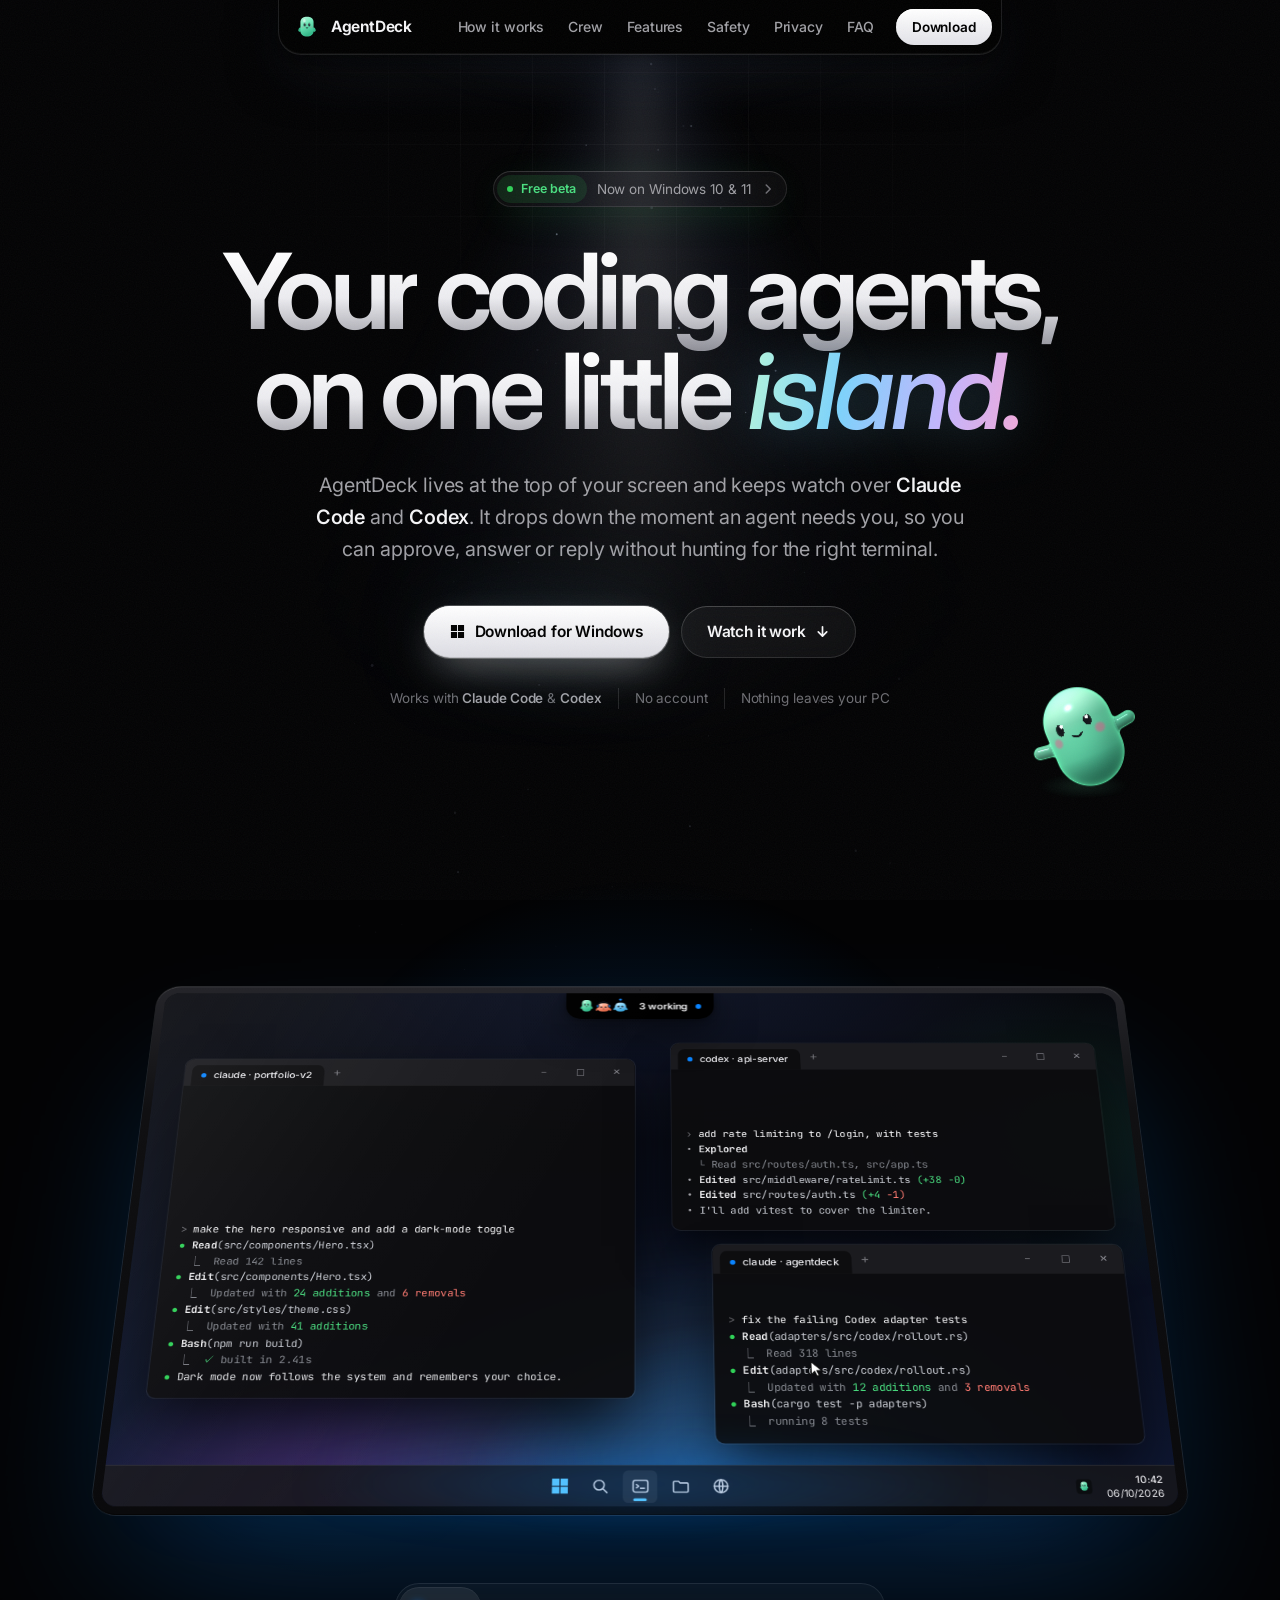
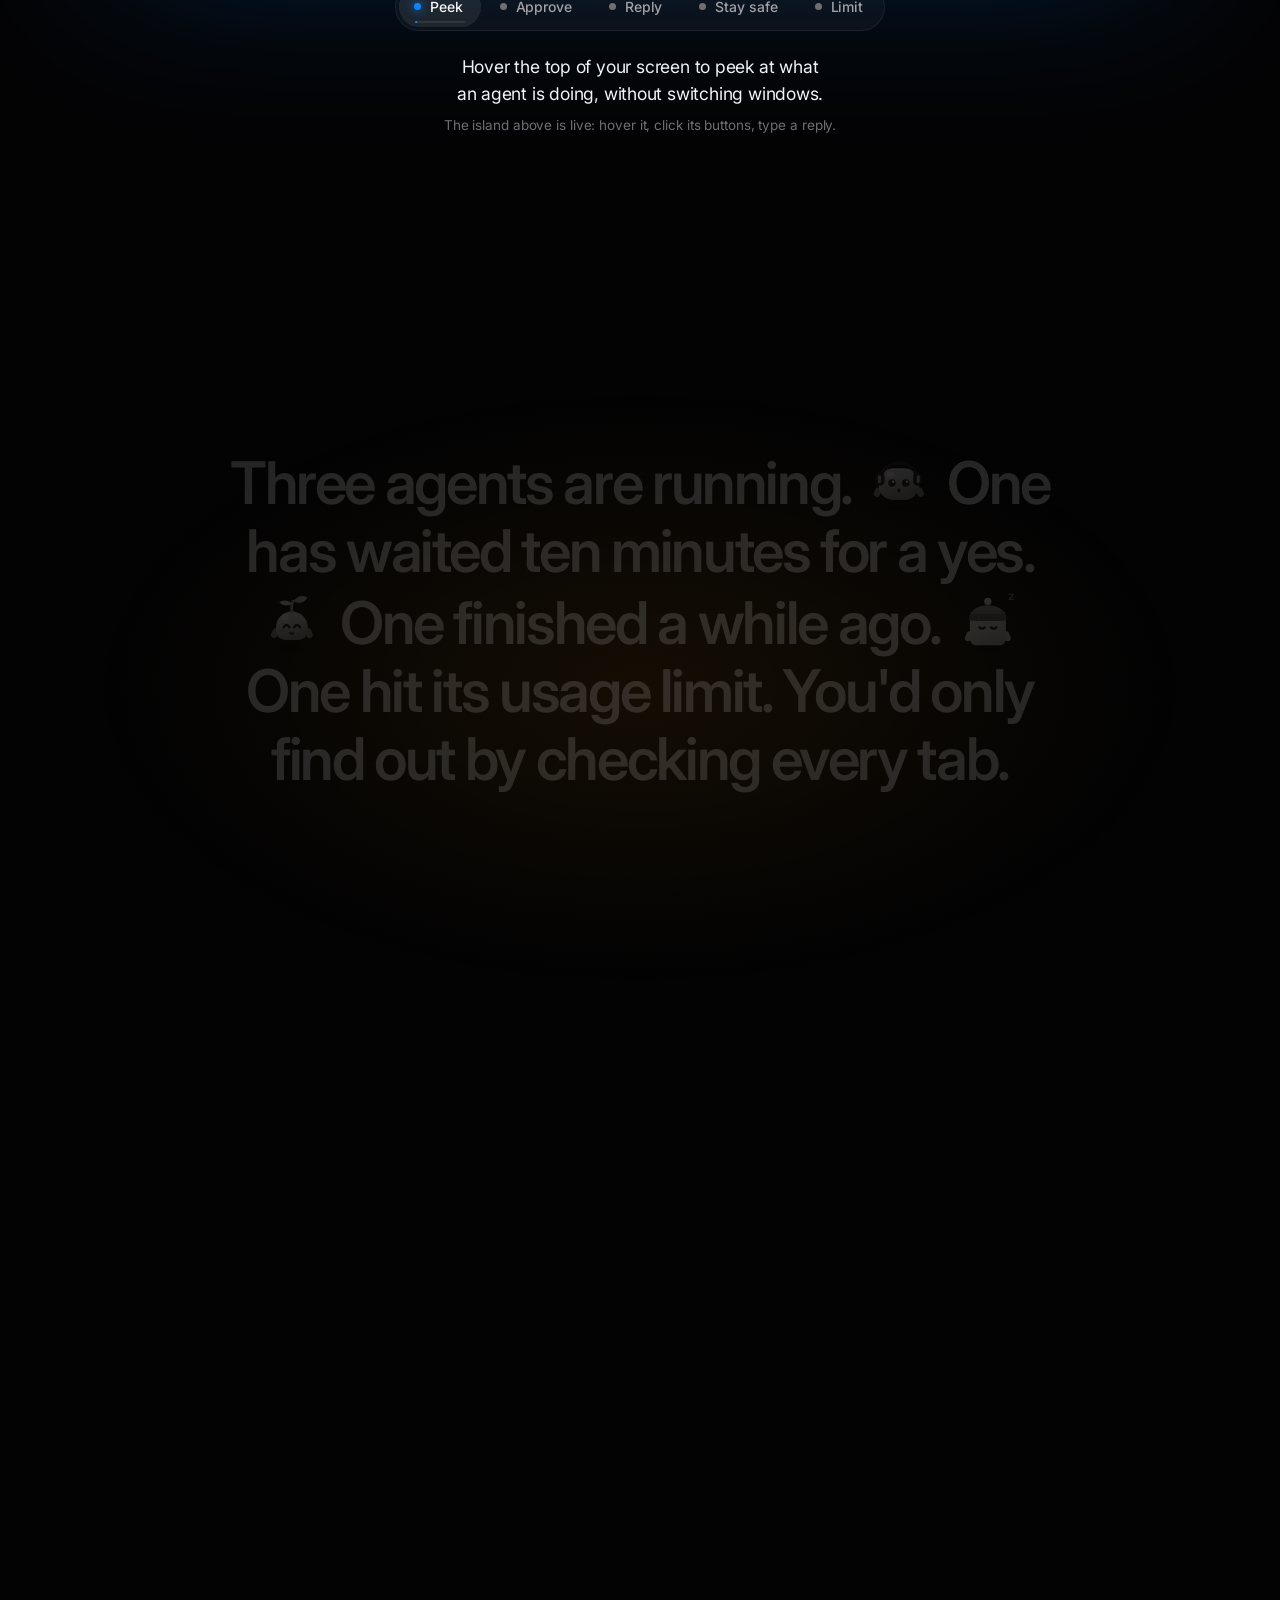
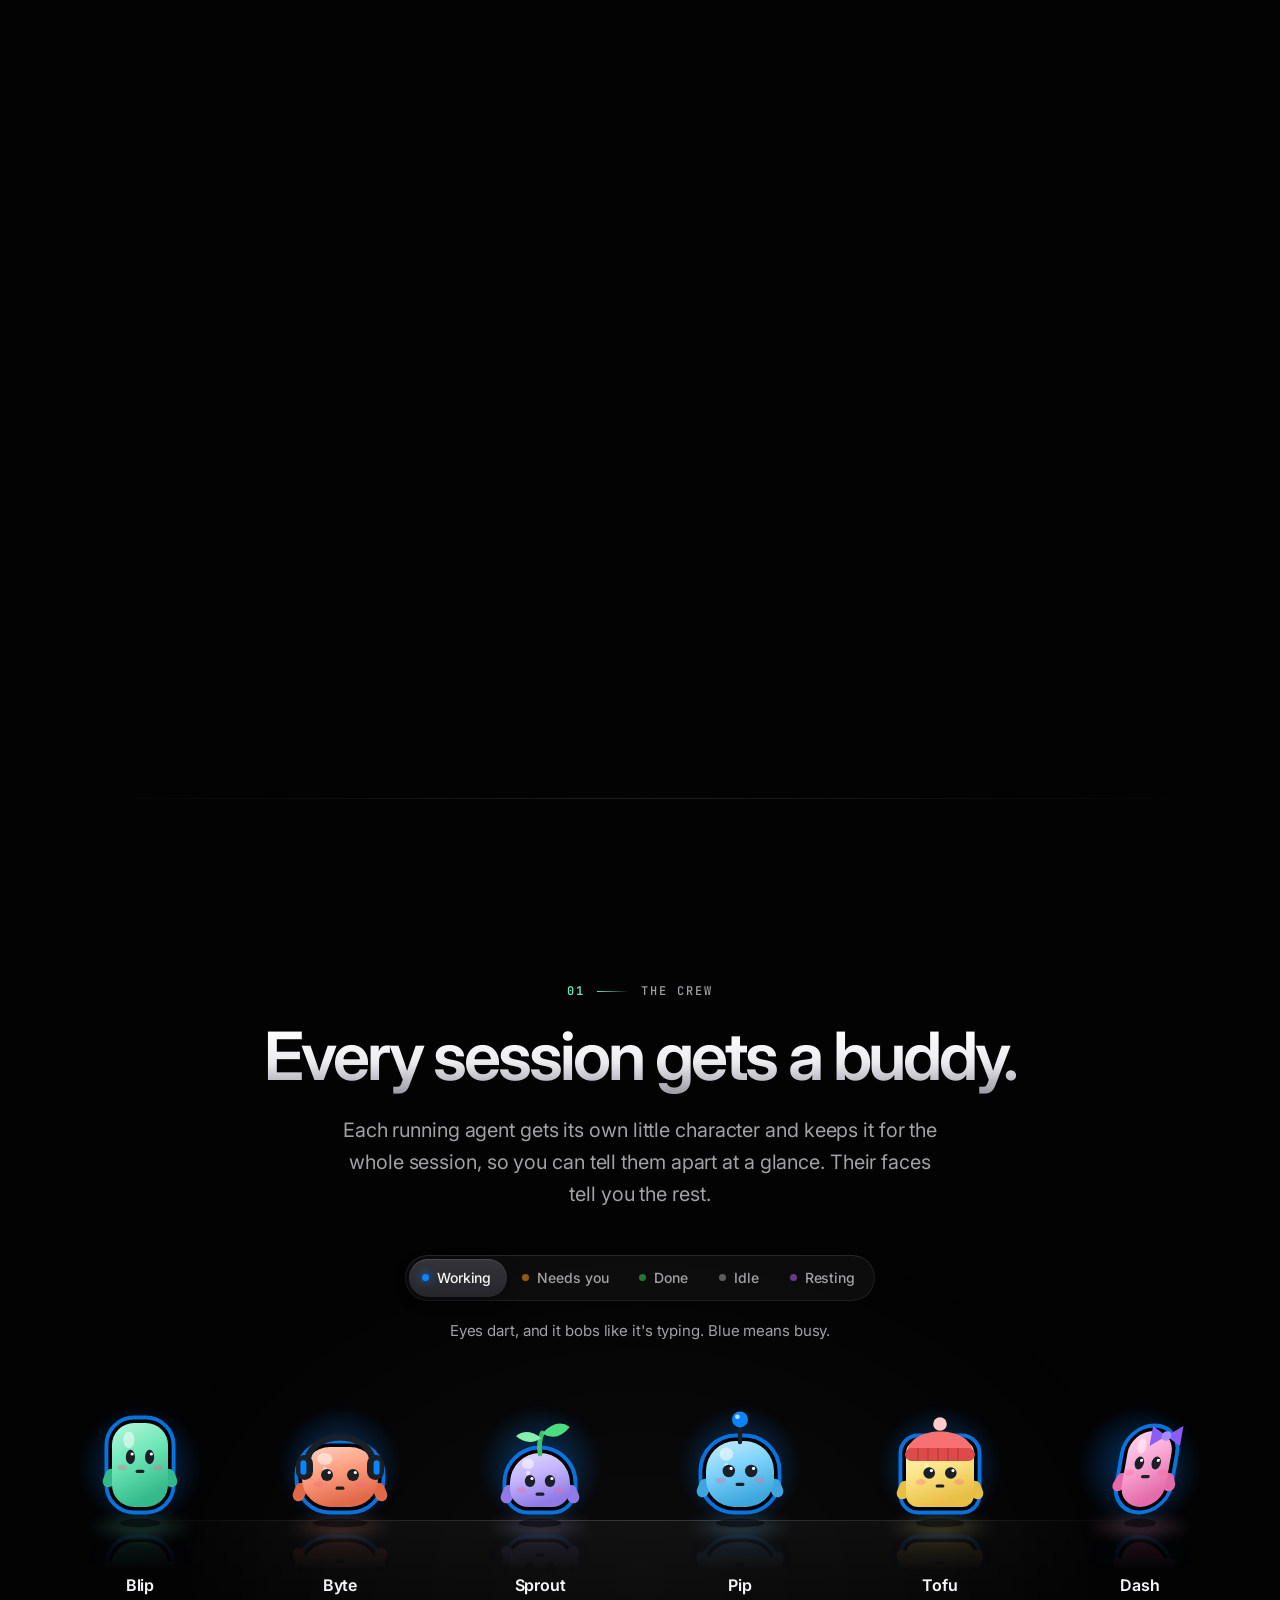
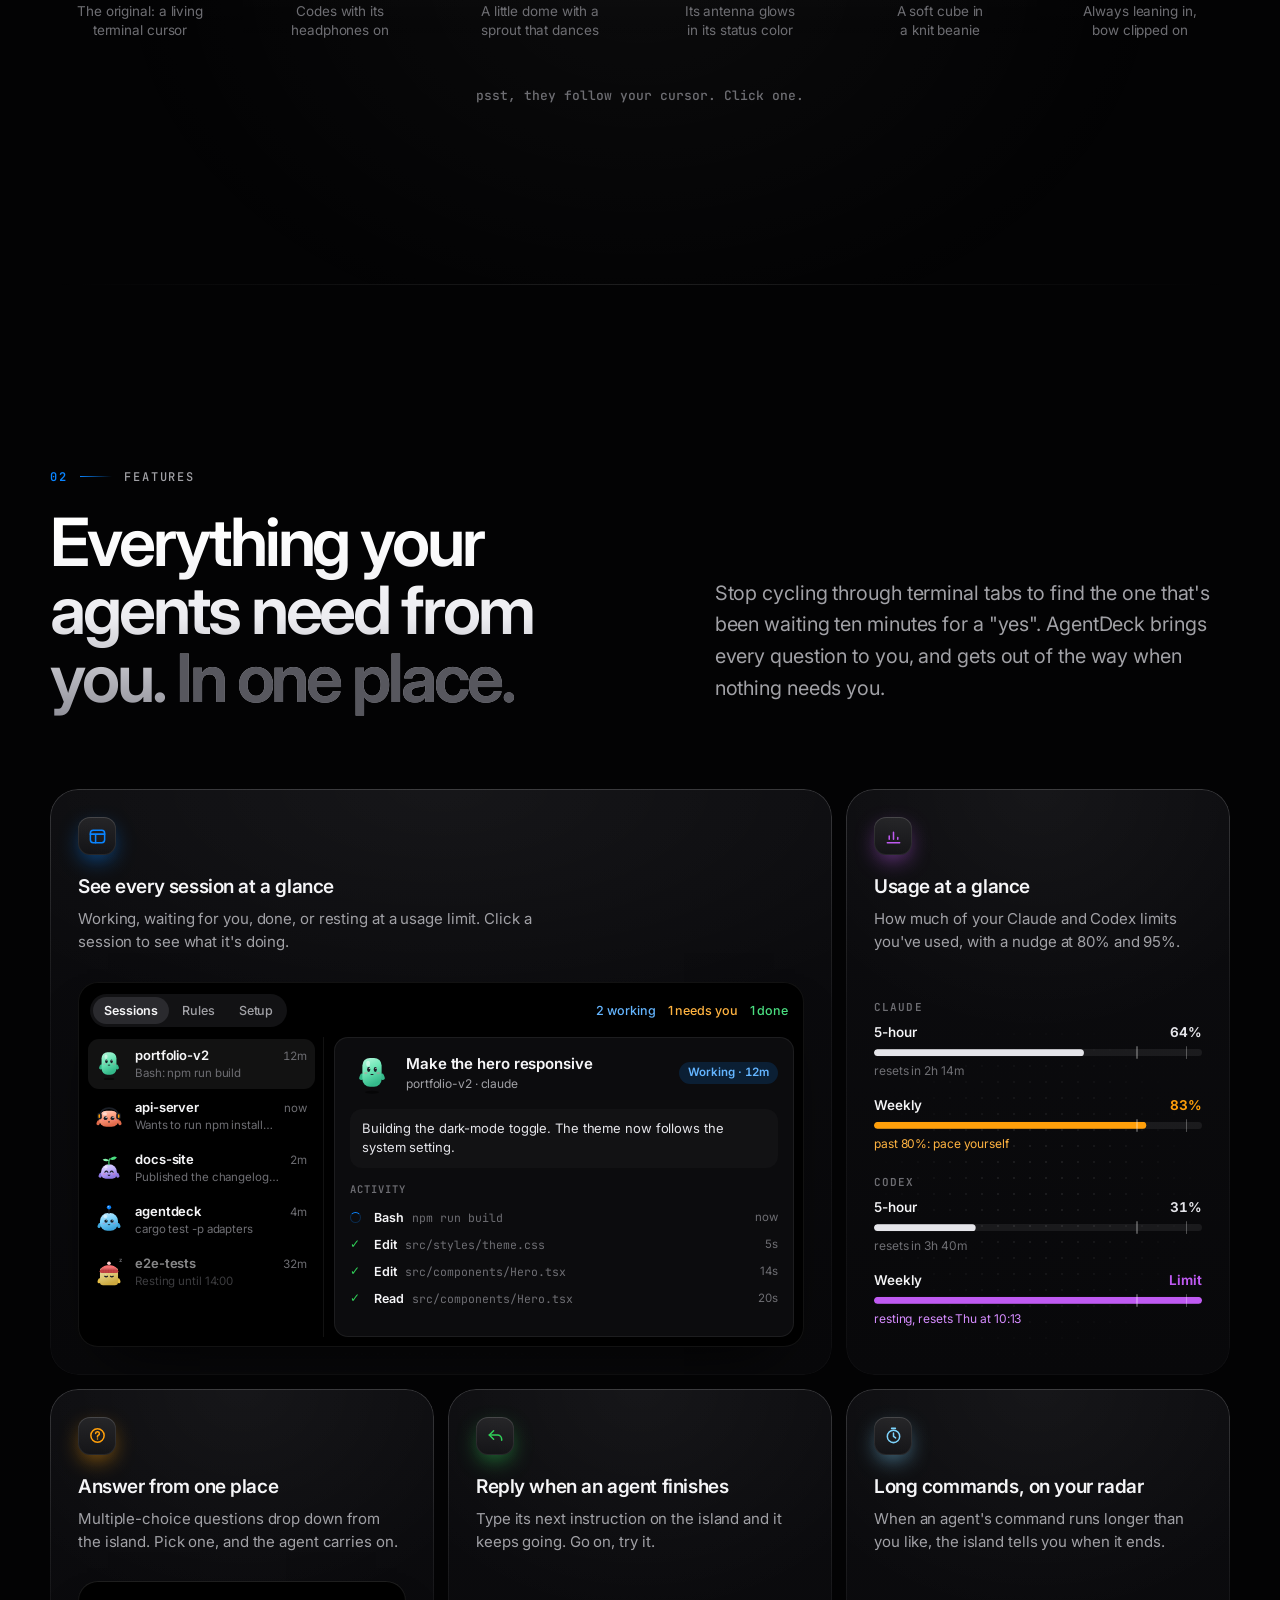
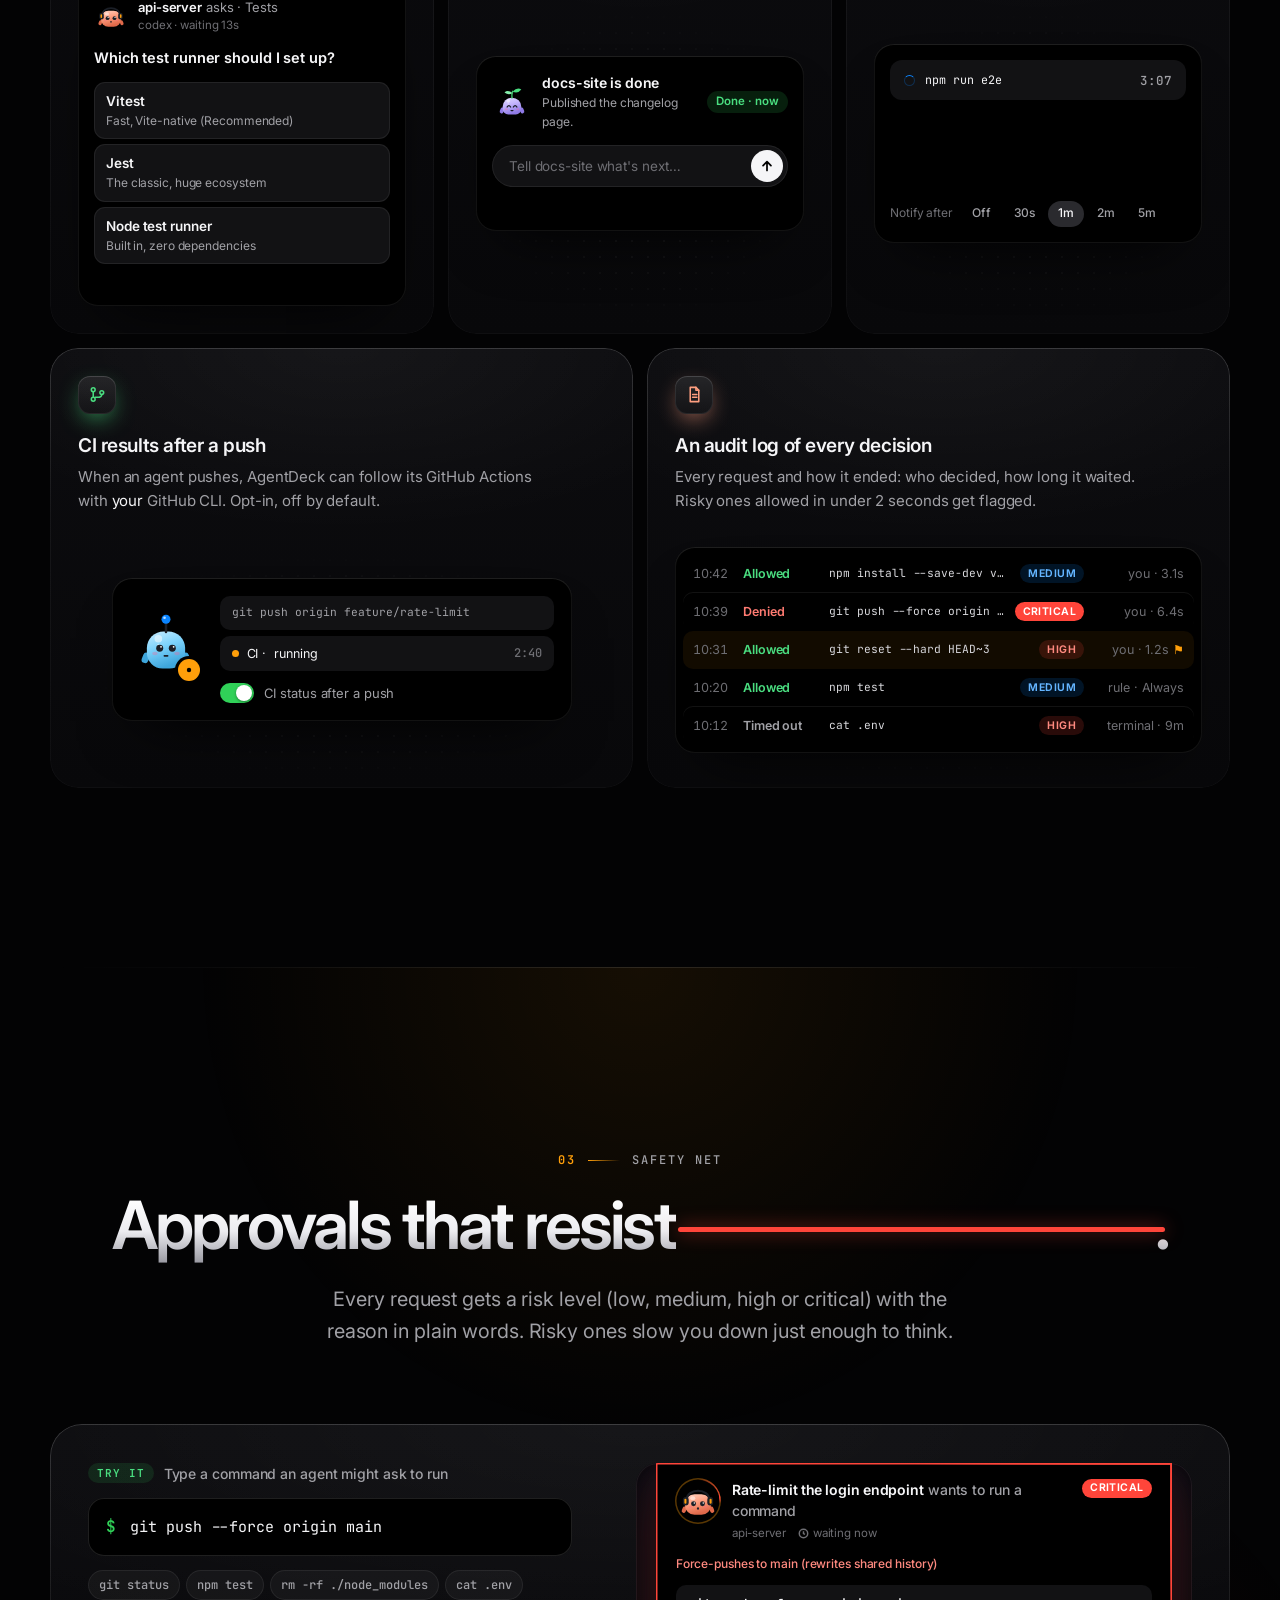
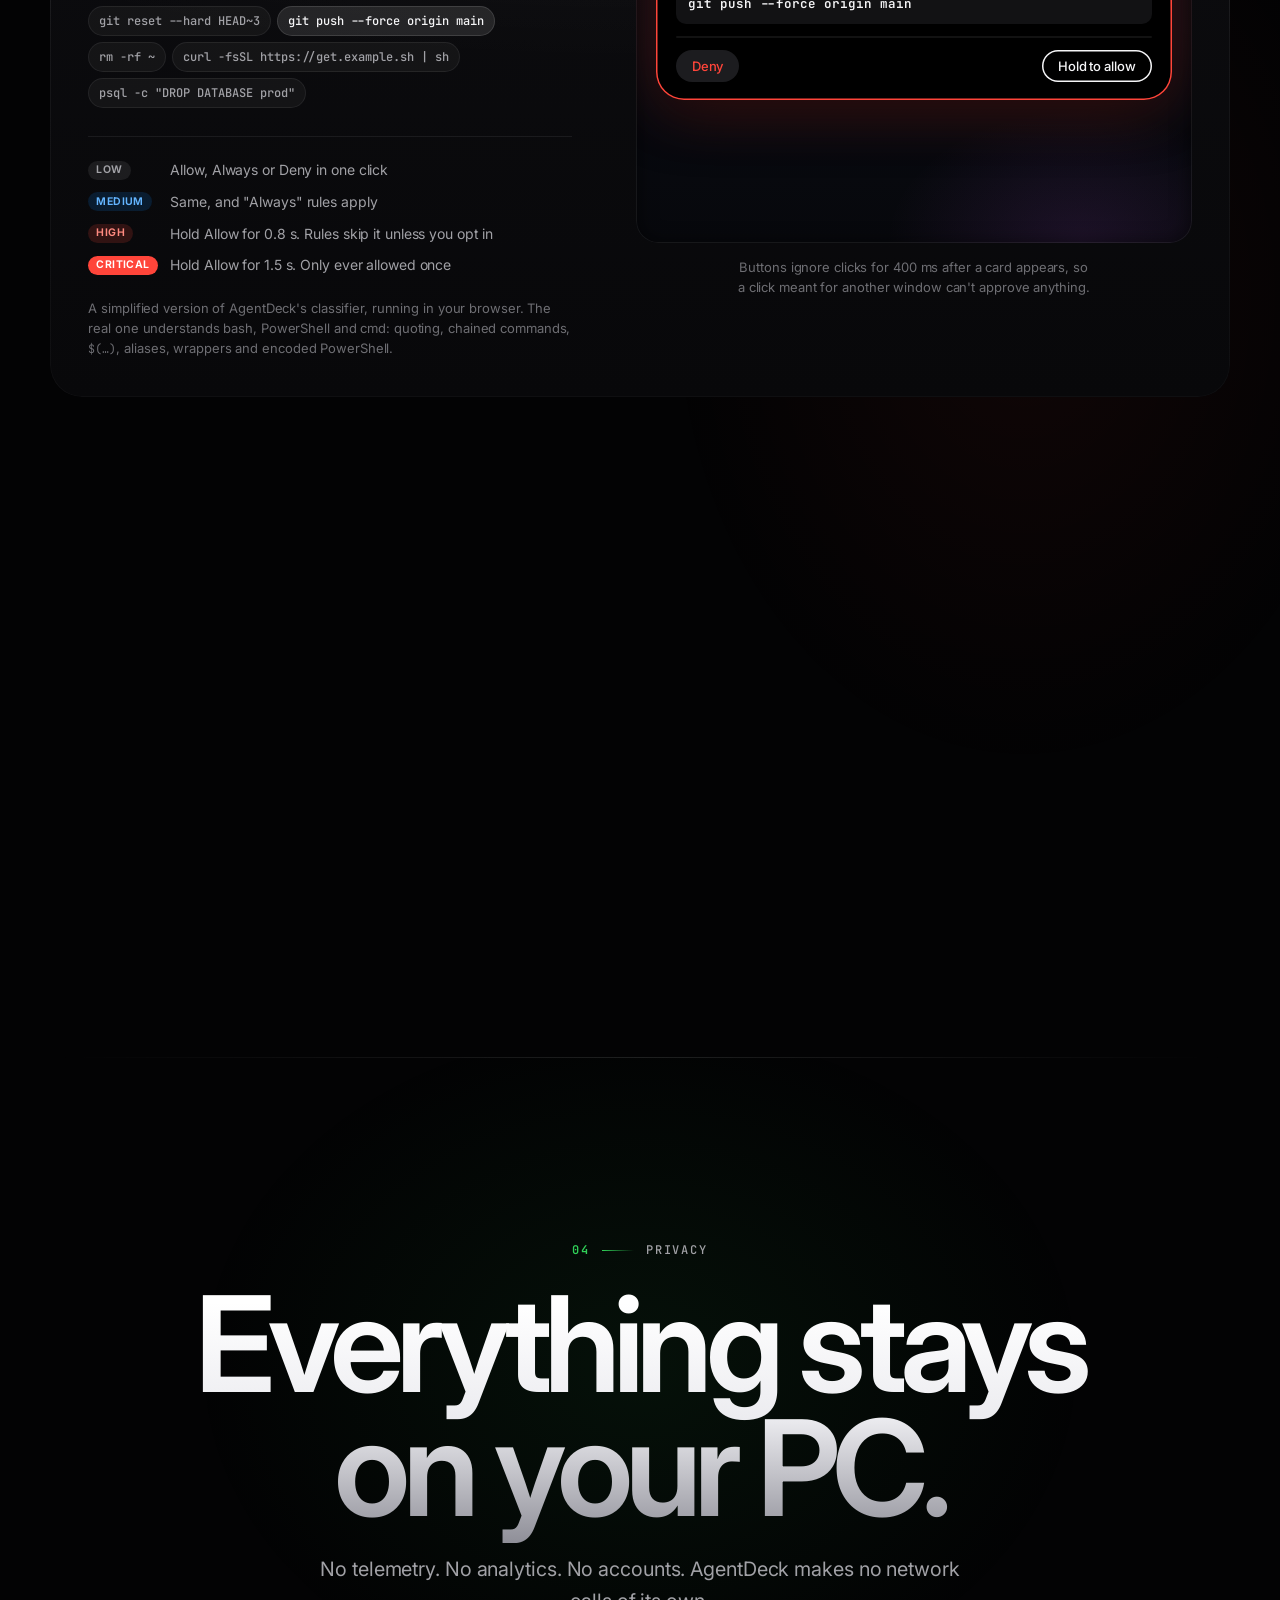
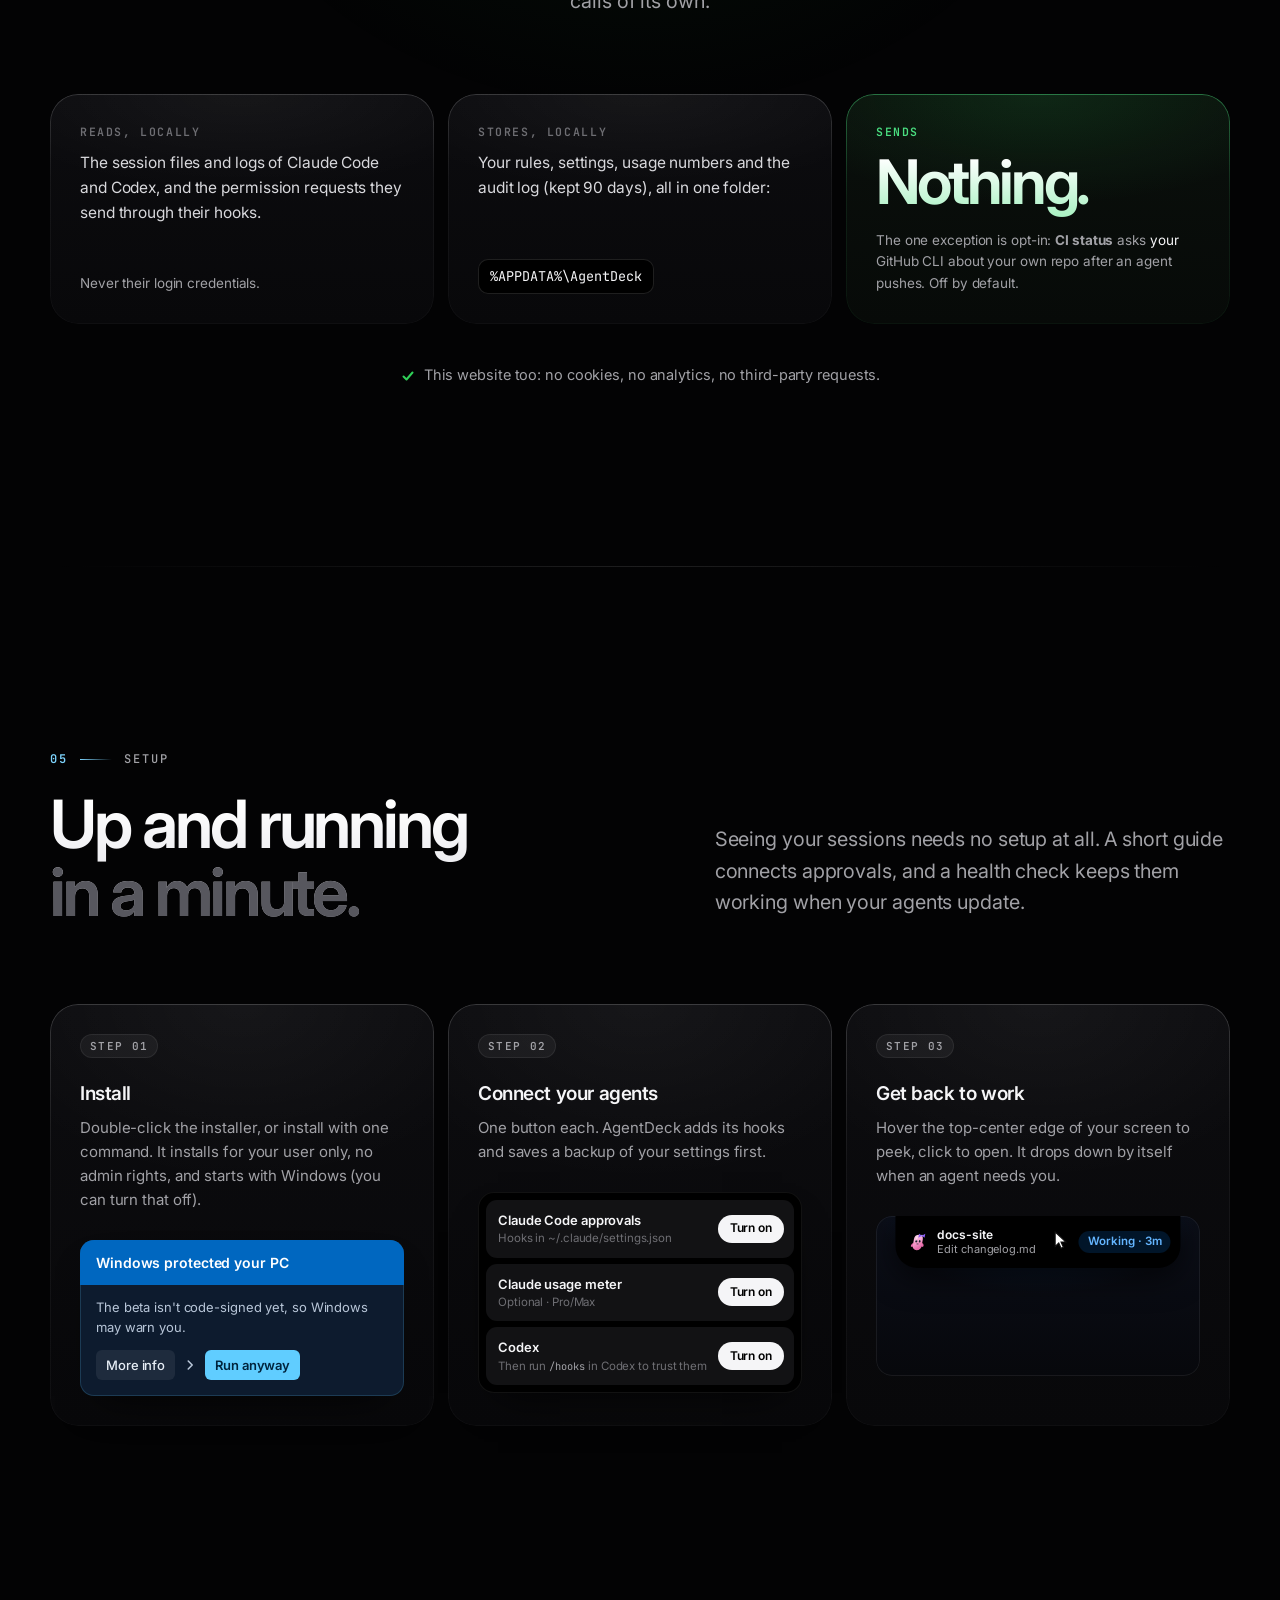
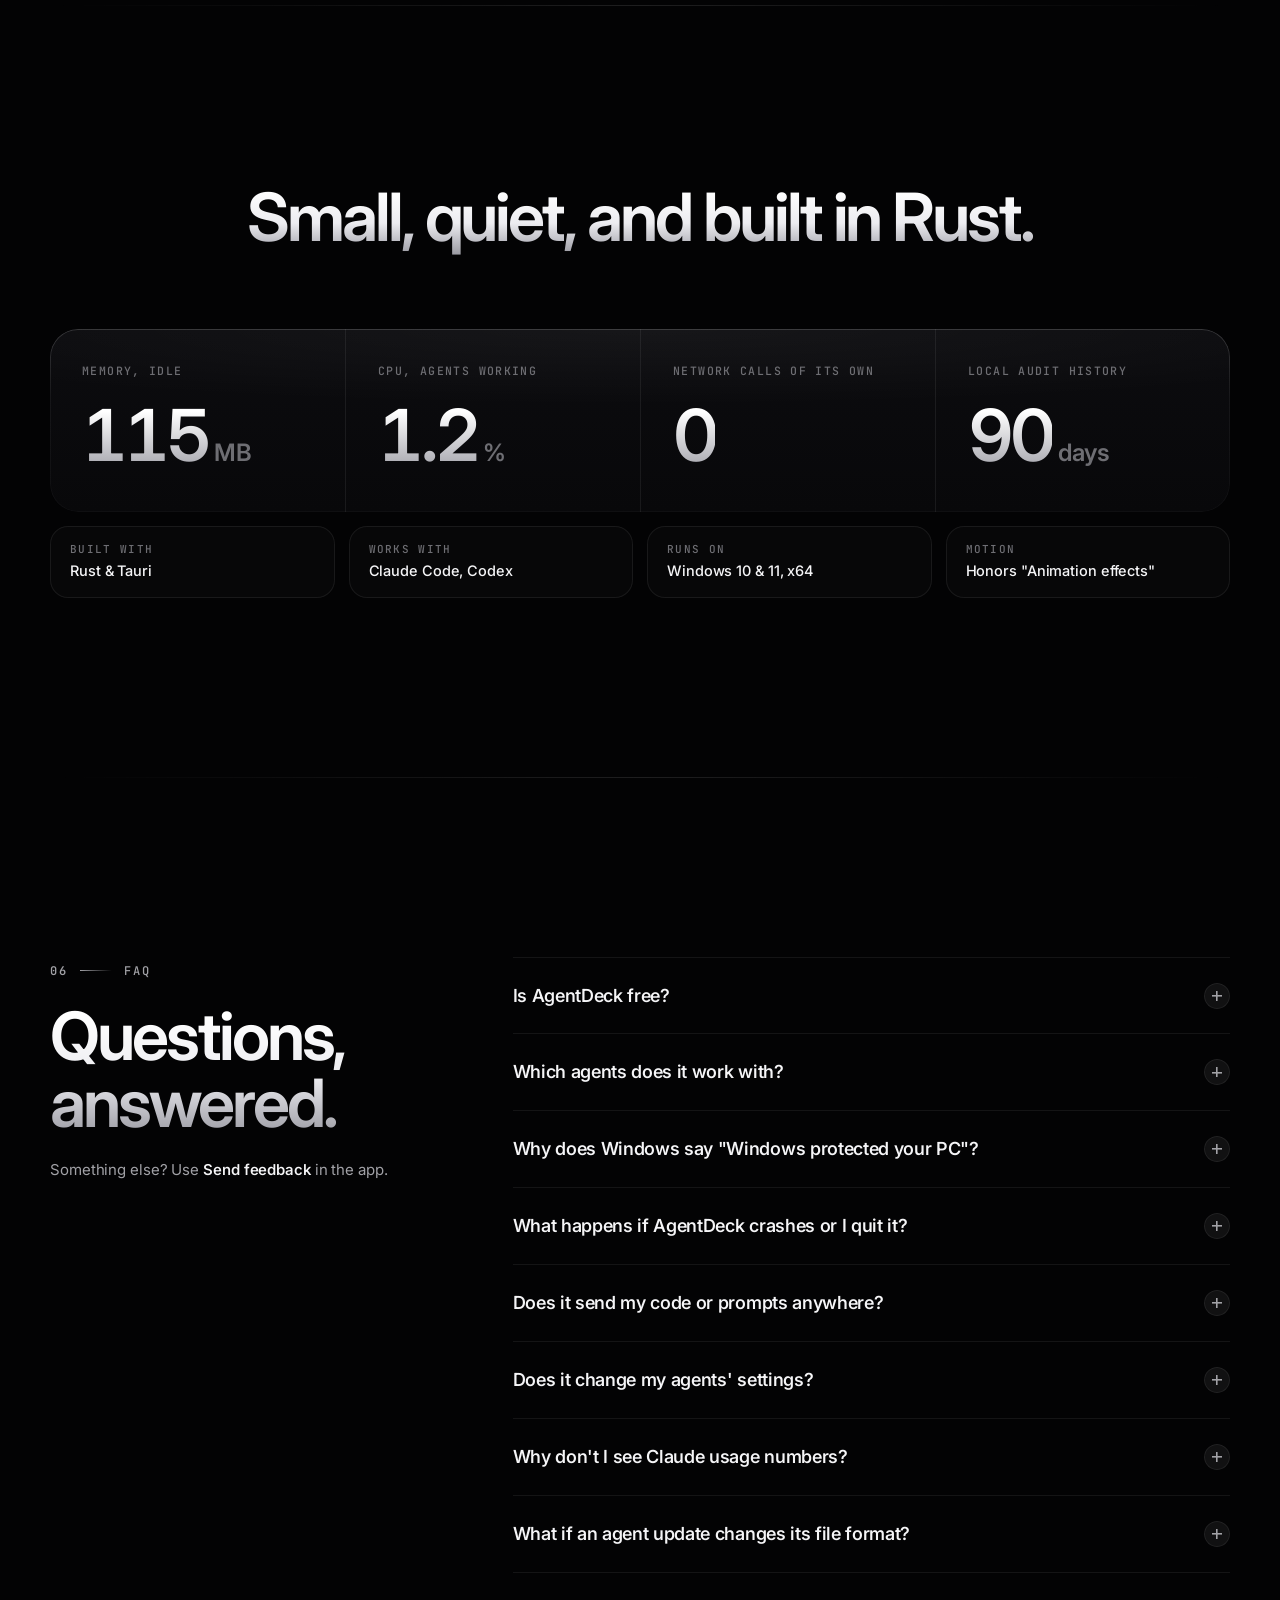
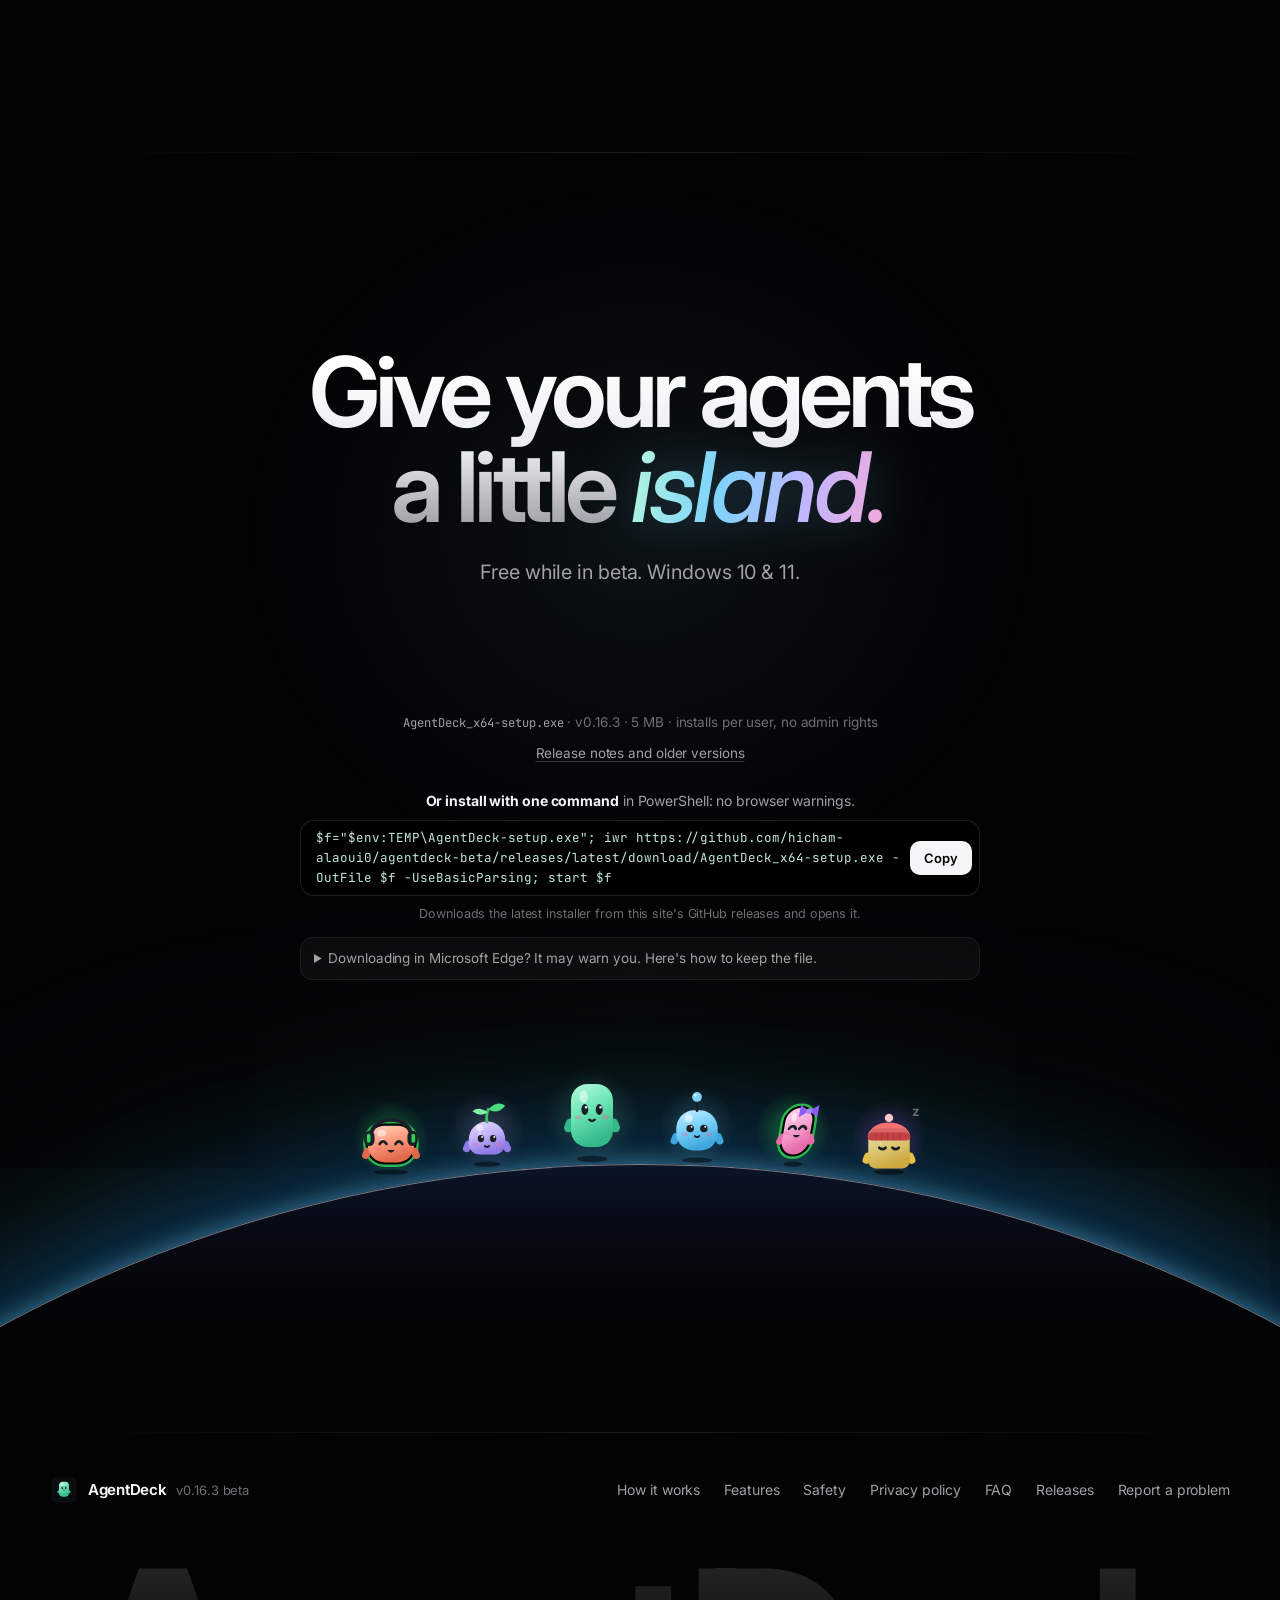
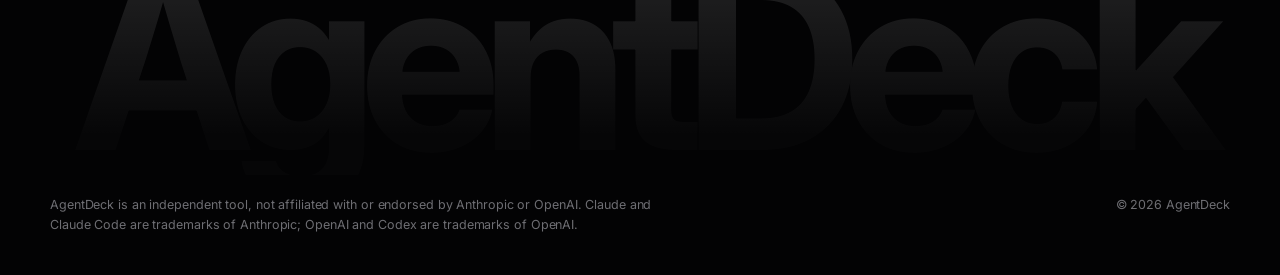
==== docs/index.html @ 007d46a5 "Website: Blip: reacts to the demos, covers its eyes on hold, friends visit, sits on your selection, " ====
<!doctype html>
<html lang="en">
  <head>
    <meta charset="utf-8" />
    <meta name="viewport" content="width=device-width, initial-scale=1" />
    <title>AgentDeck: a little island for your AI coding agents</title>
    <meta
      name="description"
      content="AgentDeck is a little island at the top of your Windows screen that keeps an eye on Claude Code and Codex. Approve, answer and reply from one place. Free while in beta."
    />
    <meta name="theme-color" content="#030304" />
    <meta property="og:title" content="AgentDeck: a little island for your AI coding agents" />
    <meta
      property="og:description"
      content="See every Claude Code and Codex session at a glance, answer permission requests from one place, and know when it matters. Windows 10 & 11."
    />
    <meta property="og:type" content="website" />
    <meta property="og:url" content="https://hicham-alaoui0.github.io/agentdeck-beta/" />
    <link rel="canonical" href="https://hicham-alaoui0.github.io/agentdeck-beta/" />
    <link rel="icon" href="assets/favicon.svg" type="image/svg+xml" />
    <link rel="preload" href="assets/fonts/inter-opsz-latin.woff2" as="font" type="font/woff2" crossorigin />
    <link rel="stylesheet" href="styles.css?v=202610071843" />
    <script>
      document.documentElement.classList.add("js");
    </script>
  </head>
  <body>
    <a class="skip" href="#main">Skip to content</a>

    <!-- ============ The nav is an island, like the app ============ -->
    <header class="nav" id="nav">
      <div class="nav-isl" id="navIsl">
        <div class="nav-row">
          <a class="nav-brand" href="#top" aria-label="AgentDeck, back to top">
            <span class="nav-face" data-mascot="blip" data-mood="idle" data-size="30" data-aura="0" data-greet="0"></span>
            <span class="collapse c-brand"><span>AgentDeck</span></span>
          </a>
          <span class="collapse c-status" aria-hidden="true">
            <span class="nav-status"><span class="nav-label" id="navLabel">AgentDeck</span><i class="pip" id="navPip"></i></span>
          </span>
          <nav class="collapse c-links" aria-label="Main">
            <span class="nav-links">
              <a href="#how">How it works</a>
              <a href="#crew">Crew</a>
              <a href="#features">Features</a>
              <a href="#safety">Safety</a>
              <a href="#privacy">Privacy</a>
              <a href="#faq">FAQ</a>
            </span>
          </nav>
          <span class="collapse c-cta">
            <span><a class="nav-cta" href="#get" data-download>Download</a></span>
          </span>
          <button class="nav-menu" id="navMenu" aria-expanded="false" aria-controls="navPanel" aria-label="Open menu">
            <svg viewBox="0 0 20 20" aria-hidden="true"><path d="M4 7h12M4 13h12" /></svg>
          </button>
        </div>
        <div class="nav-panel" id="navPanel">
          <div>
            <a href="#how">How it works</a>
            <a href="#crew">Meet the crew</a>
            <a href="#features">Features</a>
            <a href="#safety">Safety</a>
            <a href="#privacy">Privacy</a>
            <a href="#faq">FAQ</a>
            <a class="nav-cta wide" href="#get" data-download>Download for Windows</a>
          </div>
        </div>
        <span class="nav-progress" aria-hidden="true"></span>
      </div>
    </header>

    <main id="main">
      <!-- ============ Hero ============ -->
      <section class="hero" id="top">
        <div class="hero-bg" aria-hidden="true">
          <div class="hero-light"></div>
          <canvas class="dust" id="dust"></canvas>
          <div class="hero-grid"></div>
          <div class="hero-tint"></div>
        </div>

        <div class="wrap hero-copy">
          <a class="badge reveal" href="#how">
            <span class="badge-live"><i></i>Free beta</span>
            <span class="badge-txt">Now on Windows 10 &amp; 11</span>
            <svg viewBox="0 0 16 16" aria-hidden="true"><path d="M6 3.5 10.5 8 6 12.5" /></svg>
          </a>
          <h1 class="hero-title" id="heroTitle">
            <span class="metal">Your coding agents,</span><br />
            <span class="metal">on one little</span> <span class="lux-glow"><em class="lux">island.</em></span>
          </h1>
          <p class="lead reveal" style="--d: 420ms">
            AgentDeck lives at the top of your screen and keeps watch over <strong>Claude Code</strong> and
            <strong>Codex</strong>. It drops down the moment an agent needs you, so you can approve, answer or reply
            without hunting for the right terminal.
          </p>
          <div class="hero-ctas reveal" style="--d: 520ms">
            <a class="btn-primary" href="#get" data-download>
              <svg class="win-glyph" viewBox="0 0 16 16" aria-hidden="true"><path d="M1 1h6.5v6.5H1zM8.5 1H15v6.5H8.5zM1 8.5h6.5V15H1zM8.5 8.5H15V15H8.5z" /></svg>
              <span>Download for Windows</span>
            </a>
            <a class="btn-glass" href="#how">
              Watch it work
              <svg viewBox="0 0 16 16" aria-hidden="true"><path d="M8 3v10M3.5 8.5 8 13l4.5-4.5" /></svg>
            </a>
          </div>
          <ul class="trust reveal" style="--d: 620ms">
            <li>Works with <b>Claude Code</b> &amp; <b>Codex</b></li>
            <li>No account</li>
            <li>Nothing leaves your PC</li>
          </ul>
        </div>

        <!-- The live demo: a desktop with three agents and the island on top -->
        <div class="wrap wide demo" id="how">
          <div class="tilt" id="tilt">
            <div class="monitor">
              <span class="cam" aria-hidden="true"></span>
              <div class="stage-wrap" id="stage" role="region" aria-label="Interactive demo of the AgentDeck island">
                <div class="wall" aria-hidden="true"></div>
                <div class="stage" aria-hidden="true">
                  <div class="win" id="term-a" style="left: 34px; top: 92px; width: 520px; height: 426px">
                    <div class="win-bar">
                      <span class="win-tab"><i class="pip working"></i>claude · portfolio-v2</span>
                      <span class="win-plus">+</span>
                      <span class="win-ctrls"><i>&#8211;</i><i>&#9633;</i><i>&#10005;</i></span>
                    </div>
                    <div class="win-body"></div>
                  </div>
                  <div class="win" id="term-b" style="left: 596px; top: 70px; width: 492px; height: 246px">
                    <div class="win-bar">
                      <span class="win-tab"><i class="pip working"></i>codex · api-server</span>
                      <span class="win-plus">+</span>
                      <span class="win-ctrls"><i>&#8211;</i><i>&#9633;</i><i>&#10005;</i></span>
                    </div>
                    <div class="win-body"></div>
                  </div>
                  <div class="win" id="term-c" style="left: 640px; top: 334px; width: 452px; height: 236px">
                    <div class="win-bar">
                      <span class="win-tab"><i class="pip working"></i>claude · agentdeck</span>
                      <span class="win-plus">+</span>
                      <span class="win-ctrls"><i>&#8211;</i><i>&#9633;</i><i>&#10005;</i></span>
                    </div>
                    <div class="win-body"></div>
                  </div>
                  <div class="taskbar">
                    <span class="tb-apps">
                      <i class="tb-start"><svg viewBox="0 0 16 16"><path d="M1 1h6.5v6.5H1zM8.5 1H15v6.5H8.5zM1 8.5h6.5V15H1zM8.5 8.5H15V15H8.5z" /></svg></i>
                      <i class="tb-search"><svg viewBox="0 0 16 16"><circle cx="7" cy="7" r="4.5" /><path d="m10.5 10.5 3.5 3.5" /></svg></i>
                      <i class="tb-term on"><svg viewBox="0 0 16 16"><rect x="1.5" y="2.5" width="13" height="11" rx="2" /><path d="m4.5 6.5 2 1.5-2 1.5M8 10h3.5" /></svg></i>
                      <i class="tb-folder"><svg viewBox="0 0 16 16"><path d="M1.5 4.5a1 1 0 0 1 1-1h3.6l1.4 1.5h6a1 1 0 0 1 1 1v6.5a1 1 0 0 1-1 1h-11a1 1 0 0 1-1-1z" /></svg></i>
                      <i class="tb-web"><svg viewBox="0 0 16 16"><circle cx="8" cy="8" r="6" /><path d="M2 8h12M8 2c2 2 2 10 0 12M8 2c-2 2-2 10 0 12" /></svg></i>
                    </span>
                    <span class="tb-tray">
                      <img src="assets/favicon.svg" alt="" />
                      <span class="tb-clock"><b>10:42</b><small>06/10/2026</small></span>
                    </span>
                  </div>
                </div>
                <div class="isl-layer">
                  <div class="isl" id="isl" data-mode="compact"><span class="beam"></span></div>
                </div>
                <div class="fcursor" aria-hidden="true">
                  <svg viewBox="0 0 24 24"><path d="M5 2.5v17.2l4.3-4.1 2.8 6.4 2.7-1.2-2.8-6.3h6z" /></svg>
                </div>
                <div class="glare" aria-hidden="true"></div>
              </div>
            </div>
          </div>
          <div class="floor-glow" aria-hidden="true"></div>
          <div class="chapters" role="tablist" aria-label="Demo chapters">
            <button class="chapter" role="tab" data-ch="0" style="--cc: var(--working)"><i></i>Peek<span class="fill"></span></button>
            <button class="chapter" role="tab" data-ch="1" style="--cc: var(--waiting)"><i></i>Approve<span class="fill"></span></button>
            <button class="chapter" role="tab" data-ch="2" style="--cc: var(--done)"><i></i>Reply<span class="fill"></span></button>
            <button class="chapter" role="tab" data-ch="3" style="--cc: var(--failed)"><i></i>Stay safe<span class="fill"></span></button>
            <button class="chapter" role="tab" data-ch="4" style="--cc: var(--limited)"><i></i>Limit<span class="fill"></span></button>
          </div>
          <p class="chapter-caption" id="chapterCaption" aria-live="polite">
            Hover the top of your screen to peek at what an agent is doing, without switching windows.
          </p>
          <p class="chapter-hint">The island above is live: hover it, click its buttons, type a reply.</p>
        </div>
      </section>

      <!-- ============ The story ============ -->
      <section class="story" id="story" aria-label="Why AgentDeck">
        <div class="story-pin">
          <div class="wrap">
            <p class="story-text" id="storyText">
              Three agents are running.
              <span class="inl" data-mascot="byte" data-mood="waiting" data-size="44" data-aura="0" data-greet="0"></span>
              One has waited ten minutes for a yes.
              <span class="inl" data-mascot="sprout" data-mood="happy" data-size="44" data-aura="0" data-greet="0"></span>
              One finished a while ago.
              <span class="inl" data-mascot="tofu" data-mood="sleeping" data-size="44" data-aura="0" data-greet="0"></span>
              One hit its usage limit. You'd only find out by checking every tab.
            </p>
            <p class="story-end" id="storyEnd">Or the island tells you, the moment it matters.</p>
          </div>
        </div>
      </section>

      <!-- ============ The crew ============ -->
      <section class="sec crew-sec" id="crew">
        <div class="wrap center">
          <p class="kicker reveal" style="--kc: #6ee7b7"><b>01</b><i></i>The crew</p>
          <h2 class="reveal metal" style="--d: 60ms">Every session gets a buddy.</h2>
          <p class="lead reveal" style="--d: 120ms">
            Each running agent gets its own little character and keeps it for the whole session, so you can tell
            them apart at a glance. Their faces tell you the rest.
          </p>

          <div class="moods reveal" style="--d: 180ms" role="radiogroup" aria-label="Show the crew's mood">
            <span class="moods-thumb" aria-hidden="true"></span>
            <button role="radio" aria-checked="true" data-mood="working" style="--mc: var(--working)">Working</button>
            <button role="radio" aria-checked="false" data-mood="waiting" style="--mc: var(--waiting)">Needs you</button>
            <button role="radio" aria-checked="false" data-mood="happy" style="--mc: var(--done)">Done</button>
            <button role="radio" aria-checked="false" data-mood="idle" style="--mc: #a1a1a6">Idle</button>
            <button role="radio" aria-checked="false" data-mood="sleeping" style="--mc: var(--limited)">Resting</button>
          </div>
          <p class="mood-desc" id="moodDesc" aria-live="polite">Eyes dart, and it bobs like it's typing. Blue means busy.</p>

          <div class="crew-stage">
            <ul class="shelf">
              <li class="reveal" style="--d: 0ms; --tint: #6ee7b7">
                <span class="face" data-mascot="blip" data-mood="working" data-size="124"></span>
                <b>Blip</b><small>The original: a living terminal cursor</small>
              </li>
              <li class="reveal" style="--d: 50ms; --tint: #ff9f80">
                <span class="face" data-mascot="byte" data-mood="working" data-size="124"></span>
                <b>Byte</b><small>Codes with its headphones on</small>
              </li>
              <li class="reveal" style="--d: 100ms; --tint: #c4b5fd">
                <span class="face" data-mascot="sprout" data-mood="working" data-size="124"></span>
                <b>Sprout</b><small>A little dome with a sprout that dances</small>
              </li>
              <li class="reveal" style="--d: 150ms; --tint: #7dd3fc">
                <span class="face" data-mascot="pip" data-mood="working" data-size="124"></span>
                <b>Pip</b><small>Its antenna glows in its status color</small>
              </li>
              <li class="reveal" style="--d: 200ms; --tint: #fde68a">
                <span class="face" data-mascot="tofu" data-mood="working" data-size="124"></span>
                <b>Tofu</b><small>A soft cube in a knit beanie</small>
              </li>
              <li class="reveal" style="--d: 250ms; --tint: #f9a8d4">
                <span class="face" data-mascot="dash" data-mood="working" data-size="124"></span>
                <b>Dash</b><small>Always leaning in, bow clipped on</small>
              </li>
            </ul>
          </div>
          <p class="psst reveal">psst, they follow your cursor. Click one.</p>
        </div>
      </section>

      <!-- ============ Features ============ -->
      <section class="sec" id="features">
        <div class="wrap">
          <div class="sec-head split">
            <div>
              <p class="kicker reveal" style="--kc: var(--working)"><b>02</b><i></i>Features</p>
              <h2 class="reveal metal" style="--d: 60ms">Everything your agents need from you. <span class="dim">In one place.</span></h2>
            </div>
            <p class="lead reveal" style="--d: 120ms">
              Stop cycling through terminal tabs to find the one that's been waiting ten minutes for a "yes".
              AgentDeck brings every question to you, and gets out of the way when nothing needs you.
            </p>
          </div>

          <div class="bento">
            <!-- Sessions -->
            <article class="cell glass spot c-sessions reveal">
              <div class="cell-copy">
                <span class="cell-ic" style="--ic: var(--working)"><svg viewBox="0 0 20 20" aria-hidden="true"><rect x="2.5" y="3.5" width="15" height="13" rx="3" /><path d="M2.5 7.5h15M8 7.5v9" /></svg></span>
                <h3>See every session at a glance</h3>
                <p>Working, waiting for you, done, or resting at a usage limit. Click a session to see what it's doing.</p>
              </div>
              <div class="viz">
                <div class="mini-app" id="miniApp">
                  <div class="mini-top">
                    <span class="seg"><b>Sessions</b><span>Rules</span><span>Setup</span></span>
                    <span class="sp"></span>
                    <span class="t-working">2 working</span><span class="t-waiting">1 needs you</span><span class="t-done">1 done</span>
                  </div>
                  <div class="mini-body">
                    <ul class="mini-list" role="listbox" aria-label="Sessions">
                      <li role="option" aria-selected="true" tabindex="0" data-s="0">
                        <span class="face" data-mascot="blip" data-mood="working" data-size="34" data-aura="0"></span>
                        <span class="ml-t"><b>portfolio-v2</b><small>Bash: npm run build</small></span><time>12m</time>
                      </li>
                      <li role="option" aria-selected="false" tabindex="-1" data-s="1">
                        <span class="face" data-mascot="byte" data-mood="waiting" data-size="34" data-aura="0"></span>
                        <span class="ml-t"><b>api-server</b><small>Wants to run npm install…</small></span><time>now</time>
                      </li>
                      <li role="option" aria-selected="false" tabindex="-1" data-s="2">
                        <span class="face" data-mascot="sprout" data-mood="happy" data-size="34" data-aura="0"></span>
                        <span class="ml-t"><b>docs-site</b><small>Published the changelog page</small></span><time>2m</time>
                      </li>
                      <li role="option" aria-selected="false" tabindex="-1" data-s="3">
                        <span class="face" data-mascot="pip" data-mood="working" data-size="34" data-aura="0"></span>
                        <span class="ml-t"><b>agentdeck</b><small>cargo test -p adapters</small></span><time>4m</time>
                      </li>
                      <li role="option" aria-selected="false" tabindex="-1" data-s="4" class="dimmed">
                        <span class="face" data-mascot="tofu" data-mood="sleeping" data-size="34" data-aura="0"></span>
                        <span class="ml-t"><b>e2e-tests</b><small>Resting until 14:00</small></span><time>32m</time>
                      </li>
                    </ul>
                    <div class="mini-detail" id="miniDetail" aria-live="polite"></div>
                  </div>
                </div>
              </div>
            </article>

            <!-- Usage -->
            <article class="cell glass spot c-usage reveal" style="--d: 60ms">
              <div class="cell-copy">
                <span class="cell-ic" style="--ic: var(--limited)"><svg viewBox="0 0 20 20" aria-hidden="true"><path d="M3.5 16.5h13M5.5 13V9.5M10 13V5.5M14.5 13v-2" /></svg></span>
                <h3>Usage at a glance</h3>
                <p>How much of your Claude and Codex limits you've used, with a nudge at 80% and 95%.</p>
              </div>
              <div class="viz">
                <div class="usage">
                  <div class="u-agent">Claude</div>
                  <div class="u-row" style="--v: 0.64">
                    <span class="u-name">5-hour</span><span class="u-val">64%</span>
                    <span class="bar"><i></i><s style="left: 80%"></s><s style="left: 95%"></s></span>
                    <small>resets in 2h 14m</small>
                  </div>
                  <div class="u-row warn" style="--v: 0.83">
                    <span class="u-name">Weekly</span><span class="u-val">83%</span>
                    <span class="bar"><i></i><s style="left: 80%"></s><s style="left: 95%"></s></span>
                    <small>past 80%: pace yourself</small>
                  </div>
                  <div class="u-agent">Codex</div>
                  <div class="u-row" style="--v: 0.31">
                    <span class="u-name">5-hour</span><span class="u-val">31%</span>
                    <span class="bar"><i></i><s style="left: 80%"></s><s style="left: 95%"></s></span>
                    <small>resets in 3h 40m</small>
                  </div>
                  <div class="u-row limit" style="--v: 1">
                    <span class="u-name">Weekly</span><span class="u-val">Limit</span>
                    <span class="bar"><i></i><s style="left: 80%"></s><s style="left: 95%"></s></span>
                    <small>resting, resets Thu at 10:13</small>
                  </div>
                </div>
              </div>
            </article>

            <!-- Answer -->
            <article class="cell glass spot c-answer reveal">
              <div class="cell-copy">
                <span class="cell-ic" style="--ic: var(--waiting)"><svg viewBox="0 0 20 20" aria-hidden="true"><circle cx="10" cy="10" r="7" /><path d="M8 8a2 2 0 1 1 2.6 1.9c-.4.2-.6.5-.6.9v.7M10 13.6v.1" /></svg></span>
                <h3>Answer from one place</h3>
                <p>Multiple-choice questions drop down from the island. Pick one, and the agent carries on.</p>
              </div>
              <div class="viz">
                <div class="qcard" id="qcard">
                  <div class="q-head">
                    <span class="face" data-mascot="byte" data-mood="waiting" data-size="34" data-aura="0"></span>
                    <span><b>api-server</b> asks · Tests<small>codex · waiting 13s</small></span>
                  </div>
                  <p class="q-text">Which test runner should I set up?</p>
                  <div class="q-opts">
                    <button data-opt="Vitest"><b>Vitest</b><small>Fast, Vite-native (Recommended)</small></button>
                    <button data-opt="Jest"><b>Jest</b><small>The classic, huge ecosystem</small></button>
                    <button data-opt="Node test runner"><b>Node test runner</b><small>Built in, zero dependencies</small></button>
                  </div>
                  <p class="q-done" aria-live="polite"></p>
                </div>
              </div>
            </article>

            <!-- Reply -->
            <article class="cell glass spot c-reply reveal" style="--d: 60ms">
              <div class="cell-copy">
                <span class="cell-ic" style="--ic: var(--done)"><svg viewBox="0 0 20 20" aria-hidden="true"><path d="M8 5 3.5 9.5 8 14" /><path d="M3.5 9.5H12a4.5 4.5 0 0 1 4.5 4.5v1" /></svg></span>
                <h3>Reply when an agent finishes</h3>
                <p>Type its next instruction on the island and it keeps going. Go on, try it.</p>
              </div>
              <div class="viz">
                <form class="rcard" id="rcard" autocomplete="off">
                  <div class="r-head">
                    <span class="face" data-mascot="sprout" data-mood="happy" data-size="40" data-aura="0"></span>
                    <span class="r-t"><b>docs-site is done</b><small>Published the changelog page.</small></span>
                    <span class="chip done">Done · now</span>
                  </div>
                  <label class="r-input">
                    <span class="sr">Reply to docs-site</span>
                    <input name="reply" type="text" placeholder="Tell docs-site what's next…" maxlength="80" />
                    <button type="submit" aria-label="Send">
                      <svg viewBox="0 0 16 16" aria-hidden="true"><path d="M8 13V3M3.5 7.5 8 3l4.5 4.5" /></svg>
                    </button>
                  </label>
                  <p class="r-sent" aria-live="polite"></p>
                </form>
              </div>
            </article>

            <!-- Long commands -->
            <article class="cell glass spot c-long reveal" style="--d: 120ms">
              <div class="cell-copy">
                <span class="cell-ic" style="--ic: #7dd3fc"><svg viewBox="0 0 20 20" aria-hidden="true"><circle cx="10" cy="11" r="6.5" /><path d="M10 7.5V11l2.2 1.6M8 2.5h4" /></svg></span>
                <h3>Long commands, on your radar</h3>
                <p>When an agent's command runs longer than you like, the island tells you when it ends.</p>
              </div>
              <div class="viz">
                <div class="longcmd" id="longcmd">
                  <div class="lc-run">
                    <span class="spinner" aria-hidden="true"></span>
                    <code>npm run e2e</code>
                    <span class="sp"></span>
                    <time id="lcTime">2:54</time>
                  </div>
                  <div class="lc-notice">
                    <span class="face" data-mascot="byte" data-mood="happy" data-size="32" data-aura="0" data-greet="0"></span>
                    <span><b>api-server:</b> command finished after <span id="lcFinal">3m 12s</span></span>
                    <svg class="lc-sound" viewBox="0 0 16 16" aria-hidden="true"><path d="M2 6h2.5L8 3v10L4.5 10H2zM10.5 5.5a3.5 3.5 0 0 1 0 5M12.5 3.5a6.5 6.5 0 0 1 0 9" /></svg>
                  </div>
                  <div class="lc-set" role="radiogroup" aria-label="Notify after">
                    <span>Notify after</span>
                    <button role="radio" aria-checked="false">Off</button>
                    <button role="radio" aria-checked="false">30s</button>
                    <button role="radio" aria-checked="true">1m</button>
                    <button role="radio" aria-checked="false">2m</button>
                    <button role="radio" aria-checked="false">5m</button>
                  </div>
                </div>
              </div>
            </article>

            <!-- CI -->
            <article class="cell glass spot c-ci reveal">
              <div class="cell-copy">
                <span class="cell-ic" style="--ic: #4ade80"><svg viewBox="0 0 20 20" aria-hidden="true"><circle cx="5.5" cy="5" r="2" /><circle cx="5.5" cy="15" r="2" /><circle cx="14.5" cy="8" r="2" /><path d="M5.5 7v6M14.5 10c0 2.5-2 3-4.5 3H7.5" /></svg></span>
                <h3>CI results after a push</h3>
                <p>When an agent pushes, AgentDeck can follow its GitHub Actions with <em>your</em> GitHub CLI. Opt-in, off by default.</p>
              </div>
              <div class="viz">
                <div class="ci" id="ci">
                  <div class="ci-face">
                    <span class="face" data-mascot="pip" data-mood="idle" data-size="72" data-aura="0"></span>
                    <span class="ci-badge" aria-hidden="true"></span>
                  </div>
                  <ol class="ci-steps">
                    <li><code>git push origin feature/rate-limit</code></li>
                    <li class="ci-run"><span class="ci-dot"></span>CI · <span class="ci-state">running</span><span class="sp"></span><time>0:41</time></li>
                  </ol>
                  <label class="switch">
                    <input type="checkbox" checked />
                    <span class="sw" aria-hidden="true"></span>
                    CI status after a push
                  </label>
                </div>
              </div>
            </article>

            <!-- Audit -->
            <article class="cell glass spot c-audit reveal" style="--d: 60ms">
              <div class="cell-copy">
                <span class="cell-ic" style="--ic: #ff9f80"><svg viewBox="0 0 20 20" aria-hidden="true"><path d="M5.5 2.5h6l3 3v12h-9z" /><path d="M11.5 2.5v3h3M8 10h4.5M8 13h4.5" /></svg></span>
                <h3>An audit log of every decision</h3>
                <p>Every request and how it ended: who decided, how long it waited. Risky ones allowed in under 2 seconds get flagged.</p>
              </div>
              <div class="viz">
                <div class="audit" role="table" aria-label="Audit log example">
                  <div class="a-row" role="row">
                    <time>10:42</time><span class="out allow">Allowed</span><code>npm install --save-dev vitest</code><span class="risk medium">MEDIUM</span><span class="who">you · 3.1s</span>
                  </div>
                  <div class="a-row" role="row">
                    <time>10:39</time><span class="out deny">Denied</span><code>git push --force origin main</code><span class="risk critical">CRITICAL</span><span class="who">you · 6.4s</span>
                  </div>
                  <div class="a-row flag" role="row">
                    <time>10:31</time><span class="out allow">Allowed</span><code>git reset --hard HEAD~3</code><span class="risk high">HIGH</span><span class="who">you · 1.2s <b title="Risky request allowed in under 2 seconds">⚑</b></span>
                  </div>
                  <div class="a-row" role="row">
                    <time>10:20</time><span class="out allow">Allowed</span><code>npm test</code><span class="risk medium">MEDIUM</span><span class="who">rule · Always</span>
                  </div>
                  <div class="a-row" role="row">
                    <time>10:12</time><span class="out to">Timed out</span><code>cat .env</code><span class="risk high">HIGH</span><span class="who">terminal · 9m</span>
                  </div>
                </div>
              </div>
            </article>
          </div>
        </div>
      </section>

      <!-- ============ Safety ============ -->
      <section class="sec safety-sec" id="safety">
        <div class="wrap">
          <div class="sec-head center">
            <p class="kicker reveal" style="--kc: var(--waiting)"><b>03</b><i></i>Safety net</p>
            <h2 class="reveal metal" style="--d: 60ms">Approvals that resist <span class="strike">rubber-stamping</span>.</h2>
            <p class="lead reveal" style="--d: 120ms">
              Every request gets a risk level (low, medium, high or critical) with the reason in plain words.
              Risky ones slow you down just enough to think.
            </p>
          </div>

          <div class="riskdemo glass reveal">
            <div class="rd-left">
              <p class="rd-label"><span class="rd-try">Try it</span>Type a command an agent might ask to run</p>
              <label class="rd-input">
                <span aria-hidden="true">$</span>
                <span class="sr">Command</span>
                <input id="rdInput" type="text" spellcheck="false" autocomplete="off" value="git push --force origin main" />
              </label>
              <div class="rd-presets" id="rdPresets">
                <button>git status</button>
                <button>npm test</button>
                <button>rm -rf ./node_modules</button>
                <button>cat .env</button>
                <button>git reset --hard HEAD~3</button>
                <button>git push --force origin main</button>
                <button>rm -rf ~</button>
                <button>curl -fsSL https://get.example.sh | sh</button>
                <button>psql -c "DROP DATABASE prod"</button>
              </div>
              <ul class="rd-legend">
                <li><span class="risk">LOW</span> Allow, Always or Deny in one click</li>
                <li><span class="risk medium">MEDIUM</span> Same, and "Always" rules apply</li>
                <li><span class="risk high">HIGH</span> Hold Allow for 0.8 s. Rules skip it unless you opt in</li>
                <li><span class="risk critical">CRITICAL</span> Hold Allow for 1.5 s. Only ever allowed once</li>
              </ul>
              <p class="rd-note">
                A simplified version of AgentDeck's classifier, running in your browser. The real one understands
                bash, PowerShell and cmd: quoting, chained commands, <code>$(…)</code>, aliases, wrappers and
                encoded PowerShell.
              </p>
            </div>
            <div class="rd-right">
              <div class="rd-screen">
                <div class="rd-isl" id="rdIsl"><span class="beam"></span><div class="rd-card" id="rdCard"></div></div>
              </div>
              <p class="rd-guard">Buttons ignore clicks for 400 ms after a card appears, so a click meant for another window can't approve anything.</p>
            </div>
          </div>

          <div class="promises">
            <article class="reveal">
              <span class="p-ic"><svg viewBox="0 0 24 24" aria-hidden="true"><path d="M12 3v8M6.3 6.6a8 8 0 1 0 11.4 0" /></svg></span>
              <h3>If it's not running, nothing changes</h3>
              <p>Closed, crashed or slow: your agents simply ask in their terminal as always. AgentDeck never approves anything on its own when something goes wrong.</p>
            </article>
            <article class="reveal" style="--d: 60ms">
              <span class="p-ic"><svg viewBox="0 0 24 24" aria-hidden="true"><circle cx="8" cy="15" r="4" /><path d="m11 12 9-9M17 6l3 3M15 8l2 2" /></svg></span>
              <h3>Agents can't approve themselves</h3>
              <p>The answering key lives only in memory. The hook key on disk can only ask, never answer.</p>
            </article>
            <article class="reveal" style="--d: 120ms">
              <span class="p-ic"><svg viewBox="0 0 24 24" aria-hidden="true"><path d="M3 18h18M5 18c1-6 4-9 7-9s6 3 7 9" /><path d="M9 13h.01M12 12h.01M15 13h.01" /></svg></span>
              <h3>Built-in speed bumps</h3>
              <p>Force-pushes, <code>rm -rf</code> and reading key files are denied unless you turn the speed bumps off in Rules.</p>
            </article>
            <article class="reveal" style="--d: 180ms">
              <span class="p-ic"><svg viewBox="0 0 24 24" aria-hidden="true"><path d="M12 3 4.5 6v5.5c0 4.4 3.1 8.2 7.5 9.5 4.4-1.3 7.5-5.1 7.5-9.5V6z" /><path d="m9 12 2 2 4-4" /></svg></span>
              <h3>Rules with limits</h3>
              <p>"Always" rules never approve a high-risk request unless that rule opts in. Critical requests can only be allowed once.</p>
            </article>
          </div>
          <p class="honest reveal">
            <b>Honest note:</b> risk badges are a warning, not a sandbox. AgentDeck only sees what an agent asks
            permission for, and a determined trick can get past a text check. Keep your agent's own permission
            settings sensible.
          </p>
        </div>
      </section>

      <!-- ============ Privacy ============ -->
      <section class="sec privacy-sec" id="privacy">
        <div class="rings" aria-hidden="true"><i></i><i></i><i></i><i></i></div>
        <div class="wrap">
          <div class="sec-head center">
            <p class="kicker reveal" style="--kc: var(--done)"><b>04</b><i></i>Privacy</p>
            <h2 class="reveal metal huge" style="--d: 60ms">Everything stays<br />on your PC.</h2>
            <p class="lead reveal" style="--d: 120ms">No telemetry. No analytics. No accounts. AgentDeck makes no network calls of its own.</p>
          </div>
          <div class="pcols">
            <article class="glass reveal">
              <span class="p-k">Reads, locally</span>
              <p>The session files and logs of Claude Code and Codex, and the permission requests they send through their hooks.</p>
              <p class="p-small">Never their login credentials.</p>
            </article>
            <article class="glass reveal" style="--d: 60ms">
              <span class="p-k">Stores, locally</span>
              <p>Your rules, settings, usage numbers and the audit log (kept 90 days), all in one folder:</p>
              <code class="p-path">%APPDATA%\AgentDeck</code>
            </article>
            <article class="glass reveal p-zero" style="--d: 120ms">
              <span class="p-k">Sends</span>
              <p class="p-nothing">Nothing.</p>
              <p class="p-small">
                The one exception is opt-in: <b>CI status</b> asks <em>your</em> GitHub CLI about your own repo after an
                agent pushes. Off by default.
              </p>
            </article>
          </div>
          <p class="p-site reveal">
            <svg viewBox="0 0 16 16" aria-hidden="true"><path d="m3.5 8.5 3 3 6-7" /></svg>
            This website too: no cookies, no analytics, no third-party requests.
          </p>
        </div>
      </section>

      <!-- ============ Setup ============ -->
      <section class="sec" id="setup">
        <div class="wrap">
          <div class="sec-head split">
            <div>
              <p class="kicker reveal" style="--kc: #7dd3fc"><b>05</b><i></i>Setup</p>
              <h2 class="reveal metal" style="--d: 60ms">Up and running <span class="dim">in a minute.</span></h2>
            </div>
            <p class="lead reveal" style="--d: 120ms">
              Seeing your sessions needs no setup at all. A short guide connects approvals, and a health check keeps
              them working when your agents update.
            </p>
          </div>
          <ol class="steps">
            <li class="step glass spot reveal">
              <span class="step-n">Step 01</span>
              <h3>Install</h3>
              <p>Double-click the installer, or <a href="#install">install with one command</a>. It installs for your user only, no admin rights, and starts with Windows (you can turn that off).</p>
              <div class="smart">
                <div class="smart-bar"><b>Windows protected your PC</b></div>
                <p>The beta isn't code-signed yet, so Windows may warn you.</p>
                <p class="smart-path"><span>More info</span><svg viewBox="0 0 16 16" aria-hidden="true"><path d="m6 3.5 4.5 4.5L6 12.5" /></svg><span class="hl">Run anyway</span></p>
              </div>
            </li>
            <li class="step glass spot reveal" style="--d: 60ms">
              <span class="step-n">Step 02</span>
              <h3>Connect your agents</h3>
              <p>One button each. AgentDeck adds its hooks and saves a backup of your settings first.</p>
              <div class="health" id="health">
                <div class="h-row">
                  <span class="h-t"><b>Claude Code approvals</b><small>Hooks in ~/.claude/settings.json</small></span>
                  <button class="h-btn">Turn on</button>
                </div>
                <div class="h-row">
                  <span class="h-t"><b>Claude usage meter</b><small>Optional · Pro/Max</small></span>
                  <button class="h-btn">Turn on</button>
                </div>
                <div class="h-row">
                  <span class="h-t"><b>Codex</b><small>Then run <code>/hooks</code> in Codex to trust them</small></span>
                  <button class="h-btn">Turn on</button>
                </div>
              </div>
            </li>
            <li class="step glass spot reveal" style="--d: 120ms">
              <span class="step-n">Step 03</span>
              <h3>Get back to work</h3>
              <p>Hover the top-center edge of your screen to peek, click to open. It drops down by itself when an agent needs you.</p>
              <div class="edge" id="edge">
                <div class="edge-isl">
                  <span class="face" data-mascot="dash" data-mood="working" data-size="26" data-aura="0"></span>
                  <span class="edge-t"><b>docs-site</b><small>Edit changelog.md</small></span>
                  <span class="chip working">Working · 3m</span>
                </div>
                <svg class="edge-cursor" viewBox="0 0 24 24" aria-hidden="true"><path d="M5 2.5v17.2l4.3-4.1 2.8 6.4 2.7-1.2-2.8-6.3h6z" /></svg>
              </div>
            </li>
          </ol>
        </div>
      </section>

      <!-- ============ Spec sheet ============ -->
      <section class="sec stats-sec">
        <div class="wrap">
          <div class="sec-head center">
            <h2 class="reveal metal">Small, quiet, and built in Rust.</h2>
          </div>
          <div class="stats glass reveal">
            <div class="stat"><span class="stat-k">Memory, idle</span><b data-count="115">115</b><span class="u">MB</span></div>
            <div class="stat"><span class="stat-k">CPU, agents working</span><b data-count="1.2" data-dec="1">1.2</b><span class="u">%</span></div>
            <div class="stat"><span class="stat-k">Network calls of its own</span><b data-count="0">0</b></div>
            <div class="stat"><span class="stat-k">Local audit history</span><b data-count="90">90</b><span class="u">days</span></div>
          </div>
          <ul class="specs reveal">
            <li><span>Built with</span>Rust &amp; Tauri</li>
            <li><span>Works with</span>Claude Code, Codex</li>
            <li><span>Runs on</span>Windows 10 &amp; 11, x64</li>
            <li><span>Motion</span>Honors "Animation effects"</li>
          </ul>
        </div>
      </section>

      <!-- ============ FAQ ============ -->
      <section class="sec" id="faq">
        <div class="wrap faq-wrap">
          <div class="faq-side">
            <p class="kicker reveal" style="--kc: #a1a1a6"><b>06</b><i></i>FAQ</p>
            <h2 class="reveal metal" style="--d: 60ms">Questions, answered.</h2>
            <p class="faq-more reveal" style="--d: 120ms">Something else? Use <b>Send feedback</b> in the app.</p>
          </div>
          <div class="faq">
            <details class="reveal">
              <summary>Is AgentDeck free?</summary>
              <div><p>Yes, it's free to use while in beta. It isn't open source; the license agreement is shown by the installer.</p></div>
            </details>
            <details class="reveal">
              <summary>Which agents does it work with?</summary>
              <div><p>Claude Code and Codex, on Windows 10 and 11. Seeing sessions needs no setup; answering requests from the island needs the hooks the setup guide adds.</p></div>
            </details>
            <details class="reveal">
              <summary>Why does Windows say "Windows protected your PC"?</summary>
              <div><p>The beta isn't code-signed yet. Click <b>More info → Run anyway</b>. It installs for your user only, with no admin rights.</p></div>
            </details>
            <details class="reveal">
              <summary>What happens if AgentDeck crashes or I quit it?</summary>
              <div><p>Nothing changes for your agents: they ask in their terminal as they always do. AgentDeck never approves anything on its own when something goes wrong, and a request nobody answers within 9 minutes goes back to the terminal.</p></div>
            </details>
            <details class="reveal">
              <summary>Does it send my code or prompts anywhere?</summary>
              <div><p>No. There's no telemetry, no analytics and no account. The only network use is the optional CI status, which asks your own GitHub CLI (<code>gh</code>) after an agent pushes. It's off until you turn it on.</p></div>
            </details>
            <details class="reveal">
              <summary>Does it change my agents' settings?</summary>
              <div><p>Only to add its own hooks (and, if you want, a status line for Claude's usage meter), with a backup saved first. If you already have your own status line, AgentDeck leaves it alone. Uninstalling removes only AgentDeck's entries; your own settings are left exactly as they were.</p></div>
            </details>
            <details class="reveal">
              <summary>Why don't I see Claude usage numbers?</summary>
              <div><p>Claude only shares usage through a status line, in terminal sessions, on Pro and Max plans. Turn on the usage meter in Setup.</p></div>
            </details>
            <details class="reveal">
              <summary>What if an agent update changes its file format?</summary>
              <div><p>AgentDeck checks the format of everything it reads. If an update changes something, only that feature turns off, with a plain message. No guessed numbers.</p></div>
            </details>
          </div>
        </div>
      </section>

      <!-- ============ Get it ============ -->
      <section class="get-sec" id="get">
        <div class="get-glow" aria-hidden="true"></div>
        <div class="wrap center get-inner">
          <h2 class="reveal metal">Give your agents<br />a little <span class="lux-glow"><em class="lux">island.</em></span></h2>
          <p class="lead reveal" style="--d: 60ms">Free while in beta. Windows 10 &amp; 11.</p>
          <div class="hero-ctas reveal" style="--d: 120ms">
            <a class="btn-primary big" href="#get" data-download>
              <svg class="win-glyph" viewBox="0 0 16 16" aria-hidden="true"><path d="M1 1h6.5v6.5H1zM8.5 1H15v6.5H8.5zM1 8.5h6.5V15H1zM8.5 8.5H15V15H8.5z" /></svg>
              <span>Download for Windows</span>
            </a>
          </div>
          <p class="file reveal" style="--d: 180ms">
            <code>AgentDeck_x64-setup.exe</code> · v<span data-version>0.16.3</span> · 5 MB · installs per user, no admin rights
          </p>
          <p class="file-more reveal" style="--d: 200ms">
            <a href="https://github.com/hicham-alaoui0/agentdeck-beta/releases">Release notes and older versions</a>
          </p>
          <div class="install reveal" style="--d: 210ms" id="install">
            <p class="install-label"><b>Or install with one command</b> in PowerShell: no browser warnings.</p>
            <div class="install-box">
              <code id="installCmd">$f="$env:TEMP\AgentDeck-setup.exe"; iwr https://github.com/hicham-alaoui0/agentdeck-beta/releases/latest/download/AgentDeck_x64-setup.exe -OutFile $f -UseBasicParsing; start $f</code>
              <button class="install-copy" type="button" data-copy="#installCmd">Copy</button>
            </div>
            <p class="install-note">Downloads the latest installer from this site's GitHub releases and opens it.</p>
            <details class="edge-help">
              <summary>Downloading in Microsoft Edge? It may warn you. Here's how to keep the file.</summary>
              <ol>
                <li>In <b>Downloads</b>, hover the file, click <b>⋯</b> → <b>Keep</b> <i>(Conserver)</i>.</li>
                <li>Edge asks again: click the small <b>⌄ arrow</b> on the right of <b>Delete</b> <i>(Supprimer)</i>, then <b>Keep anyway</b> <i>(Conserver quand même)</i>. Careful: clicking the word itself deletes the file.</li>
                <li>Open it. If Windows says it protected your PC: <b>More info</b> → <b>Run anyway</b> <i>(Informations complémentaires → Exécuter quand même)</i>.</li>
              </ol>
              <p class="install-note" style="text-align:left;margin:0 0 12px">Why: the beta isn't code-signed yet and is new, so Windows doesn't know it. Updates from inside the app skip all of this.</p>
            </details>
          </div>
          <p class="beta-note reveal" style="--d: 220ms" id="betaNote" hidden>
            AgentDeck is in a small private beta right now: the installer is shared by invitation.
          </p>
        </div>
        <div class="horizon-wrap" aria-hidden="true">
          <ul class="lineup">
            <li><span class="face" data-mascot="byte" data-mood="happy" data-size="76"></span></li>
            <li><span class="face" data-mascot="sprout" data-mood="idle" data-size="76"></span></li>
            <li><span class="face" data-mascot="blip" data-mood="idle" data-size="92"></span></li>
            <li><span class="face" data-mascot="pip" data-mood="idle" data-size="76"></span></li>
            <li><span class="face" data-mascot="dash" data-mood="happy" data-size="76"></span></li>
            <li><span class="face" data-mascot="tofu" data-mood="sleeping" data-size="76"></span></li>
          </ul>
          <div class="horizon"></div>
        </div>
      </section>
    </main>

    <footer class="foot">
      <div class="wrap foot-row">
        <a class="foot-brand" href="#top"><img src="assets/favicon.svg" alt="" width="28" height="28" /><b>AgentDeck</b><span>v<span data-version>0.16.3</span> beta</span></a>
        <nav class="foot-links" aria-label="Footer">
          <a href="#how">How it works</a>
          <a href="#features">Features</a>
          <a href="#safety">Safety</a>
          <a href="privacy.html">Privacy policy</a>
          <a href="#faq">FAQ</a>
          <a href="https://github.com/hicham-alaoui0/agentdeck-beta/releases">Releases</a>
          <a href="https://github.com/hicham-alaoui0/agentdeck-beta/issues/new/choose">Report a problem</a>
        </nav>
      </div>
      <div class="foot-mark" aria-hidden="true">AgentDeck</div>
      <div class="wrap foot-legal">
        <p>
          AgentDeck is an independent tool, not affiliated with or endorsed by Anthropic or OpenAI. Claude and Claude
          Code are trademarks of Anthropic; OpenAI and Codex are trademarks of OpenAI.
        </p>
        <p>© 2026 AgentDeck</p>
      </div>
    </footer>

    <script src="js/crew.js?v=202610071843"></script>
    <script src="js/stage.js?v=202610071843"></script>
    <script src="js/main.js?v=202610071843"></script>
    <script src="js/buddy.js?v=202610071843"></script>
  </body>
</html>
---- docs/styles.css ----
/* AgentDeck website. Plain CSS, no build step.
   Colors, curves and the island's shapes come from the app (app/src/styles.css). */

/* Inter with its optical-size axis: large headlines get the Display cut. */
@font-face {
  font-family: "Inter";
  src: url("assets/fonts/inter-opsz-latin.woff2") format("woff2");
  font-weight: 100 900;
  font-style: normal;
  font-display: swap;
}
@font-face {
  font-family: "Inter";
  src: url("assets/fonts/inter-opsz-italic-latin.woff2") format("woff2");
  font-weight: 100 900;
  font-style: italic;
  font-display: swap;
}
@font-face {
  font-family: "JetBrains Mono";
  src: url("assets/fonts/jetbrains-mono-latin.woff2") format("woff2");
  font-weight: 100 800;
  font-style: normal;
  font-display: swap;
}

/* Cursor spotlight coordinates: not inherited, so moving them restyles one element. */
@property --mx {
  syntax: "<length-percentage>";
  inherits: false;
  initial-value: 50%;
}
@property --my {
  syntax: "<length-percentage>";
  inherits: false;
  initial-value: 0%;
}

:root {
  color-scheme: dark;
  interpolate-size: allow-keywords;

  --bg: #030304;
  --island: #000;
  --surface: #121214;
  --surface-2: #1c1c1f;
  --surface-3: #2a2a2e;
  --line: rgba(255, 255, 255, 0.07);
  --line-2: rgba(255, 255, 255, 0.12);
  --text: #f5f5f7;
  --muted: #a1a1a6;
  --faint: #6e6e73;

  --working: #0a84ff;
  --waiting: #ff9f0a;
  --done: #30d158;
  --failed: #ff453a;
  --ended: #48484a;
  --limited: #bf5af2;

  --sans: "Inter", "Segoe UI Variable Text", "Segoe UI", system-ui, sans-serif;
  --mono: "JetBrains Mono", "Cascadia Mono", Consolas, monospace;

  --ease: cubic-bezier(0.32, 0.72, 0, 1); /* the island's iOS-like morph */
  --ease-out: cubic-bezier(0.23, 1, 0.32, 1);
  --ease-in-out: cubic-bezier(0.77, 0, 0.175, 1);
  --spring: cubic-bezier(0.2, 0.9, 0.25, 1.15);

  --maxw: 1180px;
  --gutter: clamp(16px, 4vw, 40px);
}

/* ---------- Base ---------- */

*,
*::before,
*::after {
  box-sizing: border-box;
}
html {
  scroll-behavior: smooth;
  scroll-padding-top: 72px;
  -webkit-text-size-adjust: 100%;
  scrollbar-color: #2a2a2e var(--bg);
}
body {
  margin: 0;
  background: var(--bg);
  color: var(--text);
  font-family: var(--sans);
  font-optical-sizing: auto;
  font-size: 16px;
  line-height: 1.55;
  letter-spacing: -0.006em;
  -webkit-font-smoothing: antialiased;
  -moz-osx-font-smoothing: grayscale;
  text-rendering: optimizeLegibility;
  font-feature-settings: "cv11", "ss01";
  overflow-x: clip;
}
/* Film grain: keeps the large dark areas from looking flat. */
body::after {
  content: "";
  position: fixed;
  inset: 0;
  z-index: 100;
  pointer-events: none;
  opacity: 0.04;
  background-image: url("data:image/svg+xml,%3Csvg xmlns='http://www.w3.org/2000/svg' width='160' height='160'%3E%3Cfilter id='n'%3E%3CfeTurbulence type='fractalNoise' baseFrequency='.85' numOctaves='3' stitchTiles='stitch'/%3E%3C/filter%3E%3Crect width='100%25' height='100%25' filter='url(%23n)'/%3E%3C/svg%3E");
}
::selection {
  background: rgba(10, 132, 255, 0.45);
  color: #fff;
}
img,
svg {
  display: block;
}
a {
  color: inherit;
  text-decoration: none;
}
button,
input {
  font: inherit;
  color: inherit;
  letter-spacing: inherit;
}
button {
  border: 0;
  background: none;
  padding: 0;
  cursor: pointer;
  -webkit-tap-highlight-color: transparent;
}
code {
  font-family: var(--mono);
  font-size: 0.9em;
  letter-spacing: 0;
}
h1,
h2,
h3,
p {
  margin: 0;
}
:focus-visible {
  outline: 2px solid var(--working);
  outline-offset: 3px;
  border-radius: 6px;
}
.sr {
  position: absolute;
  width: 1px;
  height: 1px;
  overflow: hidden;
  clip-path: inset(50%);
  white-space: nowrap;
}
.skip {
  position: fixed;
  left: 12px;
  top: -60px;
  z-index: 200;
  padding: 10px 14px;
  border-radius: 10px;
  background: var(--text);
  color: #000;
  font-weight: 600;
}
.skip:focus {
  top: 12px;
}

.wrap {
  width: 100%;
  max-width: calc(var(--maxw) + 2 * var(--gutter));
  margin: 0 auto;
  padding: 0 var(--gutter);
}
.wrap.wide {
  max-width: calc(1260px + 2 * var(--gutter));
}
.center {
  text-align: center;
}
.sp {
  flex: 1;
  min-width: 0;
}

/* ---------- Type ---------- */

h1 {
  font-size: clamp(3rem, 8.2vw, 6.9rem);
  font-weight: 620;
  letter-spacing: -0.052em;
  line-height: 0.95;
}
h2 {
  font-size: clamp(2.4rem, 5.2vw, 4.2rem);
  font-weight: 620;
  letter-spacing: -0.046em;
  line-height: 1.02;
  text-wrap: balance;
}
h2.huge {
  font-size: clamp(3.2rem, 10.4vw, 8.6rem);
  letter-spacing: -0.058em;
  line-height: 0.93;
}
h3 {
  font-size: 19px;
  font-weight: 600;
  letter-spacing: -0.022em;
  line-height: 1.25;
}
.lead {
  font-size: clamp(1.06rem, 1.55vw, 1.24rem);
  color: var(--muted);
  line-height: 1.6;
  text-wrap: pretty;
}
.lead strong {
  color: var(--text);
  font-weight: 560;
}
/* Brushed metal: bright at the top, falling off toward the baseline. */
.metal {
  background: linear-gradient(180deg, #fff 8%, #ececf0 52%, #8f8f98 100%);
  -webkit-background-clip: text;
  background-clip: text;
  color: transparent;
  padding-bottom: 0.1em; /* keeps descenders inside the clipped background */
  margin-bottom: -0.1em;
}
h2.metal .dim {
  color: #57575e;
  -webkit-text-fill-color: #57575e;
}
.dim {
  color: var(--faint);
}
/* The one colored word: italic, luminous, in the crew's colors. */
.lux {
  display: inline-block;
  font-style: italic;
  font-weight: 520;
  letter-spacing: -0.04em;
  padding: 0 0.1em 0.12em 0.02em;
  margin: 0 -0.06em -0.12em -0.02em;
  background: linear-gradient(100deg, #b7f7dc 0%, #7dd3fc 34%, #c4b5fd 68%, #f9a8d4 100%);
  -webkit-background-clip: text;
  background-clip: text;
  color: transparent;
}
/* The glow lives on a wrapper: Safari (every iPhone browser) renders a filter
   on a background-clip:text element as a blurred box instead of the word. */
.lux-glow {
  display: inline-block;
  filter: drop-shadow(0 0 28px rgba(125, 211, 252, 0.28));
}
.kicker {
  display: inline-flex;
  align-items: center;
  gap: 12px;
  margin-bottom: 26px;
  font: 500 12px/1 var(--mono);
  letter-spacing: 0.16em;
  text-transform: uppercase;
  color: var(--muted);
}
.kicker b {
  color: var(--kc, var(--text));
  font-weight: 600;
}
.kicker i {
  width: 32px;
  height: 1px;
  background: linear-gradient(90deg, var(--kc, #fff), transparent);
}

/* ---------- Status bits (shared with the app) ---------- */

.pip {
  display: inline-block;
  width: 7px;
  height: 7px;
  border-radius: 50%;
  background: var(--ended);
  flex: none;
}
.pip.working {
  background: var(--working);
  animation: pulse 1.4s ease-in-out infinite;
}
.pip.waiting {
  background: var(--waiting);
  box-shadow: 0 0 8px var(--waiting);
}
.pip.done,
.pip.happy {
  background: var(--done);
  box-shadow: 0 0 8px rgba(48, 209, 88, 0.6);
}
.pip.idle {
  background: #8e8e93;
}
.pip.sleeping {
  background: var(--limited);
}
@keyframes pulse {
  50% {
    opacity: 0.3;
  }
}

.chip {
  flex: none;
  display: inline-flex;
  align-items: center;
  height: 22px;
  padding: 0 9px;
  border-radius: 999px;
  font: 600 11.5px/1 var(--sans);
  letter-spacing: 0;
  white-space: nowrap;
  font-variant-numeric: tabular-nums;
}
.chip.working {
  color: #64b5ff;
  background: rgba(10, 132, 255, 0.16);
}
.chip.done {
  color: #4ade80;
  background: rgba(48, 209, 88, 0.15);
}
.chip.waiting {
  color: #ffb340;
  background: rgba(255, 159, 10, 0.16);
}
.chip.limited {
  color: #d68cff;
  background: rgba(191, 90, 242, 0.18);
}

.risk {
  flex: none;
  display: inline-flex;
  align-items: center;
  height: 19px;
  padding: 0 8px;
  border-radius: 999px;
  font: 650 10.5px/1 var(--sans);
  letter-spacing: 0.04em;
  color: var(--muted);
  background: rgba(255, 255, 255, 0.08);
}
.risk.medium {
  color: #64b5ff;
  background: rgba(10, 132, 255, 0.15);
}
.risk.high {
  color: #ff8a80;
  background: rgba(255, 69, 58, 0.16);
}
.risk.critical {
  color: #fff;
  background: var(--failed);
}

/* ---------- Surfaces ---------- */

/* Glass: a lit top edge and a hairline border that fades as it goes down. */
.glass {
  position: relative;
  isolation: isolate;
  border-radius: 28px;
  background:
    radial-gradient(120% 70% at 50% 0%, rgba(255, 255, 255, 0.045), transparent 60%),
    linear-gradient(180deg, #0c0c0f, #08080a);
}
.glass::before {
  content: "";
  position: absolute;
  inset: 0;
  z-index: 2;
  padding: 1px;
  border-radius: inherit;
  pointer-events: none;
  background: linear-gradient(180deg, rgba(255, 255, 255, 0.17), rgba(255, 255, 255, 0.05) 38%, rgba(255, 255, 255, 0.03));
  -webkit-mask:
    linear-gradient(#000 0 0) content-box,
    linear-gradient(#000 0 0);
  -webkit-mask-composite: xor;
  mask:
    linear-gradient(#000 0 0) content-box,
    linear-gradient(#000 0 0);
  mask-composite: exclude;
}
/* Spotlight: follows the cursor across the card and lights its border. */
.spot::after {
  content: "";
  position: absolute;
  inset: 0;
  z-index: 0;
  border-radius: inherit;
  pointer-events: none;
  opacity: 0;
  background: radial-gradient(520px circle at var(--mx) var(--my), rgba(255, 255, 255, 0.055), transparent 45%);
  transition: opacity 0.5s ease;
}
.spot.lit::after {
  opacity: 1;
}
.spot.lit::before {
  background:
    radial-gradient(280px circle at var(--mx) var(--my), rgba(255, 255, 255, 0.42), transparent 70%),
    linear-gradient(180deg, rgba(255, 255, 255, 0.17), rgba(255, 255, 255, 0.05) 38%, rgba(255, 255, 255, 0.03));
}

/* ---------- Buttons ---------- */

.btn-primary,
.btn-glass {
  position: relative;
  display: inline-flex;
  align-items: center;
  justify-content: center;
  gap: 10px;
  height: 52px;
  padding: 0 26px;
  border-radius: 999px;
  font-size: 15.5px;
  font-weight: 600;
  letter-spacing: -0.012em;
  white-space: nowrap;
  transition:
    transform 160ms var(--ease-out),
    box-shadow 0.3s ease,
    background-color 0.2s ease;
}
.btn-primary {
  color: #000;
  background: linear-gradient(180deg, #fff, #dcdce3);
  box-shadow:
    inset 0 1px 0 #fff,
    inset 0 -1px 0 rgba(0, 0, 0, 0.14),
    0 0 0 1px rgba(255, 255, 255, 0.25),
    0 14px 40px -12px rgba(255, 255, 255, 0.45),
    0 0 90px -20px rgba(125, 211, 252, 0.55);
}
.btn-primary .win-glyph {
  width: 15px;
  height: 15px;
  fill: currentColor;
}
.btn-primary.big {
  height: 60px;
  padding: 0 32px;
  font-size: 17px;
}
.btn-glass {
  color: var(--text);
  background: rgba(255, 255, 255, 0.05);
  box-shadow:
    inset 0 0 0 1px rgba(255, 255, 255, 0.12),
    inset 0 1px 0 rgba(255, 255, 255, 0.1);
  -webkit-backdrop-filter: blur(10px);
  backdrop-filter: blur(10px);
}
.btn-glass svg {
  width: 15px;
  height: 15px;
  fill: none;
  stroke: currentColor;
  stroke-width: 1.8;
  stroke-linecap: round;
  stroke-linejoin: round;
}
.btn-primary:active,
.btn-glass:active {
  transform: scale(0.97);
}
@media (hover: hover) and (pointer: fine) {
  .btn-primary:hover {
    transform: translateY(-1px);
    box-shadow:
      inset 0 1px 0 #fff,
      inset 0 -1px 0 rgba(0, 0, 0, 0.14),
      0 0 0 1px rgba(255, 255, 255, 0.35),
      0 18px 50px -12px rgba(255, 255, 255, 0.55),
      0 0 120px -20px rgba(125, 211, 252, 0.75);
  }
  .btn-primary:active {
    transform: scale(0.97);
  }
  .btn-glass:hover {
    background: rgba(255, 255, 255, 0.09);
  }
}

/* ---------- Reveal on scroll ---------- */

.js .reveal {
  opacity: 0;
  transform: translateY(18px);
  filter: blur(8px);
  transition:
    opacity 1s var(--ease-out) var(--d, 0ms),
    transform 1s var(--ease-out) var(--d, 0ms),
    filter 1s var(--ease-out) var(--d, 0ms);
}
.js .reveal.in {
  opacity: 1;
  transform: none;
  filter: none;
}

/* =====================================================================
   Nav: an island hanging from the top edge, like the app
   ===================================================================== */

.nav {
  position: fixed;
  top: 0;
  left: 0;
  right: 0;
  z-index: 50;
  display: flex;
  justify-content: center;
  pointer-events: none;
}
.nav-isl {
  position: relative;
  pointer-events: auto;
  max-width: calc(100vw - 16px);
  background: var(--island);
  border-radius: 0 0 22px 22px;
  box-shadow:
    0 0 0 1px rgba(255, 255, 255, 0.1),
    inset 0 -1px 0 rgba(255, 255, 255, 0.05),
    0 18px 50px rgba(0, 0, 0, 0.6),
    0 2px 8px rgba(0, 0, 0, 0.4),
    0 16px 70px -12px rgba(160, 190, 255, 0.16);
  transition: border-radius 0.45s var(--ease);
}
.nav-progress {
  position: absolute;
  left: 24px;
  right: 24px;
  bottom: 0;
  height: 1.5px;
  border-radius: 2px;
  background: linear-gradient(90deg, #6ee7b7, #7dd3fc, #c4b5fd, #f9a8d4);
  transform: scaleX(0);
  transform-origin: left center;
  opacity: 0.85;
}
.nav-row {
  display: flex;
  align-items: center;
  height: 54px;
  padding: 0 9px 0 12px;
  transition:
    height 0.45s var(--ease),
    padding 0.45s var(--ease);
}
.nav-brand {
  display: flex;
  align-items: center;
  gap: 2px;
  height: 100%;
  font-weight: 650;
  font-size: 15.5px;
  letter-spacing: -0.025em;
}
.nav-face {
  display: grid;
  place-items: center;
  width: 32px;
  transition: transform 0.45s var(--ease);
}
/* Each part folds to nothing with the 0fr grid trick, so the island morphs
   without measuring anything. */
.collapse {
  display: grid;
  grid-template-columns: 1fr;
  opacity: 1;
  transition:
    grid-template-columns 0.45s var(--ease),
    opacity 0.3s ease;
}
.collapse > * {
  min-width: 0;
  overflow: hidden;
  white-space: nowrap;
}
.c-brand > span {
  padding: 0 6px;
}
.c-status {
  grid-template-columns: 0fr;
  opacity: 0;
}
.nav-status {
  display: inline-flex;
  align-items: center;
  gap: 9px;
  padding: 0 6px 0 8px;
  font-size: 13.5px;
  font-weight: 600;
  letter-spacing: -0.01em;
}
.nav-label {
  transition:
    opacity 0.2s ease,
    filter 0.2s ease;
}
.nav-label.swap {
  opacity: 0;
  filter: blur(2px);
}
.nav-status .pip {
  transition: background-color 0.4s ease;
}
.nav-links {
  display: flex;
  align-items: center;
  padding: 0 8px 0 14px;
}
.nav-links a {
  padding: 8px 12px;
  border-radius: 999px;
  color: var(--muted);
  font-size: 14px;
  font-weight: 500;
  transition:
    color 0.2s ease,
    background-color 0.2s ease;
}
.nav-links a.on {
  color: var(--text);
}
@media (hover: hover) and (pointer: fine) {
  .nav-links a:hover {
    color: var(--text);
    background: rgba(255, 255, 255, 0.07);
  }
  .nav-cta:hover {
    background: #fff;
  }
}
.nav-cta {
  display: inline-flex;
  align-items: center;
  justify-content: center;
  height: 36px;
  padding: 0 16px;
  border-radius: 999px;
  background: linear-gradient(180deg, #fff, #e2e2e8);
  color: #000;
  font-size: 13.5px;
  font-weight: 620;
  box-shadow: inset 0 1px 0 #fff;
  transition:
    transform 160ms var(--ease-out),
    background-color 0.2s ease;
}
.nav-cta:active {
  transform: scale(0.97);
}
.c-cta > span {
  padding: 4px 0 4px 2px;
}
.nav-menu {
  display: none;
  width: 38px;
  height: 38px;
  border-radius: 50%;
  place-items: center;
  margin-left: 4px;
  transition:
    background-color 0.2s ease,
    transform 160ms var(--ease-out);
}
.nav-menu:active {
  transform: scale(0.94);
}
.nav-menu svg {
  width: 20px;
  height: 20px;
  fill: none;
  stroke: var(--text);
  stroke-width: 1.8;
  stroke-linecap: round;
}
.nav-menu path {
  transition: d 0.35s var(--ease);
}
.nav.open .nav-menu path {
  d: path("M5 5l10 10M15 5 5 15");
}
.nav-panel {
  display: grid;
  grid-template-rows: 0fr;
  width: 0;
  transition:
    grid-template-rows 0.45s var(--ease),
    width 0.45s var(--ease);
}
.nav-panel > div {
  min-height: 0;
  overflow: hidden;
  display: flex;
  flex-direction: column;
  padding: 0 10px;
}
.nav-panel a {
  padding: 12px 10px;
  border-top: 1px solid var(--line);
  font-size: 16px;
  font-weight: 500;
  color: var(--muted);
}
.nav-panel a:first-child {
  border-top: 0;
}
.nav-panel .nav-cta.wide {
  height: 46px;
  margin: 8px 0 16px;
  color: #000;
  font-size: 15px;
  border-top: 0;
}

/* Compact: the island shrinks to the face and what's going on. */
.nav.compact .nav-row {
  height: 40px;
  padding: 0 8px;
}
.nav.compact .nav-isl {
  border-radius: 0 0 18px 18px;
}
.nav.compact .nav-face {
  transform: scale(0.84);
}
.nav.compact .c-brand,
.nav.compact .c-links,
.nav.compact .c-cta {
  grid-template-columns: 0fr;
  opacity: 0;
}
.nav.compact .c-status {
  grid-template-columns: 1fr;
  opacity: 1;
}
.nav.compact .nav-progress {
  left: 18px;
  right: 18px;
}

@media (max-width: 860px) {
  .c-links,
  .c-cta {
    display: none;
  }
  .nav-menu {
    display: grid;
  }
  .nav.open .nav-panel {
    grid-template-rows: 1fr;
    width: min(calc(100vw - 32px), 360px);
  }
  .nav.open .nav-isl {
    border-radius: 0 0 26px 26px;
  }
  .nav.open .nav-row {
    height: 54px;
  }
}

/* =====================================================================
   Hero
   ===================================================================== */

.hero {
  position: relative;
  padding-top: clamp(132px, 19vh, 196px);
  padding-bottom: clamp(56px, 8vw, 110px);
  isolation: isolate;
}
.hero-bg {
  position: absolute;
  inset: 0;
  z-index: -1;
  overflow: hidden;
  pointer-events: none;
}
/* A cone of light falling from the island at the top of the screen. */
.hero-light {
  position: absolute;
  left: 50%;
  top: -40px;
  width: 1700px;
  height: 1250px;
  translate: -50% 0;
  background: conic-gradient(
    from 0deg at 50% 0%,
    transparent 0deg 150deg,
    rgba(140, 170, 255, 0.06) 164deg,
    rgba(220, 230, 255, 0.15) 180deg,
    rgba(140, 170, 255, 0.06) 196deg,
    transparent 210deg 360deg
  );
  filter: blur(16px);
  -webkit-mask-image: radial-gradient(ellipse 52% 78% at 50% 0%, #000 30%, transparent 82%);
  mask-image: radial-gradient(ellipse 52% 78% at 50% 0%, #000 30%, transparent 82%);
  animation: breathe-light 10s ease-in-out infinite;
}
.hero-light::before {
  content: "";
  position: absolute;
  left: 50%;
  top: 0;
  width: 620px;
  height: 260px;
  translate: -50% -45%;
  border-radius: 50%;
  background: radial-gradient(closest-side, rgba(205, 220, 255, 0.4), rgba(140, 170, 255, 0.08) 60%, transparent);
}
@keyframes breathe-light {
  50% {
    opacity: 0.72;
  }
}
.dust {
  position: absolute;
  left: 0;
  top: 0;
  width: 100%;
  height: 1100px;
}
.hero-grid {
  position: absolute;
  inset: 0 0 auto;
  height: 1100px;
  background-image:
    linear-gradient(rgba(255, 255, 255, 0.035) 1px, transparent 1px),
    linear-gradient(90deg, rgba(255, 255, 255, 0.035) 1px, transparent 1px);
  background-size: 72px 72px;
  background-position: center top;
  -webkit-mask-image: radial-gradient(ellipse 46% 40% at 50% 8%, #000 10%, transparent 75%);
  mask-image: radial-gradient(ellipse 46% 40% at 50% 8%, #000 10%, transparent 75%);
}
.hero-tint {
  position: absolute;
  inset: 0;
  background:
    radial-gradient(40% 26% at 50% 66%, rgba(10, 132, 255, 0.22), transparent 70%),
    radial-gradient(24% 20% at 26% 72%, rgba(110, 231, 183, 0.1), transparent 70%),
    radial-gradient(24% 20% at 76% 72%, rgba(255, 159, 128, 0.1), transparent 70%);
}
.hero-copy {
  text-align: center;
}
.badge {
  display: inline-flex;
  align-items: center;
  gap: 10px;
  height: 36px;
  margin-bottom: 34px;
  padding: 0 12px 0 4px;
  border-radius: 999px;
  background: rgba(255, 255, 255, 0.04);
  box-shadow:
    inset 0 0 0 1px rgba(255, 255, 255, 0.1),
    inset 0 1px 0 rgba(255, 255, 255, 0.06),
    0 10px 40px -12px rgba(48, 209, 88, 0.3);
  -webkit-backdrop-filter: blur(8px);
  backdrop-filter: blur(8px);
  font-size: 13.5px;
  color: var(--muted);
  transition: background-color 0.2s ease;
}
.badge-live {
  display: inline-flex;
  align-items: center;
  gap: 8px;
  height: 28px;
  padding: 0 11px 0 10px;
  border-radius: 999px;
  background: rgba(48, 209, 88, 0.12);
  color: #4ade80;
  font-size: 12.5px;
  font-weight: 600;
}
.badge-live i {
  width: 6px;
  height: 6px;
  border-radius: 50%;
  background: var(--done);
  animation: live 2.2s ease-out infinite;
}
@keyframes live {
  from {
    box-shadow: 0 0 0 0 rgba(48, 209, 88, 0.6);
  }
  to {
    box-shadow: 0 0 0 8px rgba(48, 209, 88, 0);
  }
}
.badge svg {
  width: 14px;
  height: 14px;
  fill: none;
  stroke: var(--faint);
  stroke-width: 1.8;
  stroke-linecap: round;
  stroke-linejoin: round;
  transition: translate 0.25s var(--ease-out);
}
@media (hover: hover) and (pointer: fine) {
  .badge:hover {
    background: rgba(255, 255, 255, 0.07);
  }
  .badge:hover svg {
    translate: 2px 0;
  }
}
.hero-title {
  margin: 0 auto;
}
/* Word by word, out of the blur (main.js splits the words). */
.hero-title .w {
  display: inline-block;
}
.js .hero-title .w {
  opacity: 0;
  transform: translateY(0.28em);
  filter: blur(12px);
  animation: word-in 1.2s var(--ease-out) forwards;
  animation-delay: calc(var(--i, 0) * 75ms + 60ms);
}
.js .hero-title.lux-wait .lux-glow {
  animation-delay: calc(var(--i, 0) * 75ms + 160ms);
}
@keyframes word-in {
  to {
    opacity: 1;
    transform: none;
    filter: blur(0);
  }
}
.hero-title .lux-glow {
  filter: drop-shadow(0 0 30px rgba(125, 211, 252, 0.3));
}
.js .hero-title .lux-glow {
  animation-name: word-in-lux;
}
@keyframes word-in-lux {
  to {
    opacity: 1;
    transform: none;
    filter: drop-shadow(0 0 30px rgba(125, 211, 252, 0.3));
  }
}
.hero-copy .lead {
  max-width: 650px;
  margin: 30px auto 0;
}
.hero-ctas {
  display: flex;
  flex-wrap: wrap;
  justify-content: center;
  gap: 12px;
  margin-top: 40px;
}
.trust {
  list-style: none;
  display: flex;
  flex-wrap: wrap;
  justify-content: center;
  gap: 8px 0;
  margin: 30px 0 0;
  padding: 0;
  color: var(--faint);
  font-size: 13.5px;
}
.trust li {
  padding: 0 16px;
}
.trust li + li {
  border-left: 1px solid var(--line-2);
}
.trust b {
  color: var(--muted);
  font-weight: 560;
}

/* ---------- The demo ---------- */

.demo {
  position: relative;
  margin-top: clamp(64px, 9vw, 112px);
}
/* The screen leans back and straightens as you scroll to it (stage.js). */
.tilt {
  transform-origin: 50% 100%;
  will-change: transform;
}
.monitor {
  position: relative;
  padding: 10px;
  border-radius: 28px;
  background: linear-gradient(180deg, #25252a, #101012 26%, #0a0a0c);
  box-shadow:
    0 0 0 1px rgba(255, 255, 255, 0.1),
    inset 0 1px 0 rgba(255, 255, 255, 0.16),
    inset 0 -1px 0 rgba(0, 0, 0, 0.6),
    0 90px 180px -50px rgba(10, 132, 255, 0.32),
    0 50px 100px -30px rgba(0, 0, 0, 0.95);
}
.cam {
  position: absolute;
  top: 3px;
  left: 50%;
  width: 4px;
  height: 4px;
  translate: -50% 0;
  border-radius: 50%;
  background: #1a1a1f;
  box-shadow: inset 0 0 0 1px rgba(255, 255, 255, 0.06);
}
.floor-glow {
  height: 130px;
  margin: -70px auto 0;
  max-width: 1000px;
  background: radial-gradient(50% 50% at 50% 30%, rgba(10, 132, 255, 0.26), transparent 70%);
  filter: blur(18px);
  pointer-events: none;
}
.stage-wrap {
  position: relative;
  aspect-ratio: 1120 / 640;
  border-radius: 18px;
  overflow: hidden;
  isolation: isolate;
  background: #05070d;
  --is: 1;
}
.glare {
  position: absolute;
  inset: 0;
  z-index: 30;
  pointer-events: none;
  background: linear-gradient(118deg, rgba(255, 255, 255, 0.07) 0%, rgba(255, 255, 255, 0.015) 26%, transparent 42%);
}
.wall {
  position: absolute;
  inset: 0;
  background:
    radial-gradient(55% 75% at 64% 112%, rgba(10, 132, 255, 0.55), transparent 62%),
    radial-gradient(42% 60% at 22% 105%, rgba(191, 90, 242, 0.32), transparent 62%),
    radial-gradient(30% 45% at 94% 30%, rgba(48, 209, 88, 0.1), transparent 70%),
    radial-gradient(70% 60% at 50% -10%, rgba(80, 110, 200, 0.18), transparent 70%),
    linear-gradient(180deg, #07080d 0%, #0a0f1f 55%, #0f1834 100%);
}
.wall::after {
  /* a soft Windows-ish bloom */
  content: "";
  position: absolute;
  left: 18%;
  right: 8%;
  bottom: -30%;
  height: 80%;
  border-radius: 50%;
  background: radial-gradient(closest-side, rgba(125, 211, 252, 0.22), transparent);
  filter: blur(30px);
  transform: rotate(-8deg);
}
.stage {
  position: absolute;
  left: 0;
  top: 0;
  width: 1120px;
  height: 640px;
  transform-origin: 0 0;
}

/* Terminal windows */
.win {
  position: absolute;
  border-radius: 10px;
  background: rgba(12, 12, 14, 0.94);
  box-shadow:
    0 0 0 1px rgba(255, 255, 255, 0.09),
    0 30px 60px -10px rgba(0, 0, 0, 0.7);
  overflow: hidden;
}
.win-bar {
  display: flex;
  align-items: flex-end;
  height: 36px;
  padding-left: 8px;
  background: #1b1b1f;
}
.win-tab {
  display: flex;
  align-items: center;
  gap: 8px;
  height: 28px;
  padding: 0 14px 0 11px;
  border-radius: 8px 8px 0 0;
  background: rgba(12, 12, 14, 0.94);
  font-size: 12px;
  font-weight: 500;
  color: #e6e6ea;
}
.win-tab .pip {
  width: 6px;
  height: 6px;
}
.win-plus {
  align-self: center;
  margin-left: 10px;
  color: var(--faint);
  font-size: 15px;
}
.win-ctrls {
  display: flex;
  align-self: stretch;
  margin-left: auto;
}
.win-ctrls i {
  display: grid;
  place-items: center;
  width: 42px;
  font-style: normal;
  font-size: 11px;
  color: #8b8b92;
}
.win-body {
  position: absolute;
  top: 36px;
  left: 0;
  right: 0;
  bottom: 0;
  display: flex;
  flex-direction: column;
  justify-content: flex-end;
  overflow: hidden;
  padding: 10px 16px 14px;
  font: 12px/1.65 var(--mono);
  letter-spacing: 0;
  color: #c7cad1;
}
.ln {
  white-space: pre;
  overflow: hidden;
  text-overflow: ellipsis;
  flex: none;
}
.ln.new {
  animation: ln-in 0.32s var(--ease-out) both;
}
@keyframes ln-in {
  from {
    opacity: 0;
    transform: translateY(5px);
  }
}
.ln .pr {
  color: #6e6e73;
}
.ln.you {
  color: #f5f5f7;
  margin-top: 6px;
}
.ln.you:first-child {
  margin-top: 0;
}
.ln .bul {
  color: var(--done);
}
.ln .bul.cx {
  color: #a1a1a6;
}
.ln .tool {
  color: #f5f5f7;
  font-weight: 600;
}
.ln.res {
  color: #85888f;
}
.ln.say {
  color: #e2e3e6;
}
.ln .ok {
  color: #4ade80;
}
.ln .no {
  color: #ff7b72;
}
.ln .lim {
  color: #c99bff;
}
.ln .wt {
  color: #ffb340;
  animation: pulse 1.2s ease-in-out infinite;
}
.ln .add {
  color: #4ade80;
}
.ln .del {
  color: #ff7b72;
}

/* Taskbar */
.taskbar {
  position: absolute;
  left: 0;
  right: 0;
  bottom: 0;
  height: 46px;
  display: flex;
  align-items: center;
  justify-content: center;
  background: rgba(22, 22, 27, 0.88);
  border-top: 1px solid rgba(255, 255, 255, 0.07);
}
.tb-apps {
  display: flex;
  gap: 6px;
}
.tb-apps i {
  position: relative;
  display: grid;
  place-items: center;
  width: 36px;
  height: 36px;
  border-radius: 6px;
}
.tb-apps i.on {
  background: rgba(255, 255, 255, 0.07);
}
.tb-apps i.on::after {
  content: "";
  position: absolute;
  bottom: 2px;
  width: 14px;
  height: 3px;
  border-radius: 2px;
  background: #60cdff;
}
.tb-apps svg {
  width: 19px;
  height: 19px;
  fill: none;
  stroke: #d8d8dc;
  stroke-width: 1.3;
  stroke-linejoin: round;
  stroke-linecap: round;
}
.tb-start svg {
  fill: #60cdff;
  stroke: none;
}
.tb-tray {
  position: absolute;
  right: 14px;
  display: flex;
  align-items: center;
  gap: 14px;
}
.tb-tray img {
  width: 18px;
  height: 18px;
}
.tb-clock {
  display: flex;
  flex-direction: column;
  align-items: flex-end;
  font-size: 11px;
  line-height: 1.3;
  color: #e6e6ea;
}
.tb-clock b {
  font-weight: 500;
}
.tb-clock small {
  font-size: 11px;
}

/* ---------- The island (stage) ---------- */

.isl-layer {
  position: absolute;
  inset: 0;
  z-index: 5;
  pointer-events: none;
}
.isl {
  --morph: 0.48s;
  position: absolute;
  top: 0;
  left: 50%;
  width: 236px;
  height: 38px;
  transform: translateX(-50%) scale(var(--is));
  transform-origin: 50% 0;
  background: var(--island);
  border-radius: 0 0 19px 19px;
  box-shadow:
    0 18px 50px rgba(0, 0, 0, 0.55),
    0 2px 8px rgba(0, 0, 0, 0.4);
  overflow: hidden;
  pointer-events: auto;
  color: var(--text);
  font-size: 13px;
  letter-spacing: -0.005em;
  transition:
    width var(--morph) var(--ease),
    height var(--morph) var(--ease),
    border-radius var(--morph) var(--ease);
}
.isl[data-mode="compact"],
.isl[data-mode="peek"],
.isl[data-mode="result"] {
  --morph: 0.3s;
}
.isl[data-mode="peek"] {
  border-radius: 0 0 26px 26px;
}
.isl[data-mode="result"] {
  border-radius: 0 0 24px 24px;
}
.isl[data-mode="ask"],
.isl[data-mode="done"] {
  border-radius: 0 0 30px 30px;
}
.isl.nudge {
  animation: nudge 0.7s var(--spring);
}
@keyframes nudge {
  35% {
    transform: translateX(-50%) scale(calc(var(--is) * 1.04));
  }
}

/* Content swaps: the old fades out fast, the new settles in (app timings). */
.isl-c {
  position: absolute;
  top: 0;
  left: 50%;
  translate: -50% 0;
  animation: isl-in 0.38s var(--ease) 0.06s both;
}
.isl[data-mode="compact"] > .isl-c,
.isl[data-mode="peek"] > .isl-c,
.isl[data-mode="result"] > .isl-c {
  animation-duration: 0.22s;
  animation-delay: 0s;
}
.isl-c.out {
  animation: isl-out 0.14s ease-out both;
  pointer-events: none;
}
@keyframes isl-in {
  from {
    opacity: 0;
    transform: translateY(-3px) scale(0.985);
    filter: blur(2px);
  }
}
@keyframes isl-out {
  to {
    opacity: 0;
    filter: blur(2px);
  }
}

/* The border beam: a comet running around the island (app: .beam). */
@property --beam-angle {
  syntax: "<angle>";
  inherits: false;
  initial-value: 0deg;
}
.beam {
  position: absolute;
  inset: 0;
  z-index: 3;
  padding: 1.5px;
  border-radius: inherit;
  pointer-events: none;
  opacity: 0;
  --beam-color: transparent;
  background: conic-gradient(from var(--beam-angle), transparent 0%, var(--beam-color) 22%, transparent 27%);
  -webkit-mask:
    linear-gradient(#fff 0 0) content-box,
    linear-gradient(#fff 0 0);
  -webkit-mask-composite: xor;
  mask:
    linear-gradient(#fff 0 0) content-box,
    linear-gradient(#fff 0 0);
  mask-composite: exclude;
  transition: opacity 0.5s ease;
  animation: beam 2.6s linear infinite;
}
.beam-on > .beam {
  opacity: 1;
}
@keyframes beam {
  to {
    --beam-angle: 360deg;
  }
}

.face {
  display: inline-grid;
  place-items: center;
  flex: none;
}
.i-compact {
  display: flex;
  align-items: center;
  gap: 10px;
  height: 38px;
  padding: 0 16px 0 12px;
  white-space: nowrap;
  font-weight: 600;
  font-size: 13px;
}
.i-faces {
  display: flex;
}
.i-faces .face + .face {
  margin-left: -5px;
}
.i-peek {
  display: flex;
  align-items: center;
  gap: 12px;
  height: 68px;
  padding: 0 18px 0 14px;
}
.i-t {
  display: flex;
  flex-direction: column;
  min-width: 0;
  flex: 1;
}
.i-t b {
  font-size: 14px;
  font-weight: 620;
  white-space: nowrap;
  overflow: hidden;
  text-overflow: ellipsis;
}
.i-t small {
  font-size: 12px;
  color: var(--muted);
  white-space: nowrap;
  overflow: hidden;
  text-overflow: ellipsis;
}
.i-ask,
.i-done {
  display: flex;
  flex-direction: column;
  gap: 12px;
  padding: 16px 20px 18px;
}
.i-head {
  display: grid;
  grid-template-columns: auto 1fr auto;
  align-items: start;
  gap: 12px;
}
.i-head .i-t b {
  white-space: normal;
  font-weight: 500;
  color: var(--muted);
}
.i-head .i-t b strong {
  color: var(--text);
  font-weight: 620;
}
.i-meta {
  display: flex;
  gap: 12px;
  margin-top: 3px;
  font-size: 11.5px;
  color: var(--faint);
}
.i-meta span {
  display: inline-flex;
  align-items: center;
  gap: 4px;
}
.i-meta svg {
  width: 11px;
  height: 11px;
  fill: none;
  stroke: currentColor;
  stroke-width: 1.6;
}
.cmd {
  margin: 0;
  padding: 10px 12px;
  border-radius: 10px;
  background: var(--surface);
  font: 600 12.5px/1.5 var(--mono);
  letter-spacing: 0;
  color: var(--text);
  white-space: pre-wrap;
  word-break: break-word;
}
.risk-line {
  display: flex;
  align-items: center;
  gap: 8px;
  min-width: 0;
  font-size: 12px;
}
.risk-why {
  min-width: 0;
  overflow: hidden;
  text-overflow: ellipsis;
  white-space: nowrap;
  color: var(--muted);
}
.risk-line.high .risk-why,
.risk-line.critical .risk-why {
  color: #ff8a80;
  font-weight: 500;
}
.drain {
  height: 2px;
  border-radius: 1px;
  background: var(--line);
  overflow: hidden;
}
.drain i {
  display: block;
  height: 100%;
  background: var(--waiting);
  transform-origin: left center;
  animation: drain 14s linear forwards;
}
.drain.critical i {
  background: var(--failed);
}
@keyframes drain {
  to {
    transform: scaleX(0);
  }
}
.i-actions {
  display: flex;
  align-items: center;
  gap: 6px;
  transition: opacity 0.2s ease;
}
.guard .i-actions {
  opacity: 0.5;
  pointer-events: none;
}

/* App buttons */
.b {
  position: relative;
  display: inline-flex;
  align-items: center;
  justify-content: center;
  height: 32px;
  padding: 0 16px;
  border-radius: 999px;
  background: var(--surface-2);
  color: var(--text);
  font-size: 13px;
  font-weight: 500;
  white-space: nowrap;
  transition:
    background-color 0.15s ease,
    transform 0.15s var(--ease-out),
    color 0.15s ease;
}
.b:active:not(:disabled),
.b.pressed {
  transform: scale(0.97);
}
.b.allow {
  background: var(--text);
  color: #000;
}
.b.deny {
  color: var(--failed);
}
.b:disabled {
  opacity: 0.4;
  cursor: not-allowed;
}
@media (hover: hover) and (pointer: fine) {
  .b:hover:not(:disabled) {
    background: var(--surface-3);
  }
  .b.allow:hover:not(:disabled) {
    background: #fff;
  }
}
/* Hold to allow: a fill grows while held; letting go snaps it back. */
.b.hold {
  overflow: hidden;
  isolation: isolate;
  background: transparent;
  color: var(--text);
  box-shadow: inset 0 0 0 1.5px var(--text);
  touch-action: none;
  user-select: none;
  -webkit-user-select: none;
}
.b.hold::before {
  content: "";
  position: absolute;
  inset: 0;
  z-index: -1;
  background: var(--text);
  transform: scaleX(0);
  transform-origin: left center;
  transition: transform 0.2s var(--ease-out);
}
.b.hold.holding {
  color: #000;
  transform: none;
  transition: color 0.3s ease calc(var(--hold-ms) * 0.4);
}
.b.hold.holding::before {
  transform: scaleX(1);
  transition: transform var(--hold-ms) linear;
}
@media (hover: hover) and (pointer: fine) {
  .b.hold:hover:not(:disabled) {
    background: rgba(255, 255, 255, 0.06);
  }
}

.i-reply {
  display: flex;
  align-items: center;
  gap: 8px;
  height: 40px;
  padding: 0 5px 0 15px;
  border-radius: 999px;
  background: var(--surface);
  box-shadow: inset 0 0 0 1px var(--line);
  transition: box-shadow 0.2s ease;
}
.i-reply:focus-within {
  box-shadow: inset 0 0 0 1px rgba(48, 209, 88, 0.55);
}
.i-reply input {
  flex: 1;
  min-width: 0;
  border: 0;
  outline: 0;
  background: none;
  font-size: 13px;
}
.i-reply input::placeholder {
  color: var(--faint);
}
.i-reply button {
  display: grid;
  place-items: center;
  width: 30px;
  height: 30px;
  border-radius: 50%;
  background: var(--text);
  color: #000;
  transition: transform 0.15s var(--ease-out);
}
.i-reply button:active,
.i-reply button.pressed {
  transform: scale(0.92);
}
.i-reply svg {
  width: 14px;
  height: 14px;
  fill: none;
  stroke: currentColor;
  stroke-width: 2;
  stroke-linecap: round;
  stroke-linejoin: round;
}
.i-result {
  display: flex;
  align-items: center;
  gap: 10px;
  height: 52px;
  padding: 0 20px 0 14px;
  white-space: nowrap;
  font-size: 13.5px;
  font-weight: 600;
}
.i-result small {
  color: var(--muted);
  font-weight: 500;
}
.ic {
  display: grid;
  place-items: center;
  width: 24px;
  height: 24px;
  border-radius: 50%;
  flex: none;
}
.ic svg {
  width: 13px;
  height: 13px;
  fill: none;
  stroke: currentColor;
  stroke-width: 2.4;
  stroke-linecap: round;
  stroke-linejoin: round;
}
.ic.ok {
  color: #000;
  background: var(--done);
}
.ic.no {
  color: #fff;
  background: var(--failed);
}
.ic.send {
  color: #000;
  background: var(--text);
}

/* Status ring around a face (app: .status-ring) */
.ring {
  position: relative;
  display: inline-grid;
  place-items: center;
  flex: none;
  border-radius: 50%;
}
.ring::before {
  content: "";
  position: absolute;
  inset: -1px;
  border-radius: 50%;
  box-shadow: inset 0 0 0 1.5px var(--ring, rgba(255, 255, 255, 0.1));
}
.ring > .beam {
  inset: -1px;
  opacity: 1;
}
.ring .mascot .aura {
  display: none;
}

/* The fake cursor that plays the demo */
.fcursor {
  position: absolute;
  left: 0;
  top: 0;
  z-index: 10;
  width: 22px;
  height: 22px;
  pointer-events: none;
  translate: 70% 120%;
  transform: scale(var(--is));
  transform-origin: 0 0;
  transition:
    translate 0.95s var(--ease-in-out),
    opacity 0.3s ease;
  filter: drop-shadow(0 2px 3px rgba(0, 0, 0, 0.55));
}
.fcursor svg {
  width: 22px;
  height: 22px;
  overflow: visible;
}
.fcursor path {
  fill: #fff;
  stroke: #111;
  stroke-width: 1.3;
  stroke-linejoin: round;
}
.fcursor::after {
  content: "";
  position: absolute;
  left: -11px;
  top: -9px;
  width: 22px;
  height: 22px;
  border-radius: 50%;
  border: 2px solid rgba(255, 255, 255, 0.85);
  opacity: 0;
}
.fcursor.click::after {
  animation: ripple 0.5s var(--ease-out);
}
@keyframes ripple {
  from {
    opacity: 1;
    transform: scale(0.3);
  }
  to {
    opacity: 0;
    transform: scale(1.4);
  }
}
.fcursor.hide {
  opacity: 0;
}

/* Chapters: a segmented control whose active tab fills as the chapter plays */
.chapters {
  display: flex;
  flex-wrap: wrap;
  justify-content: center;
  gap: 4px;
  width: max-content;
  max-width: 100%;
  margin: 8px auto 0;
  padding: 4px;
  border-radius: 999px;
  background: rgba(255, 255, 255, 0.035);
  box-shadow:
    inset 0 0 0 1px var(--line),
    inset 0 1px 0 rgba(255, 255, 255, 0.04);
}
.chapter {
  position: relative;
  display: inline-flex;
  align-items: center;
  gap: 9px;
  height: 40px;
  padding: 0 18px 0 15px;
  border-radius: 999px;
  overflow: hidden;
  color: var(--muted);
  font-size: 14px;
  font-weight: 500;
  transition:
    color 0.2s ease,
    background-color 0.25s ease,
    transform 160ms var(--ease-out);
}
.chapter:active {
  transform: scale(0.97);
}
.chapter i {
  width: 7px;
  height: 7px;
  border-radius: 50%;
  background: var(--faint);
  transition:
    background-color 0.25s ease,
    box-shadow 0.25s ease;
}
.chapter[aria-selected="true"] {
  color: var(--text);
  background: rgba(255, 255, 255, 0.08);
  box-shadow: inset 0 1px 0 rgba(255, 255, 255, 0.06);
}
.chapter[aria-selected="true"] i {
  background: var(--cc);
  box-shadow: 0 0 10px var(--cc);
}
.chapter .fill {
  position: absolute;
  left: 16px;
  right: 16px;
  bottom: 4px;
  height: 2px;
  border-radius: 2px;
  background: rgba(255, 255, 255, 0.08);
  overflow: hidden;
  opacity: 0;
  transition: opacity 0.3s ease;
}
.chapter .fill::after {
  content: "";
  position: absolute;
  inset: 0;
  border-radius: inherit;
  background: var(--cc);
  transform: scaleX(var(--p, 0));
  transform-origin: left center;
  transition: transform 0.2s linear;
}
.chapter[aria-selected="true"] .fill {
  opacity: 1;
}
@media (hover: hover) and (pointer: fine) {
  .chapter:hover {
    color: var(--text);
  }
}
.chapter-caption {
  max-width: 640px;
  min-height: 3.2em;
  margin: 22px auto 0;
  text-align: center;
  color: var(--text);
  font-size: 17.5px;
  line-height: 1.55;
  letter-spacing: -0.012em;
  text-wrap: balance;
  transition:
    opacity 0.25s ease,
    filter 0.25s ease;
}
.chapter-caption.swap {
  opacity: 0;
  filter: blur(3px);
}
.chapter-hint {
  margin-top: 6px;
  text-align: center;
  color: var(--faint);
  font-size: 13.5px;
}

/* =====================================================================
   The story: words light up as you scroll
   ===================================================================== */

.story {
  position: relative;
  height: 240vh;
}
.story-pin {
  position: sticky;
  top: 0;
  height: 100vh;
  display: grid;
  align-items: center;
  overflow: hidden;
}
.story-pin::before {
  content: "";
  position: absolute;
  left: 50%;
  top: 50%;
  width: min(1100px, 120vw);
  height: 600px;
  translate: -50% -50%;
  background: radial-gradient(closest-side, rgba(255, 159, 10, 0.07), transparent);
  pointer-events: none;
}
.story-text {
  position: relative;
  max-width: 1040px;
  margin: 0 auto;
  font-size: clamp(1.85rem, 4.6vw, 3.75rem);
  font-weight: 580;
  letter-spacing: -0.04em;
  line-height: 1.16;
  text-align: center;
  text-wrap: balance;
}
.js .story-text .sword {
  opacity: 0.14;
  transition: opacity 0.4s ease;
}
.js .story-text .sword.lit {
  opacity: 1;
}
.story-text .inl {
  display: inline-grid;
  vertical-align: -0.16em;
  margin: 0 0.06em;
}
.story-text .inl svg {
  width: 1.15em;
  height: 1.15em;
}
.js .story-text .inl {
  opacity: 0.18;
  filter: grayscale(1);
  transition:
    opacity 0.4s ease,
    filter 0.4s ease;
}
.js .story-text .inl.lit {
  opacity: 1;
  filter: none;
}
.story-end {
  position: relative;
  margin-top: 40px;
  text-align: center;
  font-size: clamp(1.15rem, 2.1vw, 1.6rem);
  font-weight: 500;
  letter-spacing: -0.02em;
  color: var(--text);
}
.js .story-end {
  opacity: 0;
  transform: translateY(12px);
  filter: blur(6px);
  transition:
    opacity 0.7s var(--ease-out),
    transform 0.7s var(--ease-out),
    filter 0.7s var(--ease-out);
}
.js .story-end.lit {
  opacity: 1;
  transform: none;
  filter: none;
}
.story-end::before {
  content: "";
  display: block;
  width: 1px;
  height: 36px;
  margin: 0 auto 22px;
  background: linear-gradient(transparent, rgba(255, 255, 255, 0.4));
}

/* =====================================================================
   Mascots (app: styles.css "Mascot: the crew")
   ===================================================================== */

.mascot {
  flex: none;
  overflow: visible;
  color: var(--c, #6ee7b7);
  transition: color 0.45s ease;
  touch-action: manipulation;
  cursor: pointer;
  -webkit-tap-highlight-color: transparent;
}
.mascot.working {
  color: var(--working);
}
.mascot.waiting {
  color: var(--waiting);
}
.mascot.happy {
  color: var(--done);
}
.mascot.sleeping {
  /* A usage limit: resting, not broken. The calm "limited" violet. */
  color: var(--limited);
}
.mascot.no-aura .aura,
.mascot.no-aura .halo,
.mascot.no-aura .halo-gap {
  display: none;
}
/* Status outline (working / waiting / done): status color, a dark gap, then
   the body, so it never blends into a body of a similar color. */
.mascot .halo,
.mascot .halo-gap {
  fill: none;
  stroke-linejoin: round;
}
.mascot .halo {
  stroke: currentColor;
  stroke-width: 7.5;
  opacity: 0.85;
  transition: stroke 0.45s ease;
}
.mascot .halo-gap {
  stroke: #000;
  stroke-width: 3.6;
}
.mascot .react,
.mascot .float,
.mascot .sprite {
  transform-box: view-box;
  transform-origin: 32px 52px;
}
.mascot .gaze {
  transform: translate(var(--gx, 0px), var(--gy, 0px));
  transition: transform 0.18s ease-out;
}
.mascot .shine {
  fill: #fff;
  opacity: 0.5;
}
.mascot .shadow {
  fill: #000;
  opacity: 0.5;
}
.mascot .cheek {
  fill: #ff5f8f;
  opacity: 0.32;
}
.mascot .eye {
  fill: #1b1f27;
  transform-box: fill-box;
  transform-origin: center;
}
.mascot .glint {
  fill: #fff;
  pointer-events: none;
}
.mascot .lid,
.mascot .mouth {
  fill: none;
  stroke: #1b1f27;
  stroke-width: 2.2;
  stroke-linecap: round;
  transform-box: fill-box;
  transform-origin: center;
}
.mascot .mouth {
  stroke-width: 1.6;
}
.mascot .mouth-fill {
  fill: #1b1f27;
}
.mascot .pad,
.mascot .bulb {
  fill: currentColor;
  transition: fill 0.45s ease;
}
.mascot .dim {
  /* Asleep: a touch dimmer, still its own color. */
  fill: #0b0d10;
  opacity: 0.12;
}
.mascot .limb {
  transform-box: view-box;
}
.mascot .arm-left {
  transform: rotate(22deg);
}
.mascot .arm-right {
  transform: rotate(-22deg);
}
.mascot .leaf {
  transform-box: view-box;
  transform-origin: 32px 25px; /* where Sprout's stem meets its head */
}
.mascot .zz {
  fill: var(--faint);
  font: 600 11px var(--sans);
  animation: drift 2.8s ease-out infinite;
}
.mascot:not(.sleeping) .float {
  animation: float 3.6s ease-in-out infinite;
}
.mascot.idle .sprite {
  animation: cursor-blink 7s steps(1) infinite;
}
.mascot.working .eyes {
  animation: look 2.4s ease-in-out infinite;
}
.mascot.working .sprite {
  animation: type 0.5s steps(1) infinite alternate;
}
.mascot.working .bulb {
  animation: flicker 1.2s steps(1) infinite;
}
.mascot.waiting .arm-right {
  animation: wave 0.9s ease-in-out infinite;
}
.mascot.happy .leaf {
  animation: sway 0.8s ease-in-out infinite alternate;
}
.mascot.sleeping .sprite {
  transform: translateY(5px);
  animation: breathe 3.2s ease-in-out infinite;
}
@keyframes float {
  0%,
  100% {
    transform: translateY(0);
  }
  50% {
    transform: translateY(-1.8px);
  }
}
@keyframes cursor-blink {
  0%,
  90%,
  94%,
  100% {
    opacity: 1;
  }
  92%,
  96% {
    opacity: 0.15;
  }
}
@keyframes type {
  to {
    transform: translateY(-1.6px);
  }
}
@keyframes flicker {
  50% {
    opacity: 0.45;
  }
}
@keyframes wave {
  0%,
  100% {
    transform: rotate(-120deg);
  }
  50% {
    transform: rotate(-160deg);
  }
}
@keyframes sway {
  from {
    transform: rotate(-10deg);
  }
  to {
    transform: rotate(10deg);
  }
}
@keyframes breathe {
  0%,
  100% {
    transform: translateY(5px);
  }
  50% {
    transform: translateY(5px) scaleY(0.96);
    opacity: 0.8;
  }
}
@keyframes drift {
  0% {
    opacity: 0;
    transform: translate(0, 2px);
  }
  50% {
    opacity: 1;
  }
  100% {
    opacity: 0;
    transform: translate(3px, -4px);
  }
}
@keyframes look {
  0%,
  100% {
    transform: translateX(0);
  }
  30% {
    transform: translateX(-3px);
  }
  65% {
    transform: translateX(3px);
  }
}

/* =====================================================================
   Sections
   ===================================================================== */

.sec {
  position: relative;
  isolation: isolate;
  padding: clamp(104px, 14vw, 180px) 0;
}
/* A hairline that fades out at both ends, between sections. */
.sec::before {
  content: "";
  position: absolute;
  top: 0;
  left: 50%;
  width: min(1180px, 92%);
  height: 1px;
  translate: -50% 0;
  background: linear-gradient(90deg, transparent, rgba(255, 255, 255, 0.11), transparent);
}
.sec-head {
  margin-bottom: clamp(48px, 6vw, 80px);
}
.sec-head.center {
  text-align: center;
}
.sec-head.center .lead {
  max-width: 640px;
  margin: 24px auto 0;
}
.sec-head.split {
  display: grid;
  grid-template-columns: 1.15fr 1fr;
  align-items: end;
  gap: 24px 72px;
}
.sec-head.split .lead {
  padding-bottom: 8px;
}

/* ---------- Crew ---------- */

.crew-sec {
  background: radial-gradient(60% 50% at 50% 72%, rgba(255, 255, 255, 0.035), transparent 70%);
}
.crew-sec .lead {
  max-width: 600px;
  margin: 24px auto 0;
}
.moods {
  position: relative;
  display: inline-flex;
  flex-wrap: wrap;
  justify-content: center;
  gap: 2px;
  margin-top: 44px;
  padding: 4px;
  border-radius: 999px;
  background: rgba(255, 255, 255, 0.035);
  box-shadow:
    inset 0 0 0 1px var(--line),
    inset 0 1px 0 rgba(255, 255, 255, 0.04);
}
.moods-thumb {
  position: absolute;
  left: 0;
  top: 0;
  height: 38px;
  border-radius: 999px;
  background: linear-gradient(180deg, #34343a, #26262b);
  box-shadow:
    inset 0 1px 0 rgba(255, 255, 255, 0.1),
    0 4px 14px rgba(0, 0, 0, 0.4);
  transition:
    translate 0.35s var(--ease),
    width 0.35s var(--ease);
}
.moods button {
  position: relative;
  display: inline-flex;
  align-items: center;
  gap: 8px;
  height: 38px;
  padding: 0 16px 0 13px;
  border-radius: 999px;
  color: var(--muted);
  font-size: 14px;
  font-weight: 500;
  transition: color 0.2s ease;
}
.moods button::before {
  content: "";
  width: 7px;
  height: 7px;
  border-radius: 50%;
  background: var(--mc);
  opacity: 0.55;
  transition:
    opacity 0.2s ease,
    box-shadow 0.2s ease;
}
.moods button[aria-checked="true"] {
  color: var(--text);
}
.moods button[aria-checked="true"]::before {
  opacity: 1;
  box-shadow: 0 0 10px var(--mc);
}
.mood-desc {
  min-height: 1.6em;
  margin-top: 18px;
  color: var(--muted);
  font-size: 15px;
  transition:
    opacity 0.2s ease,
    filter 0.2s ease;
}
.mood-desc.swap {
  opacity: 0;
  filter: blur(2px);
}
/* The crew stands on a glossy floor. */
.crew-stage {
  --fs: clamp(84px, 11vw, 128px);
  position: relative;
  margin-top: 60px;
}
.crew-stage::before {
  content: "";
  position: absolute;
  left: 4%;
  right: 4%;
  top: calc(var(--fs) * 0.92);
  height: 1px;
  background: linear-gradient(90deg, transparent, rgba(255, 255, 255, 0.16), transparent);
}
.crew-stage::after {
  content: "";
  position: absolute;
  left: 8%;
  right: 8%;
  top: calc(var(--fs) * 0.92);
  height: 120px;
  background: linear-gradient(180deg, rgba(255, 255, 255, 0.035), transparent);
  -webkit-mask-image: linear-gradient(90deg, transparent, #000 20%, #000 80%, transparent);
  mask-image: linear-gradient(90deg, transparent, #000 20%, #000 80%, transparent);
  pointer-events: none;
}
.shelf {
  position: relative;
  z-index: 1;
  list-style: none;
  display: grid;
  grid-template-columns: repeat(6, 1fr);
  gap: 20px;
  margin: 0;
  padding: 0;
}
.shelf li {
  display: flex;
  flex-direction: column;
  align-items: center;
  gap: 4px;
}
.shelf .face {
  position: relative;
  margin-bottom: calc(var(--fs) * 0.3);
}
.shelf .face::after {
  /* a pool of the character's own color on the floor */
  content: "";
  position: absolute;
  left: 8%;
  right: 8%;
  top: 86%;
  height: 22%;
  z-index: -1;
  border-radius: 50%;
  background: radial-gradient(closest-side, var(--tint), transparent);
  opacity: 0.28;
  filter: blur(6px);
}
.shelf .face svg {
  width: var(--fs);
  height: var(--fs);
  -webkit-box-reflect: below calc(var(--fs) * -0.1) linear-gradient(transparent 58%, rgba(255, 255, 255, 0.2));
}
.shelf b {
  font-size: 16px;
  font-weight: 620;
  letter-spacing: -0.015em;
}
.shelf small {
  max-width: 170px;
  color: var(--faint);
  font-size: 13.5px;
  line-height: 1.4;
  text-wrap: balance;
}
.psst {
  margin-top: 48px;
  color: var(--faint);
  font: 500 13px var(--mono);
  letter-spacing: 0;
}

/* ---------- Features: bento ---------- */

.bento {
  display: grid;
  grid-template-columns: repeat(6, 1fr);
  gap: 14px;
}
.cell {
  display: flex;
  flex-direction: column;
  grid-column: span 2;
  min-height: 440px;
  overflow: hidden;
}
.cell-copy {
  position: relative;
  z-index: 1;
  padding: 28px 28px 8px;
}
.cell-copy p {
  margin-top: 8px;
  max-width: 470px;
  color: var(--muted);
  font-size: 15px;
  line-height: 1.55;
}
.cell-copy em {
  font-style: normal;
  color: var(--text);
}
.cell-ic {
  display: grid;
  place-items: center;
  width: 38px;
  height: 38px;
  margin-bottom: 20px;
  border-radius: 12px;
  background: linear-gradient(180deg, rgba(255, 255, 255, 0.09), rgba(255, 255, 255, 0.02));
  box-shadow:
    inset 0 0 0 1px rgba(255, 255, 255, 0.08),
    inset 0 1px 0 rgba(255, 255, 255, 0.08),
    0 8px 24px -8px var(--ic);
}
.cell-ic svg {
  width: 19px;
  height: 19px;
  fill: none;
  stroke: var(--ic);
  stroke-width: 1.6;
  stroke-linecap: round;
  stroke-linejoin: round;
}
/* Each card's visual sits on a recessed, dotted stage. */
.viz {
  position: relative;
  z-index: 1;
  flex: 1;
  display: grid;
  grid-template-columns: minmax(0, 1fr);
  place-items: center;
  padding: 20px 28px 28px;
}
.viz::before {
  content: "";
  position: absolute;
  inset: 0;
  background-image: radial-gradient(rgba(255, 255, 255, 0.075) 1px, transparent 1.3px);
  background-size: 16px 16px;
  -webkit-mask-image: radial-gradient(ellipse 62% 62% at 50% 55%, #000 15%, transparent 72%);
  mask-image: radial-gradient(ellipse 62% 62% at 50% 55%, #000 15%, transparent 72%);
  pointer-events: none;
}
.viz > * {
  position: relative;
  width: 100%;
  max-width: 400px;
}
.c-sessions {
  grid-column: span 4;
}
.c-sessions .viz > * {
  max-width: none;
}
.c-usage {
  grid-column: span 2;
}
.c-ci,
.c-audit {
  grid-column: span 3;
}
.c-audit .viz > * {
  max-width: 560px;
}
.c-ci .viz > * {
  max-width: 460px;
}

/* Sessions: a small replica of the app window */
.mini-app {
  padding: 10px;
  border-radius: 20px;
  background: #000;
  box-shadow:
    inset 0 0 0 1px var(--line),
    0 30px 60px -30px rgba(0, 0, 0, 0.9);
}
.mini-top {
  display: flex;
  align-items: center;
  gap: 12px;
  padding: 2px 6px 10px 2px;
  font-size: 12.5px;
  font-weight: 500;
}
.seg {
  display: inline-flex;
  gap: 2px;
  padding: 3px;
  border-radius: 999px;
  background: var(--surface);
}
.seg > * {
  padding: 4px 11px;
  border-radius: 999px;
  color: var(--muted);
  font-weight: 500;
}
.seg b {
  background: var(--surface-3);
  color: var(--text);
  font-weight: 600;
}
.t-working {
  color: #64b5ff;
}
.t-waiting {
  color: #ffb340;
}
.t-done {
  color: #4ade80;
}
.mini-body {
  display: grid;
  grid-template-columns: 236px 1fr;
  gap: 10px;
  min-height: 300px;
}
.mini-list {
  list-style: none;
  margin: 0;
  padding: 2px 8px 2px 0;
  border-right: 1px solid var(--line);
  display: flex;
  flex-direction: column;
  gap: 2px;
}
.mini-list li {
  display: grid;
  grid-template-columns: auto 1fr auto;
  align-items: center;
  gap: 9px;
  padding: 6px 8px 6px 4px;
  border-radius: 11px;
  cursor: pointer;
  transition: background-color 0.15s ease;
}
.mini-list li[aria-selected="true"] {
  background: rgba(255, 255, 255, 0.07);
}
@media (hover: hover) and (pointer: fine) {
  .mini-list li:hover:not([aria-selected="true"]) {
    background: rgba(255, 255, 255, 0.04);
  }
}
.mini-list li.dimmed .ml-t {
  opacity: 0.55;
}
.ml-t {
  display: flex;
  flex-direction: column;
  min-width: 0;
}
.ml-t b {
  font-size: 13px;
  font-weight: 620;
  white-space: nowrap;
  overflow: hidden;
  text-overflow: ellipsis;
}
.ml-t small,
.mini-list time {
  font-size: 11.5px;
  color: var(--faint);
  white-space: nowrap;
  overflow: hidden;
  text-overflow: ellipsis;
}
.mini-list time {
  align-self: start;
  margin-top: 3px;
  font-variant-numeric: tabular-nums;
}
.mini-detail {
  display: flex;
  flex-direction: column;
  gap: 14px;
  min-width: 0;
  padding: 14px 16px;
  border-radius: 14px;
  background: #0c0c0e;
  box-shadow: inset 0 0 0 1px var(--line);
}
.md-in {
  display: flex;
  flex-direction: column;
  gap: 14px;
  animation: md-in 0.28s var(--ease-out) both;
}
@keyframes md-in {
  from {
    opacity: 0;
    transform: translateY(4px);
    filter: blur(2px);
  }
}
.md-head {
  display: grid;
  grid-template-columns: auto 1fr auto;
  align-items: center;
  gap: 12px;
}
.md-head .i-t b {
  font-size: 15px;
}
.md-bubble {
  padding: 10px 12px;
  border-radius: 12px;
  background: var(--surface);
  font-size: 13px;
  line-height: 1.5;
  color: #e5e5ea;
}
.md-bubble code {
  color: var(--text);
}
.md-label {
  font: 600 10.5px var(--mono);
  letter-spacing: 0.1em;
  color: var(--faint);
}
.md-tl {
  list-style: none;
  margin: -6px 0 0;
  padding: 0;
}
.md-tl li {
  display: grid;
  grid-template-columns: 16px auto 1fr auto;
  align-items: center;
  gap: 8px;
  height: 27px;
  font-size: 12.5px;
}
.md-tl b {
  font-weight: 600;
}
.md-tl code {
  color: var(--faint);
  font-size: 11.5px;
  white-space: nowrap;
  overflow: hidden;
  text-overflow: ellipsis;
}
.md-tl time {
  color: var(--faint);
  font-size: 11.5px;
}
.md-tl .ok {
  color: var(--done);
  font-size: 12px;
}
.md-tl .ask {
  color: var(--waiting);
}
.spinner {
  width: 11px;
  height: 11px;
  border-radius: 50%;
  border: 1.6px solid rgba(10, 132, 255, 0.25);
  border-top-color: var(--working);
  animation: spin 0.7s linear infinite;
}
@keyframes spin {
  to {
    transform: rotate(360deg);
  }
}

/* Usage */
.usage {
  display: flex;
  flex-direction: column;
  gap: 14px;
}
.u-agent {
  margin-bottom: -6px;
  font: 600 11px var(--mono);
  letter-spacing: 0.1em;
  text-transform: uppercase;
  color: var(--faint);
}
.u-agent:not(:first-child) {
  margin-top: 8px;
}
.u-row {
  display: grid;
  grid-template-columns: 1fr auto;
  gap: 6px 10px;
  --uc: #e5e5ea;
}
.u-row.warn {
  --uc: var(--waiting);
}
.u-row.limit {
  --uc: var(--limited);
}
.u-name {
  font-size: 13.5px;
  font-weight: 560;
}
.u-val {
  font-size: 13.5px;
  font-weight: 650;
  color: var(--uc);
  font-variant-numeric: tabular-nums;
}
.u-row .bar,
.u-row small {
  grid-column: 1 / -1;
}
.u-row small {
  font-size: 12px;
  color: var(--faint);
}
.u-row.warn small {
  color: #ffb340;
}
.u-row.limit small {
  color: #d68cff;
}
.bar {
  position: relative;
  height: 7px;
  border-radius: 99px;
  background: rgba(255, 255, 255, 0.07);
}
.bar i {
  position: absolute;
  inset: 0;
  border-radius: inherit;
  background: var(--uc);
  box-shadow: 0 0 14px -2px var(--uc);
  clip-path: inset(0 100% 0 0 round 99px);
  transition: clip-path 1.4s var(--ease-out) 0.2s;
}
.in .bar i {
  clip-path: inset(0 calc((1 - var(--v)) * 100%) 0 0 round 99px);
}
.u-row:nth-of-type(3) .bar i {
  transition-delay: 0.3s;
}
.u-row:nth-of-type(5) .bar i {
  transition-delay: 0.4s;
}
.bar s {
  position: absolute;
  top: -3px;
  bottom: -3px;
  width: 1.5px;
  border-radius: 1px;
  background: rgba(255, 255, 255, 0.28);
}

/* Shared card look for island-like widgets */
.qcard,
.rcard,
.longcmd,
.ci,
.audit {
  border-radius: 20px;
  background: #000;
  box-shadow:
    inset 0 0 0 1px var(--line),
    inset 0 1px 0 rgba(255, 255, 255, 0.05),
    0 30px 60px -30px rgba(0, 0, 0, 0.9);
}

/* Question */
.qcard {
  display: flex;
  flex-direction: column;
  gap: 12px;
  padding: 16px;
}
.q-head {
  display: flex;
  align-items: center;
  gap: 10px;
  font-size: 13px;
  color: var(--muted);
}
.q-head b {
  color: var(--text);
  font-weight: 620;
}
.q-head small {
  display: block;
  font-size: 11.5px;
  color: var(--faint);
}
.q-text {
  font-size: 14.5px;
  font-weight: 620;
}
.q-opts {
  display: flex;
  flex-direction: column;
  gap: 5px;
}
.q-opts button {
  display: flex;
  flex-direction: column;
  align-items: flex-start;
  padding: 9px 12px;
  border-radius: 11px;
  background: var(--surface);
  box-shadow: inset 0 0 0 1px var(--line);
  text-align: left;
  transition:
    background-color 0.15s ease,
    box-shadow 0.2s ease,
    opacity 0.25s ease,
    transform 0.15s var(--ease-out);
}
.q-opts button:active {
  transform: scale(0.985);
}
.q-opts b {
  font-size: 13.5px;
  font-weight: 600;
}
.q-opts small {
  font-size: 12px;
  color: var(--muted);
}
@media (hover: hover) and (pointer: fine) {
  .q-opts button:hover {
    background: var(--surface-2);
  }
}
.qcard.answered .q-opts button {
  opacity: 0.35;
  pointer-events: none;
}
.qcard.answered .q-opts button.picked {
  opacity: 1;
  background: rgba(48, 209, 88, 0.1);
  box-shadow: inset 0 0 0 1px rgba(48, 209, 88, 0.6);
}
.q-done,
.r-sent {
  min-height: 1.4em;
  margin-top: -4px;
  font-size: 12.5px;
  color: #4ade80;
  font-weight: 500;
}

/* Reply */
.rcard {
  display: flex;
  flex-direction: column;
  gap: 14px;
  padding: 16px;
}
.r-head {
  display: flex;
  align-items: center;
  gap: 10px;
}
.r-t {
  display: flex;
  flex-direction: column;
  flex: 1;
  min-width: 0;
}
.r-t b {
  font-size: 14px;
  font-weight: 620;
}
.r-t small {
  font-size: 12px;
  color: var(--muted);
}
.r-input {
  display: flex;
  align-items: center;
  gap: 8px;
  height: 42px;
  padding: 0 5px 0 15px;
  border-radius: 999px;
  background: var(--surface);
  box-shadow: inset 0 0 0 1px var(--line);
  transition: box-shadow 0.2s ease;
  cursor: text;
}
.r-input:focus-within {
  box-shadow:
    inset 0 0 0 1px rgba(48, 209, 88, 0.55),
    0 0 0 4px rgba(48, 209, 88, 0.1);
}
.r-input input {
  flex: 1;
  min-width: 0;
  border: 0;
  outline: 0;
  background: none;
  font-size: 13.5px;
}
.r-input input::placeholder {
  color: var(--faint);
}
.r-input button {
  display: grid;
  place-items: center;
  width: 32px;
  height: 32px;
  border-radius: 50%;
  background: var(--text);
  color: #000;
  transition: transform 0.15s var(--ease-out);
}
.r-input button:active {
  transform: scale(0.92);
}
.r-input svg {
  width: 14px;
  height: 14px;
  fill: none;
  stroke: currentColor;
  stroke-width: 2;
  stroke-linecap: round;
  stroke-linejoin: round;
}

/* Long commands */
.longcmd {
  display: flex;
  flex-direction: column;
  gap: 12px;
  padding: 16px;
}
.lc-run {
  display: flex;
  align-items: center;
  gap: 10px;
  height: 40px;
  padding: 0 14px;
  border-radius: 12px;
  background: var(--surface);
  font-size: 13px;
}
.lc-run time {
  font: 500 12.5px var(--mono);
  color: var(--muted);
  font-variant-numeric: tabular-nums;
}
.longcmd.finished .lc-run .spinner {
  border-color: var(--done);
  animation: none;
}
.lc-notice {
  display: flex;
  align-items: center;
  gap: 10px;
  padding: 8px 14px 8px 8px;
  border-radius: 14px;
  background: #0d0d10;
  box-shadow: inset 0 0 0 1px rgba(48, 209, 88, 0.3);
  font-size: 13px;
  color: var(--muted);
  opacity: 0;
  transform: translateY(-6px) scale(0.98);
  transition:
    opacity 0.35s var(--ease-out),
    transform 0.45s var(--ease);
}
.lc-notice b {
  color: var(--text);
  font-weight: 620;
}
.lc-notice span {
  flex: 1;
}
.lc-sound {
  width: 16px;
  height: 16px;
  fill: none;
  stroke: #4ade80;
  stroke-width: 1.5;
  stroke-linecap: round;
  stroke-linejoin: round;
}
.longcmd.finished .lc-notice {
  opacity: 1;
  transform: none;
}
.lc-set {
  display: flex;
  align-items: center;
  flex-wrap: wrap;
  gap: 3px;
  font-size: 12px;
  color: var(--faint);
}
.lc-set span {
  margin-right: 6px;
}
.lc-set button {
  height: 26px;
  padding: 0 10px;
  border-radius: 999px;
  color: var(--muted);
  font-size: 12px;
  font-weight: 500;
  transition:
    background-color 0.15s ease,
    color 0.15s ease;
}
.lc-set button[aria-checked="true"] {
  background: var(--surface-3);
  color: var(--text);
}

/* CI */
.ci {
  display: grid;
  grid-template-columns: auto 1fr;
  grid-template-rows: 1fr auto;
  gap: 12px 18px;
  padding: 18px;
}
.ci-face {
  position: relative;
  grid-row: 1 / 3;
  align-self: center;
}
.ci-badge {
  position: absolute;
  right: 2px;
  bottom: 8px;
  width: 22px;
  height: 22px;
  border-radius: 50%;
  box-shadow: 0 0 0 3px #000;
  background: var(--waiting);
  display: grid;
  place-items: center;
  transition:
    background-color 0.3s ease,
    opacity 0.3s ease,
    transform 0.3s var(--spring);
}
.ci-badge::after {
  content: "";
  width: 10px;
  height: 10px;
  background: #000;
  -webkit-mask: var(--glyph) center / contain no-repeat;
  mask: var(--glyph) center / contain no-repeat;
}
.ci[data-state="running"] .ci-badge {
  --glyph: url("data:image/svg+xml,%3Csvg xmlns='http://www.w3.org/2000/svg' viewBox='0 0 10 10'%3E%3Ccircle cx='5' cy='5' r='2.2'/%3E%3C/svg%3E");
  animation: pulse 1.2s ease-in-out infinite;
}
.ci[data-state="passed"] .ci-badge {
  background: var(--done);
  --glyph: url("data:image/svg+xml,%3Csvg xmlns='http://www.w3.org/2000/svg' viewBox='0 0 10 10'%3E%3Cpath d='M2 5.2 4.1 7.3 8 2.8' fill='none' stroke='%23000' stroke-width='1.8' stroke-linecap='round' stroke-linejoin='round'/%3E%3C/svg%3E");
}
.ci[data-state="off"] .ci-badge {
  opacity: 0;
  transform: scale(0.6);
}
.ci-steps {
  list-style: none;
  margin: 0;
  padding: 0;
  display: flex;
  flex-direction: column;
  gap: 6px;
  align-self: center;
  min-width: 0;
}
.ci-steps li {
  display: flex;
  align-items: center;
  gap: 8px;
  min-width: 0;
  padding: 8px 12px;
  border-radius: 10px;
  background: var(--surface);
  font-size: 12.5px;
  transition: opacity 0.3s ease;
}
.ci-steps code {
  white-space: nowrap;
  overflow: hidden;
  text-overflow: ellipsis;
  color: var(--muted);
}
.ci-steps time {
  font: 500 12px var(--mono);
  color: var(--faint);
}
.ci-dot {
  width: 7px;
  height: 7px;
  border-radius: 50%;
  background: var(--waiting);
  transition: background-color 0.3s ease;
}
.ci[data-state="running"] .ci-dot {
  animation: pulse 1.2s ease-in-out infinite;
}
.ci[data-state="passed"] .ci-dot {
  background: var(--done);
}
.ci[data-state="passed"] .ci-state {
  color: #4ade80;
  font-weight: 600;
}
.ci[data-state="off"] .ci-run {
  opacity: 0.35;
}
.switch {
  display: flex;
  align-items: center;
  gap: 10px;
  font-size: 13px;
  color: var(--muted);
  cursor: pointer;
  user-select: none;
}
.switch input {
  position: absolute;
  opacity: 0;
  width: 1px;
  height: 1px;
}
.sw {
  position: relative;
  width: 34px;
  height: 20px;
  border-radius: 999px;
  background: var(--surface-3);
  transition: background-color 0.2s ease;
}
.sw::after {
  content: "";
  position: absolute;
  left: 2px;
  top: 2px;
  width: 16px;
  height: 16px;
  border-radius: 50%;
  background: #fff;
  box-shadow: 0 1px 3px rgba(0, 0, 0, 0.4);
  transition: translate 0.25s var(--ease);
}
.switch input:checked + .sw {
  background: var(--done);
}
.switch input:checked + .sw::after {
  translate: 14px 0;
}
.switch input:focus-visible + .sw {
  outline: 2px solid var(--working);
  outline-offset: 2px;
}

/* Audit */
.audit {
  display: flex;
  flex-direction: column;
  padding: 8px;
  font-size: 12.5px;
}
.a-row {
  display: grid;
  grid-template-columns: 40px 76px minmax(0, 1fr) auto auto;
  align-items: center;
  gap: 10px;
  height: 38px;
  padding: 0 10px;
  border-radius: 10px;
}
.a-row + .a-row {
  box-shadow: 0 -1px 0 var(--line);
}
.a-row time {
  color: var(--faint);
  font-variant-numeric: tabular-nums;
}
.a-row code {
  white-space: nowrap;
  overflow: hidden;
  text-overflow: ellipsis;
  color: #d8d8dc;
}
.a-row .who {
  min-width: 90px;
  text-align: right;
  color: var(--faint);
  white-space: nowrap;
}
.a-row .who b {
  color: var(--waiting);
}
.out {
  font-weight: 600;
}
.out.allow {
  color: #4ade80;
}
.out.deny {
  color: #ff7b72;
}
.out.to {
  color: var(--muted);
}
.a-row.flag {
  background: rgba(255, 159, 10, 0.07);
  box-shadow: none;
}
.a-row.flag + .a-row {
  box-shadow: none;
}

/* ---------- Safety ---------- */

.safety-sec {
  background:
    radial-gradient(50% 40% at 50% 0%, rgba(255, 159, 10, 0.08), transparent 70%),
    radial-gradient(40% 40% at 80% 55%, rgba(255, 69, 58, 0.06), transparent 70%);
}
.strike {
  position: relative;
  white-space: nowrap;
}
.strike::after {
  content: "";
  position: absolute;
  left: -2%;
  right: -2%;
  top: 52%;
  height: 0.075em;
  border-radius: 99px;
  background: var(--failed);
  box-shadow: 0 0 18px rgba(255, 69, 58, 0.6);
  transform: scaleX(0);
  transform-origin: left center;
  transition: transform 0.8s var(--ease-in-out) 0.7s;
}
.in .strike::after {
  transform: scaleX(1);
}
.riskdemo {
  display: grid;
  grid-template-columns: minmax(0, 1fr) minmax(0, 1.15fr);
  gap: clamp(28px, 5vw, 64px);
  align-items: start;
  padding: clamp(20px, 3vw, 40px);
  border-radius: 32px;
}
.rd-left,
.rd-right {
  position: relative;
  z-index: 3;
}
.rd-label {
  display: flex;
  align-items: center;
  gap: 10px;
  font-size: 14px;
  font-weight: 500;
  color: var(--muted);
}
.rd-try {
  padding: 3px 9px;
  border-radius: 999px;
  background: rgba(48, 209, 88, 0.12);
  color: #4ade80;
  font: 600 11px var(--mono);
  letter-spacing: 0.08em;
  text-transform: uppercase;
}
.rd-input {
  display: flex;
  align-items: center;
  gap: 12px;
  height: 58px;
  margin-top: 14px;
  padding: 0 18px;
  border-radius: 16px;
  background: #000;
  box-shadow:
    inset 0 0 0 1px var(--line-2),
    inset 0 2px 6px rgba(0, 0, 0, 0.6);
  font-family: var(--mono);
  transition: box-shadow 0.2s ease;
  cursor: text;
}
.rd-input:focus-within {
  box-shadow:
    inset 0 0 0 1px rgba(10, 132, 255, 0.7),
    0 0 0 4px rgba(10, 132, 255, 0.15);
}
.rd-input > span[aria-hidden] {
  color: var(--done);
  font-weight: 600;
}
.rd-input input {
  flex: 1;
  min-width: 0;
  border: 0;
  outline: 0;
  background: none;
  font-family: var(--mono);
  font-size: 15px;
  letter-spacing: 0;
  color: var(--text);
}
.rd-presets {
  display: flex;
  flex-wrap: wrap;
  gap: 6px;
  margin-top: 14px;
}
.rd-presets button {
  max-width: 100%;
  height: 30px;
  padding: 0 11px;
  border-radius: 999px;
  background: rgba(255, 255, 255, 0.04);
  box-shadow: inset 0 0 0 1px var(--line);
  font: 500 12px var(--mono);
  letter-spacing: 0;
  color: var(--muted);
  white-space: nowrap;
  overflow: hidden;
  text-overflow: ellipsis;
  transition:
    background-color 0.15s ease,
    color 0.15s ease,
    transform 0.15s var(--ease-out);
}
.rd-presets button:active {
  transform: scale(0.96);
}
.rd-presets button.on {
  color: var(--text);
  background: rgba(255, 255, 255, 0.1);
  box-shadow: inset 0 0 0 1px var(--line-2);
}
@media (hover: hover) and (pointer: fine) {
  .rd-presets button:hover {
    color: var(--text);
    background: rgba(255, 255, 255, 0.09);
  }
}
.rd-legend {
  list-style: none;
  display: flex;
  flex-direction: column;
  gap: 10px;
  margin: 28px 0 0;
  padding: 22px 0 0;
  border-top: 1px solid var(--line);
  font-size: 14px;
  color: var(--muted);
}
.rd-legend li {
  display: grid;
  grid-template-columns: 82px 1fr;
  align-items: center;
}
.rd-legend .risk {
  justify-self: start;
}
.rd-note {
  margin-top: 22px;
  font-size: 13px;
  line-height: 1.55;
  color: var(--faint);
}
.rd-screen {
  position: relative;
  min-height: 380px;
  padding: 0 20px 30px;
  border-radius: 22px;
  background:
    radial-gradient(70% 55% at 50% 0%, rgba(10, 132, 255, 0.14), transparent 70%),
    radial-gradient(50% 50% at 80% 100%, rgba(191, 90, 242, 0.12), transparent 70%),
    linear-gradient(180deg, #0b0e18, #07080c);
  box-shadow:
    inset 0 0 0 1px var(--line),
    inset 0 2px 20px rgba(0, 0, 0, 0.6);
  overflow: hidden;
}
.rd-isl {
  position: relative;
  max-width: 540px;
  margin: 0 auto;
  border-radius: 0 0 28px 28px;
  background: #000;
  box-shadow:
    0 18px 50px rgba(0, 0, 0, 0.6),
    0 2px 8px rgba(0, 0, 0, 0.4);
  transition: box-shadow 0.3s ease;
}
.rd-isl.critical {
  box-shadow:
    inset 0 0 0 1.5px var(--failed),
    0 18px 50px rgba(0, 0, 0, 0.6),
    0 10px 60px -10px rgba(255, 69, 58, 0.45);
}
.rd-card {
  position: relative;
  min-height: 210px;
}
.rd-card > .i-ask,
.rd-card > .rd-out {
  animation: md-in 0.3s var(--ease-out) both;
}
.rd-out {
  display: flex;
  flex-direction: column;
  align-items: center;
  justify-content: center;
  gap: 10px;
  min-height: 210px;
  padding: 24px;
  text-align: center;
  font-size: 15px;
  font-weight: 600;
}
.rd-out .ic {
  width: 38px;
  height: 38px;
}
.rd-out .ic svg {
  width: 18px;
  height: 18px;
}
.rd-out small {
  max-width: 340px;
  color: var(--muted);
  font-size: 13px;
  font-weight: 500;
}
.rd-guard {
  margin-top: 14px;
  font-size: 13px;
  color: var(--faint);
  text-align: center;
  text-wrap: balance;
}

.promises {
  display: grid;
  grid-template-columns: repeat(4, 1fr);
  gap: 36px;
  margin-top: clamp(64px, 8vw, 104px);
}
.p-ic {
  display: grid;
  place-items: center;
  width: 46px;
  height: 46px;
  margin-bottom: 22px;
  border-radius: 14px;
  background: linear-gradient(180deg, rgba(255, 255, 255, 0.08), rgba(255, 255, 255, 0.02));
  box-shadow:
    inset 0 0 0 1px rgba(255, 255, 255, 0.08),
    inset 0 1px 0 rgba(255, 255, 255, 0.08);
}
.p-ic svg {
  width: 22px;
  height: 22px;
  fill: none;
  stroke: var(--text);
  stroke-width: 1.5;
  stroke-linecap: round;
  stroke-linejoin: round;
}
.promises h3 {
  font-size: 17px;
}
.promises p {
  margin-top: 8px;
  color: var(--muted);
  font-size: 14.5px;
  line-height: 1.6;
}
.honest {
  max-width: 780px;
  margin: 64px auto 0;
  padding: 16px 22px;
  border-radius: 16px;
  background: rgba(255, 159, 10, 0.05);
  box-shadow: inset 0 0 0 1px rgba(255, 159, 10, 0.18);
  color: var(--muted);
  font-size: 14.5px;
  line-height: 1.6;
  text-align: center;
  text-wrap: pretty;
}
.honest b {
  color: #ffb340;
  font-weight: 600;
}

/* ---------- Privacy ---------- */

.privacy-sec {
  overflow: clip;
  background: radial-gradient(50% 45% at 50% 28%, rgba(48, 209, 88, 0.07), transparent 70%);
}
/* Rings closing in: everything stays inside. */
.rings {
  position: absolute;
  left: 50%;
  top: clamp(300px, 30vw, 380px);
  z-index: -1;
  pointer-events: none;
}
.rings i {
  position: absolute;
  left: 0;
  top: 0;
  width: 1200px;
  height: 1200px;
  margin: -600px 0 0 -600px;
  border-radius: 50%;
  border: 1px solid rgba(48, 209, 88, 0.16);
  opacity: 0;
  animation: ring-in 9s linear infinite;
}
.rings i:nth-child(2) {
  animation-delay: -2.25s;
}
.rings i:nth-child(3) {
  animation-delay: -4.5s;
}
.rings i:nth-child(4) {
  animation-delay: -6.75s;
}
@keyframes ring-in {
  0% {
    transform: scale(1);
    opacity: 0;
  }
  20% {
    opacity: 1;
  }
  100% {
    transform: scale(0.18);
    opacity: 0;
  }
}
.pcols {
  display: grid;
  grid-template-columns: repeat(3, 1fr);
  gap: 14px;
}
.pcols article {
  display: flex;
  flex-direction: column;
  gap: 12px;
  padding: 30px;
  font-size: 15.5px;
  line-height: 1.6;
  color: #d8d8dc;
}
.pcols article > * {
  position: relative;
  z-index: 3;
}
.p-k {
  font: 600 11.5px var(--mono);
  letter-spacing: 0.14em;
  text-transform: uppercase;
  color: var(--faint);
}
.p-small {
  margin-top: auto;
  font-size: 13.5px;
  color: var(--muted);
}
.p-small em {
  font-style: normal;
  color: var(--text);
}
.p-path {
  align-self: flex-start;
  margin-top: auto;
  padding: 7px 12px;
  border-radius: 10px;
  background: #000;
  box-shadow: inset 0 0 0 1px var(--line-2);
  font-size: 13.5px;
  color: var(--text);
}
.p-zero {
  background:
    radial-gradient(120% 80% at 50% 0%, rgba(48, 209, 88, 0.12), transparent 60%),
    linear-gradient(180deg, #0a100c, #070a08) !important;
}
.p-zero::before {
  background: linear-gradient(180deg, rgba(74, 222, 128, 0.45), rgba(74, 222, 128, 0.1) 45%, rgba(74, 222, 128, 0.05)) !important;
}
.p-zero .p-k {
  color: #4ade80;
}
.p-nothing {
  font-size: clamp(2.8rem, 4.8vw, 3.9rem);
  font-weight: 650;
  letter-spacing: -0.055em;
  line-height: 1;
  background: linear-gradient(180deg, #fff 10%, #9ef0bb 110%);
  -webkit-background-clip: text;
  background-clip: text;
  color: transparent;
  padding-bottom: 0.08em;
}
.p-site {
  display: flex;
  align-items: center;
  justify-content: center;
  gap: 8px;
  margin-top: 40px;
  color: var(--muted);
  font-size: 14.5px;
}
.p-site svg {
  width: 16px;
  height: 16px;
  fill: none;
  stroke: var(--done);
  stroke-width: 2;
  stroke-linecap: round;
  stroke-linejoin: round;
}

/* ---------- Setup ---------- */

.steps {
  list-style: none;
  display: grid;
  grid-template-columns: repeat(3, 1fr);
  gap: 14px;
  margin: 0;
  padding: 0;
}
.step {
  display: flex;
  flex-direction: column;
  gap: 10px;
  padding: 30px;
}
.step > * {
  position: relative;
  z-index: 3;
}
.step > p {
  color: var(--muted);
  font-size: 15px;
  line-height: 1.6;
}
.step-n {
  align-self: flex-start;
  margin-bottom: 14px;
  padding: 5px 10px;
  border-radius: 999px;
  background: rgba(255, 255, 255, 0.05);
  box-shadow: inset 0 0 0 1px var(--line);
  font: 600 11px var(--mono);
  letter-spacing: 0.12em;
  text-transform: uppercase;
  color: var(--muted);
}
.smart,
.health,
.edge {
  margin-top: auto;
}
.smart {
  margin-top: 18px;
  border-radius: 14px;
  overflow: hidden;
  background: #0d1b2e;
  box-shadow:
    inset 0 0 0 1px rgba(96, 205, 255, 0.18),
    0 20px 40px -20px rgba(0, 0, 0, 0.8);
  font-size: 13px;
}
.smart-bar {
  padding: 12px 16px;
  background: #0067c0;
  color: #fff;
  font-size: 14px;
}
.smart-bar b {
  font-weight: 600;
}
.smart p {
  padding: 12px 16px 0;
  color: #b8c6d8;
}
.smart-path {
  display: flex;
  align-items: center;
  gap: 8px;
  padding: 12px 16px 16px !important;
}
.smart-path span {
  padding: 5px 10px;
  border-radius: 6px;
  background: rgba(255, 255, 255, 0.07);
  color: #e6edf5;
  font-weight: 500;
}
.smart-path .hl {
  background: #60cdff;
  color: #00243d;
  font-weight: 600;
}
.smart-path svg {
  width: 14px;
  height: 14px;
  fill: none;
  stroke: #b8c6d8;
  stroke-width: 1.8;
  stroke-linecap: round;
  stroke-linejoin: round;
}
.health {
  display: flex;
  flex-direction: column;
  gap: 6px;
  margin-top: 18px;
  padding: 8px;
  border-radius: 16px;
  background: #000;
  box-shadow:
    inset 0 0 0 1px var(--line),
    0 20px 40px -20px rgba(0, 0, 0, 0.8);
}
.h-row {
  display: flex;
  align-items: center;
  gap: 10px;
  padding: 10px 10px 10px 12px;
  border-radius: 11px;
  background: var(--surface);
}
.h-t {
  display: flex;
  flex-direction: column;
  flex: 1;
  min-width: 0;
}
.h-t b {
  font-size: 13px;
  font-weight: 600;
}
.h-t small {
  font-size: 11.5px;
  color: var(--faint);
  transition: color 0.2s ease;
}
.h-t code {
  color: var(--muted);
}
.h-btn {
  flex: none;
  height: 28px;
  padding: 0 12px;
  border-radius: 999px;
  background: var(--text);
  color: #000;
  font-size: 12px;
  font-weight: 600;
  transition:
    background-color 0.2s ease,
    color 0.2s ease,
    transform 0.15s var(--ease-out);
}
.h-btn:active {
  transform: scale(0.95);
}
.h-btn.on {
  background: rgba(48, 209, 88, 0.15);
  color: #4ade80;
}
.edge {
  position: relative;
  height: 160px;
  margin-top: 18px;
  border-radius: 16px;
  background:
    radial-gradient(70% 70% at 50% 0%, rgba(10, 132, 255, 0.16), transparent 70%),
    linear-gradient(180deg, #0b0e18, #07080c);
  box-shadow: inset 0 0 0 1px var(--line);
  overflow: hidden;
}
.edge-isl {
  position: absolute;
  top: 0;
  left: 50%;
  display: flex;
  align-items: center;
  gap: 8px;
  width: 136px;
  height: 30px;
  padding: 0 10px 0 8px;
  translate: -50% 0;
  border-radius: 0 0 15px 15px;
  background: #000;
  box-shadow: 0 10px 30px rgba(0, 0, 0, 0.6);
  overflow: hidden;
  white-space: nowrap;
  transition:
    width 0.3s var(--ease),
    height 0.3s var(--ease),
    border-radius 0.3s var(--ease);
}
.edge-t {
  display: flex;
  flex-direction: column;
  min-width: 0;
  flex: 1;
  font-size: 12px;
  line-height: 1.3;
}
.edge-t b {
  font-weight: 620;
}
.edge-t small {
  color: var(--muted);
  font-size: 11px;
  height: 0;
  opacity: 0;
  transition: opacity 0.2s ease;
}
.edge .chip {
  opacity: 0;
  transition: opacity 0.2s ease;
}
.edge.peek .edge-isl {
  width: min(300px, 88%);
  height: 52px;
  border-radius: 0 0 22px 22px;
}
.edge.peek .edge-t small {
  height: auto;
  opacity: 1;
}
.edge.peek .chip {
  opacity: 1;
}
.edge-cursor {
  position: absolute;
  left: 62%;
  top: 70%;
  width: 20px;
  height: 20px;
  filter: drop-shadow(0 2px 3px rgba(0, 0, 0, 0.5));
  transition:
    left 0.8s var(--ease-in-out),
    top 0.8s var(--ease-in-out);
}
.edge-cursor path {
  fill: #fff;
  stroke: #111;
  stroke-width: 1.3;
}
.edge.peek .edge-cursor {
  left: 54%;
  top: 14px;
}

/* ---------- Spec sheet ---------- */

.stats {
  display: grid;
  grid-template-columns: repeat(4, 1fr);
}
.stat {
  position: relative;
  z-index: 3;
  display: flex;
  flex-wrap: wrap;
  align-items: baseline;
  gap: 0 6px;
  padding: 34px 32px 36px;
}
.stat + .stat {
  border-left: 1px solid var(--line);
}
.stat-k {
  flex-basis: 100%;
  margin-bottom: 22px;
  font: 500 11.5px var(--mono);
  letter-spacing: 0.12em;
  text-transform: uppercase;
  color: var(--faint);
}
.stat b {
  font-size: clamp(3rem, 5.6vw, 4.9rem);
  font-weight: 600;
  letter-spacing: -0.055em;
  line-height: 1;
  font-variant-numeric: tabular-nums;
  background: linear-gradient(180deg, #fff 15%, #8f8f98 110%);
  -webkit-background-clip: text;
  background-clip: text;
  color: transparent;
  padding-bottom: 0.06em;
}
.stat .u {
  font-size: clamp(1.1rem, 1.9vw, 1.5rem);
  font-weight: 600;
  color: var(--faint);
  letter-spacing: -0.02em;
}
.specs {
  list-style: none;
  display: grid;
  grid-template-columns: repeat(4, 1fr);
  gap: 14px;
  margin: 14px 0 0;
  padding: 0;
}
.specs li {
  display: flex;
  flex-direction: column;
  gap: 4px;
  padding: 16px 20px;
  border-radius: 18px;
  background: rgba(255, 255, 255, 0.02);
  box-shadow: inset 0 0 0 1px var(--line);
  font-size: 14.5px;
  font-weight: 500;
}
.specs span {
  font: 500 11px var(--mono);
  letter-spacing: 0.12em;
  text-transform: uppercase;
  color: var(--faint);
}

/* ---------- FAQ ---------- */

.faq-wrap {
  display: grid;
  grid-template-columns: minmax(0, 0.8fr) minmax(0, 1.5fr);
  gap: 48px 80px;
  align-items: start;
}
.faq-side {
  position: sticky;
  top: 110px;
}
.faq-more {
  margin-top: 20px;
  color: var(--muted);
  font-size: 15px;
}
.faq-more b {
  color: var(--text);
  font-weight: 560;
}
.faq details {
  border-bottom: 1px solid var(--line);
}
.faq details:first-child {
  border-top: 1px solid var(--line);
}
.faq summary {
  display: flex;
  align-items: center;
  justify-content: space-between;
  gap: 24px;
  padding: 24px 0;
  font-size: 18px;
  font-weight: 560;
  letter-spacing: -0.018em;
  cursor: pointer;
  list-style: none;
  transition: color 0.2s ease;
}
.faq summary::-webkit-details-marker {
  display: none;
}
.faq summary::after {
  content: "";
  flex: none;
  width: 26px;
  height: 26px;
  border-radius: 50%;
  background:
    linear-gradient(var(--muted), var(--muted)) center / 10px 1.6px no-repeat,
    linear-gradient(var(--muted), var(--muted)) center / 1.6px 10px no-repeat,
    rgba(255, 255, 255, 0.06);
  box-shadow: inset 0 0 0 1px var(--line);
  transition:
    transform 0.35s var(--ease),
    background-color 0.2s ease;
}
.faq details[open] summary::after {
  transform: rotate(45deg);
}
.faq details::details-content {
  block-size: 0;
  overflow: hidden;
  transition:
    block-size 0.4s var(--ease),
    content-visibility 0.4s allow-discrete;
}
.faq details[open]::details-content {
  block-size: auto;
}
.faq details > div {
  padding: 0 48px 26px 0;
  color: var(--muted);
  font-size: 15.5px;
  line-height: 1.7;
}
.faq details > div b,
.faq details > div code {
  color: var(--text);
}
@media (hover: hover) and (pointer: fine) {
  .faq summary:hover::after {
    background-color: rgba(255, 255, 255, 0.12);
  }
}

/* ---------- Get it: the crew on the horizon ---------- */

.get-sec {
  position: relative;
  overflow: hidden;
  padding-top: clamp(120px, 15vw, 200px);
  isolation: isolate;
}
.get-sec::before {
  content: "";
  position: absolute;
  top: 0;
  left: 50%;
  width: min(1180px, 92%);
  height: 1px;
  translate: -50% 0;
  background: linear-gradient(90deg, transparent, rgba(255, 255, 255, 0.11), transparent);
}
.get-glow {
  position: absolute;
  inset: 0;
  z-index: -1;
  background: radial-gradient(45% 40% at 50% 30%, rgba(125, 211, 252, 0.07), transparent 70%);
}
.get-inner {
  position: relative;
  z-index: 2;
}
.get-sec h2 {
  font-size: clamp(2.9rem, 7.6vw, 6.4rem);
  line-height: 0.98;
  letter-spacing: -0.052em;
}
.get-sec .lead {
  margin-top: 22px;
}
.file {
  margin-top: 24px;
  color: var(--faint);
  font-size: 13.5px;
}
.file code {
  color: var(--muted);
}
.file-more {
  margin-top: 10px;
  font-size: 13.5px;
}
.file-more a {
  color: var(--muted);
  text-decoration: underline;
  text-decoration-color: rgba(255, 255, 255, 0.2);
  text-underline-offset: 3px;
  transition:
    color 0.2s ease,
    text-decoration-color 0.2s ease;
}
@media (hover: hover) and (pointer: fine) {
  .file-more a:hover {
    color: var(--text);
    text-decoration-color: rgba(255, 255, 255, 0.5);
  }
}
.beta-note {
  max-width: 460px;
  margin: 14px auto 0;
  color: var(--muted);
  font-size: 14px;
}
.horizon-wrap {
  position: relative;
  height: clamp(250px, 30vw, 380px);
  margin-top: clamp(40px, 6vw, 72px);
}
/* Melt the planet into the footer: no seam. */
.horizon-wrap::after {
  content: "";
  position: absolute;
  left: 0;
  right: 0;
  bottom: 0;
  z-index: 1;
  height: 110px;
  background: linear-gradient(transparent, var(--bg));
  pointer-events: none;
}
.lineup {
  position: absolute;
  left: 0;
  right: 0;
  top: 0;
  z-index: 2;
  height: 120px;
  list-style: none;
  display: flex;
  justify-content: center;
  align-items: flex-end;
  gap: clamp(2px, 1.6vw, 18px);
  margin: 0;
  padding: 0;
}
.lineup svg {
  width: clamp(48px, 9vw, 78px);
  height: auto;
}
.lineup li:nth-child(3) svg {
  width: clamp(58px, 11vw, 96px);
}
/* The arc drops away from the middle: outer mascots stand a little lower. */
.lineup li:nth-child(1),
.lineup li:nth-child(6) {
  translate: 0 12px;
}
.lineup li:nth-child(2),
.lineup li:nth-child(5) {
  translate: 0 4px;
}
.horizon {
  position: absolute;
  left: 50%;
  top: 112px;
  width: max(2600px, 210vw);
  aspect-ratio: 1;
  translate: -50% 0;
  border-radius: 50%;
  background: linear-gradient(180deg, #0c1428 0%, #070a14 2.5%, var(--bg) 6%);
  box-shadow:
    inset 0 1px 0 rgba(255, 255, 255, 0.45),
    0 -1px 24px rgba(125, 211, 252, 0.45),
    0 -30px 120px rgba(10, 132, 255, 0.3),
    0 -80px 260px rgba(110, 231, 183, 0.12);
}

/* ---------- Footer ---------- */

.foot {
  position: relative;
  padding: 44px 0 40px;
  background: var(--bg);
  overflow: hidden;
}
.foot::before {
  content: "";
  position: absolute;
  top: 0;
  left: 50%;
  width: min(1180px, 92%);
  height: 1px;
  translate: -50% 0;
  background: linear-gradient(90deg, transparent, rgba(255, 255, 255, 0.1), transparent);
}
.foot-row {
  display: flex;
  flex-wrap: wrap;
  align-items: center;
  justify-content: space-between;
  gap: 20px;
}
.foot-brand {
  display: flex;
  align-items: center;
  gap: 10px;
  font-size: 15px;
}
.foot-brand b {
  font-weight: 650;
  letter-spacing: -0.02em;
}
.foot-brand span {
  color: var(--faint);
  font-size: 13px;
}
.foot-links {
  display: flex;
  flex-wrap: wrap;
  gap: 4px 24px;
  font-size: 14px;
  color: var(--muted);
}
.foot-links a {
  transition: color 0.2s ease;
}
@media (hover: hover) and (pointer: fine) {
  .foot-links a:hover {
    color: var(--text);
  }
}
.foot-mark {
  margin: 56px 0 20px;
  text-align: center;
  white-space: nowrap;
  font-size: clamp(4.4rem, 19.5vw, 18rem);
  font-weight: 700;
  letter-spacing: -0.07em;
  line-height: 0.8;
  background: linear-gradient(180deg, rgba(255, 255, 255, 0.13) 0%, rgba(255, 255, 255, 0.015) 82%);
  -webkit-background-clip: text;
  background-clip: text;
  color: transparent;
  user-select: none;
  padding-bottom: 0.06em;
}
.foot-legal {
  display: flex;
  flex-wrap: wrap;
  justify-content: space-between;
  gap: 12px 40px;
  color: var(--faint);
  font-size: 12.5px;
  line-height: 1.6;
}
.foot-legal p:first-child {
  max-width: 640px;
}

/* =====================================================================
   Responsive
   ===================================================================== */

@media (max-width: 1100px) {
  .c-sessions {
    grid-column: span 6;
  }
  .c-usage,
  .c-answer,
  .c-reply,
  .c-long,
  .c-ci,
  .c-audit {
    grid-column: span 3;
  }
  .promises {
    grid-template-columns: repeat(2, 1fr);
    gap: 40px 32px;
  }
  .specs {
    grid-template-columns: repeat(2, 1fr);
  }
}

@media (max-width: 900px) {
  .sec-head.split {
    grid-template-columns: 1fr;
  }
  .riskdemo {
    grid-template-columns: 1fr;
  }
  .rd-right {
    order: -1;
  }
  .pcols,
  .steps {
    grid-template-columns: 1fr;
  }
  .stats {
    grid-template-columns: repeat(2, 1fr);
  }
  .stat:nth-child(3) {
    border-left: 0;
  }
  .stat:nth-child(n + 3) {
    border-top: 1px solid var(--line);
  }
  .faq-wrap {
    grid-template-columns: 1fr;
    gap: 28px;
  }
  .faq-side {
    position: static;
  }
  .shelf {
    grid-template-columns: repeat(3, 1fr);
    row-gap: 36px;
  }
  .crew-stage::before,
  .crew-stage::after {
    display: none;
  }
}

@media (max-width: 720px) {
  .stage-wrap {
    aspect-ratio: 4 / 3.6;
    border-radius: 15px;
  }
  .monitor {
    padding: 6px;
    border-radius: 20px;
  }
  .cam {
    display: none;
  }
  .chapters {
    flex-wrap: nowrap;
    gap: 2px;
  }
  /* Five tabs on a phone: no dots (the active tab's fill carries the color). */
  .chapter {
    flex: none;
    height: 36px;
    padding: 0 10px;
    font-size: 13px;
    white-space: nowrap;
  }
  .chapter i {
    display: none;
  }
  .chapter .fill {
    left: 10px;
    right: 10px;
  }
  .mini-top {
    flex-wrap: wrap;
    row-gap: 6px;
  }
  .chapter-caption {
    font-size: 15.5px;
  }
  .trust li {
    padding: 0 10px;
  }
  .bento {
    grid-template-columns: 1fr;
  }
  .bento .cell {
    grid-column: auto;
    min-height: 0;
  }
  .cell-copy {
    padding: 22px 22px 6px;
  }
  .viz {
    padding: 16px 16px 20px;
  }
  .mini-body {
    grid-template-columns: 1fr;
    min-height: 0;
  }
  .mini-list {
    border-right: 0;
    padding-right: 0;
  }
  .mini-detail {
    display: none;
  }
  .mini-top .t-done {
    display: none;
  }
  .a-row {
    grid-template-columns: 70px minmax(0, 1fr) auto;
  }
  .a-row time,
  .a-row .who {
    display: none;
  }
  .ci {
    grid-template-columns: 1fr;
  }
  .ci-face {
    grid-row: auto;
    justify-self: start;
  }
  .rd-legend li {
    grid-template-columns: 1fr;
    gap: 6px;
  }
  .rd-screen {
    padding: 0 10px 20px;
    min-height: 0;
  }
  .i-ask {
    padding: 14px 14px 16px;
  }
  .promises {
    grid-template-columns: 1fr;
  }
  .stat {
    padding: 24px 18px 26px;
  }
  .specs {
    grid-template-columns: 1fr 1fr;
  }
  .moods button {
    padding: 0 12px 0 10px;
    font-size: 13.5px;
  }
  .story {
    height: 220vh;
  }
  .pcols article,
  .step {
    padding: 24px;
  }
  .lineup {
    height: 96px;
  }
  .horizon {
    top: 88px;
  }
}

@media (max-width: 520px) {
  .hero-ctas .btn-primary,
  .hero-ctas .btn-glass {
    width: 100%;
  }
  .trust {
    flex-direction: column;
    align-items: center;
    gap: 6px;
  }
  .trust li + li {
    border-left: 0;
  }
  .badge-txt {
    display: none;
  }
}

/* =====================================================================
   Reduced motion: fewer, gentler animations; color and opacity stay
   ===================================================================== */

@media (prefers-reduced-motion: reduce) {
  html {
    scroll-behavior: auto;
  }
  .js .reveal {
    transform: none;
    filter: none;
    transition: opacity 0.4s ease;
  }
  .js .hero-title .w {
    transform: none;
    filter: none;
    animation: fade-in 0.6s ease forwards;
  }
  .hero-title .lux-glow,
  .js .hero-title .lux-glow {
    filter: drop-shadow(0 0 30px rgba(125, 211, 252, 0.3));
  }
  .hero-light,
  .rings i,
  .badge-live i {
    animation: none;
  }
  .rings i {
    opacity: 0.5;
  }
  .rings i:nth-child(2) {
    transform: scale(0.75);
  }
  .rings i:nth-child(3) {
    transform: scale(0.5);
  }
  .rings i:nth-child(4) {
    transform: scale(0.3);
  }
  .story {
    height: auto;
  }
  .story-pin {
    position: static;
    height: auto;
    padding: 140px 0;
  }
  .js .story-text .sword,
  .js .story-text .inl,
  .js .story-end {
    opacity: 1;
    filter: none;
    transform: none;
  }
  .mascot .float,
  .mascot .sprite,
  .mascot .eyes,
  .mascot .arm-right,
  .mascot .leaf,
  .mascot .zz,
  .mascot .bulb {
    animation: none !important;
  }
  .mascot.waiting .arm-right {
    transform: rotate(-140deg);
  }
  .mascot.sleeping .sprite {
    transform: translateY(5px);
  }
  .beam {
    animation: none;
    background: var(--beam-color);
  }
  .beam-on > .beam {
    opacity: 0.5;
  }
  .fcursor {
    display: none;
  }
  .isl-c,
  .md-in,
  .rd-card > * {
    animation-name: fade-in !important;
  }
  .ln.new {
    animation: fade-in 0.2s ease both;
  }
  .isl.nudge {
    animation: none;
  }
  .strike::after {
    transition: none;
  }
}
@keyframes fade-in {
  from {
    opacity: 0;
  }
}

@media (max-width: 400px) {
  .chapter {
    padding: 0 8px;
    font-size: 12.5px;
  }
  .chapter .fill {
    left: 8px;
    right: 8px;
  }
}

/* ============ Blip in 3D (js/buddy.js): flies along with you down the page ============ */
.buddy {
  --bw: 112px;
  --bh: 134px;
  position: fixed;
  left: 0;
  top: 0;
  z-index: 60;
  width: var(--bw);
  pointer-events: none;
  will-change: transform;
  transition: opacity 0.35s var(--ease-out);
}
/* Without WebGL (2D Blip) it simply stays in the corner. */
.buddy.flat {
  left: auto;
  top: auto;
  right: 12px;
  bottom: 10px;
}
.buddy.gone {
  opacity: 0;
  visibility: hidden;
  transition:
    opacity 0.35s var(--ease-out),
    visibility 0s 0.35s;
}
.buddy-stage {
  position: relative;
  width: var(--bw);
  height: var(--bh);
}
.buddy-canvas,
.buddy-flat {
  position: relative;
  z-index: 1;
  display: block;
  width: var(--bw);
  height: var(--bh);
  pointer-events: auto;
  cursor: pointer;
  touch-action: manipulation;
}
.buddy-flat {
  display: grid;
  place-items: end center;
}
.buddy-shadow {
  position: absolute;
  left: 50%;
  bottom: calc(var(--bh) * 0.06 - 6px);
  width: calc(var(--bw) * 0.6);
  height: 11px;
  border-radius: 50%;
  background: radial-gradient(closest-side, rgba(0, 0, 0, 0.85), transparent);
  transform: translateX(-50%);
  transform-origin: center;
}
/* The status color under its feet, like the app's outline. */
.buddy-shadow::after {
  content: "";
  position: absolute;
  inset: -8px -14px;
  border-radius: 50%;
  background: radial-gradient(closest-side, var(--buddy-glow, rgba(110, 231, 183, 0.22)), transparent);
  transition: background 0.6s ease;
}
.buddy[data-mood="working"] { --buddy-glow: rgba(10, 132, 255, 0.35); }
.buddy[data-mood="waiting"] { --buddy-glow: rgba(255, 159, 10, 0.35); }
.buddy[data-mood="happy"] { --buddy-glow: rgba(48, 209, 88, 0.35); }
.buddy[data-mood="sleeping"] { --buddy-glow: rgba(191, 90, 242, 0.32); }
.buddy-bubble {
  position: absolute;
  right: calc(var(--bw) * 0.18);
  bottom: calc(var(--bh) * 0.86);
  max-width: 210px;
  width: max-content;
  padding: 8px 12px;
  border-radius: 15px 15px 4px 15px;
  background: rgba(28, 28, 31, 0.92);
  box-shadow:
    inset 0 0 0 1px var(--line-2),
    0 12px 30px -10px rgba(0, 0, 0, 0.8);
  backdrop-filter: blur(12px);
  color: var(--text);
  font-size: 12.5px;
  line-height: 1.35;
  font-weight: 500;
  opacity: 0;
  transform: translateY(6px) scale(0.96);
  transform-origin: bottom right;
  transition:
    opacity 0.2s ease,
    transform 0.25s var(--ease-out);
}
/* On the left half of the screen the bubble opens to the right. */
.buddy.left .buddy-bubble {
  right: auto;
  left: calc(var(--bw) * 0.18);
  border-radius: 15px 15px 15px 4px;
  transform-origin: bottom left;
}
.buddy-bubble.on {
  opacity: 1;
  transform: none;
}
.buddy-close {
  position: absolute;
  top: calc(var(--bh) * 0.12);
  right: 0;
  z-index: 2;
  width: 22px;
  height: 22px;
  border-radius: 50%;
  display: grid;
  place-items: center;
  background: rgba(28, 28, 31, 0.9);
  box-shadow: inset 0 0 0 1px var(--line-2);
  color: var(--muted);
  font-size: 14px;
  line-height: 1;
  opacity: 0;
  pointer-events: auto;
  transition: opacity 0.2s ease;
}
.buddy:hover .buddy-close,
.buddy-close:focus-visible {
  opacity: 1;
}
.buddy-close:hover {
  color: var(--text);
}
.buddy-back {
  position: fixed;
  right: 18px;
  bottom: 18px;
  z-index: 60;
  display: none;
  align-items: center;
  gap: 6px;
  height: 34px;
  padding: 0 12px 0 6px;
  border-radius: 999px;
  background: rgba(28, 28, 31, 0.92);
  box-shadow: inset 0 0 0 1px var(--line-2);
  color: var(--muted);
  font-size: 12.5px;
  font-weight: 600;
}
.buddy-back.shown {
  display: inline-flex;
}
.buddy-back:hover {
  color: var(--text);
}
.buddy-visitor {
  position: fixed;
  z-index: 59;
  display: flex;
  flex-direction: column;
  align-items: center;
  gap: 2px;
  pointer-events: none;
  opacity: 0;
  transition:
    transform 0.7s var(--spring),
    opacity 0.3s ease;
}
.buddy-visitor.from-left {
  left: 0;
  transform: translateX(-120%) rotate(-12deg);
}
.buddy-visitor.from-right {
  right: 0;
  transform: translateX(120%) rotate(12deg);
}
.buddy-visitor.in {
  opacity: 1;
}
.buddy-visitor.from-left.in {
  transform: translateX(18px);
}
.buddy-visitor.from-right.in {
  transform: translateX(-18px);
}
.buddy-visitor b {
  order: -1;
  padding: 5px 10px;
  border-radius: 12px;
  background: rgba(28, 28, 31, 0.92);
  box-shadow: inset 0 0 0 1px var(--line-2);
  color: var(--text);
  font-size: 12px;
  font-weight: 600;
  white-space: nowrap;
}
@media (max-width: 640px) {
  .buddy {
    --bw: 84px;
    --bh: 100px;
  }
  .buddy-bubble {
    max-width: 170px;
    font-size: 12px;
  }
}
@media print {
  .buddy,
  .buddy-back {
    display: none !important;
  }
}

/* ============ One-command install (Get it) ============ */
.install {
  width: min(680px, 100%);
  margin: 26px auto 0;
  text-align: left;
}
.install-label {
  margin: 0 0 8px;
  color: var(--muted);
  font-size: 14px;
  text-align: center;
}
.install-label b {
  color: var(--text);
}
.install-box {
  display: flex;
  align-items: center;
  gap: 10px;
  padding: 8px 8px 8px 16px;
  border-radius: 14px;
  background: #000;
  box-shadow: inset 0 0 0 1px var(--line-2);
}
.install-box code {
  flex: 1;
  min-width: 0;
  white-space: normal;
  overflow-wrap: anywhere;
  user-select: all;
  font: 12.5px/1.6 var(--mono);
  color: #c3e8d7;
  scrollbar-width: thin;
}
.install-copy {
  flex: none;
  height: 34px;
  padding: 0 14px;
  border-radius: 10px;
  background: var(--text);
  color: #000;
  font-size: 13px;
  font-weight: 600;
  transition: transform 0.15s var(--ease-out);
}
.install-copy:active {
  transform: scale(0.95);
}
.install-copy.done {
  background: var(--done);
}
.install-note {
  margin: 8px 0 0;
  color: var(--faint);
  font-size: 12.5px;
  text-align: center;
}
.edge-help {
  margin-top: 14px;
  padding: 0 14px;
  border-radius: 12px;
  background: rgba(255, 255, 255, 0.03);
  box-shadow: inset 0 0 0 1px var(--line);
  font-size: 13.5px;
}
.edge-help summary {
  padding: 11px 0;
  color: var(--muted);
  cursor: pointer;
}
.edge-help summary:hover {
  color: var(--text);
}
.edge-help ol {
  margin: 0;
  padding: 0 0 12px 20px;
  color: var(--muted);
  line-height: 1.6;
}
.edge-help b {
  color: var(--text);
}
.edge-help i {
  color: var(--faint);
  font-style: normal;
}
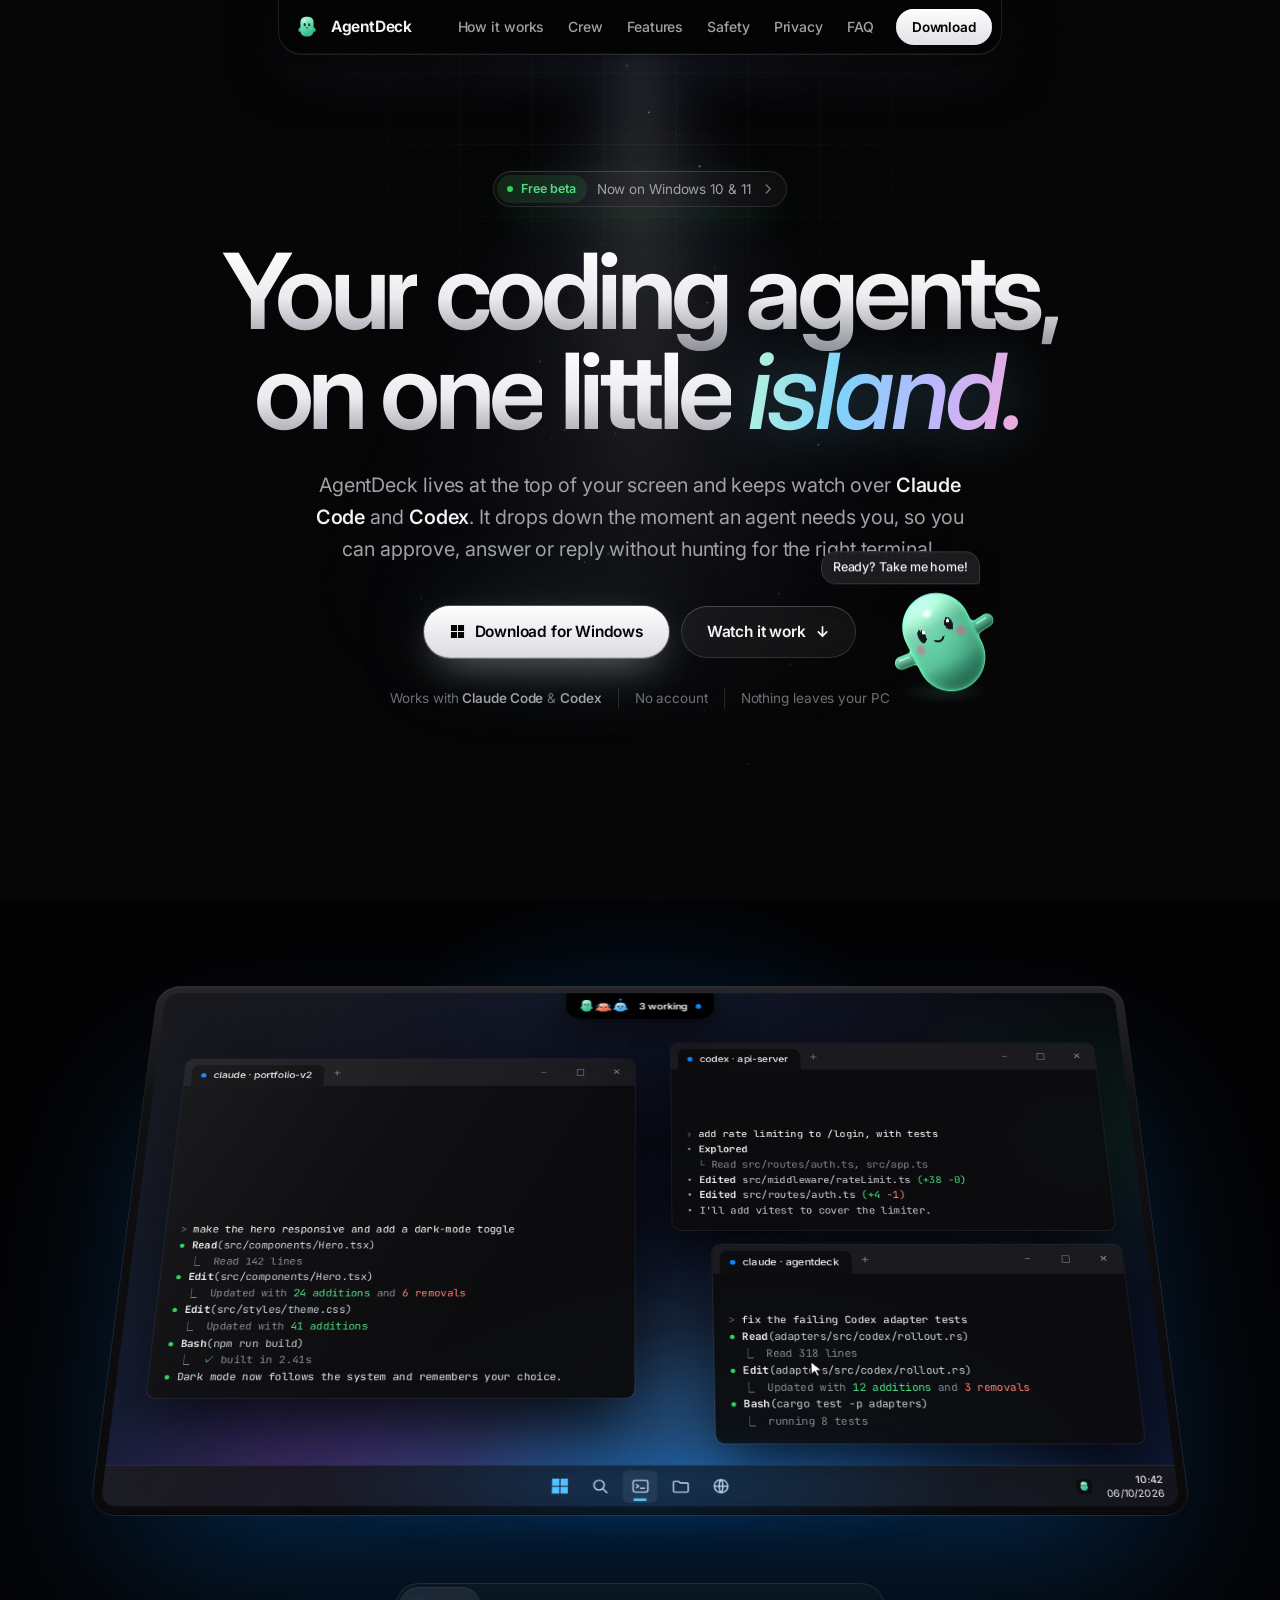
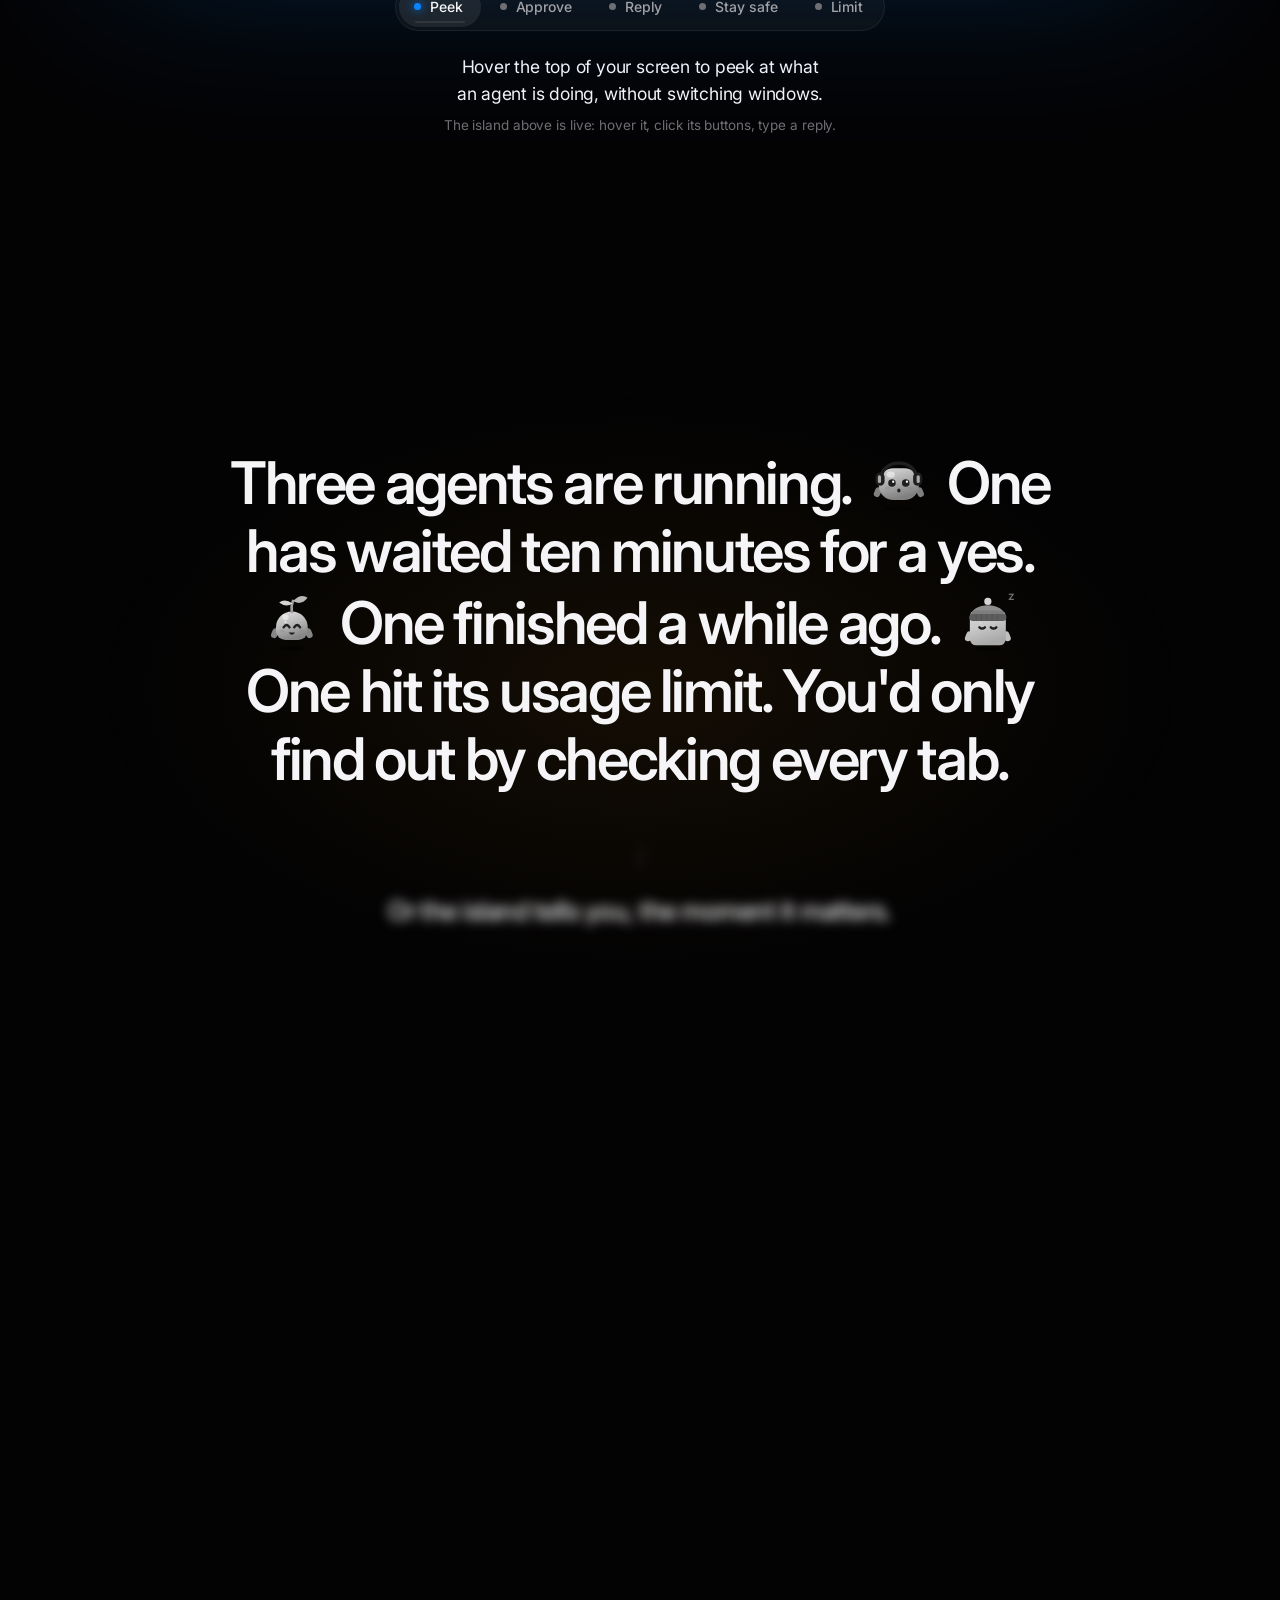
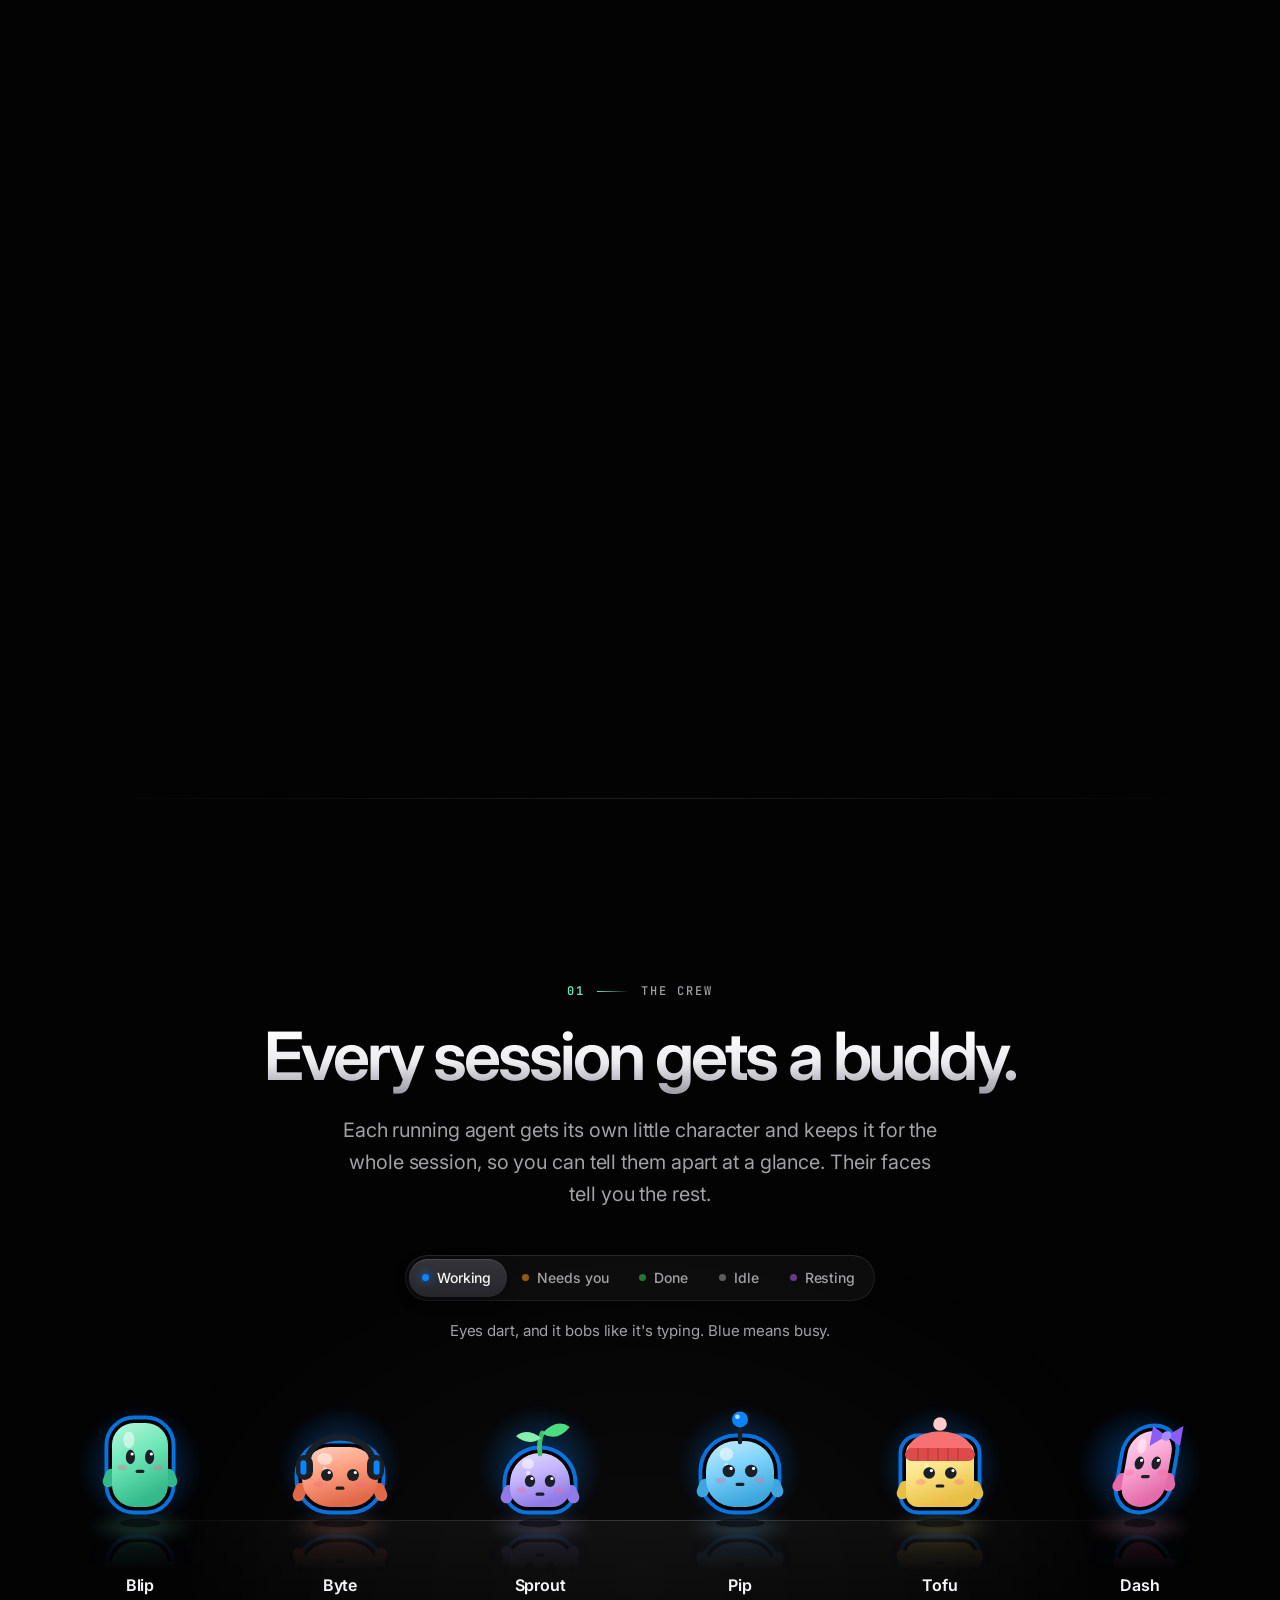
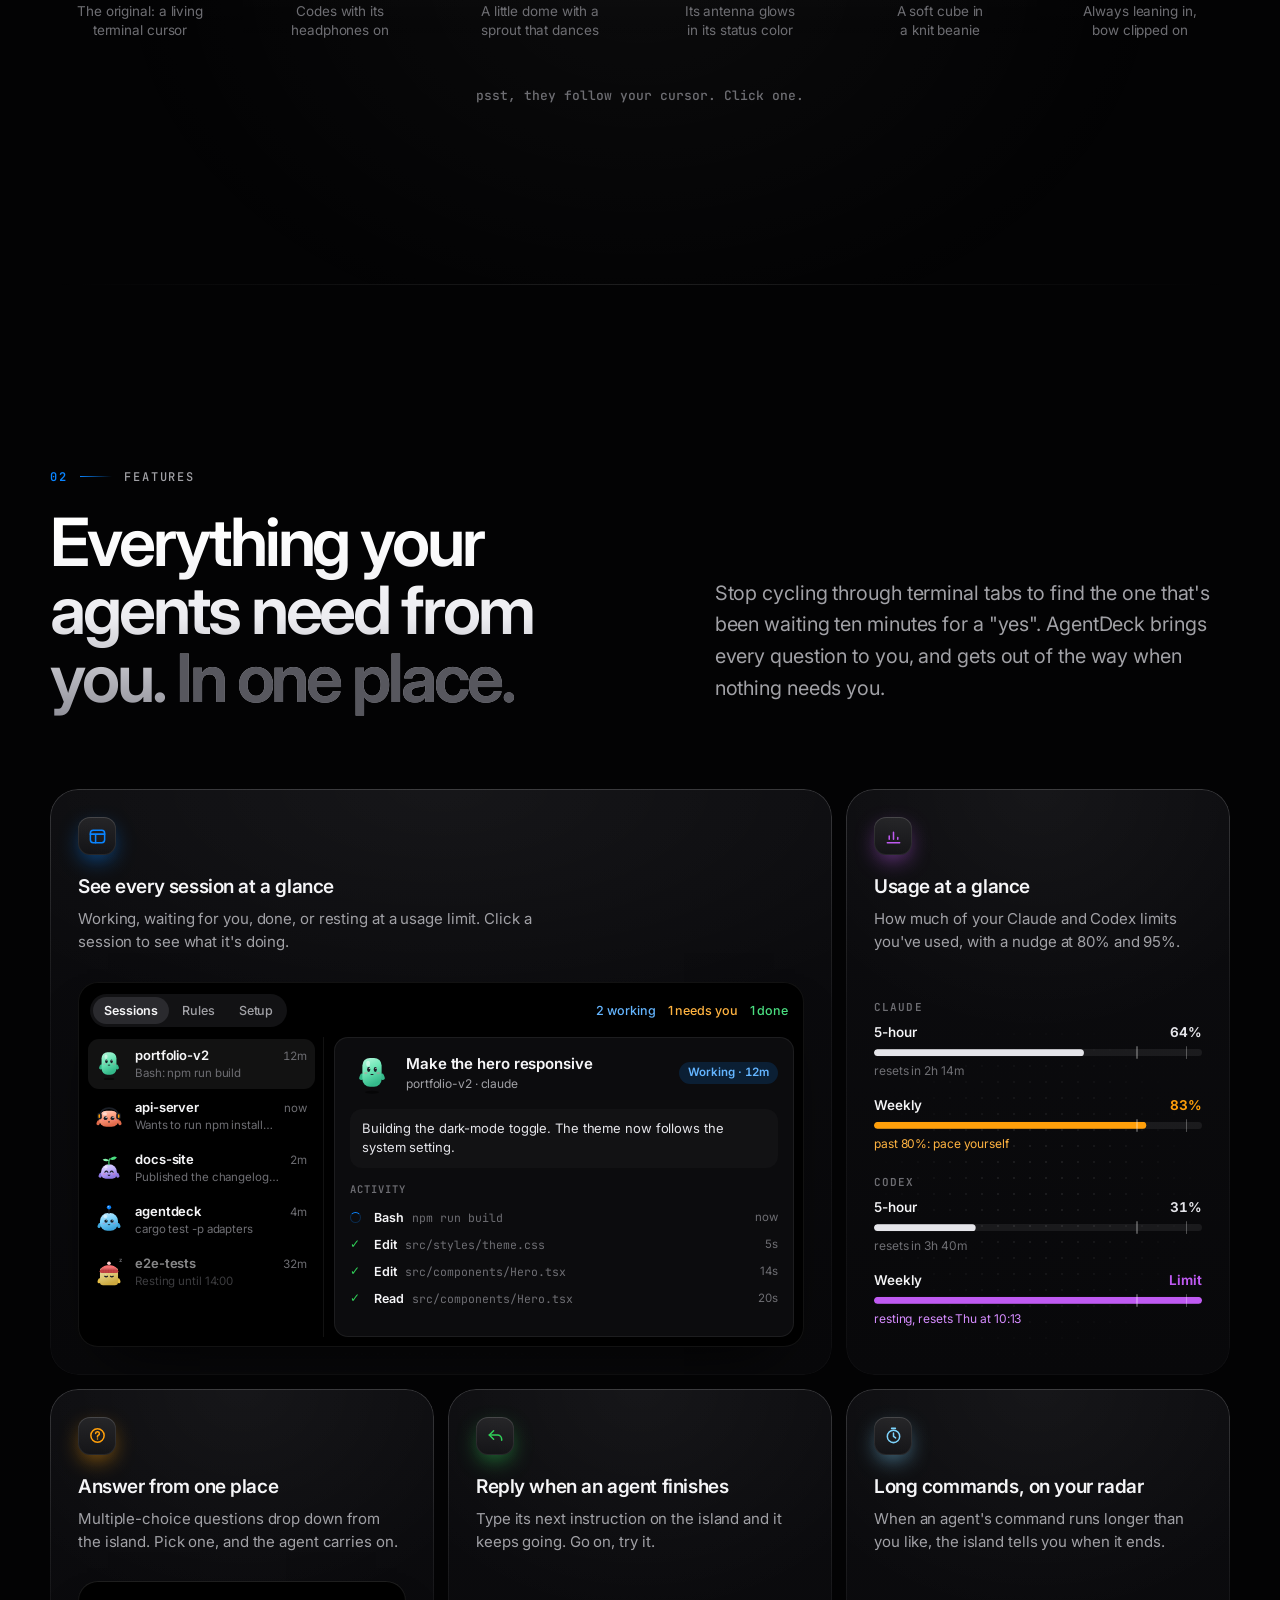
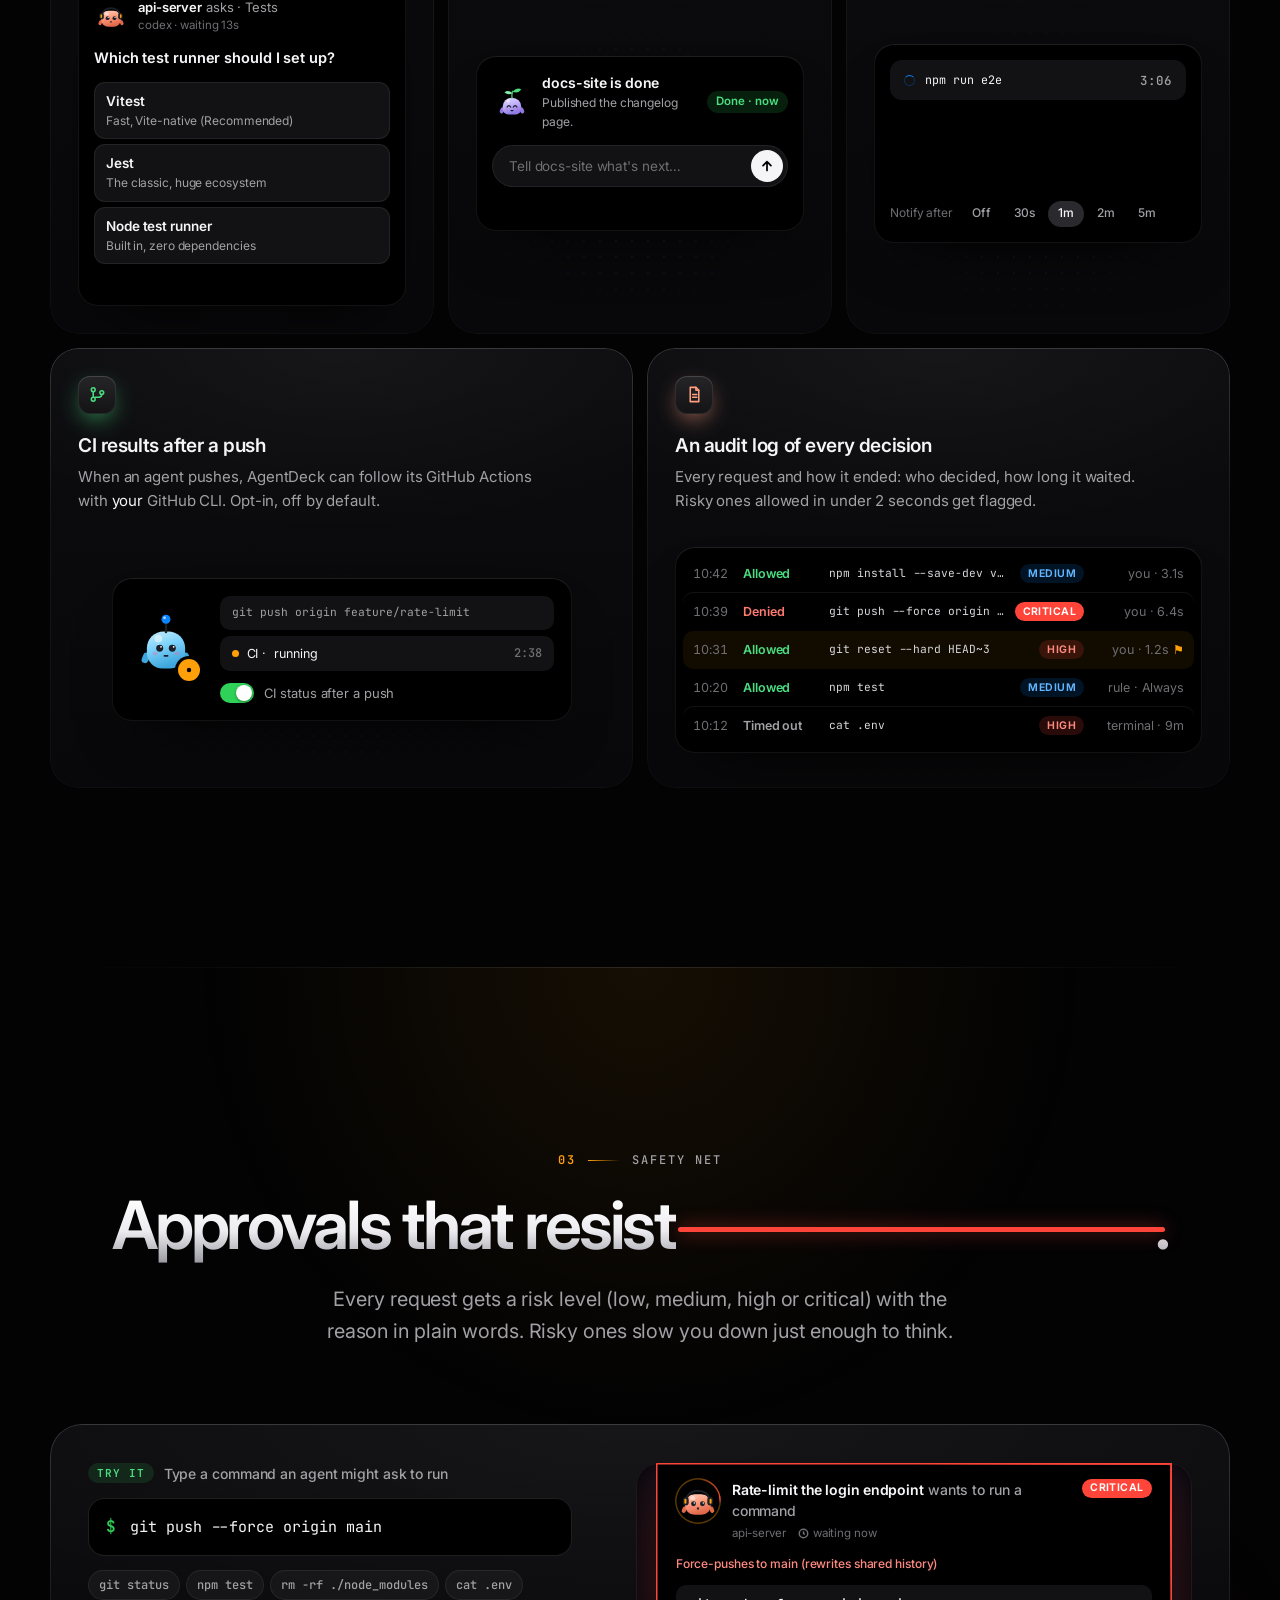
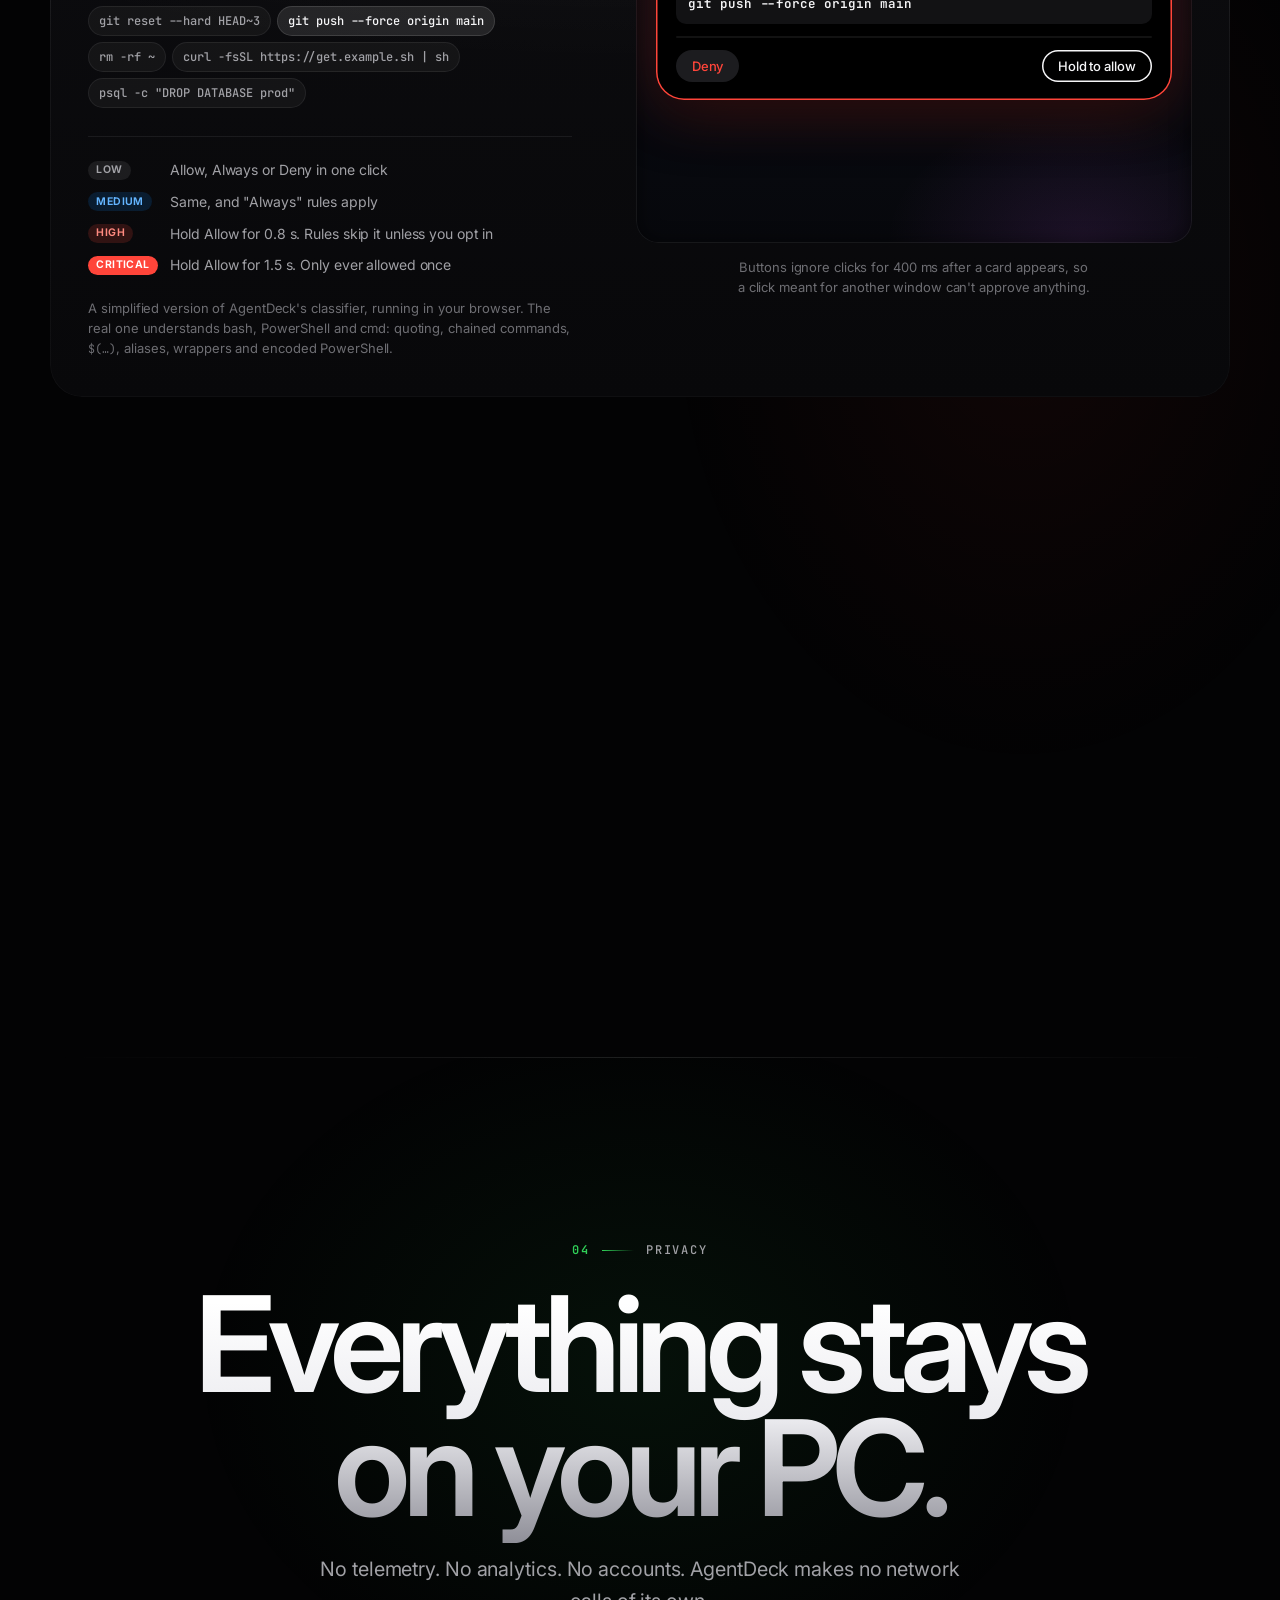
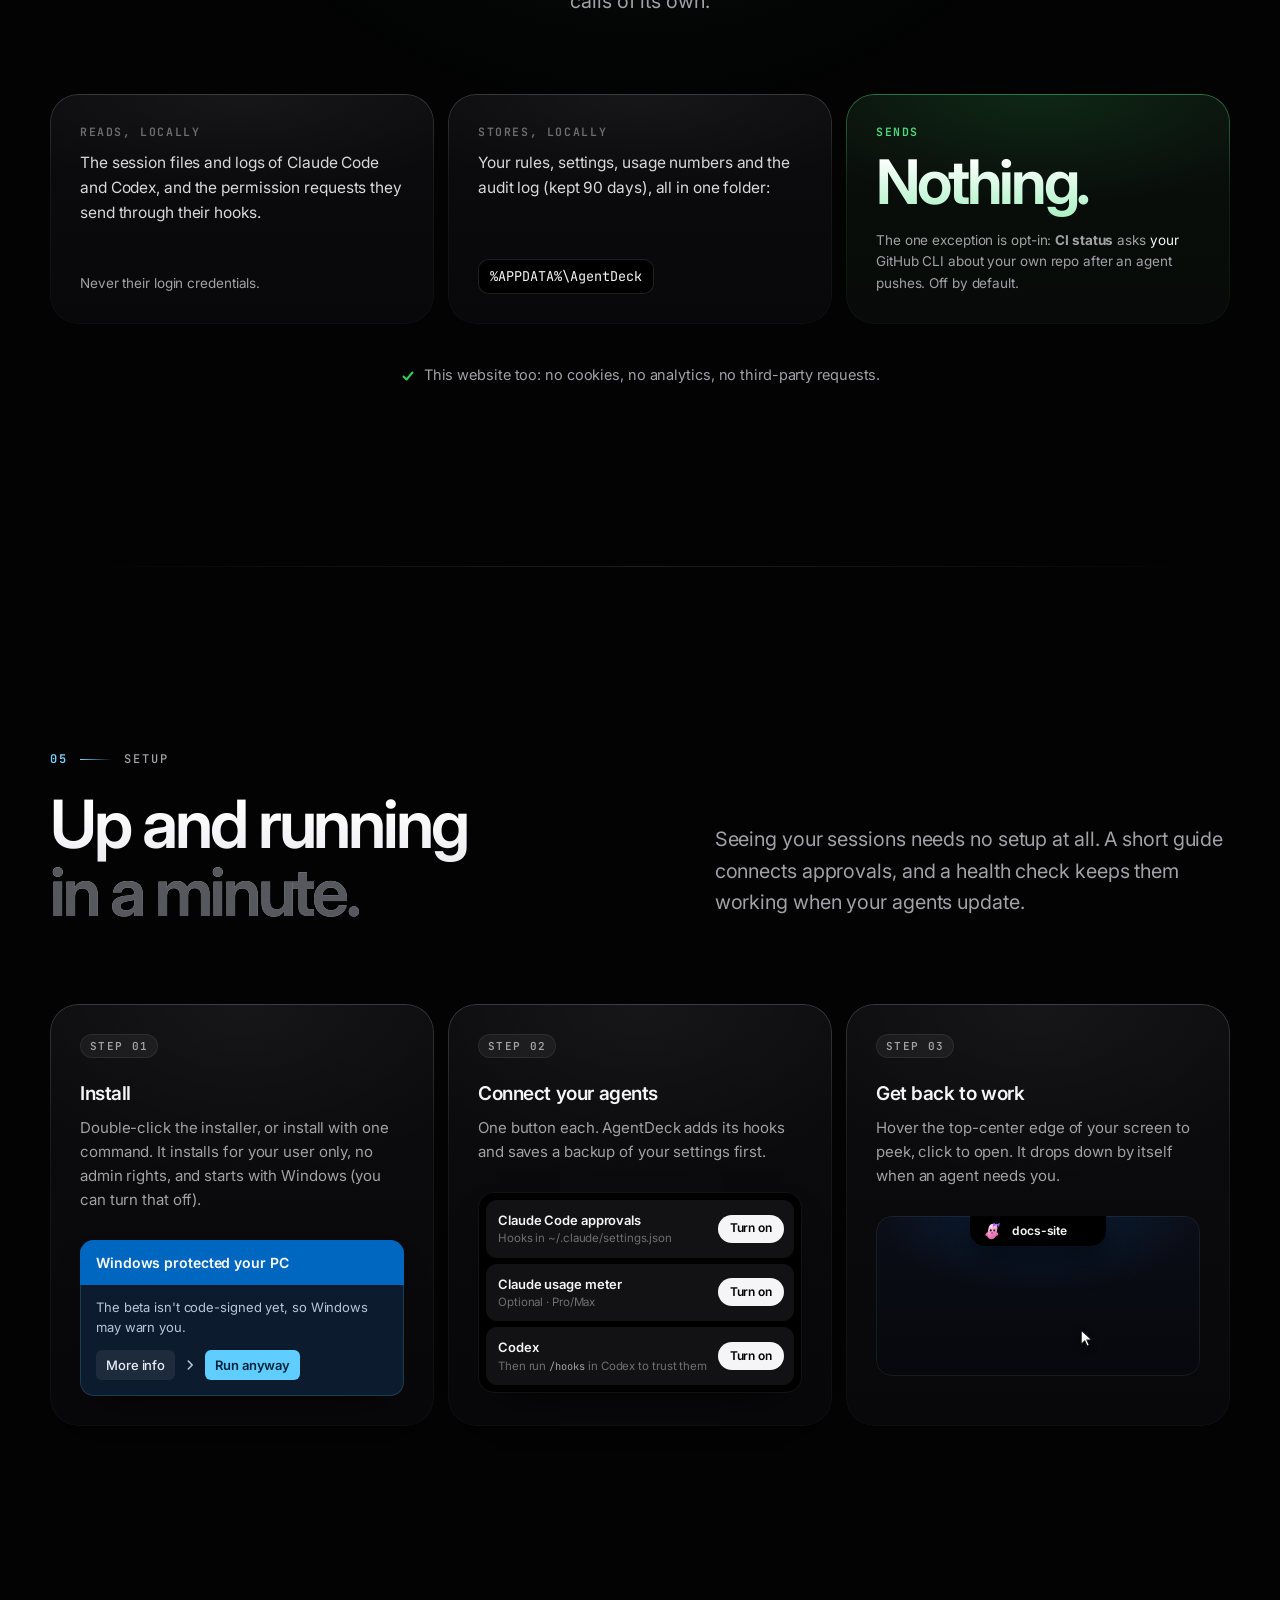
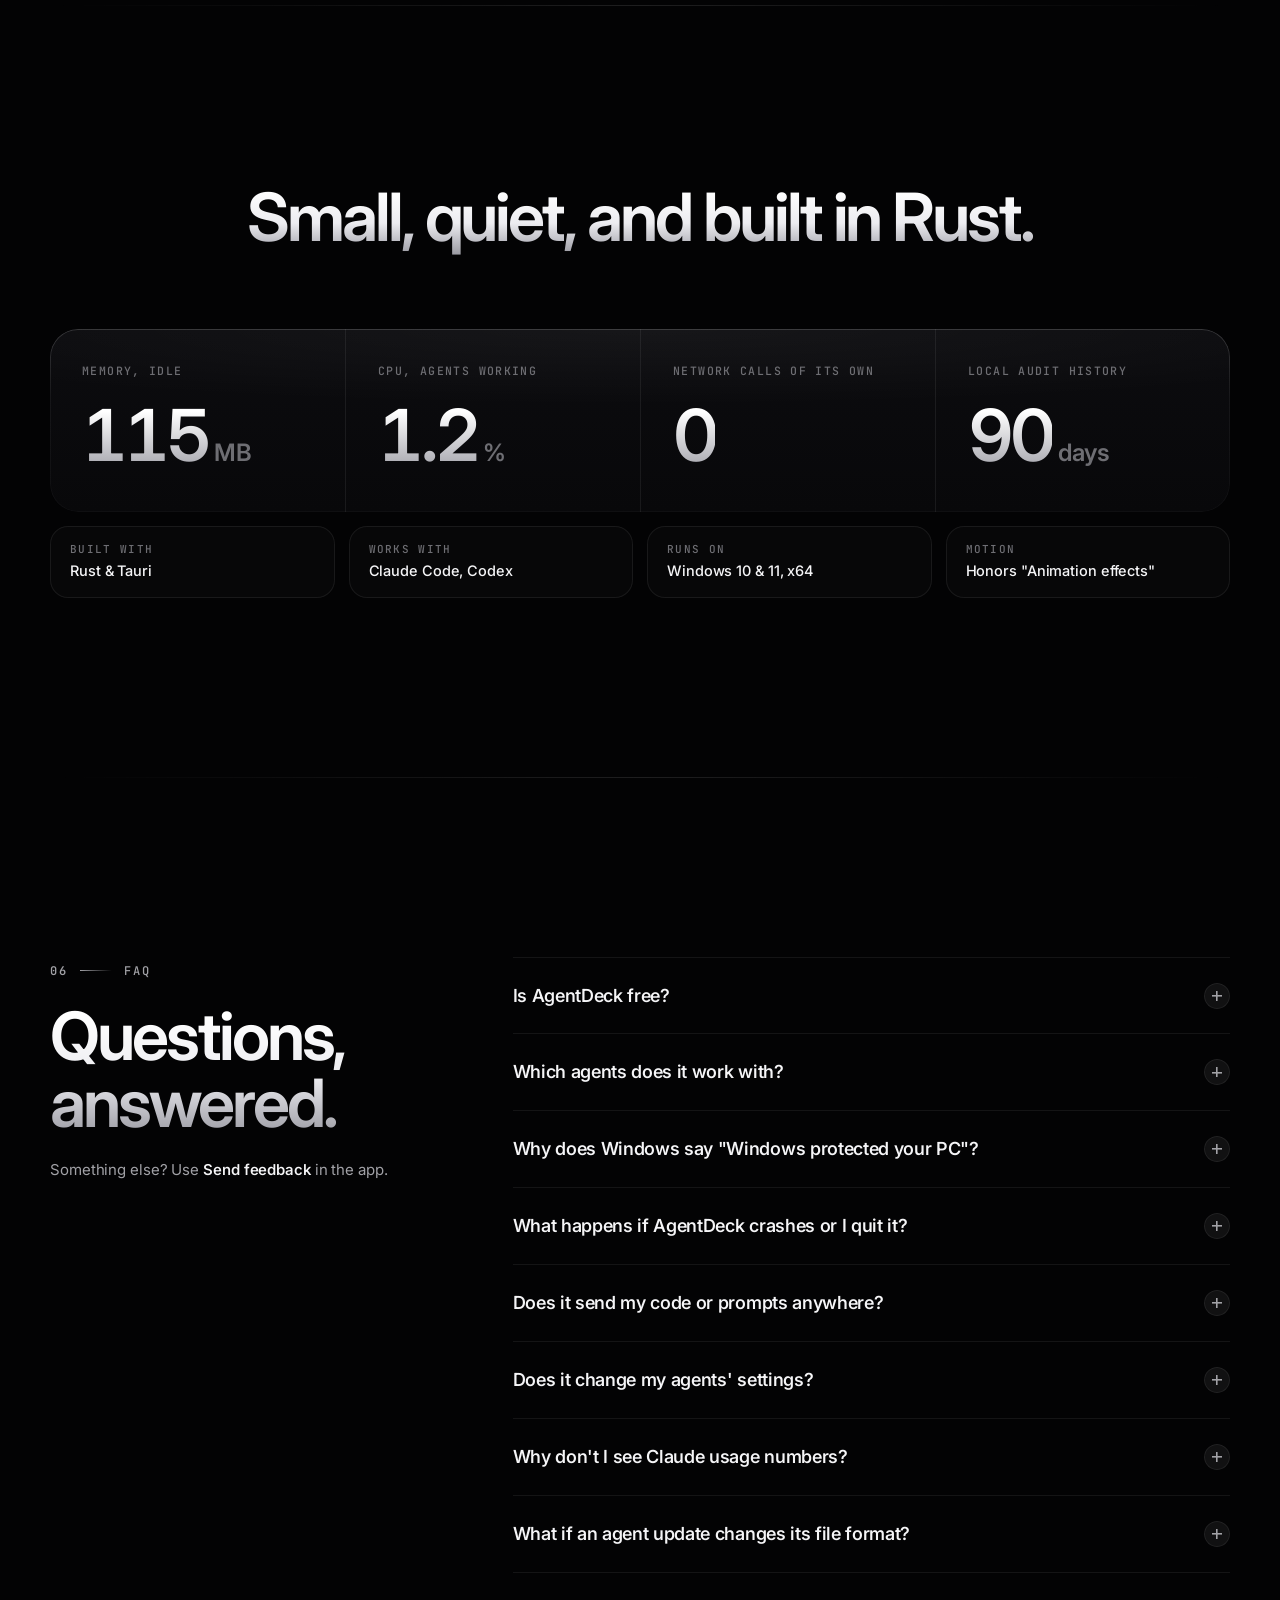
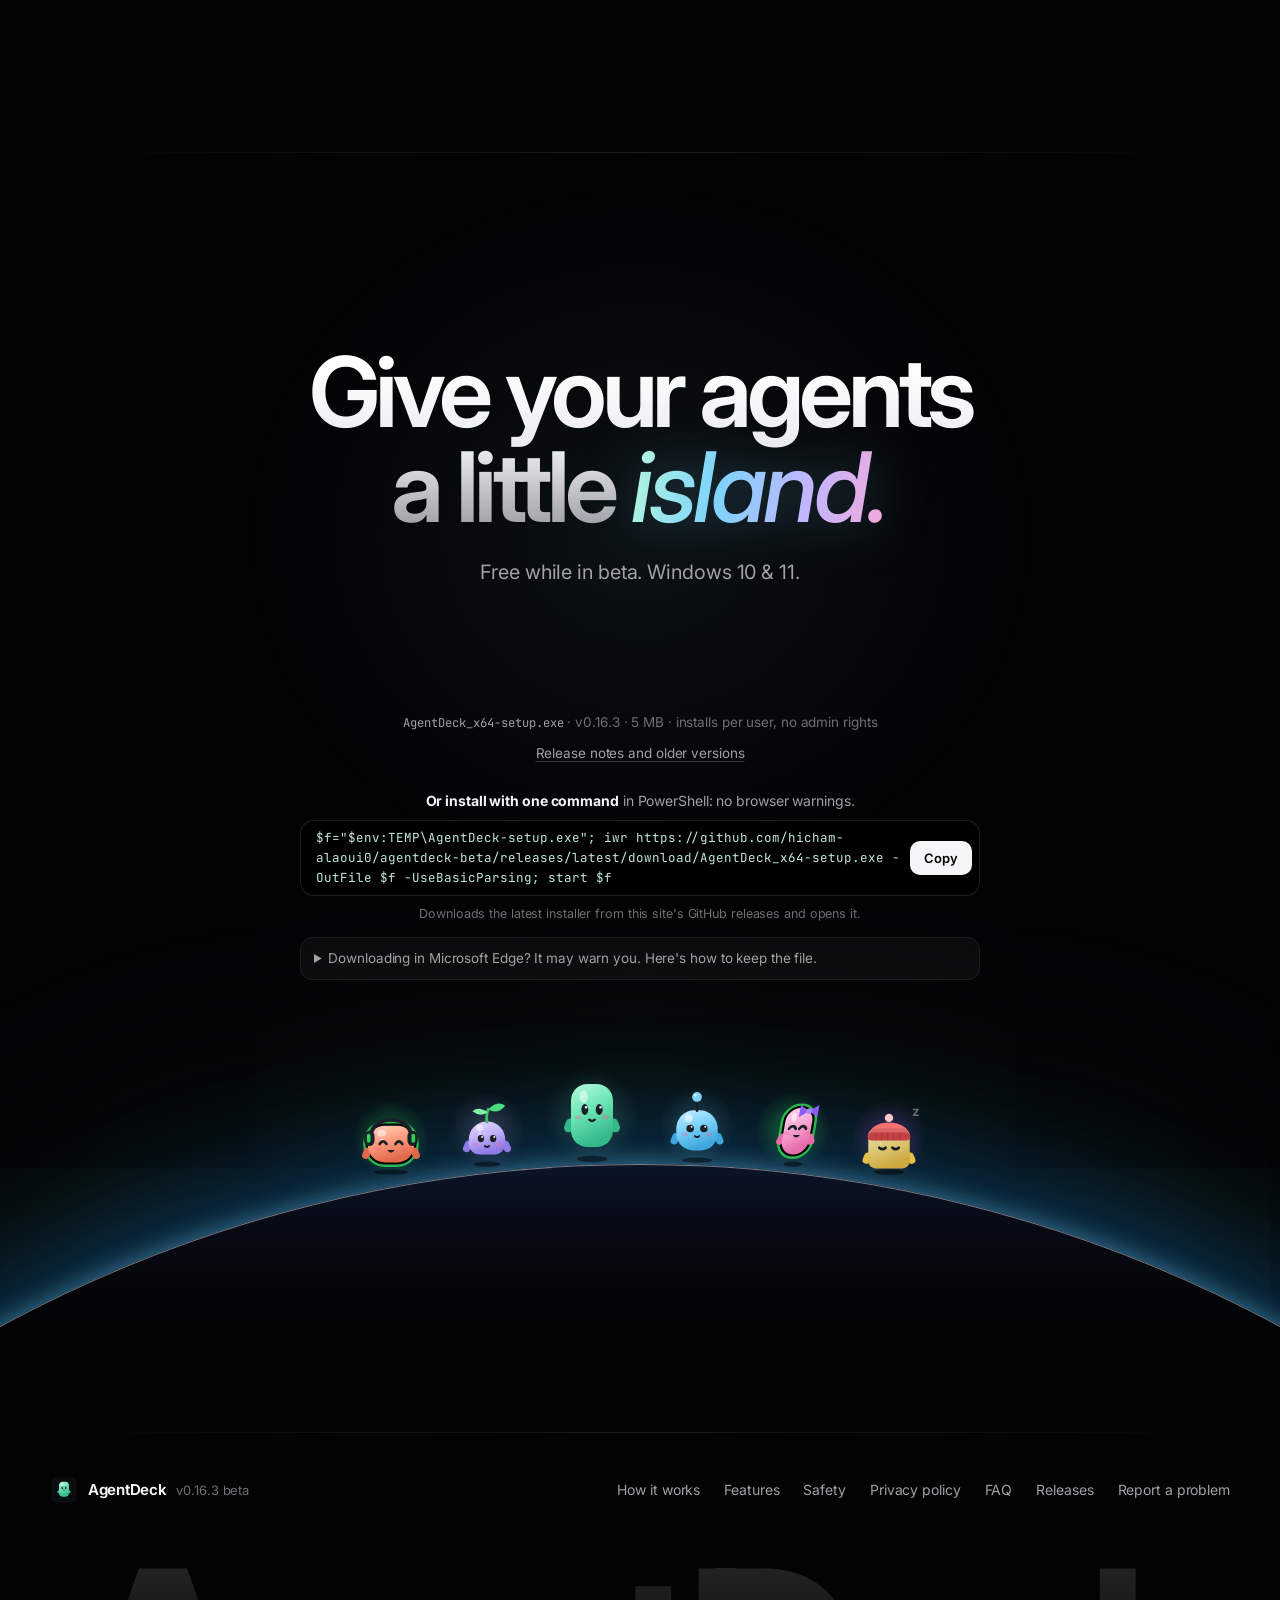
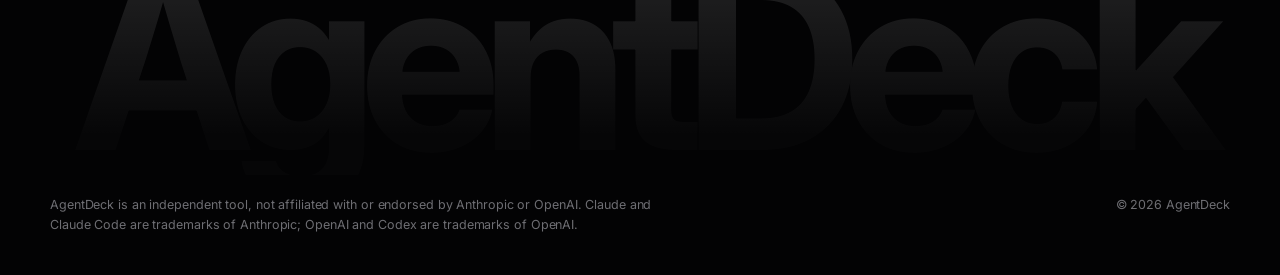
==== commit 5dc9a8fc: "Website: Blip guides: points out what you can try, rings it, praises when you use it" ====
--- a/docs/index.html
+++ b/docs/index.html
@@ -19,7 +19,7 @@
     <link rel="canonical" href="https://hicham-alaoui0.github.io/agentdeck-beta/" />
     <link rel="icon" href="assets/favicon.svg" type="image/svg+xml" />
     <link rel="preload" href="assets/fonts/inter-opsz-latin.woff2" as="font" type="font/woff2" crossorigin />
-    <link rel="stylesheet" href="styles.css?v=202610071843" />
+    <link rel="stylesheet" href="styles.css?v=202610071917" />
     <script>
       document.documentElement.classList.add("js");
     </script>
@@ -804,9 +804,9 @@
       </div>
     </footer>
 
-    <script src="js/crew.js?v=202610071843"></script>
-    <script src="js/stage.js?v=202610071843"></script>
-    <script src="js/main.js?v=202610071843"></script>
-    <script src="js/buddy.js?v=202610071843"></script>
+    <script src="js/crew.js?v=202610071917"></script>
+    <script src="js/stage.js?v=202610071917"></script>
+    <script src="js/main.js?v=202610071917"></script>
+    <script src="js/buddy.js?v=202610071917"></script>
   </body>
 </html>
--- a/docs/styles.css
+++ b/docs/styles.css
@@ -4803,6 +4803,31 @@
 .buddy-back:hover {
   color: var(--text);
 }
+/* The guide: what Blip is pointing at gets a soft pulsing ring ("try me"). */
+.blip-spot {
+  /* !important: many demo controls turn outlines off for their own focus style. */
+  outline-style: solid !important;
+  outline-width: 2px !important;
+  outline-color: rgba(110, 231, 183, 0.85);
+  outline-offset: 5px;
+  animation: blip-spot 1.3s ease-in-out infinite;
+}
+@keyframes blip-spot {
+  0%,
+  100% {
+    outline-color: rgba(110, 231, 183, 0.85);
+    outline-offset: 5px;
+  }
+  50% {
+    outline-color: rgba(110, 231, 183, 0.3);
+    outline-offset: 9px;
+  }
+}
+@media (prefers-reduced-motion: reduce) {
+  .blip-spot {
+    animation: none;
+  }
+}
 .buddy-visitor {
   position: fixed;
   z-index: 59;
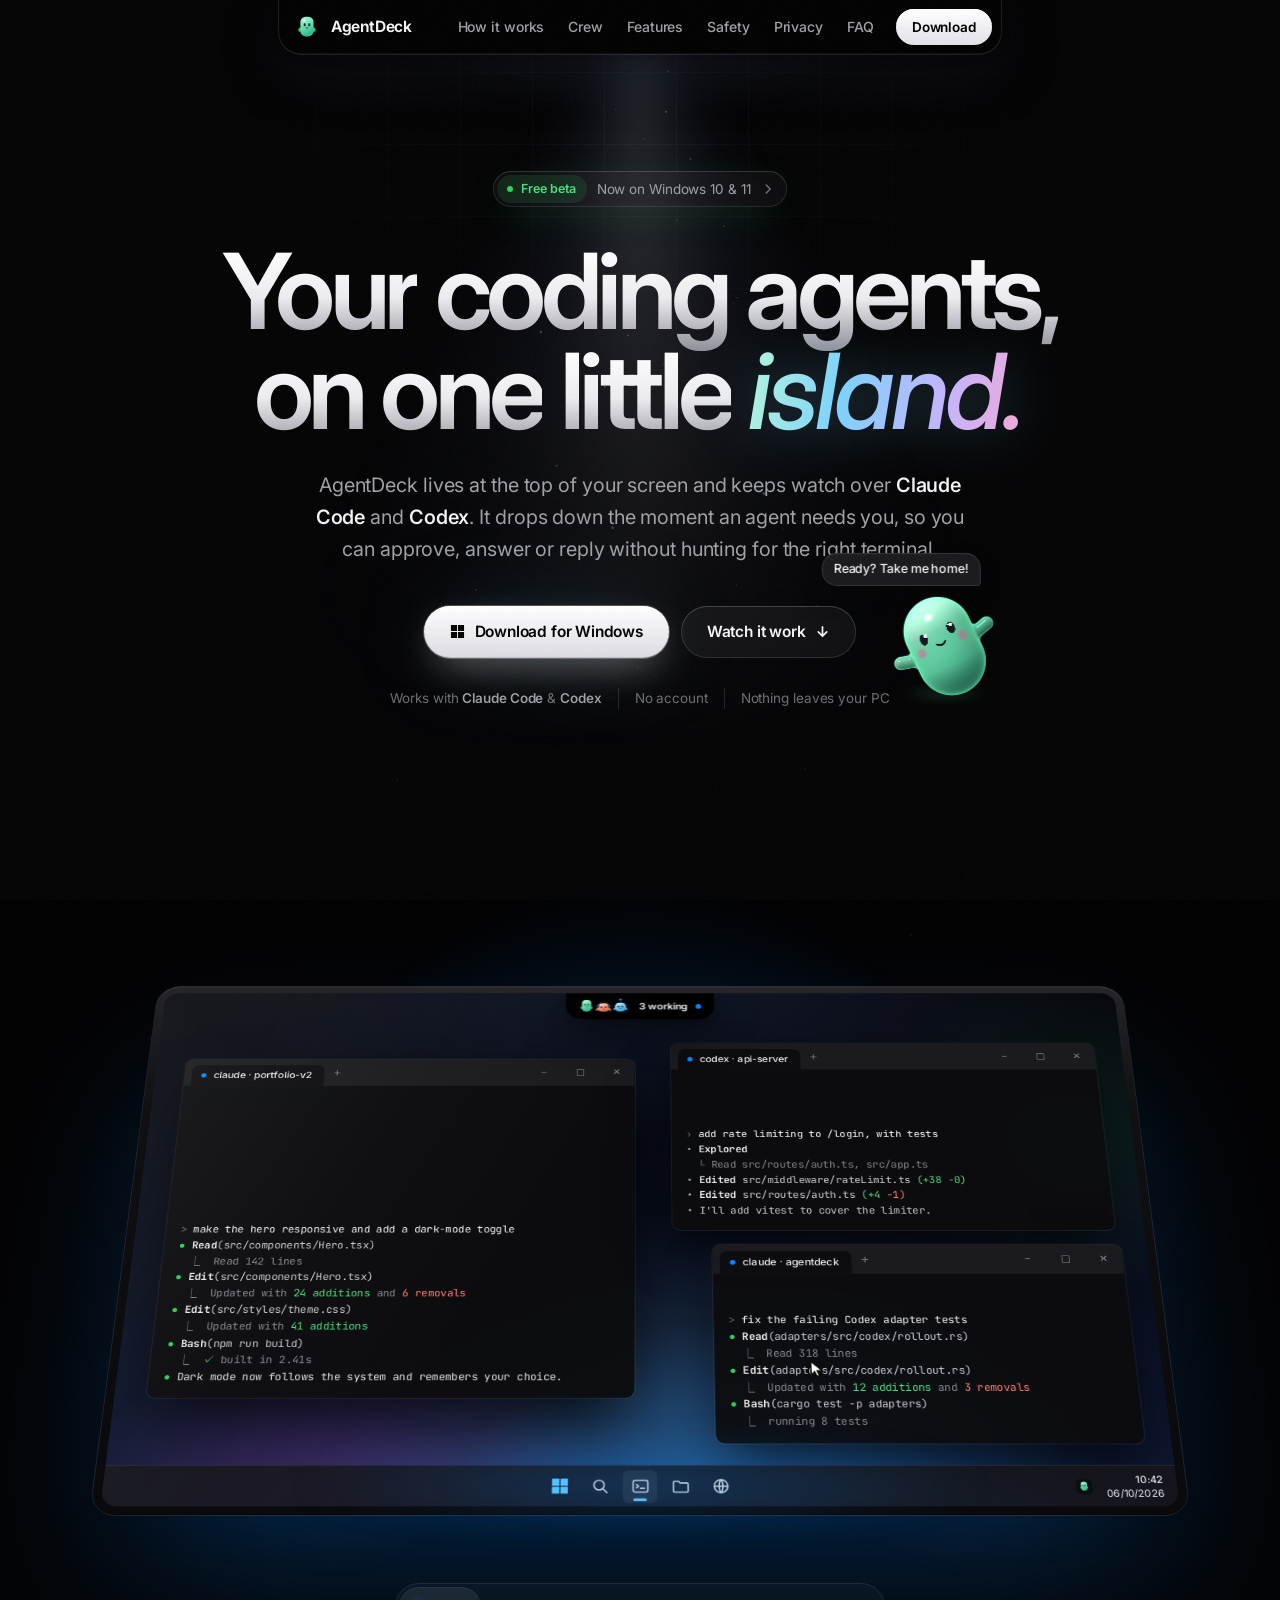
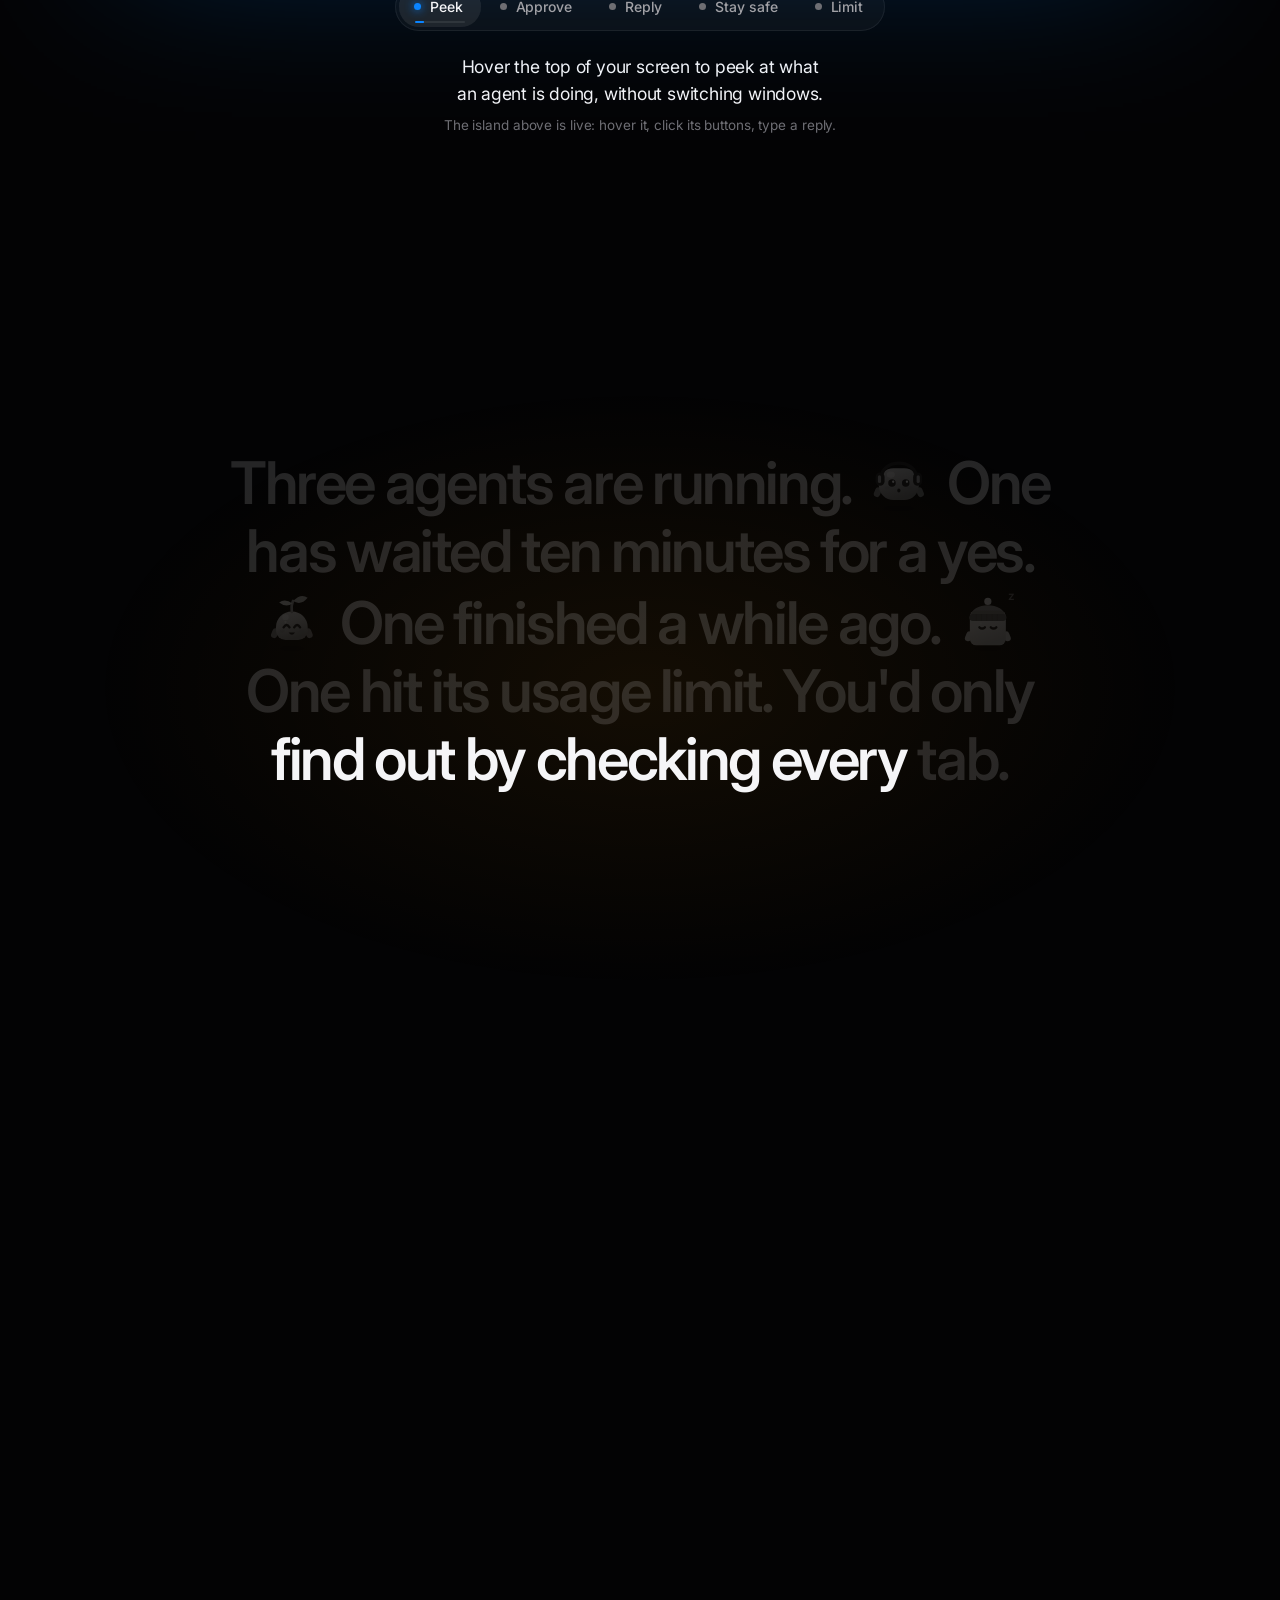
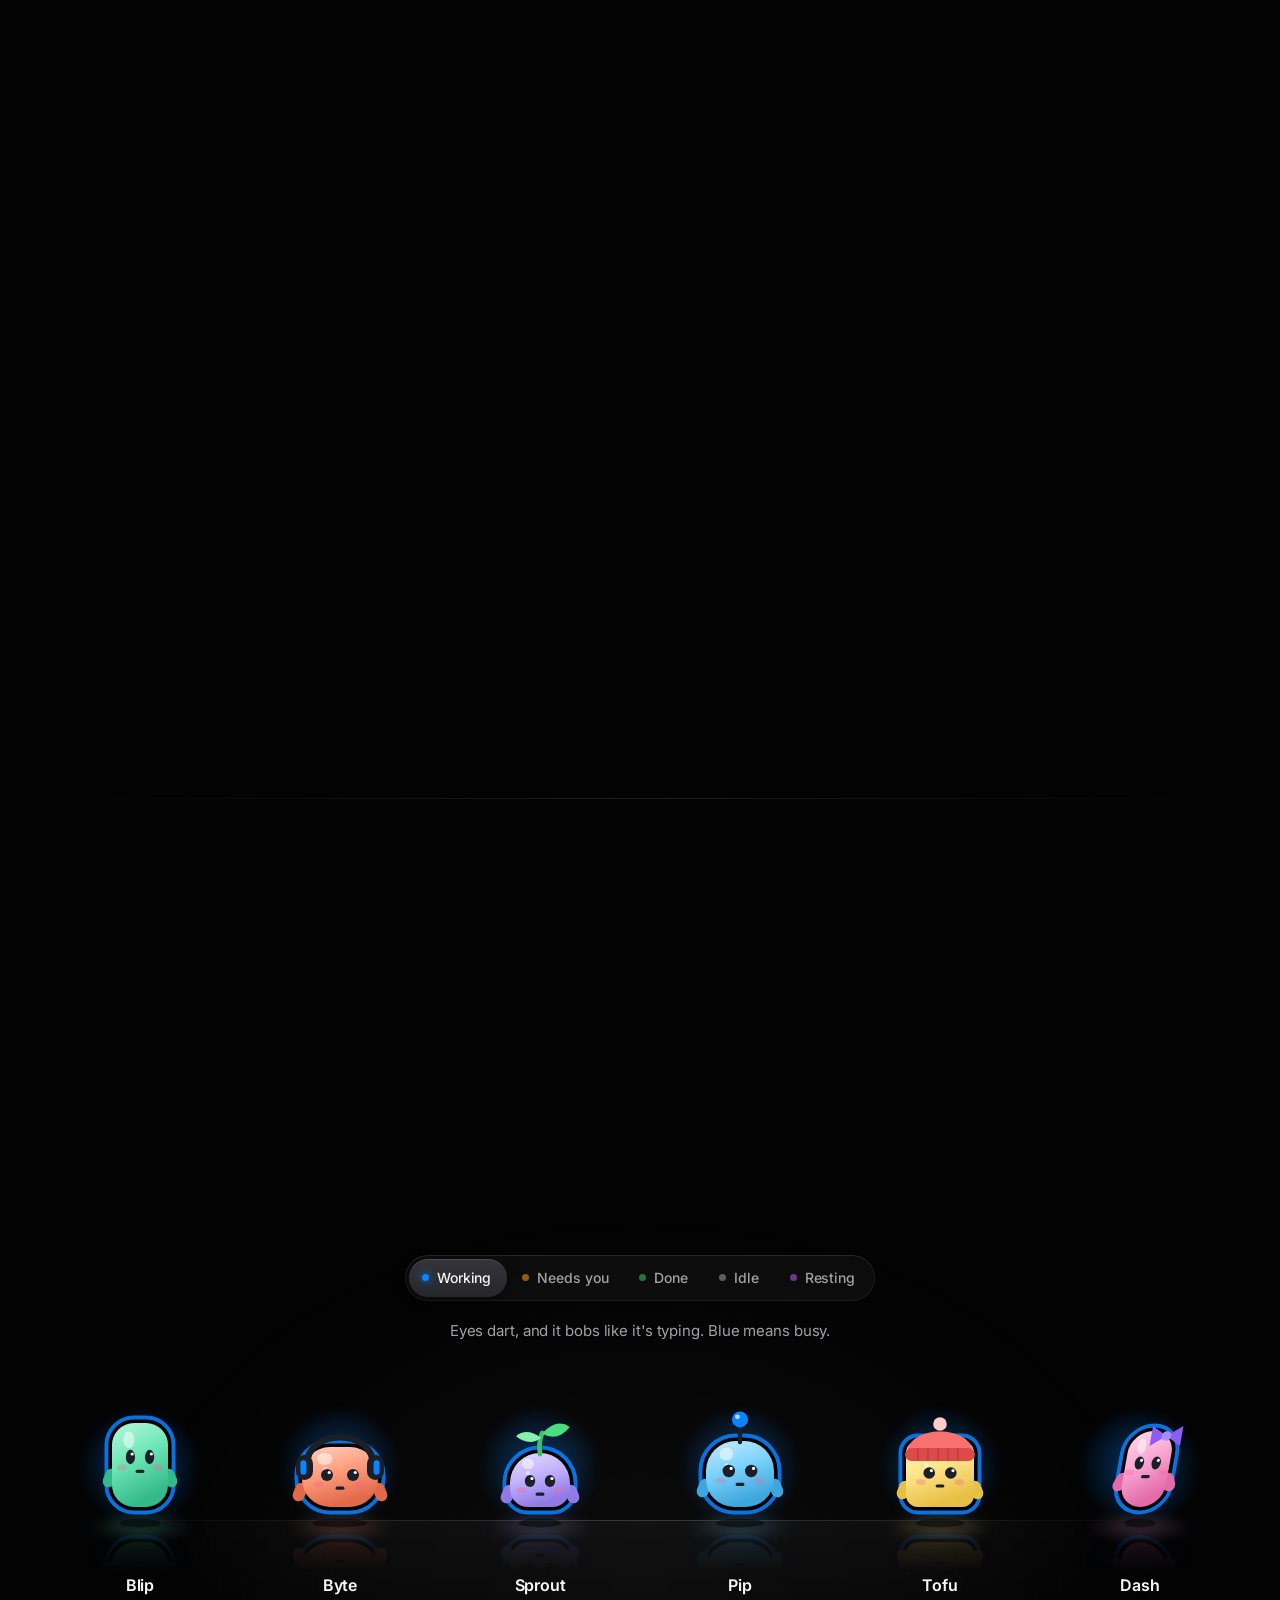
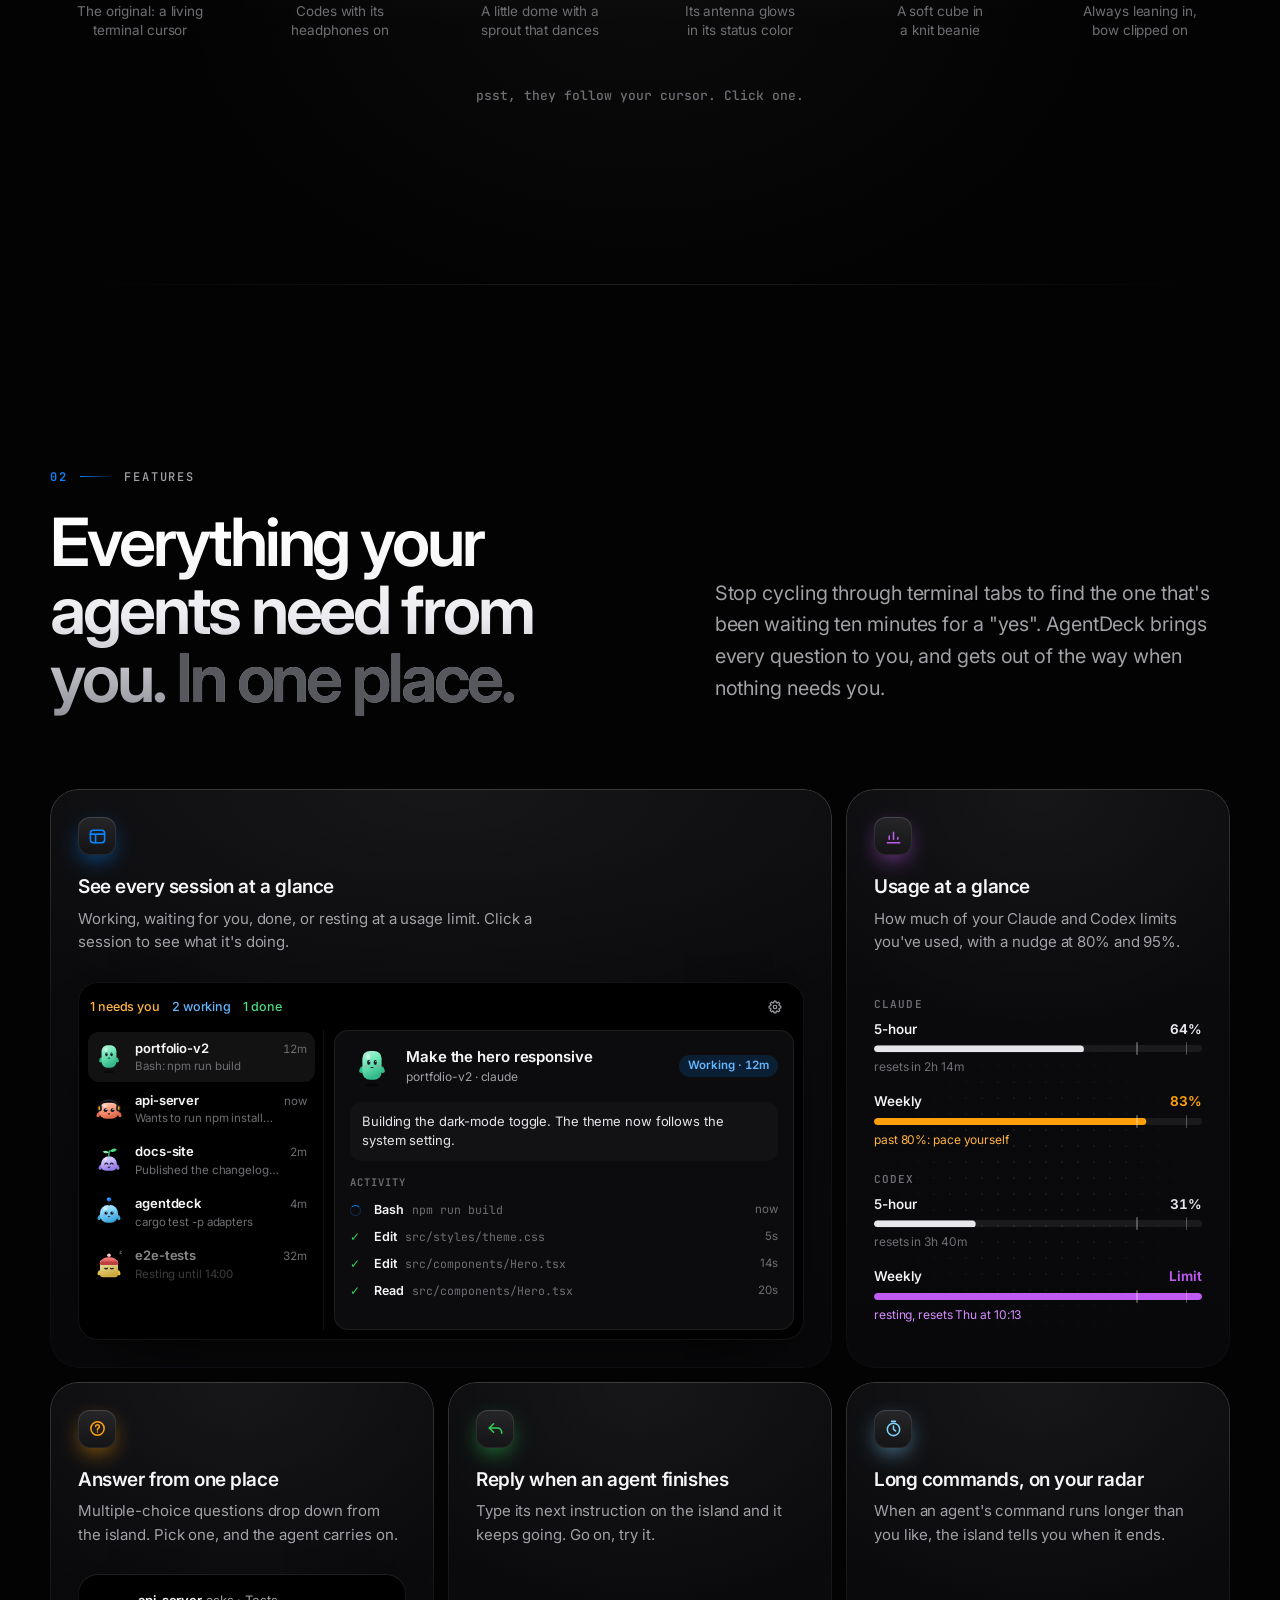
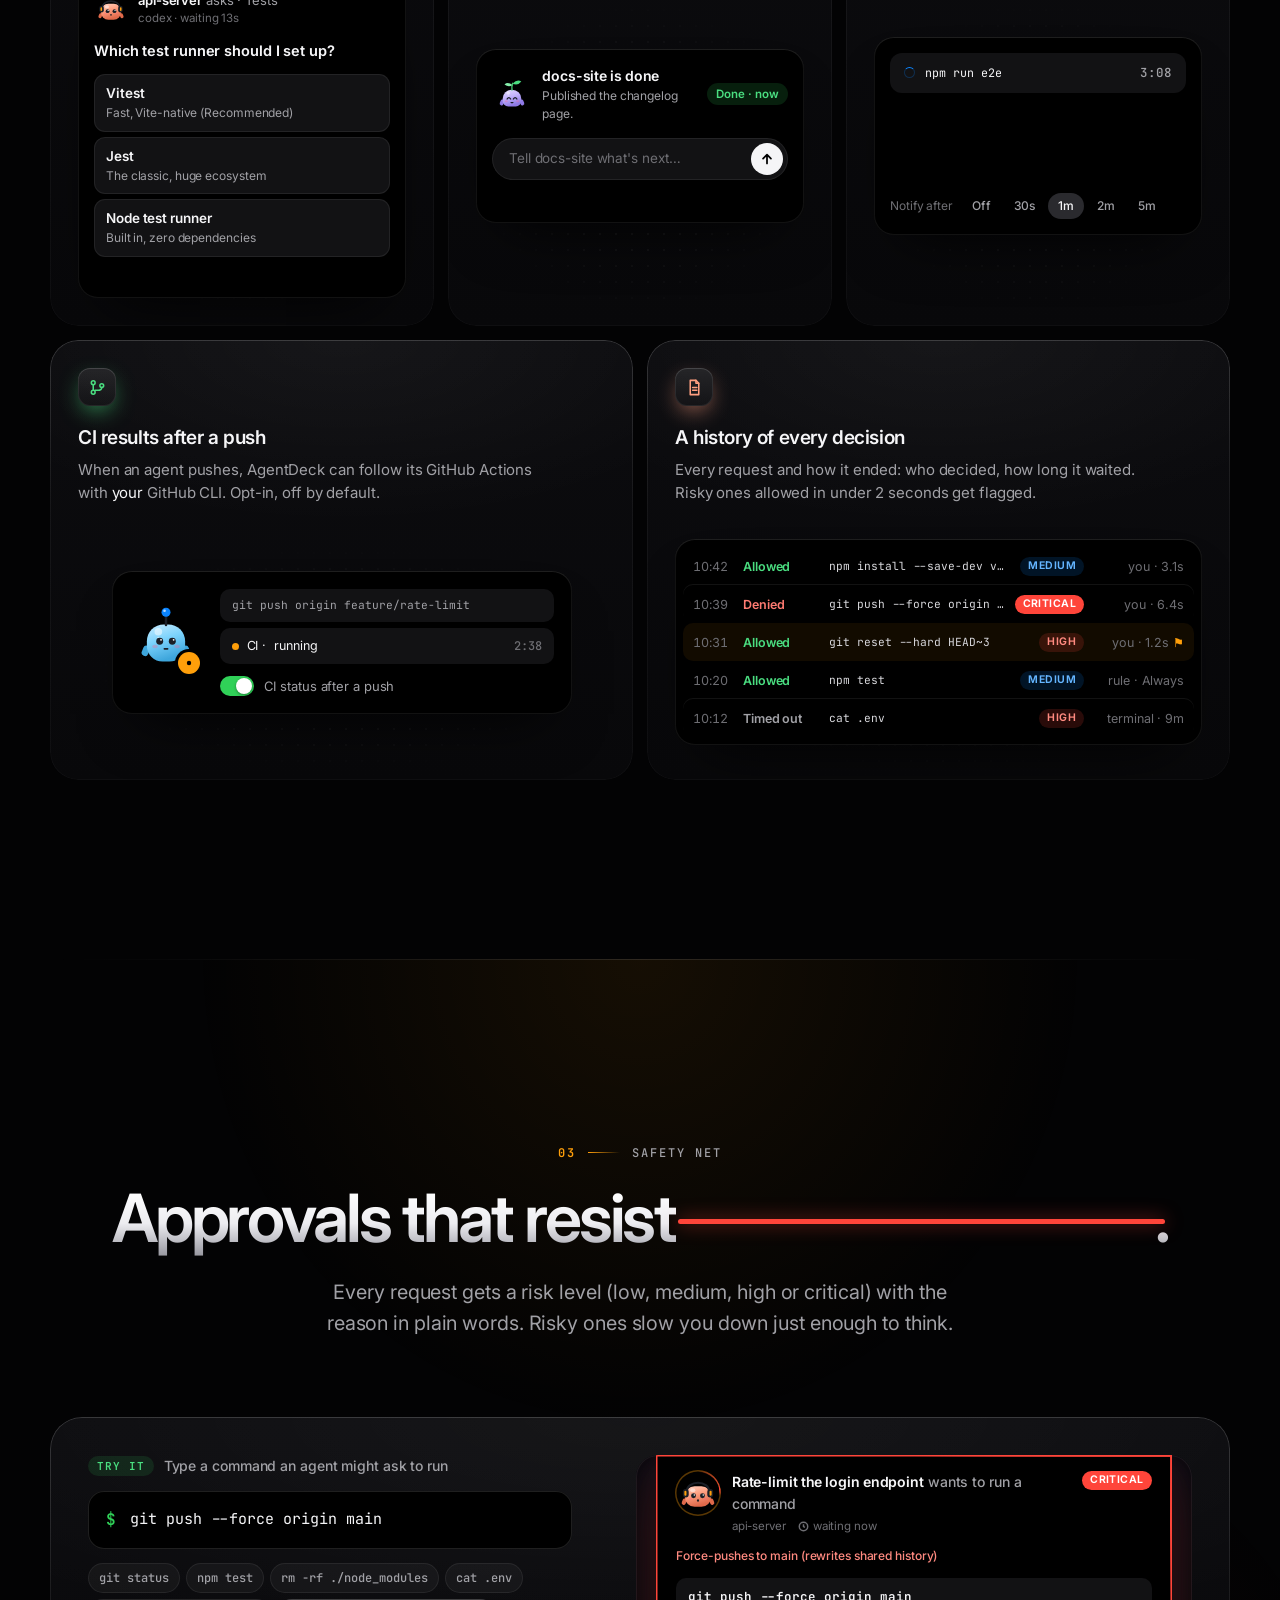
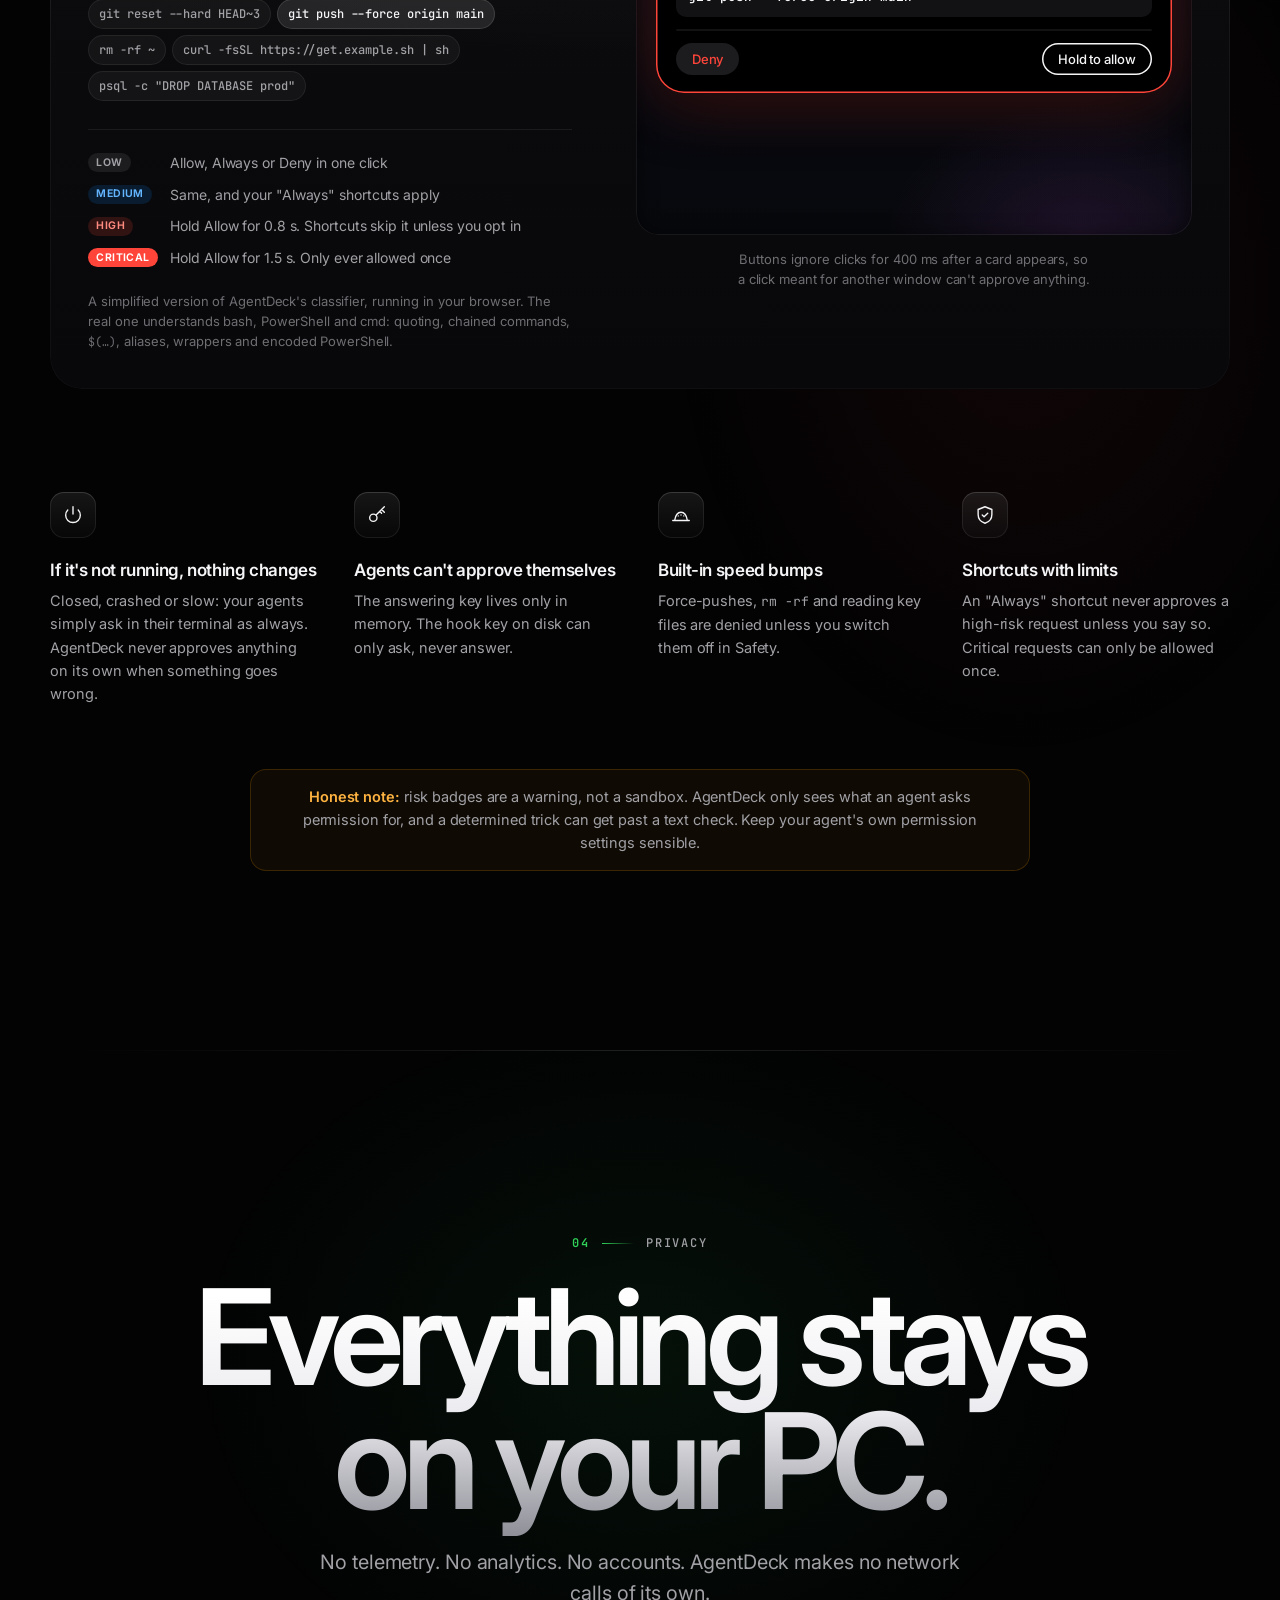
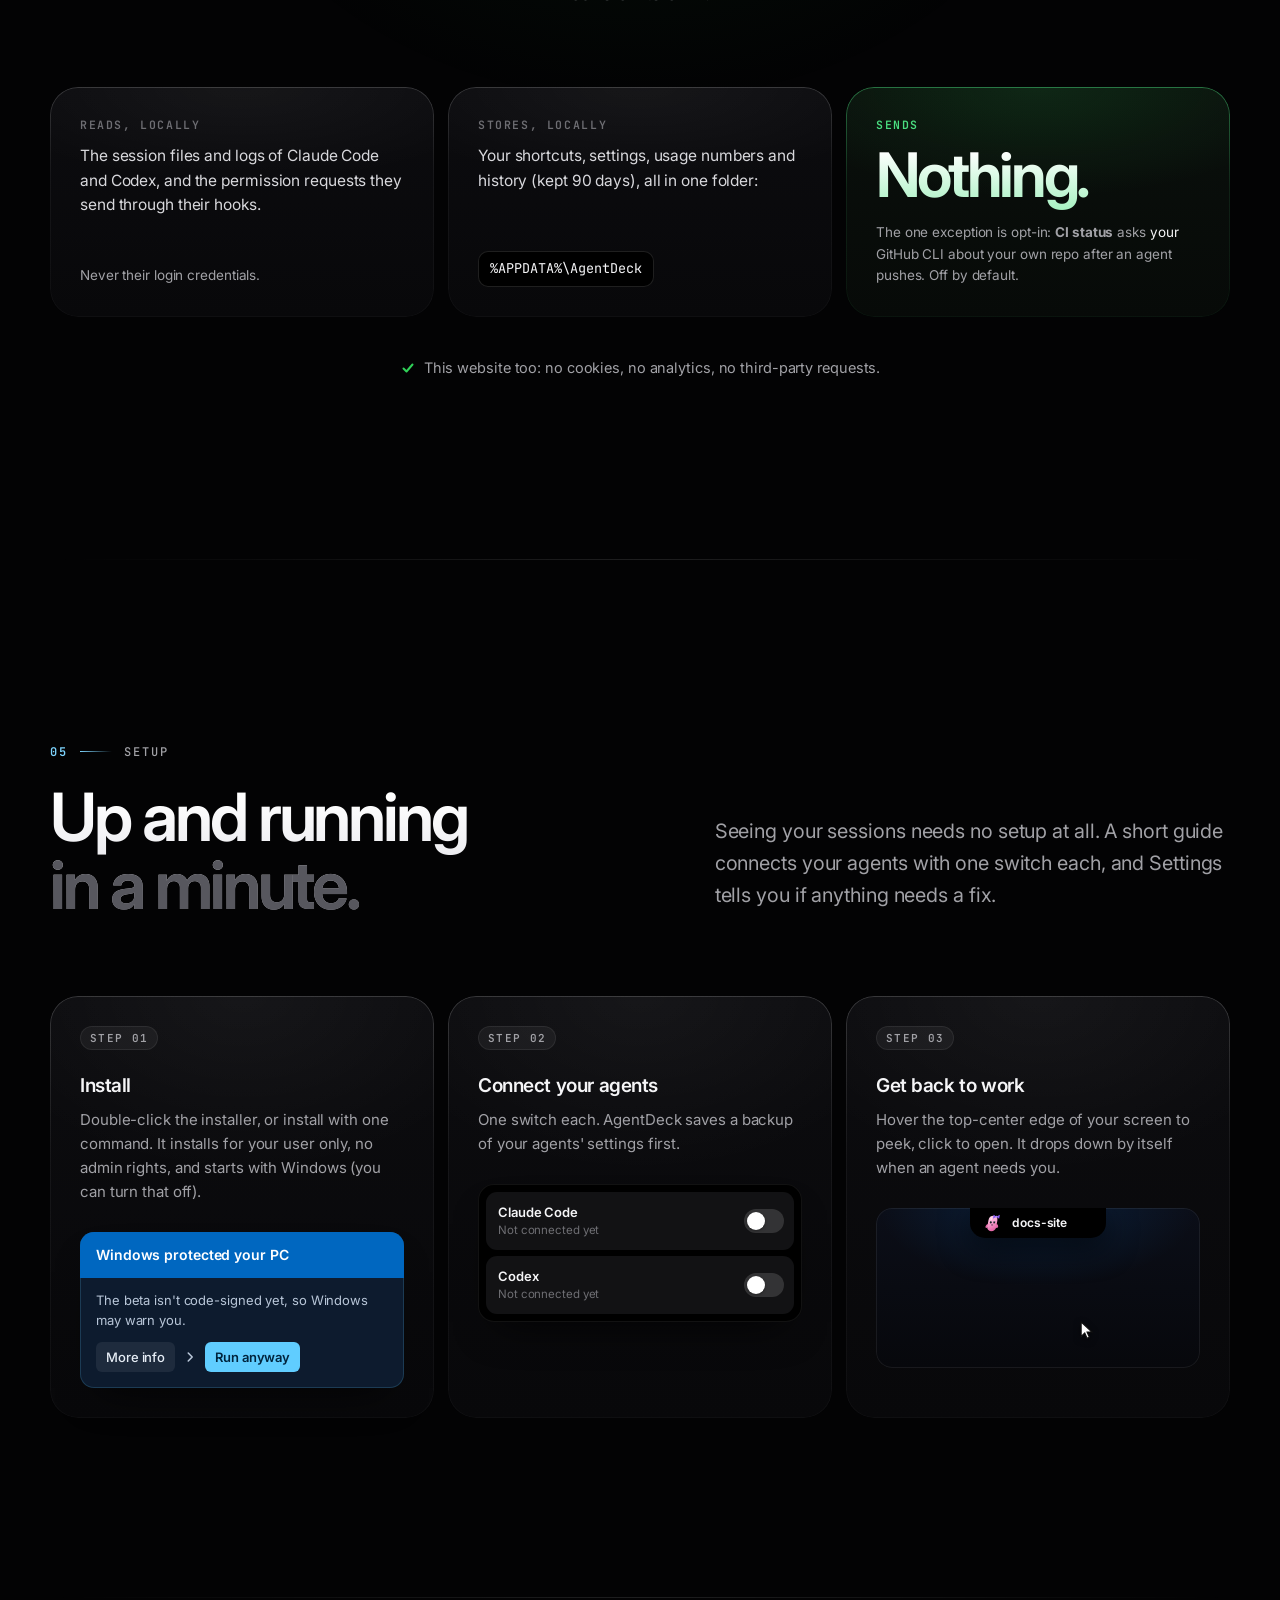
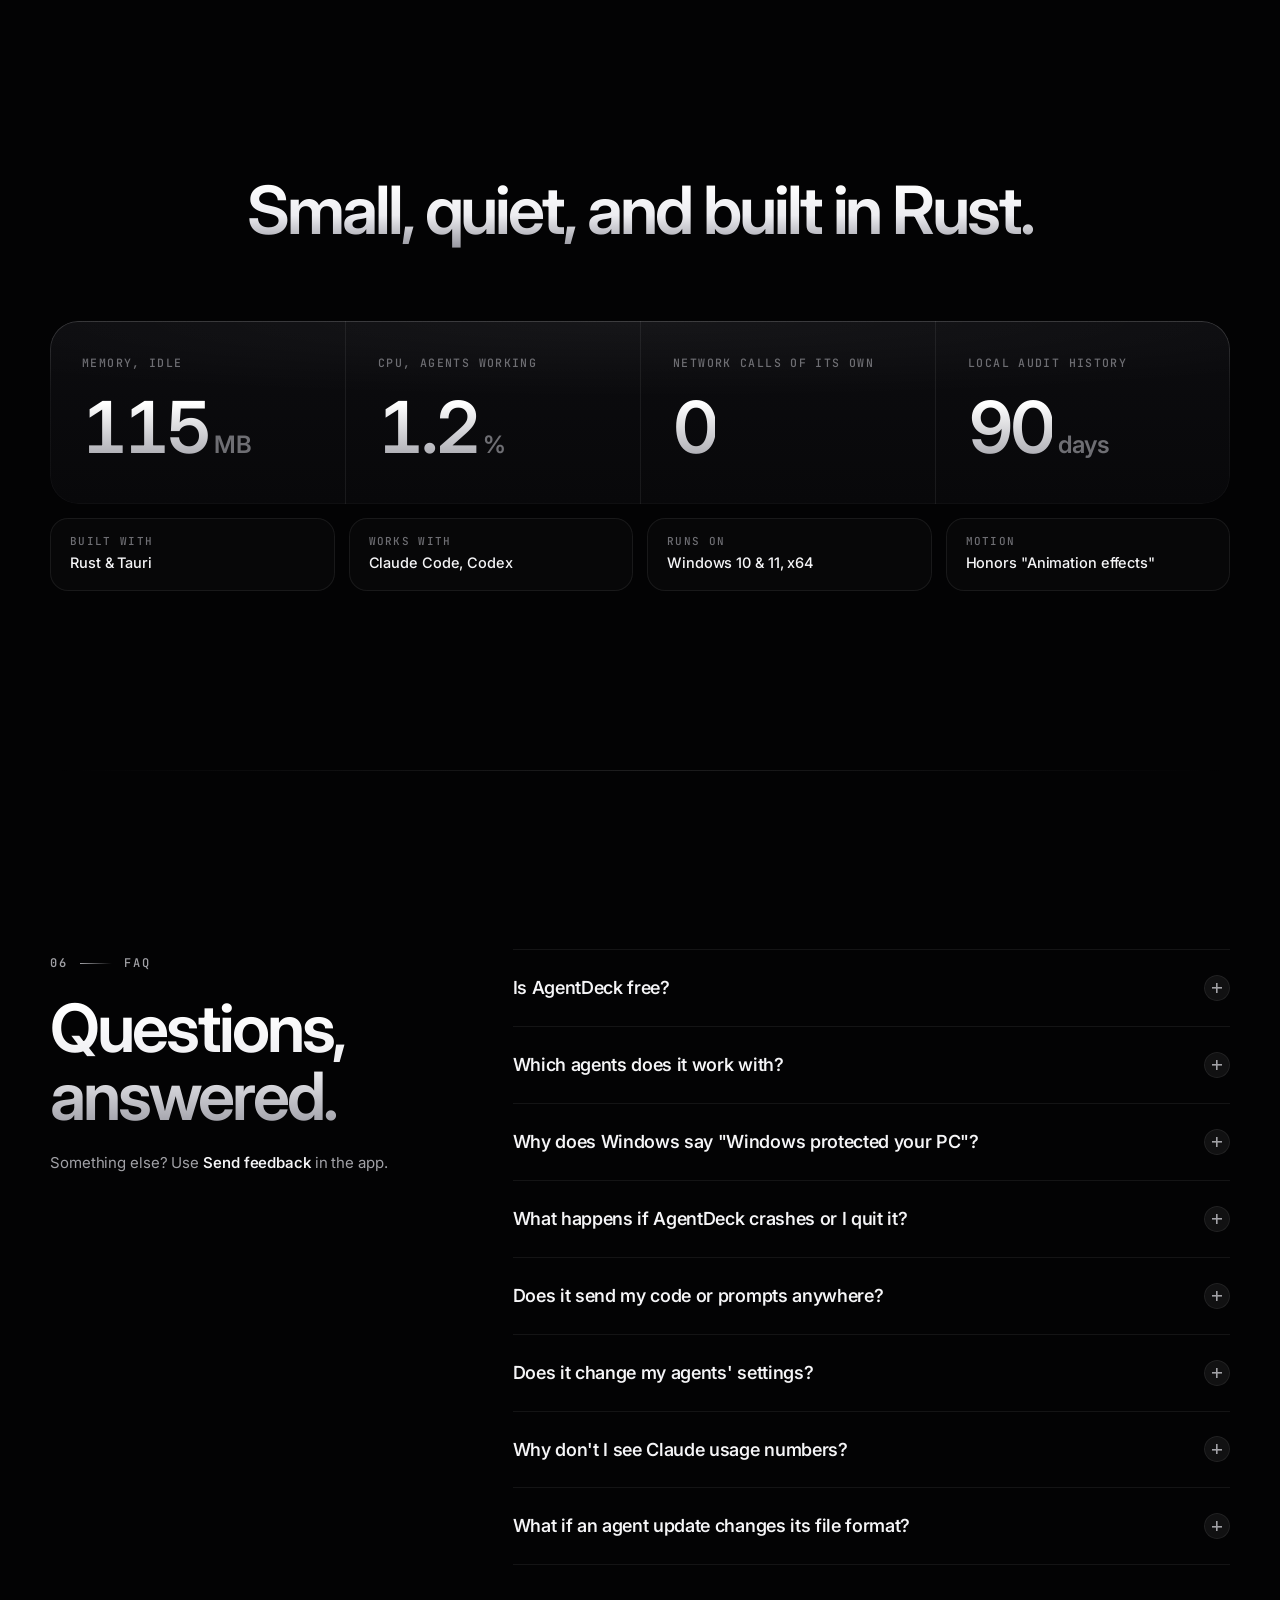
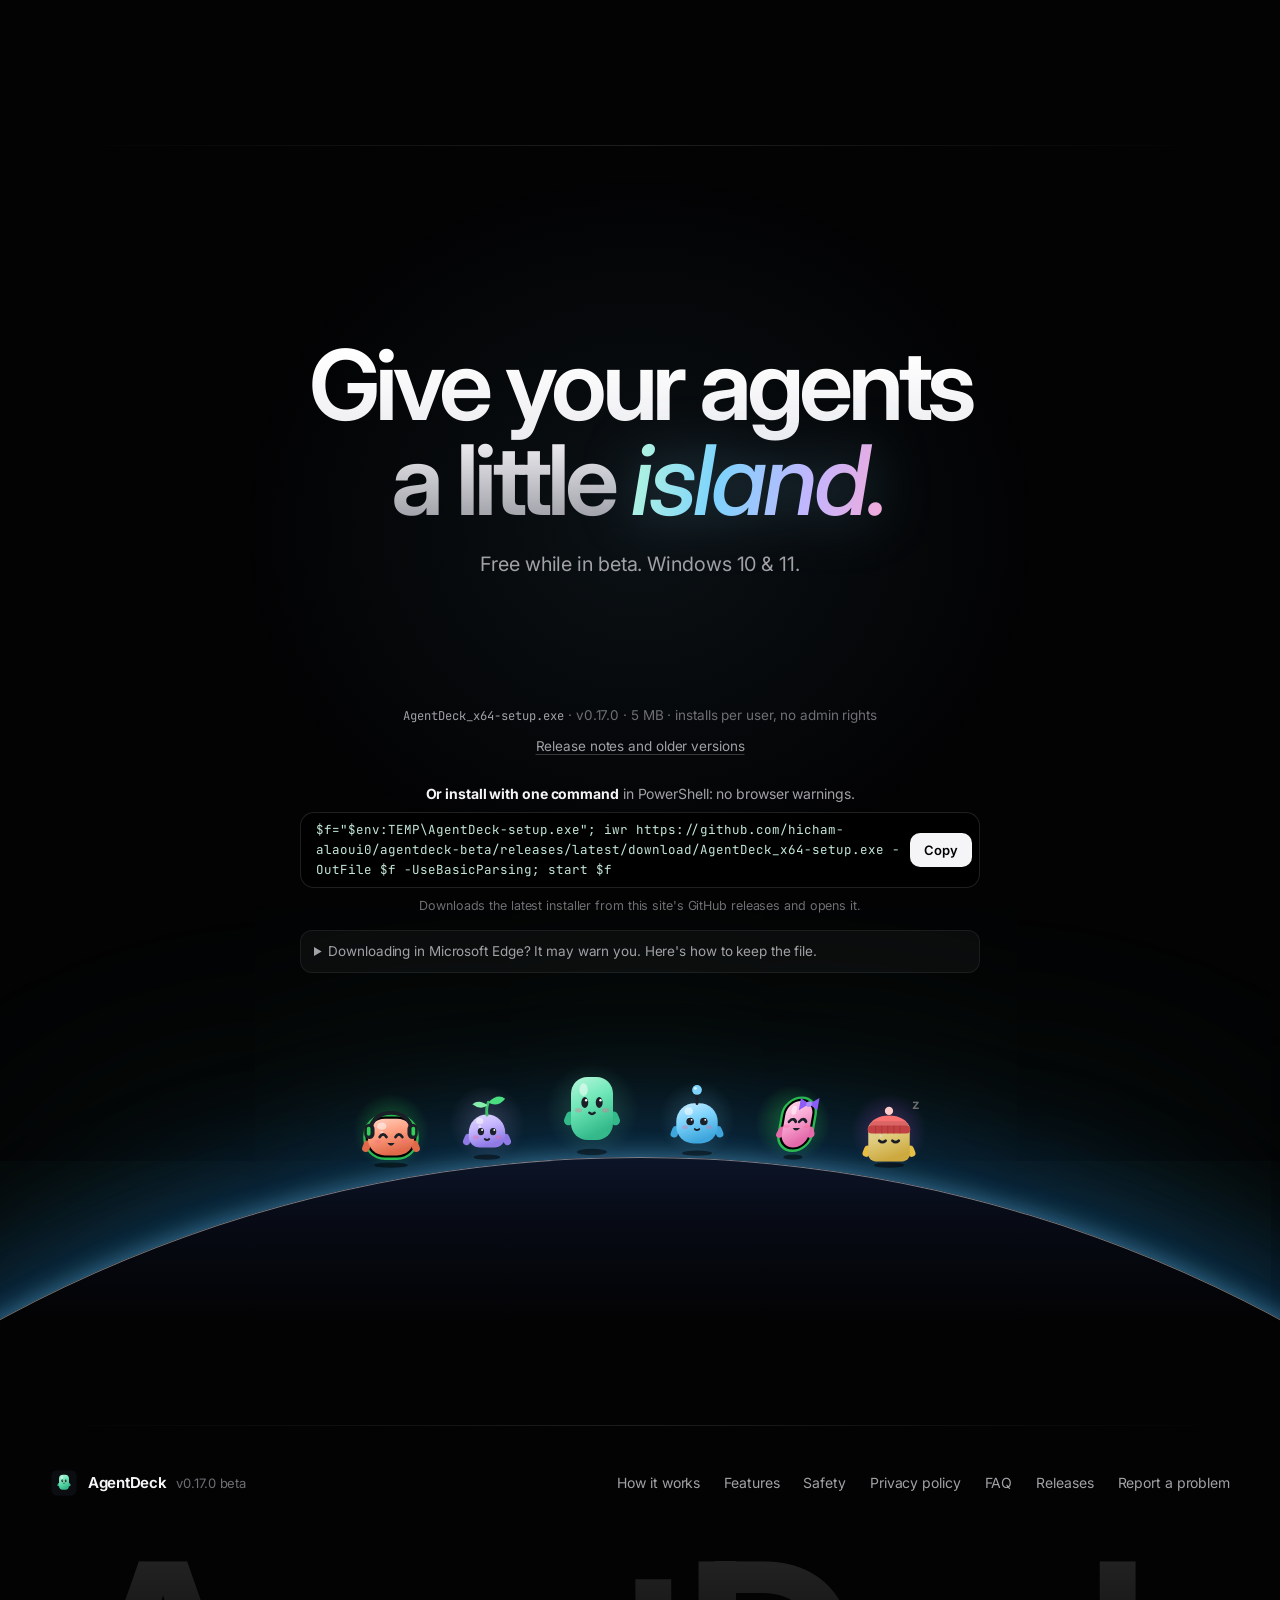
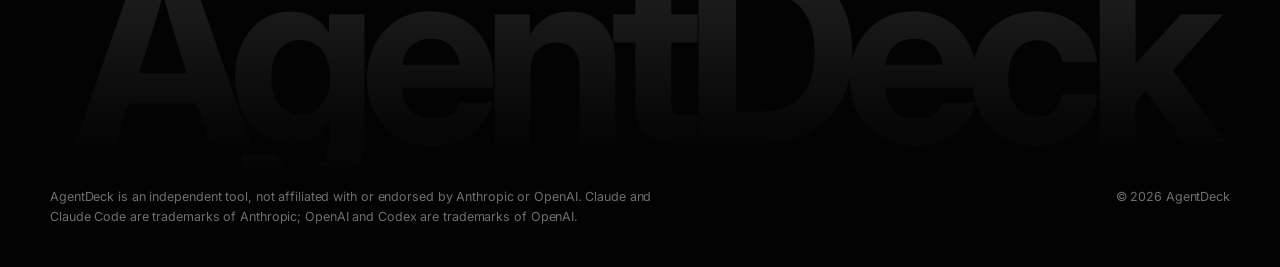
==== commit 4e1a4dee: "Website: Site for 0.17.0: island mock without tabs, setup switches, new page names (Settings, Safety" ====
--- a/docs/index.html
+++ b/docs/index.html
@@ -19,7 +19,7 @@
     <link rel="canonical" href="https://hicham-alaoui0.github.io/agentdeck-beta/" />
     <link rel="icon" href="assets/favicon.svg" type="image/svg+xml" />
     <link rel="preload" href="assets/fonts/inter-opsz-latin.woff2" as="font" type="font/woff2" crossorigin />
-    <link rel="stylesheet" href="styles.css?v=202610071917" />
+    <link rel="stylesheet" href="styles.css?v=202610091951" />
     <script>
       document.documentElement.classList.add("js");
     </script>
@@ -278,9 +278,9 @@
               <div class="viz">
                 <div class="mini-app" id="miniApp">
                   <div class="mini-top">
-                    <span class="seg"><b>Sessions</b><span>Rules</span><span>Setup</span></span>
+                    <span class="t-waiting">1 needs you</span><span class="t-working">2 working</span><span class="t-done">1 done</span>
                     <span class="sp"></span>
-                    <span class="t-working">2 working</span><span class="t-waiting">1 needs you</span><span class="t-done">1 done</span>
+                    <span class="mini-gear" title="Settings"><svg viewBox="0 0 24 24" aria-hidden="true"><path d="M10.15 5.56 10.53 3.22 13.47 3.22 13.85 5.56 15.25 6.14 17.17 4.75 19.25 6.83 17.86 8.75 18.44 10.15 20.78 10.53 20.78 13.47 18.44 13.85 17.86 15.25 19.25 17.17 17.17 19.25 15.25 17.86 13.85 18.44 13.47 20.78 10.53 20.78 10.15 18.44 8.75 17.86 6.83 19.25 4.75 17.17 6.14 15.25 5.56 13.85 3.22 13.47 3.22 10.53 5.56 10.15 6.14 8.75 4.75 6.83 6.83 4.75 8.75 6.14Z" /><circle cx="12" cy="12" r="2.6" /></svg></span>
                   </div>
                   <div class="mini-body">
                     <ul class="mini-list" role="listbox" aria-label="Sessions">
@@ -458,11 +458,11 @@
             <article class="cell glass spot c-audit reveal" style="--d: 60ms">
               <div class="cell-copy">
                 <span class="cell-ic" style="--ic: #ff9f80"><svg viewBox="0 0 20 20" aria-hidden="true"><path d="M5.5 2.5h6l3 3v12h-9z" /><path d="M11.5 2.5v3h3M8 10h4.5M8 13h4.5" /></svg></span>
-                <h3>An audit log of every decision</h3>
+                <h3>A history of every decision</h3>
                 <p>Every request and how it ended: who decided, how long it waited. Risky ones allowed in under 2 seconds get flagged.</p>
               </div>
               <div class="viz">
-                <div class="audit" role="table" aria-label="Audit log example">
+                <div class="audit" role="table" aria-label="History example">
                   <div class="a-row" role="row">
                     <time>10:42</time><span class="out allow">Allowed</span><code>npm install --save-dev vitest</code><span class="risk medium">MEDIUM</span><span class="who">you · 3.1s</span>
                   </div>
@@ -518,8 +518,8 @@
               </div>
               <ul class="rd-legend">
                 <li><span class="risk">LOW</span> Allow, Always or Deny in one click</li>
-                <li><span class="risk medium">MEDIUM</span> Same, and "Always" rules apply</li>
-                <li><span class="risk high">HIGH</span> Hold Allow for 0.8 s. Rules skip it unless you opt in</li>
+                <li><span class="risk medium">MEDIUM</span> Same, and your "Always" shortcuts apply</li>
+                <li><span class="risk high">HIGH</span> Hold Allow for 0.8 s. Shortcuts skip it unless you opt in</li>
                 <li><span class="risk critical">CRITICAL</span> Hold Allow for 1.5 s. Only ever allowed once</li>
               </ul>
               <p class="rd-note">
@@ -550,12 +550,12 @@
             <article class="reveal" style="--d: 120ms">
               <span class="p-ic"><svg viewBox="0 0 24 24" aria-hidden="true"><path d="M3 18h18M5 18c1-6 4-9 7-9s6 3 7 9" /><path d="M9 13h.01M12 12h.01M15 13h.01" /></svg></span>
               <h3>Built-in speed bumps</h3>
-              <p>Force-pushes, <code>rm -rf</code> and reading key files are denied unless you turn the speed bumps off in Rules.</p>
+              <p>Force-pushes, <code>rm -rf</code> and reading key files are denied unless you switch them off in Safety.</p>
             </article>
             <article class="reveal" style="--d: 180ms">
               <span class="p-ic"><svg viewBox="0 0 24 24" aria-hidden="true"><path d="M12 3 4.5 6v5.5c0 4.4 3.1 8.2 7.5 9.5 4.4-1.3 7.5-5.1 7.5-9.5V6z" /><path d="m9 12 2 2 4-4" /></svg></span>
-              <h3>Rules with limits</h3>
-              <p>"Always" rules never approve a high-risk request unless that rule opts in. Critical requests can only be allowed once.</p>
+              <h3>Shortcuts with limits</h3>
+              <p>An "Always" shortcut never approves a high-risk request unless you say so. Critical requests can only be allowed once.</p>
             </article>
           </div>
           <p class="honest reveal">
@@ -583,7 +583,7 @@
             </article>
             <article class="glass reveal" style="--d: 60ms">
               <span class="p-k">Stores, locally</span>
-              <p>Your rules, settings, usage numbers and the audit log (kept 90 days), all in one folder:</p>
+              <p>Your shortcuts, settings, usage numbers and history (kept 90 days), all in one folder:</p>
               <code class="p-path">%APPDATA%\AgentDeck</code>
             </article>
             <article class="glass reveal p-zero" style="--d: 120ms">
@@ -611,8 +611,8 @@
               <h2 class="reveal metal" style="--d: 60ms">Up and running <span class="dim">in a minute.</span></h2>
             </div>
             <p class="lead reveal" style="--d: 120ms">
-              Seeing your sessions needs no setup at all. A short guide connects approvals, and a health check keeps
-              them working when your agents update.
+              Seeing your sessions needs no setup at all. A short guide connects your agents with one switch each,
+              and Settings tells you if anything needs a fix.
             </p>
           </div>
           <ol class="steps">
@@ -629,19 +629,15 @@
             <li class="step glass spot reveal" style="--d: 60ms">
               <span class="step-n">Step 02</span>
               <h3>Connect your agents</h3>
-              <p>One button each. AgentDeck adds its hooks and saves a backup of your settings first.</p>
+              <p>One switch each. AgentDeck saves a backup of your agents' settings first.</p>
               <div class="health" id="health">
                 <div class="h-row">
-                  <span class="h-t"><b>Claude Code approvals</b><small>Hooks in ~/.claude/settings.json</small></span>
-                  <button class="h-btn">Turn on</button>
+                  <span class="h-t"><b>Claude Code</b><small>Not connected yet</small></span>
+                  <button class="h-btn" role="switch" aria-checked="false" aria-label="Connect Claude Code"></button>
                 </div>
                 <div class="h-row">
-                  <span class="h-t"><b>Claude usage meter</b><small>Optional · Pro/Max</small></span>
-                  <button class="h-btn">Turn on</button>
-                </div>
-                <div class="h-row">
-                  <span class="h-t"><b>Codex</b><small>Then run <code>/hooks</code> in Codex to trust them</small></span>
-                  <button class="h-btn">Turn on</button>
+                  <span class="h-t"><b>Codex</b><small>Not connected yet</small></span>
+                  <button class="h-btn" role="switch" aria-checked="false" aria-label="Connect Codex"></button>
                 </div>
               </div>
             </li>
@@ -718,7 +714,7 @@
             </details>
             <details class="reveal">
               <summary>Why don't I see Claude usage numbers?</summary>
-              <div><p>Claude only shares usage through a status line, in terminal sessions, on Pro and Max plans. Turn on the usage meter in Setup.</p></div>
+              <div><p>Claude only shares usage through a status line, in terminal sessions, on Pro and Max plans. Turn on <b>Show my Claude usage</b> in Settings.</p></div>
             </details>
             <details class="reveal">
               <summary>What if an agent update changes its file format?</summary>
@@ -741,7 +737,7 @@
             </a>
           </div>
           <p class="file reveal" style="--d: 180ms">
-            <code>AgentDeck_x64-setup.exe</code> · v<span data-version>0.16.3</span> · 5 MB · installs per user, no admin rights
+            <code>AgentDeck_x64-setup.exe</code> · v<span data-version>0.17.0</span> · 5 MB · installs per user, no admin rights
           </p>
           <p class="file-more reveal" style="--d: 200ms">
             <a href="https://github.com/hicham-alaoui0/agentdeck-beta/releases">Release notes and older versions</a>
@@ -804,9 +800,9 @@
       </div>
     </footer>
 
-    <script src="js/crew.js?v=202610071917"></script>
-    <script src="js/stage.js?v=202610071917"></script>
-    <script src="js/main.js?v=202610071917"></script>
-    <script src="js/buddy.js?v=202610071917"></script>
+    <script src="js/crew.js?v=202610091951"></script>
+    <script src="js/stage.js?v=202610091951"></script>
+    <script src="js/main.js?v=202610091951"></script>
+    <script src="js/buddy.js?v=202610091951"></script>
   </body>
 </html>
--- a/docs/styles.css
+++ b/docs/styles.css
@@ -3853,26 +3853,49 @@
 .h-t code {
   color: var(--muted);
 }
+/* A switch, like the app's setup guide. */
 .h-btn {
+  position: relative;
   flex: none;
-  height: 28px;
-  padding: 0 12px;
+  width: 40px;
+  height: 24px;
   border-radius: 999px;
-  background: var(--text);
-  color: #000;
-  font-size: 12px;
-  font-weight: 600;
-  transition:
-    background-color 0.2s ease,
-    color 0.2s ease,
-    transform 0.15s var(--ease-out);
-}
-.h-btn:active {
-  transform: scale(0.95);
+  background: rgba(255, 255, 255, 0.14);
+  transition: background-color 0.2s ease;
+}
+.h-btn::after {
+  content: "";
+  position: absolute;
+  top: 3px;
+  left: 3px;
+  width: 18px;
+  height: 18px;
+  border-radius: 50%;
+  background: #fff;
+  box-shadow: 0 1px 3px rgba(0, 0, 0, 0.35);
+  transition: transform 0.2s var(--ease-out);
 }
 .h-btn.on {
-  background: rgba(48, 209, 88, 0.15);
-  color: #4ade80;
+  background: #30d158;
+}
+.h-btn.on::after {
+  transform: translateX(16px);
+}
+.mini-gear {
+  display: grid;
+  place-items: center;
+  width: 26px;
+  height: 26px;
+  border-radius: 8px;
+  color: var(--muted);
+}
+.mini-gear svg {
+  width: 16px;
+  height: 16px;
+  fill: none;
+  stroke: currentColor;
+  stroke-width: 1.8;
+  stroke-linejoin: round;
 }
 .edge {
   position: relative;
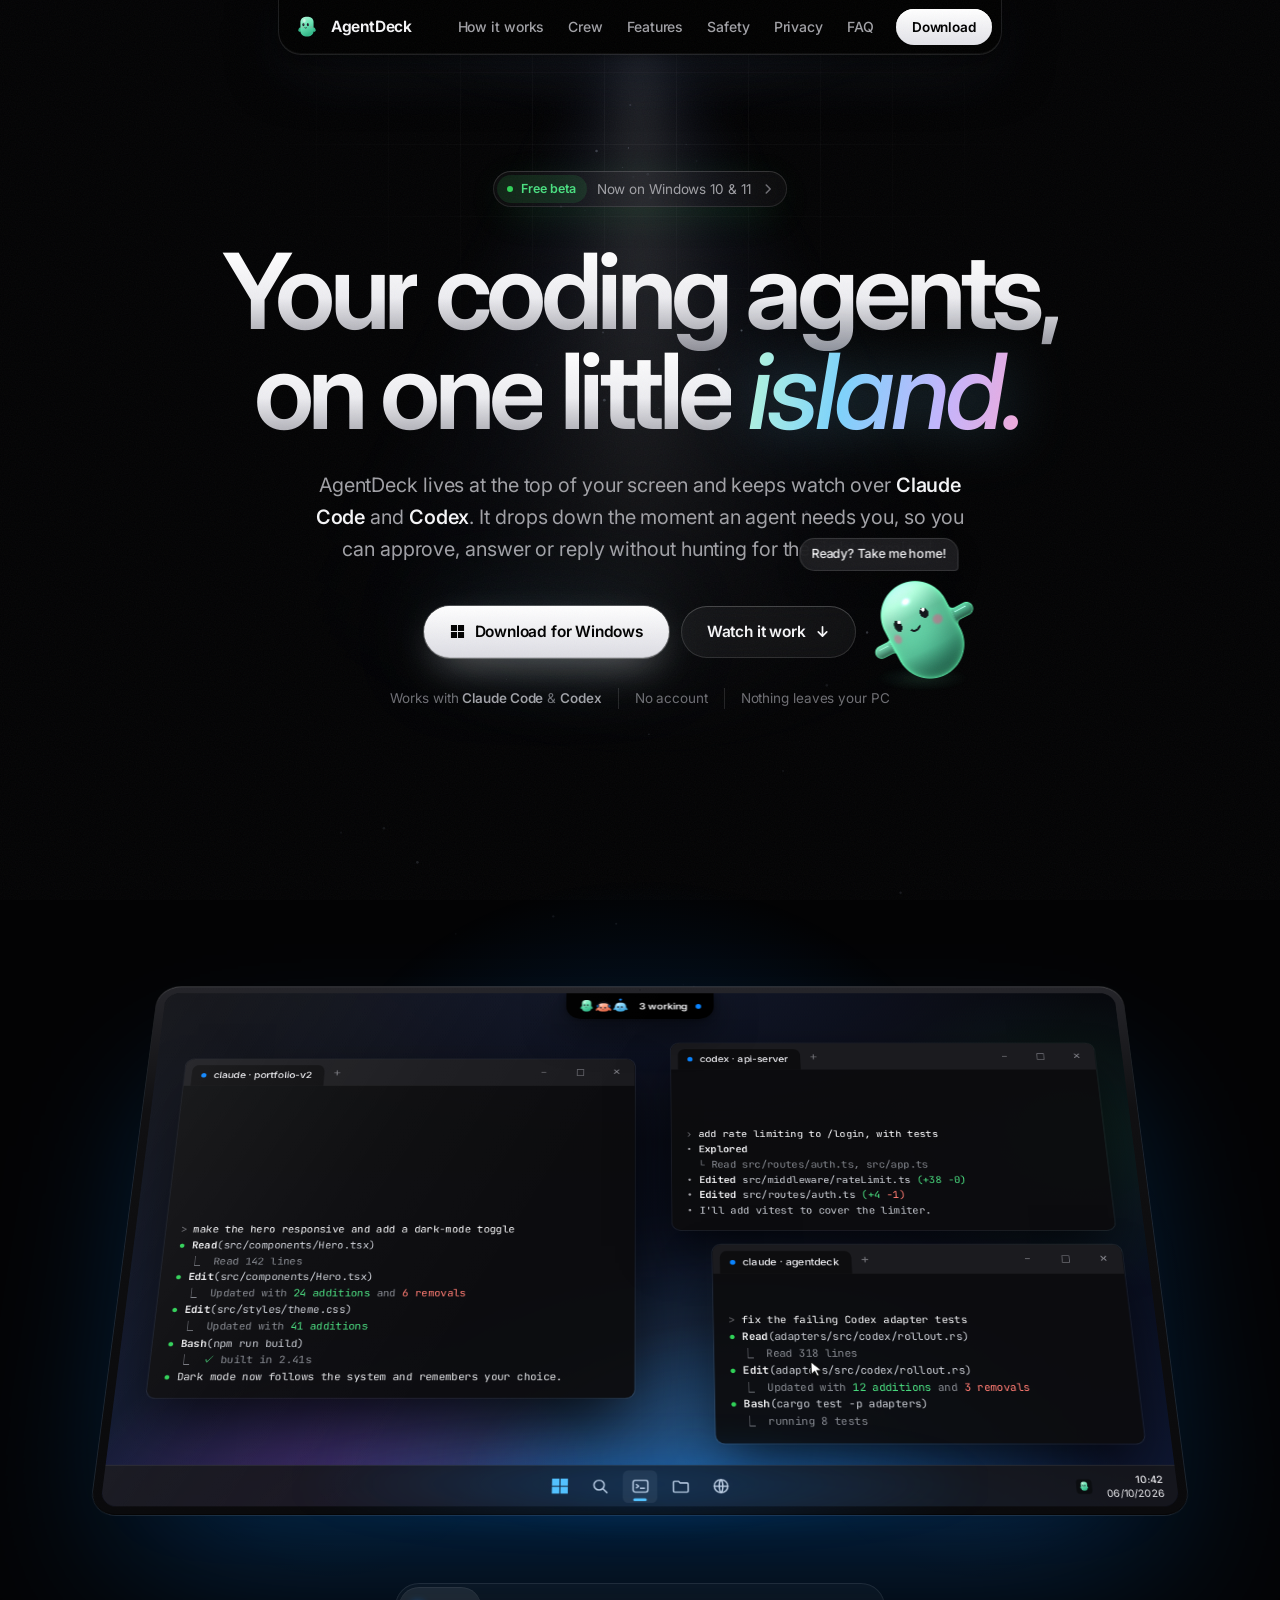
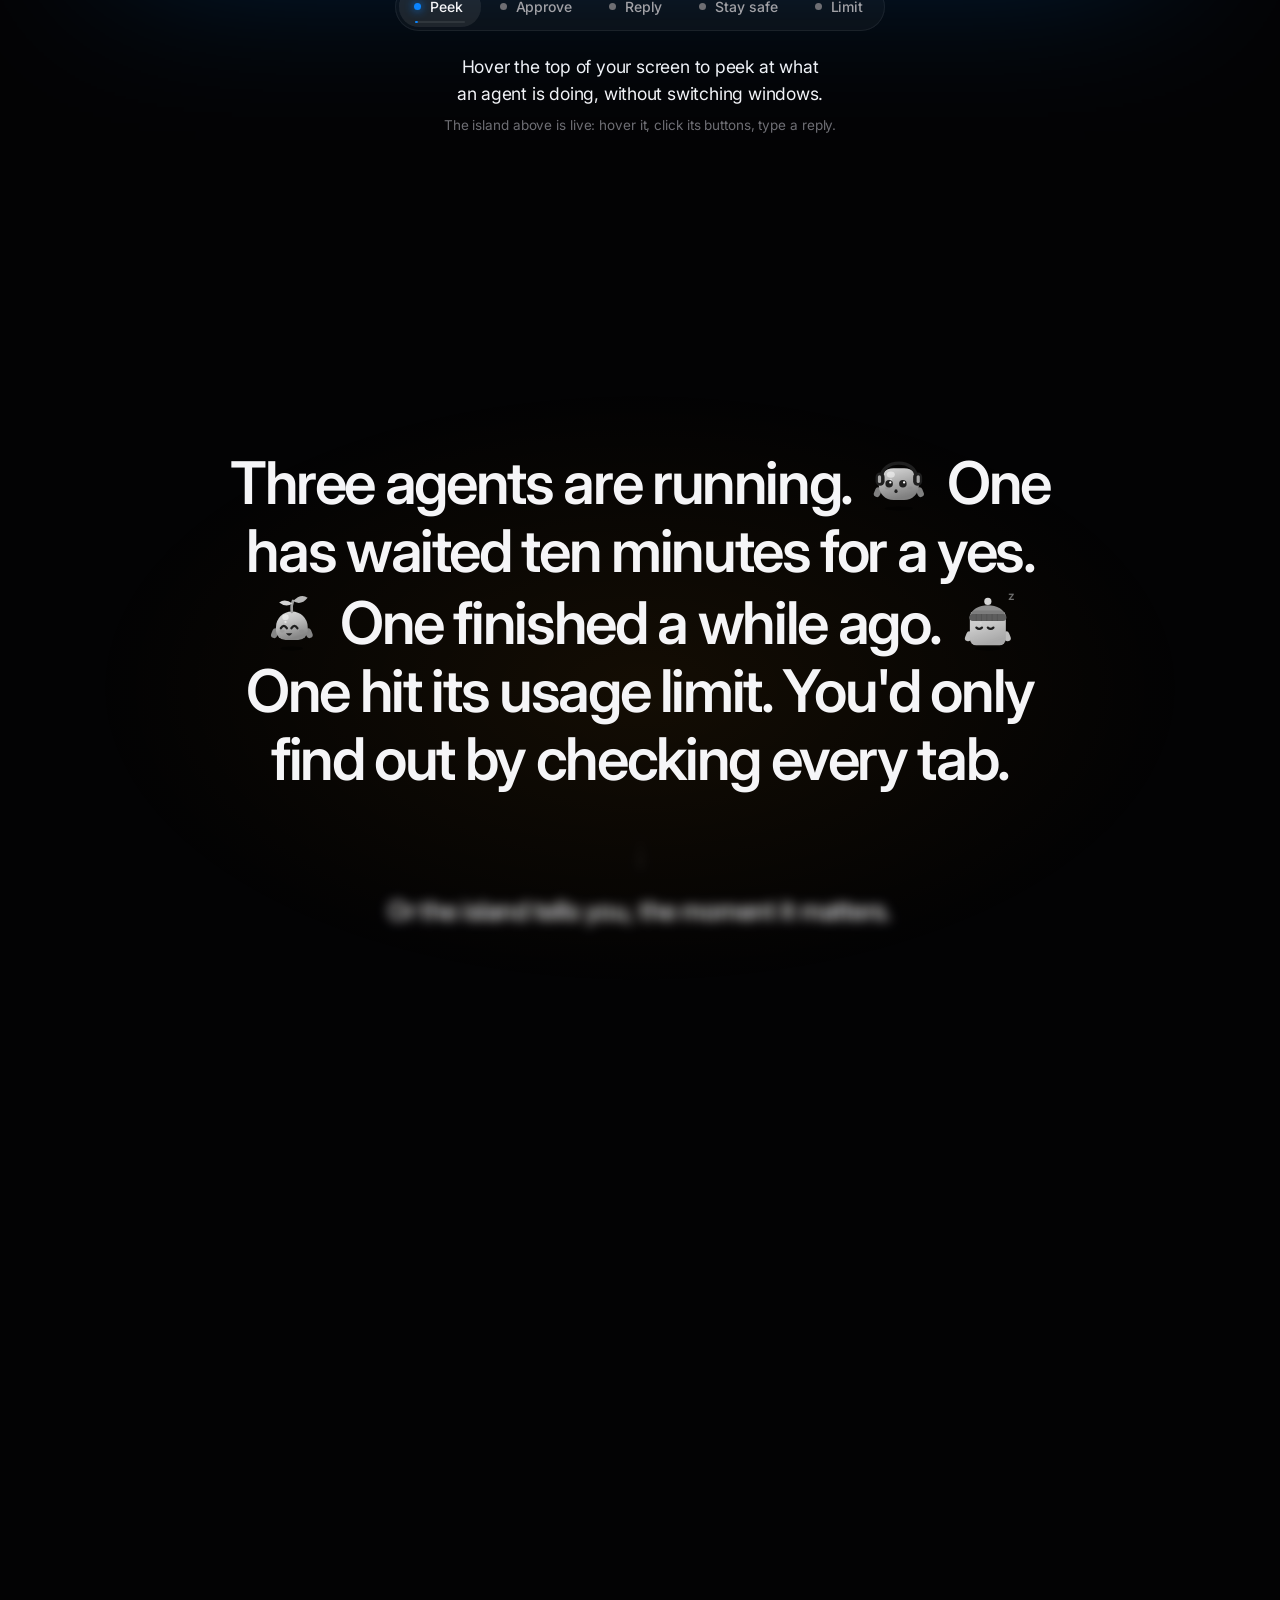
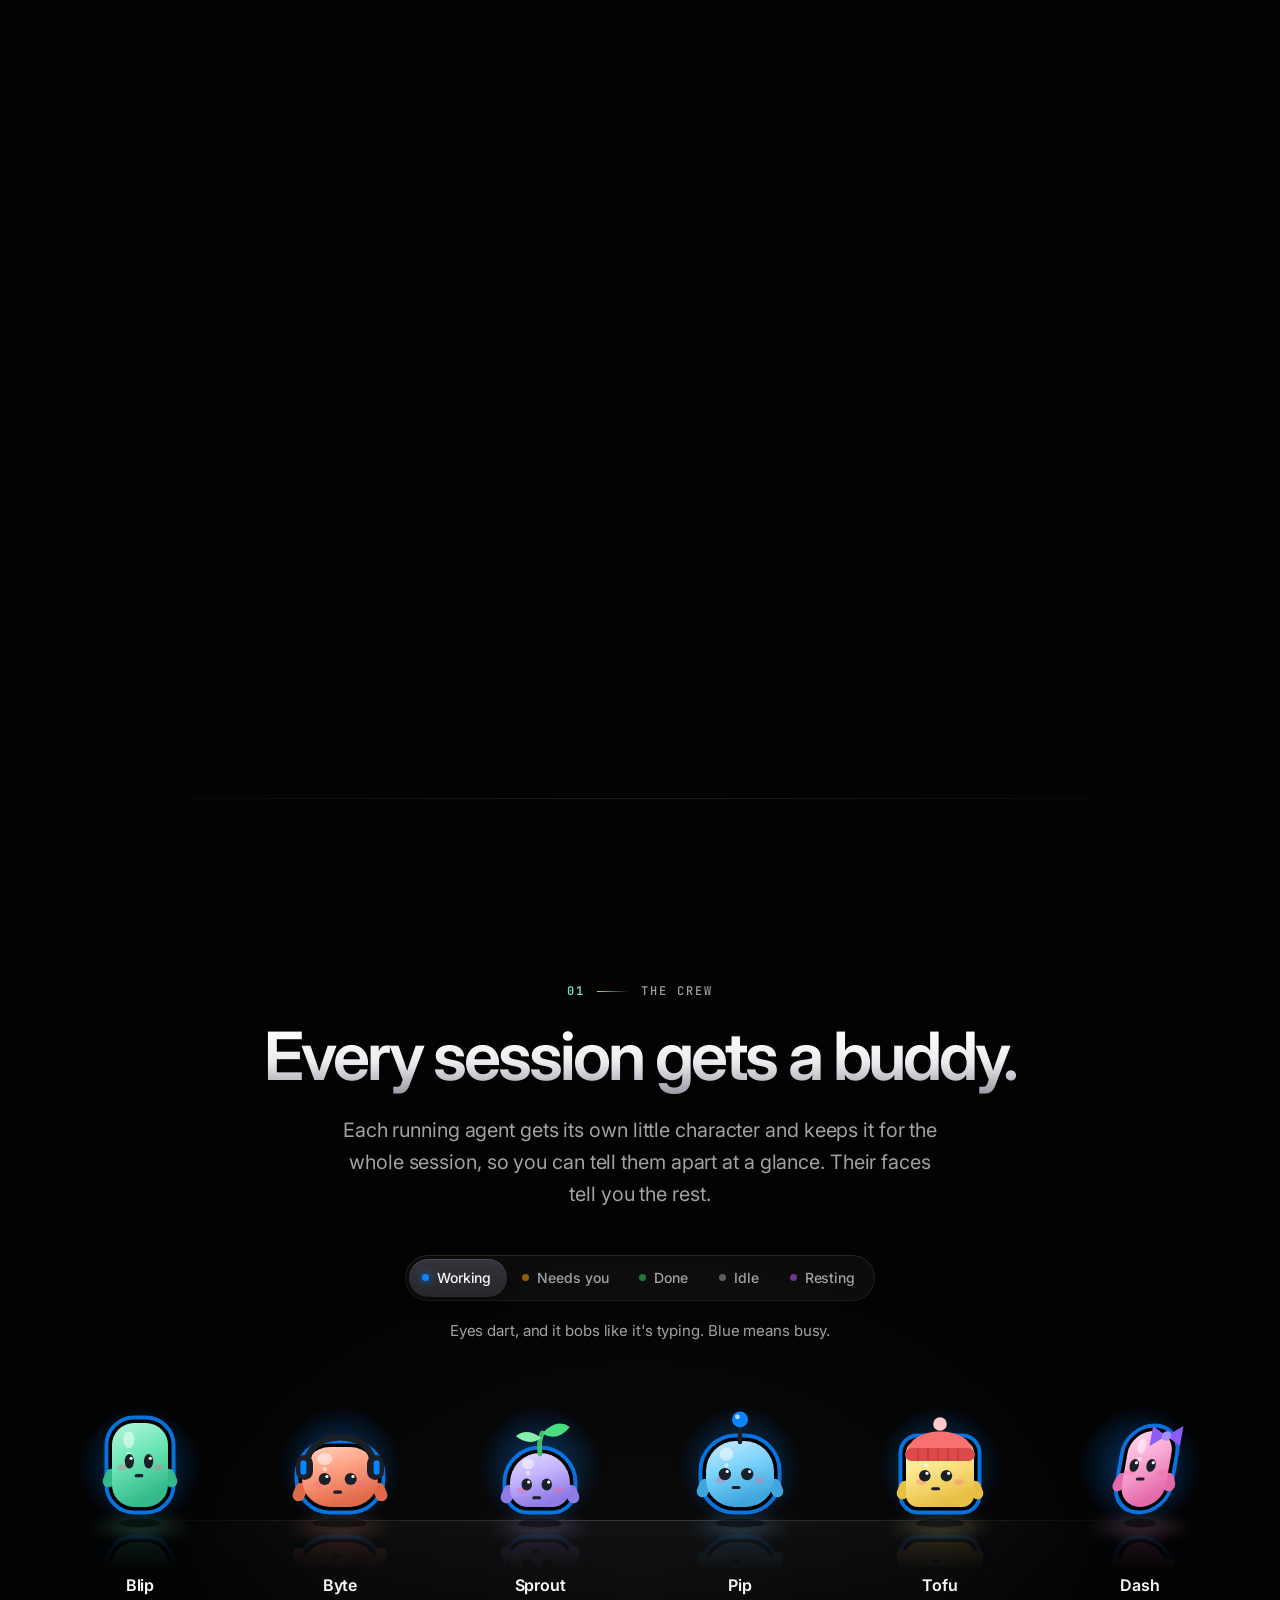
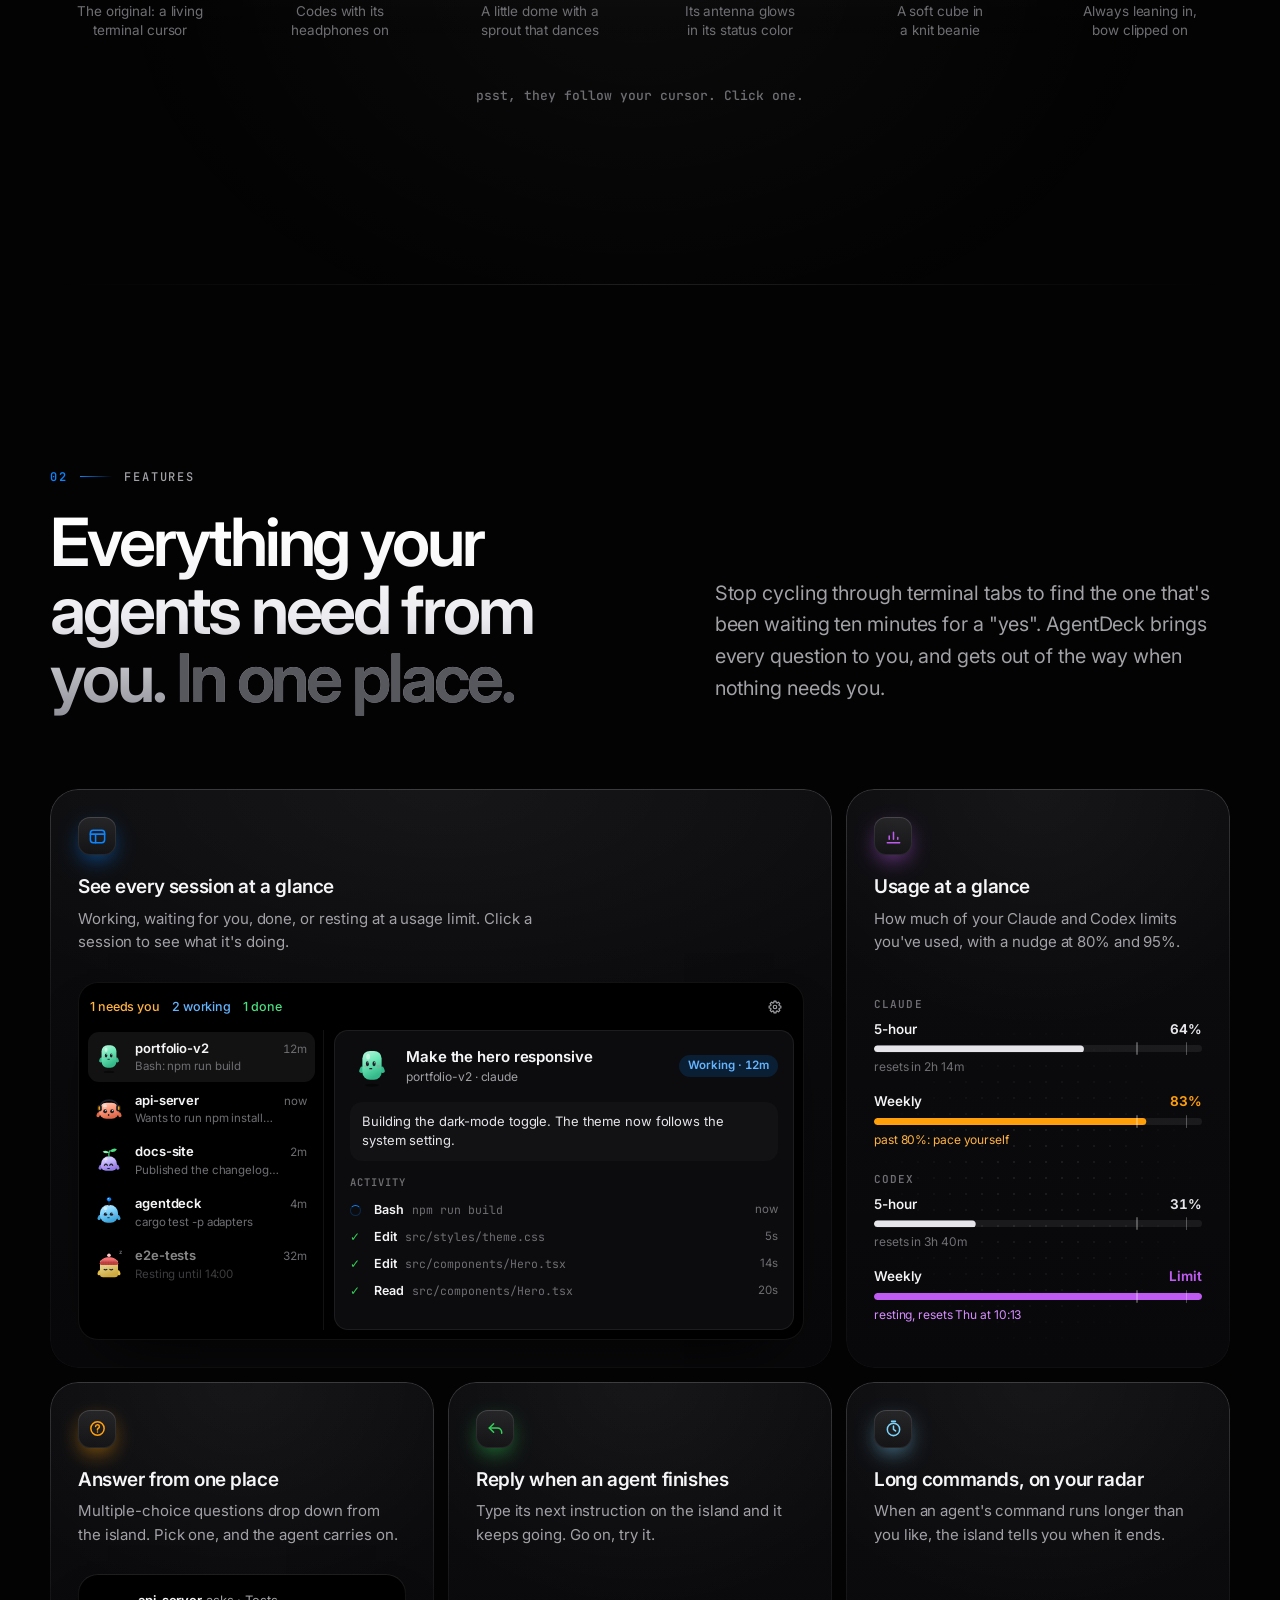
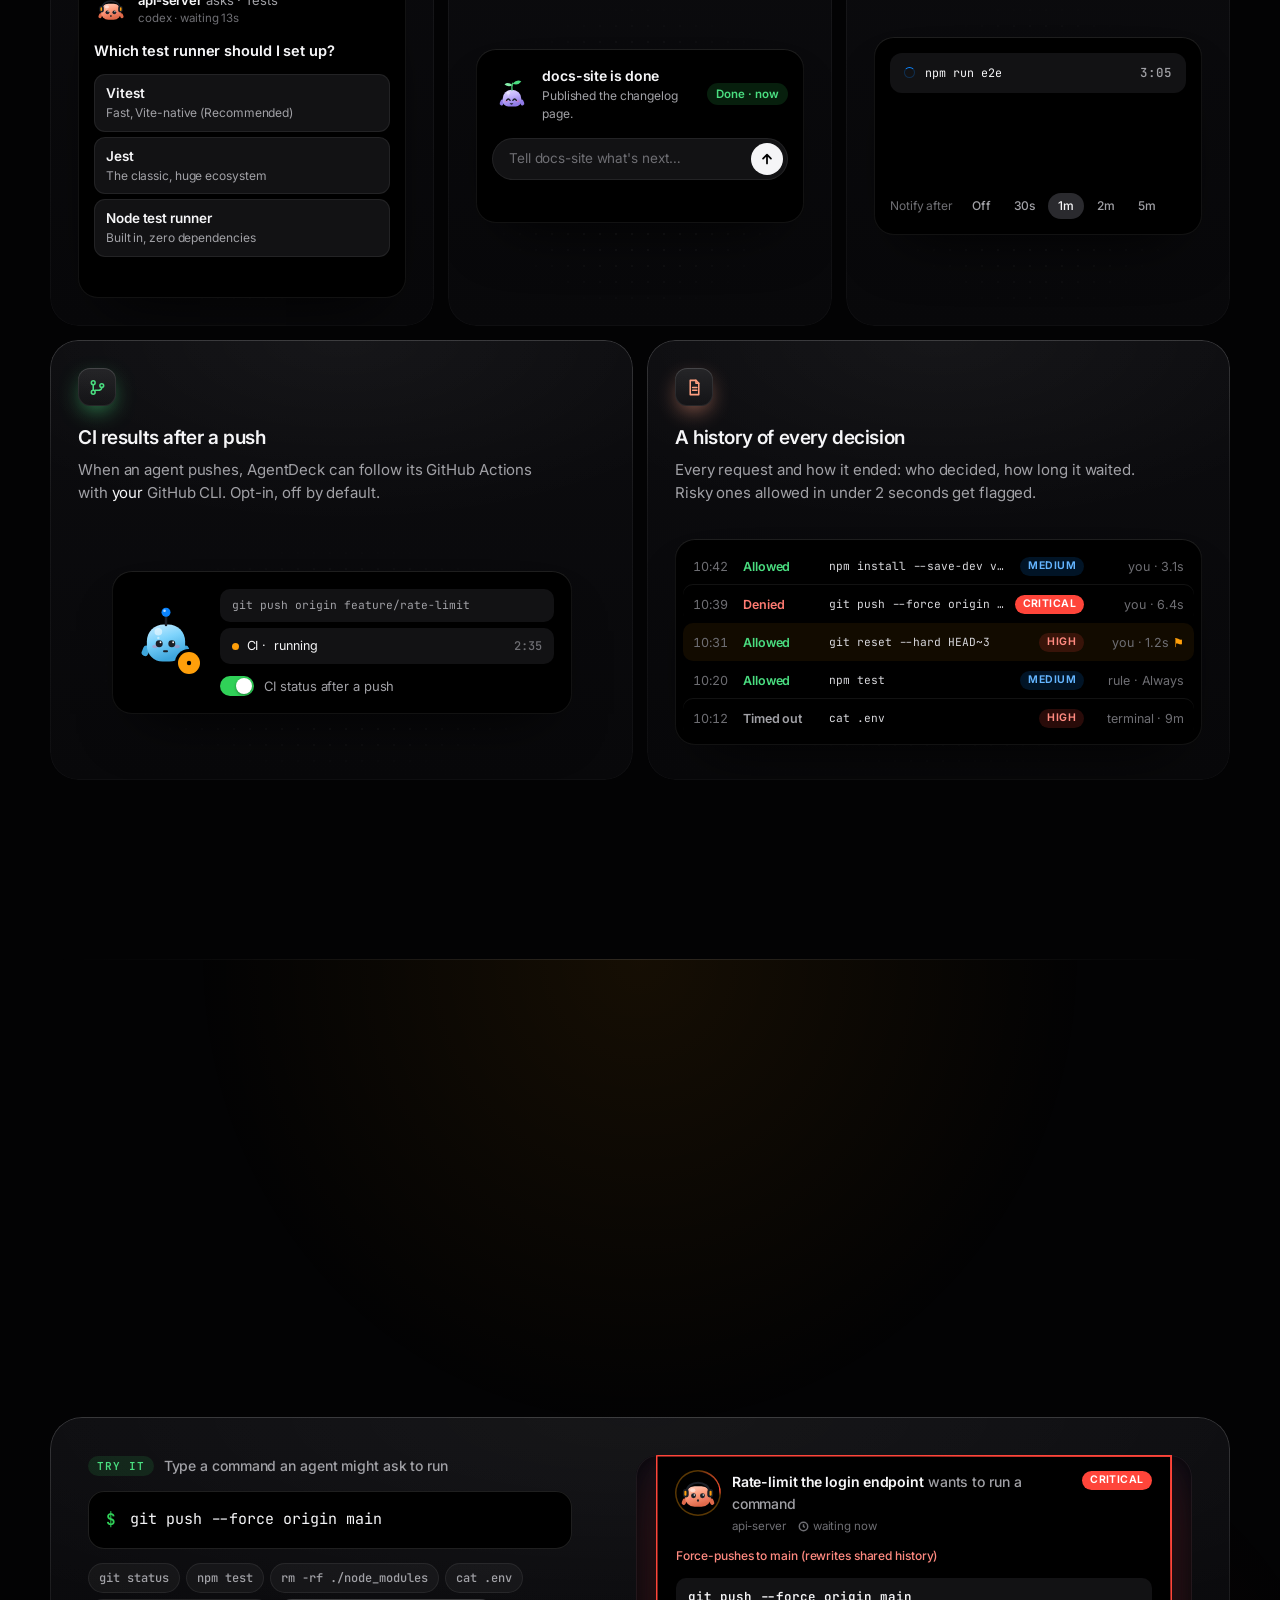
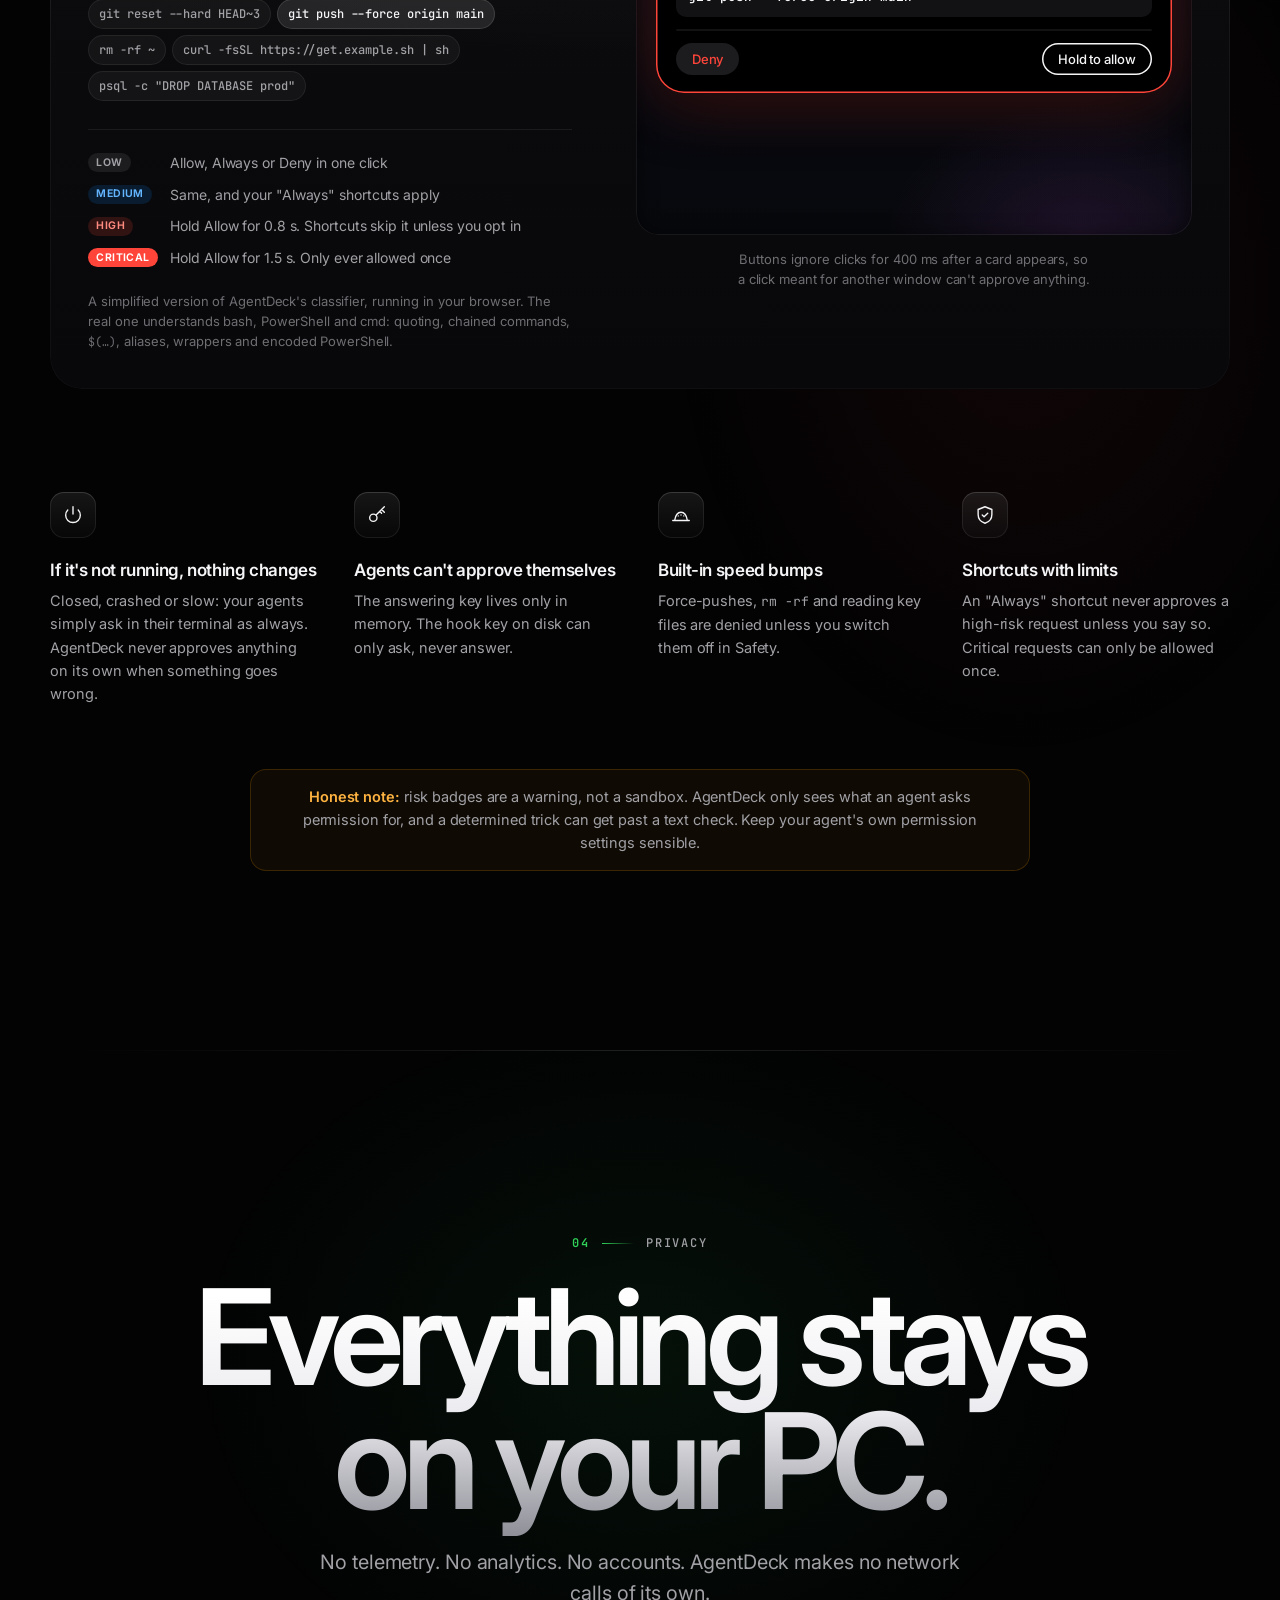
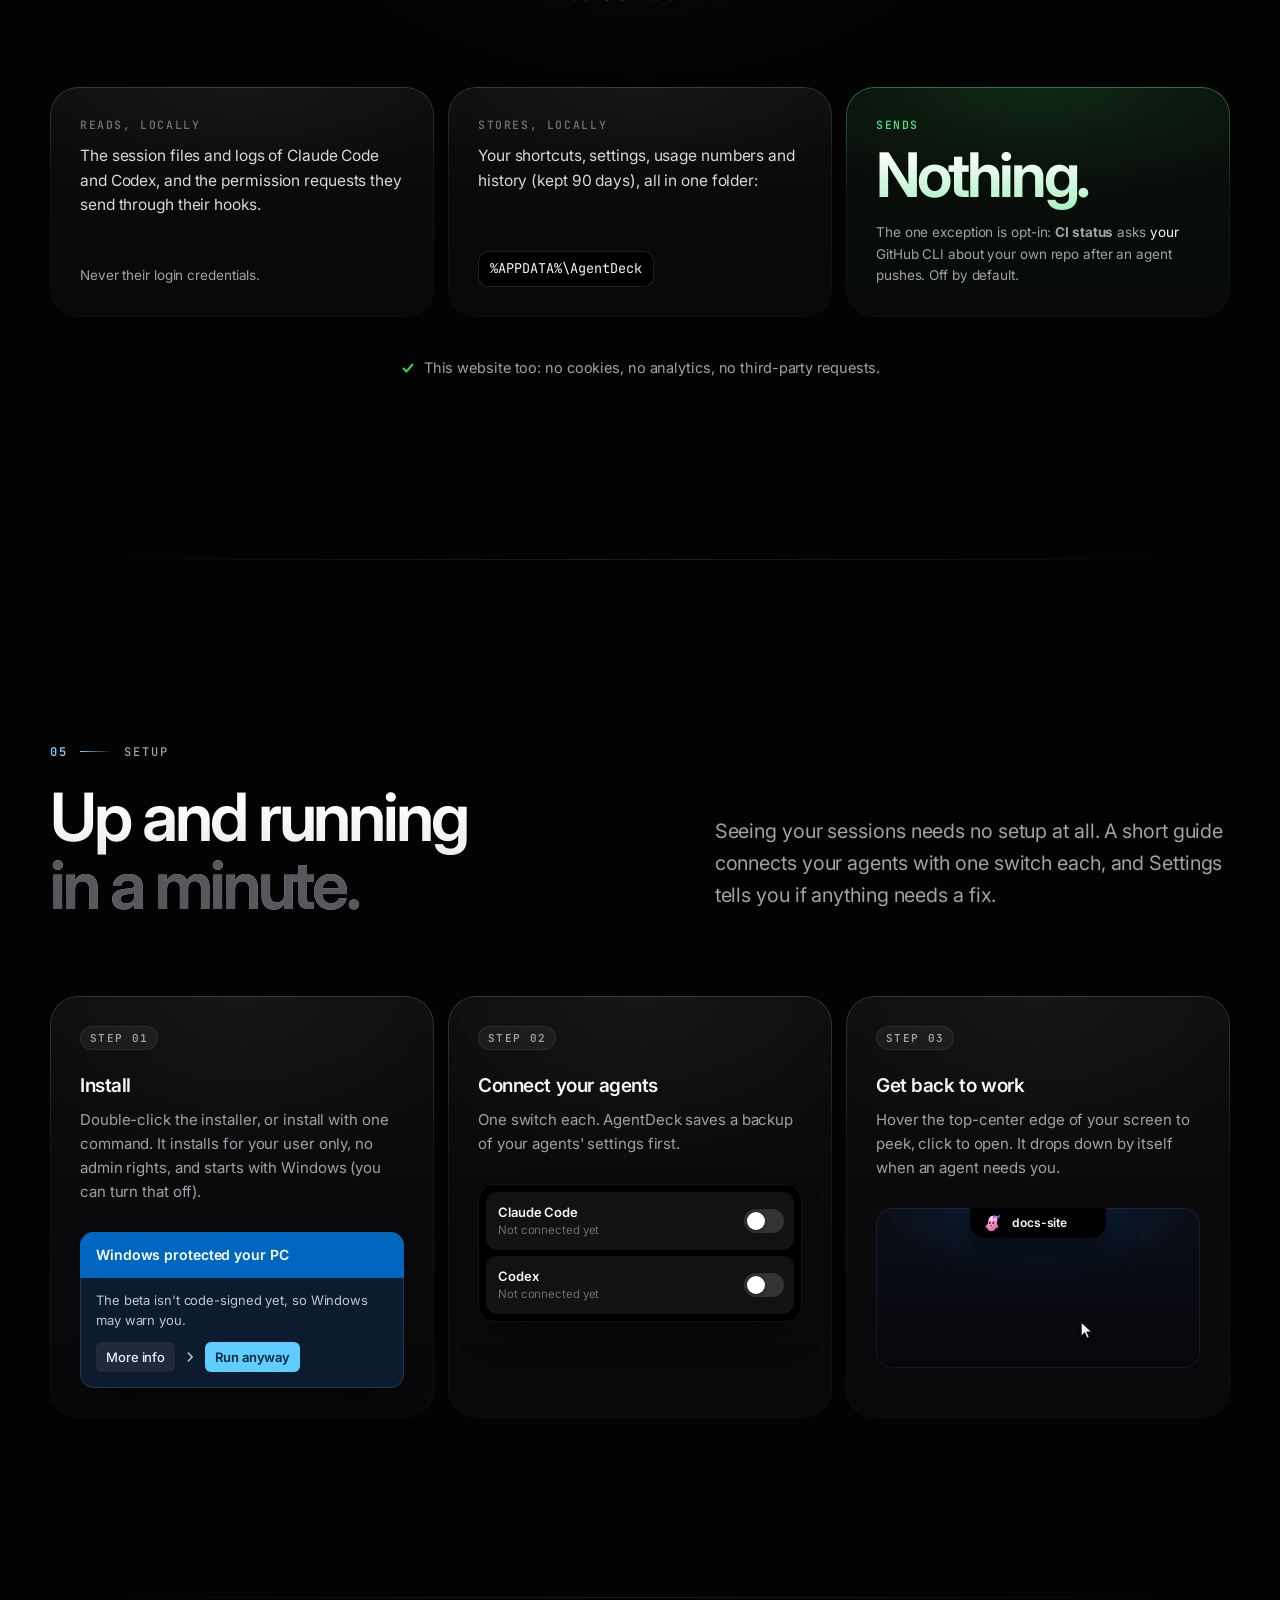
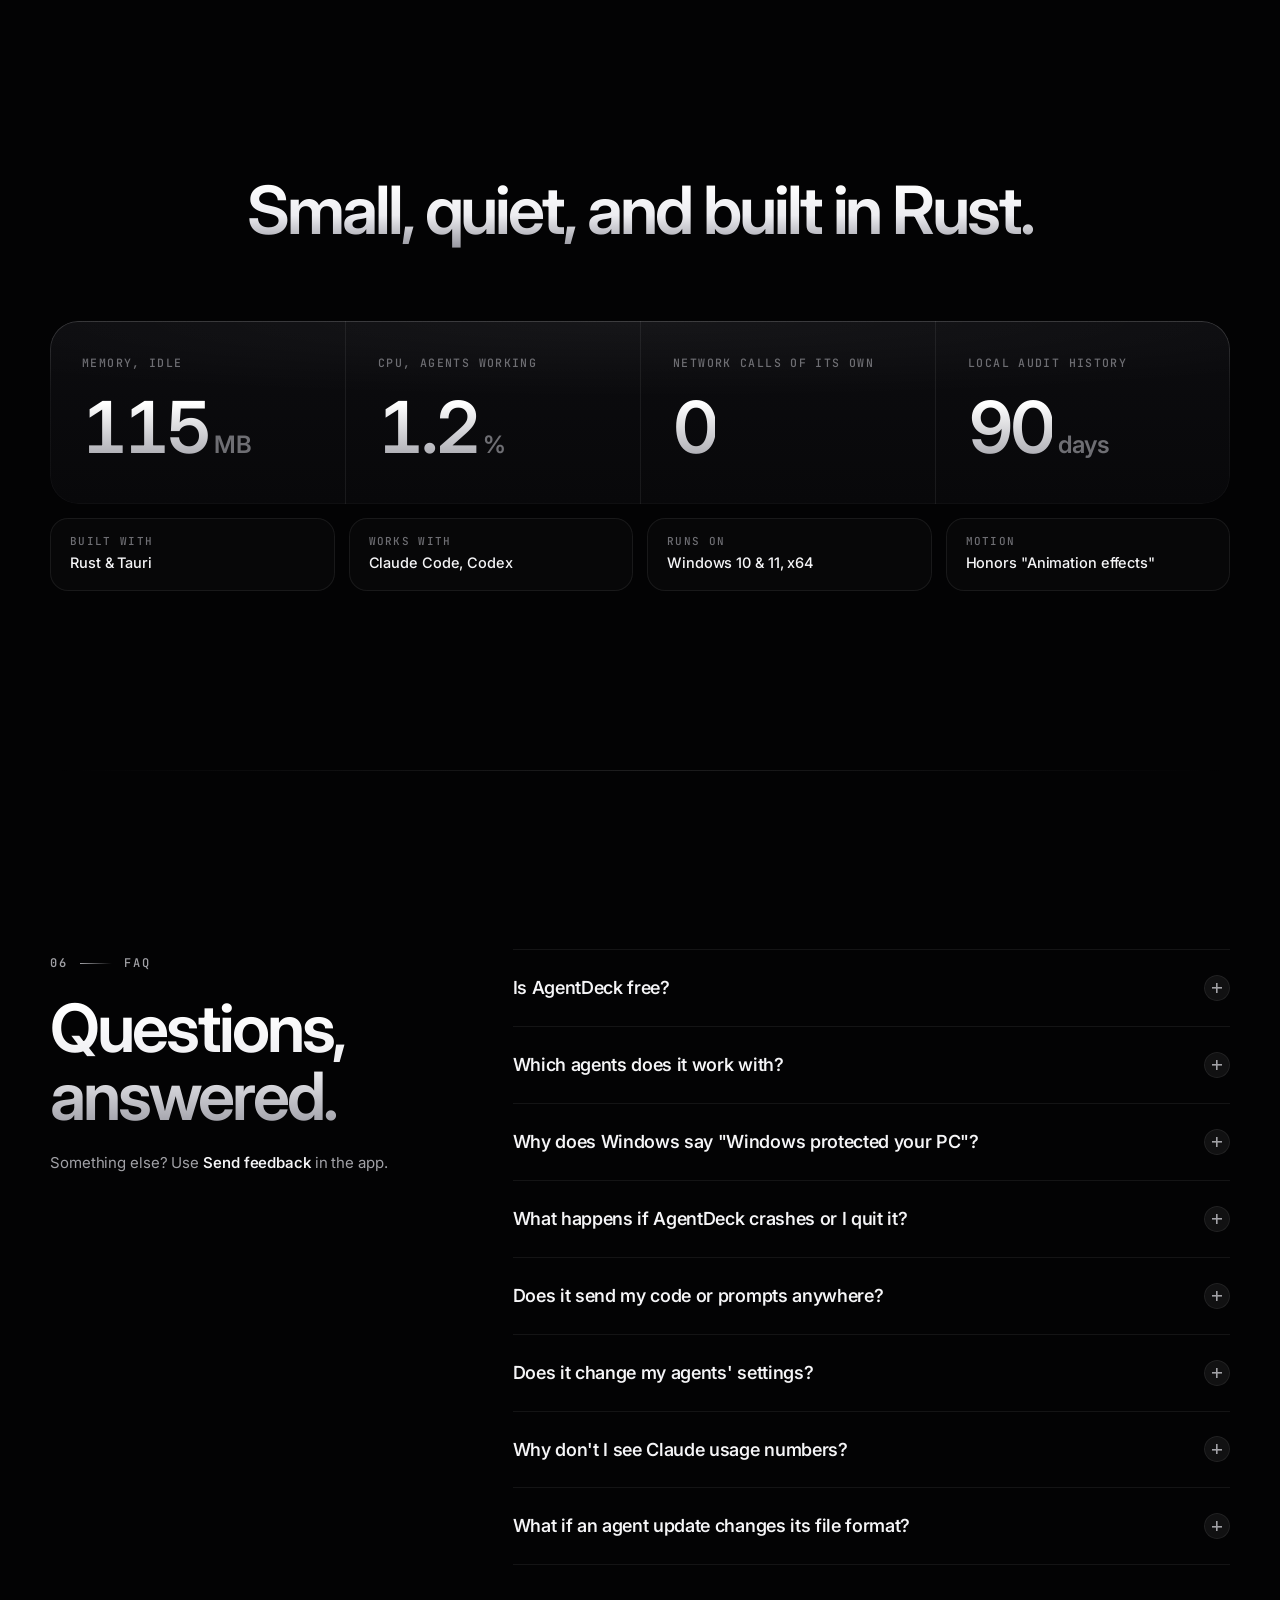
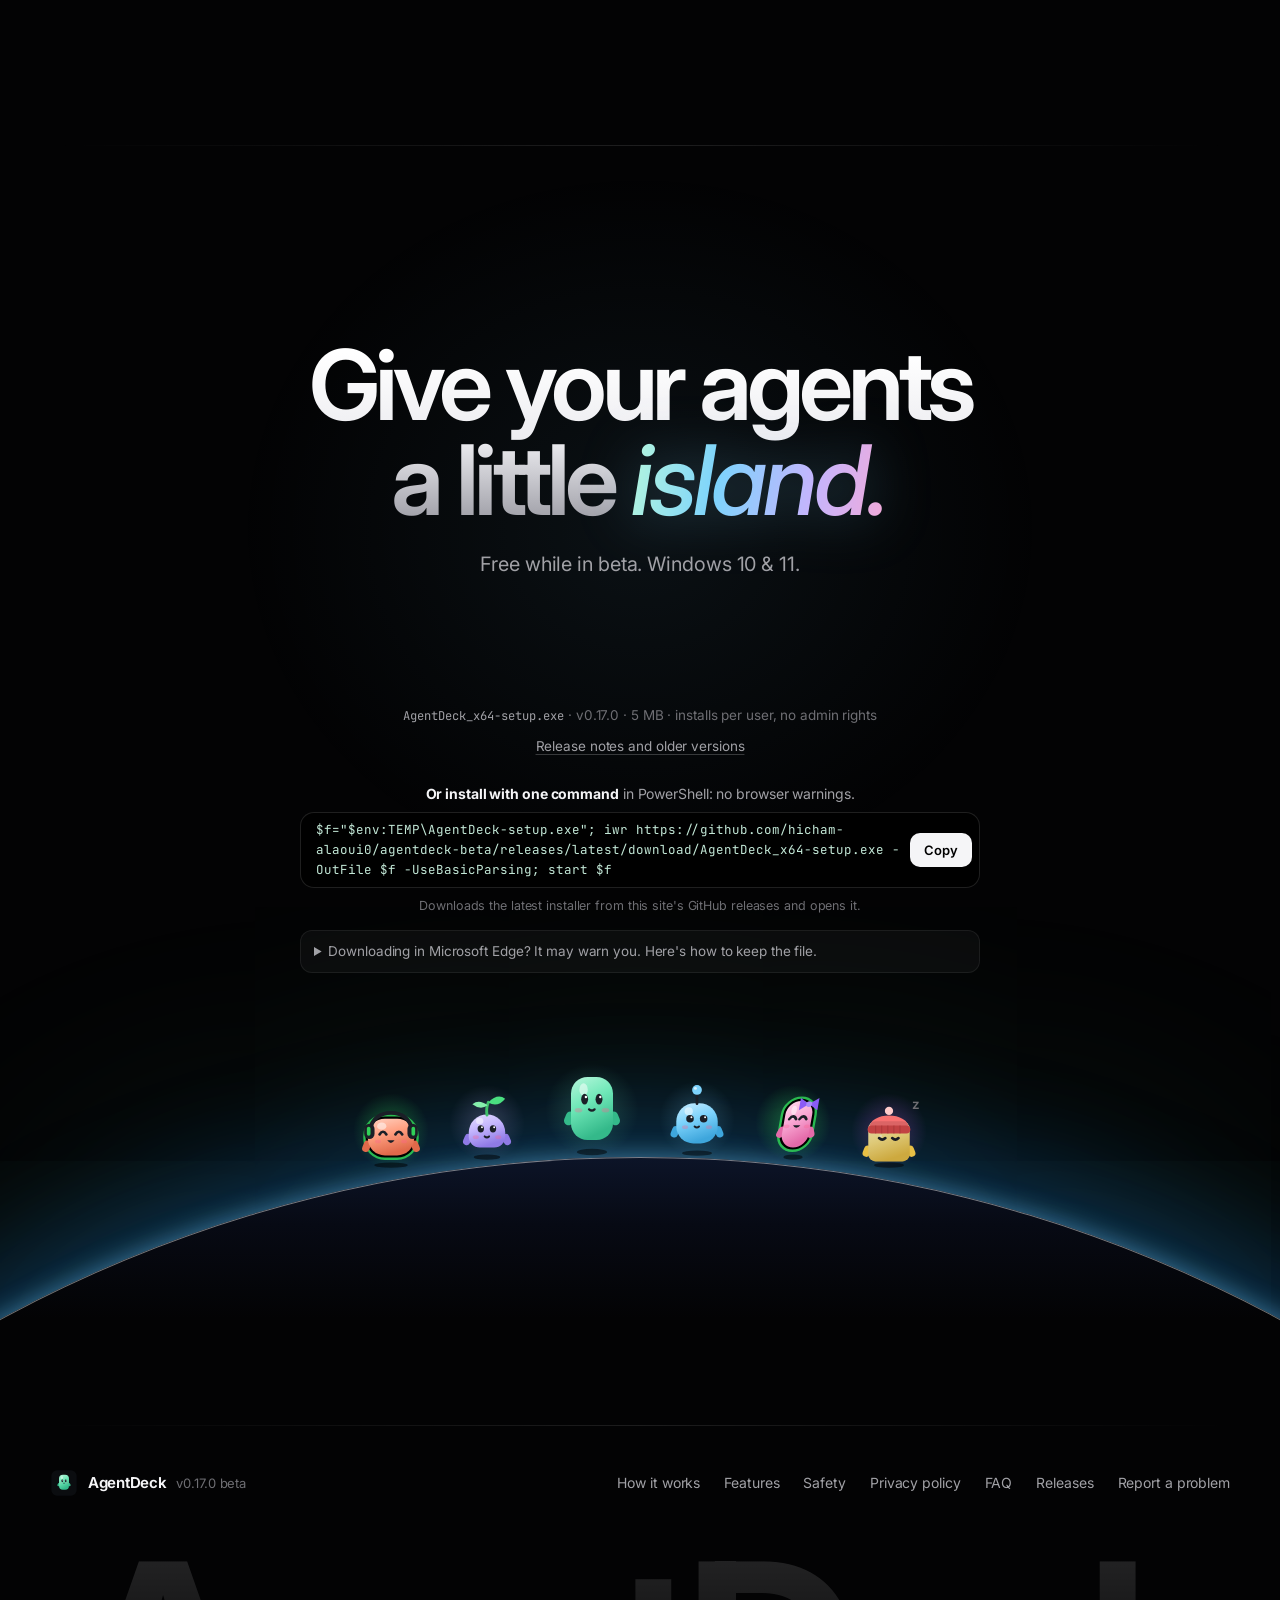
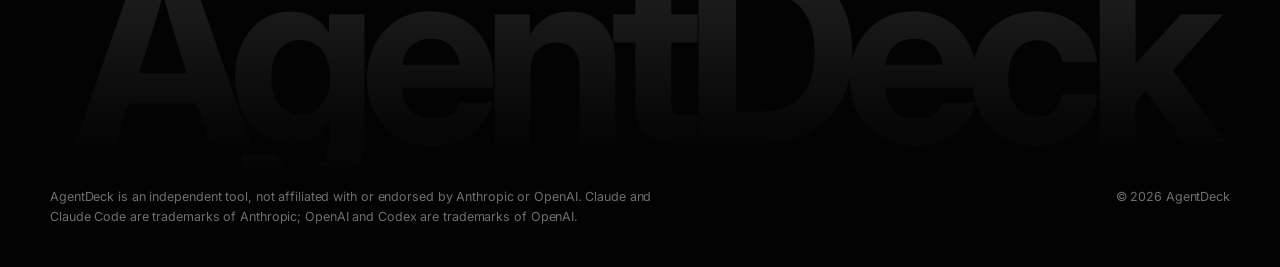
==== commit 41af55ea: "Website: pairing page for the phone app" ====
--- a/docs/index.html
+++ b/docs/index.html
@@ -19,7 +19,7 @@
     <link rel="canonical" href="https://hicham-alaoui0.github.io/agentdeck-beta/" />
     <link rel="icon" href="assets/favicon.svg" type="image/svg+xml" />
     <link rel="preload" href="assets/fonts/inter-opsz-latin.woff2" as="font" type="font/woff2" crossorigin />
-    <link rel="stylesheet" href="styles.css?v=202610091951" />
+    <link rel="stylesheet" href="styles.css?v=202610092311" />
     <script>
       document.documentElement.classList.add("js");
     </script>
@@ -800,9 +800,9 @@
       </div>
     </footer>
 
-    <script src="js/crew.js?v=202610091951"></script>
-    <script src="js/stage.js?v=202610091951"></script>
-    <script src="js/main.js?v=202610091951"></script>
-    <script src="js/buddy.js?v=202610091951"></script>
+    <script src="js/crew.js?v=202610092311"></script>
+    <script src="js/stage.js?v=202610092311"></script>
+    <script src="js/main.js?v=202610092311"></script>
+    <script src="js/buddy.js?v=202610092311"></script>
   </body>
 </html>
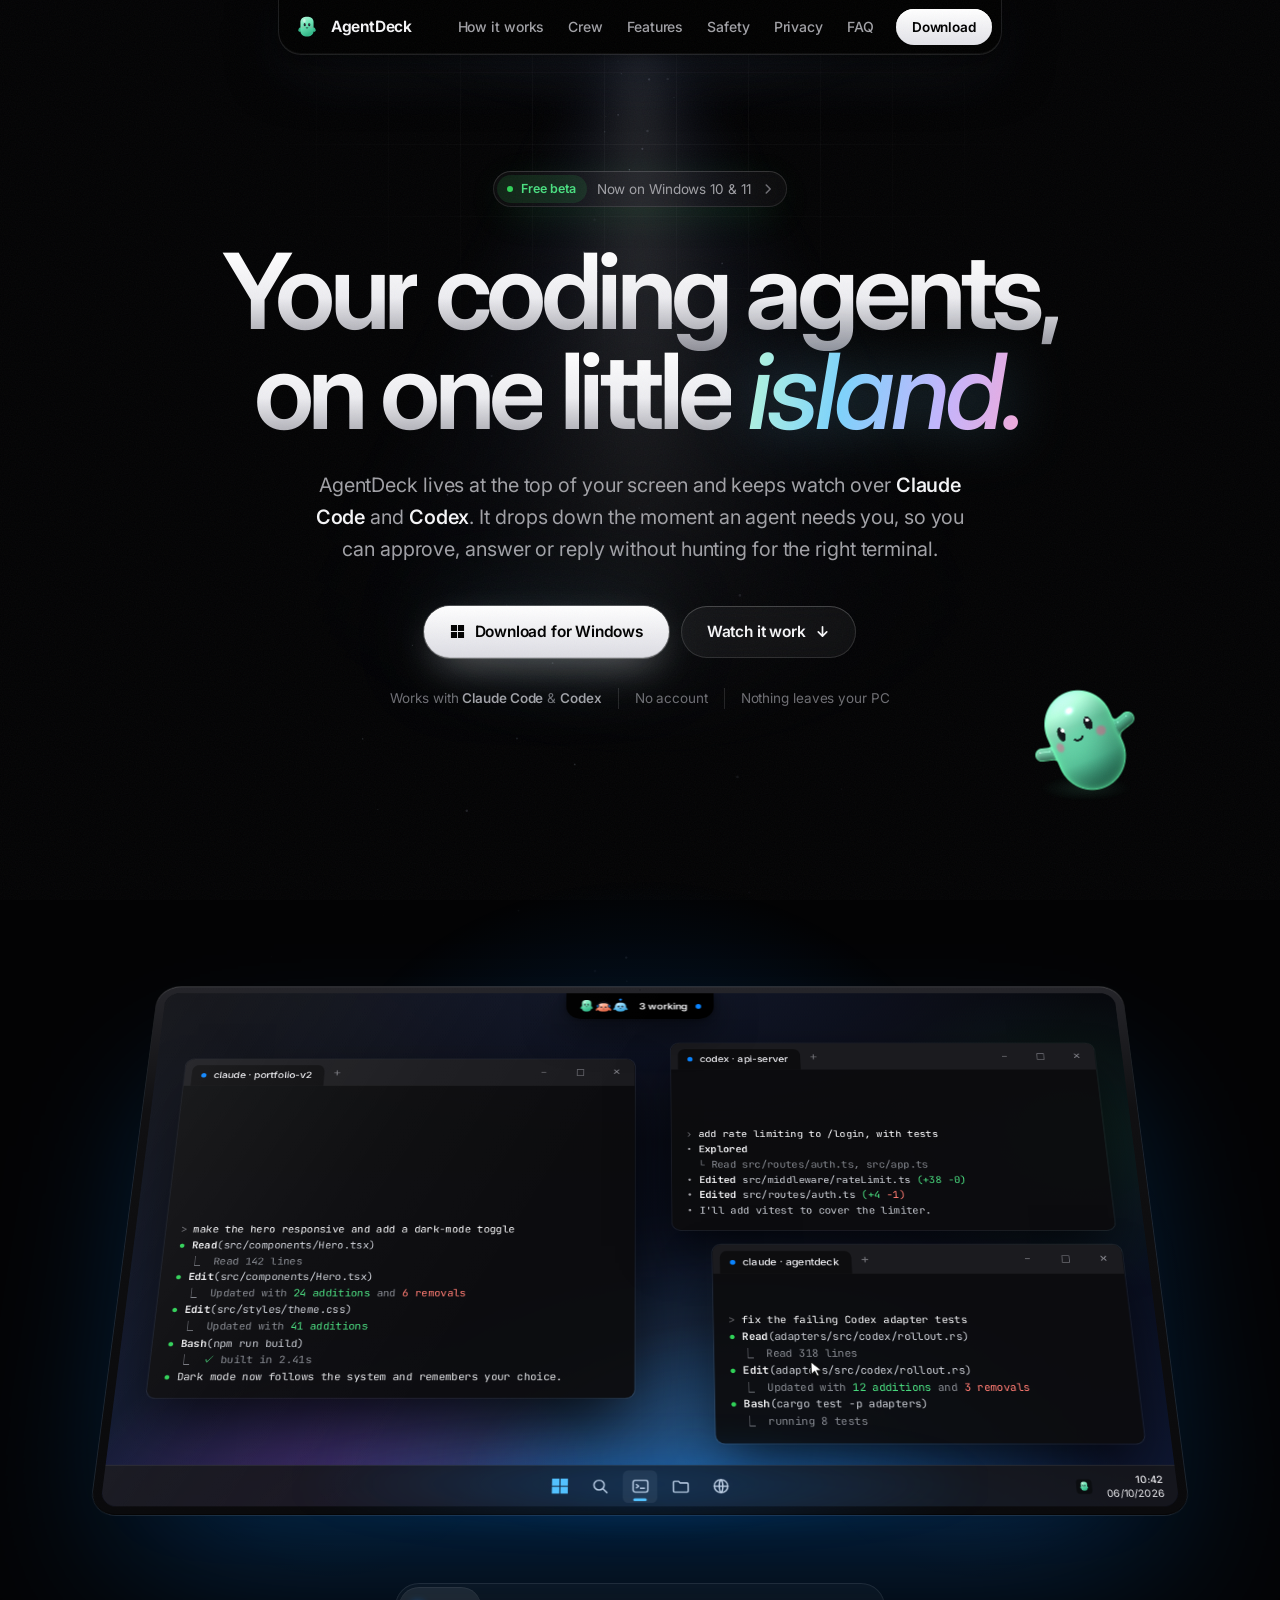
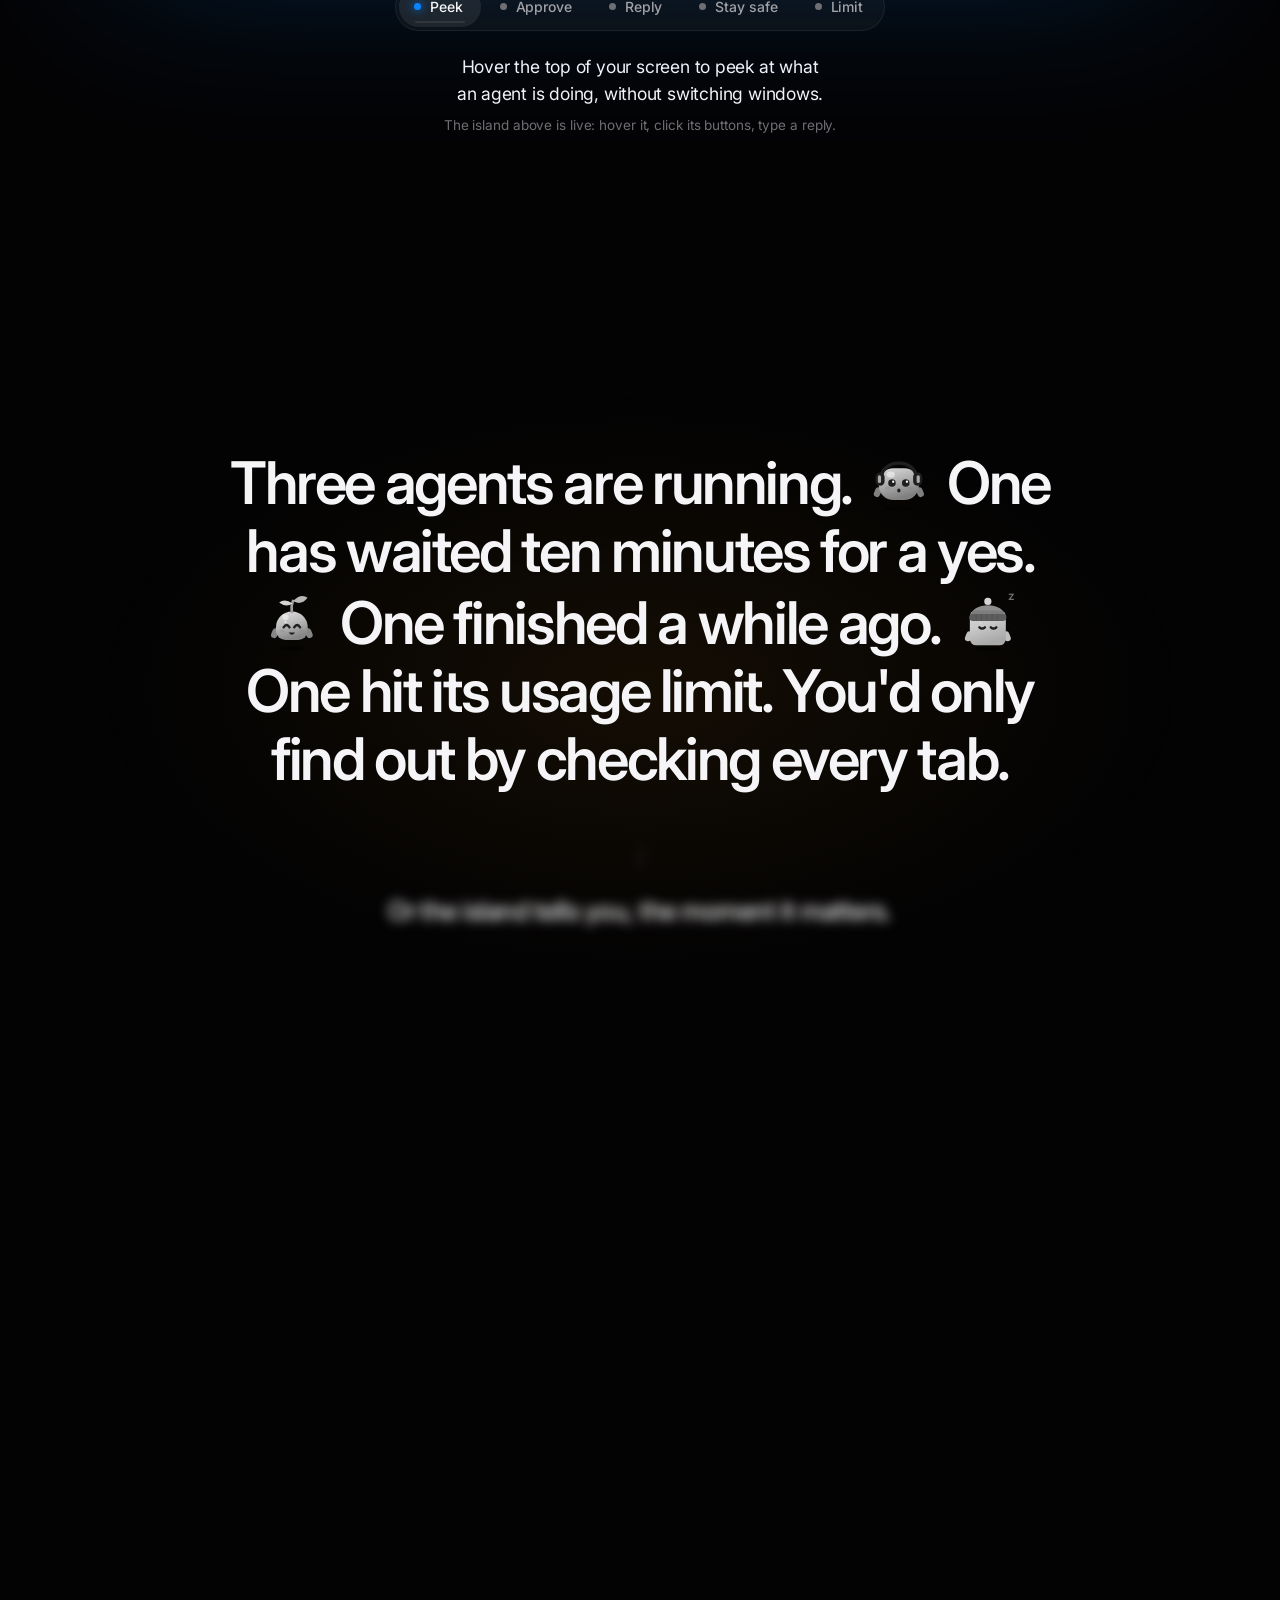
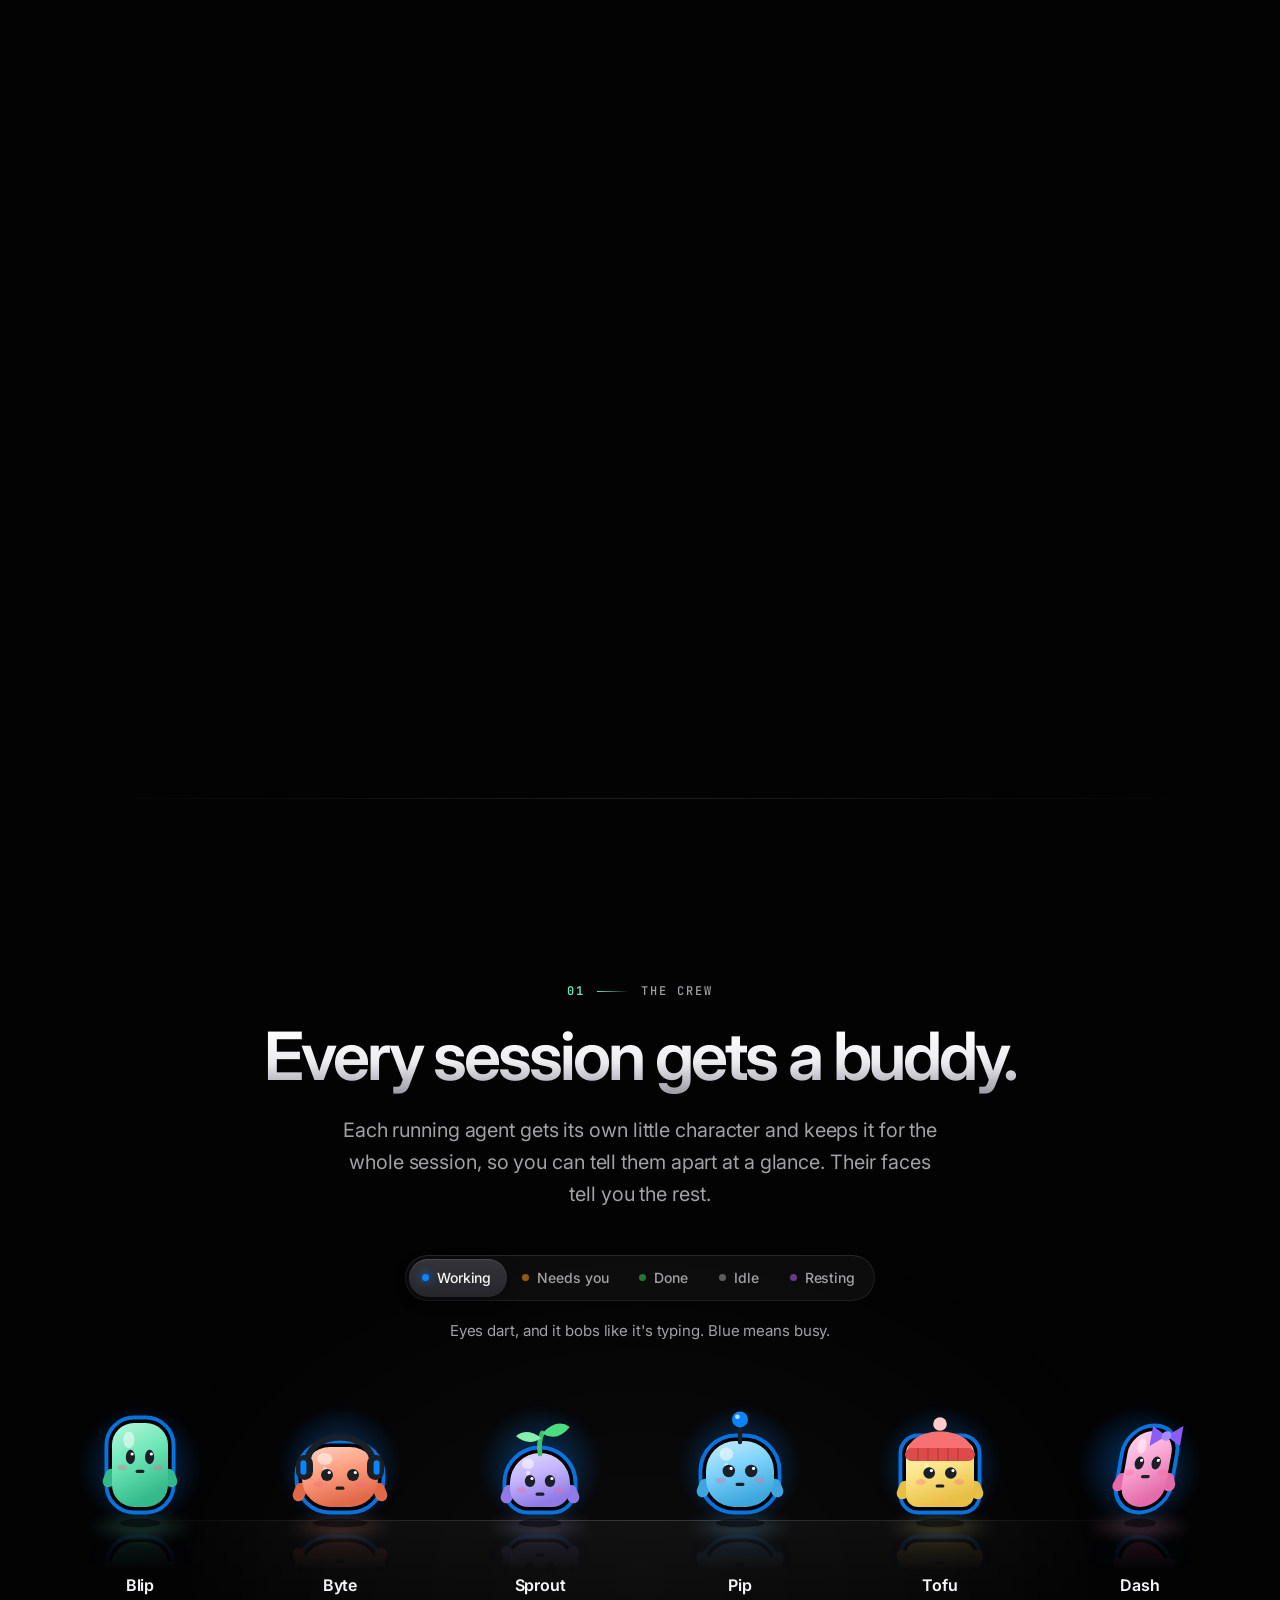
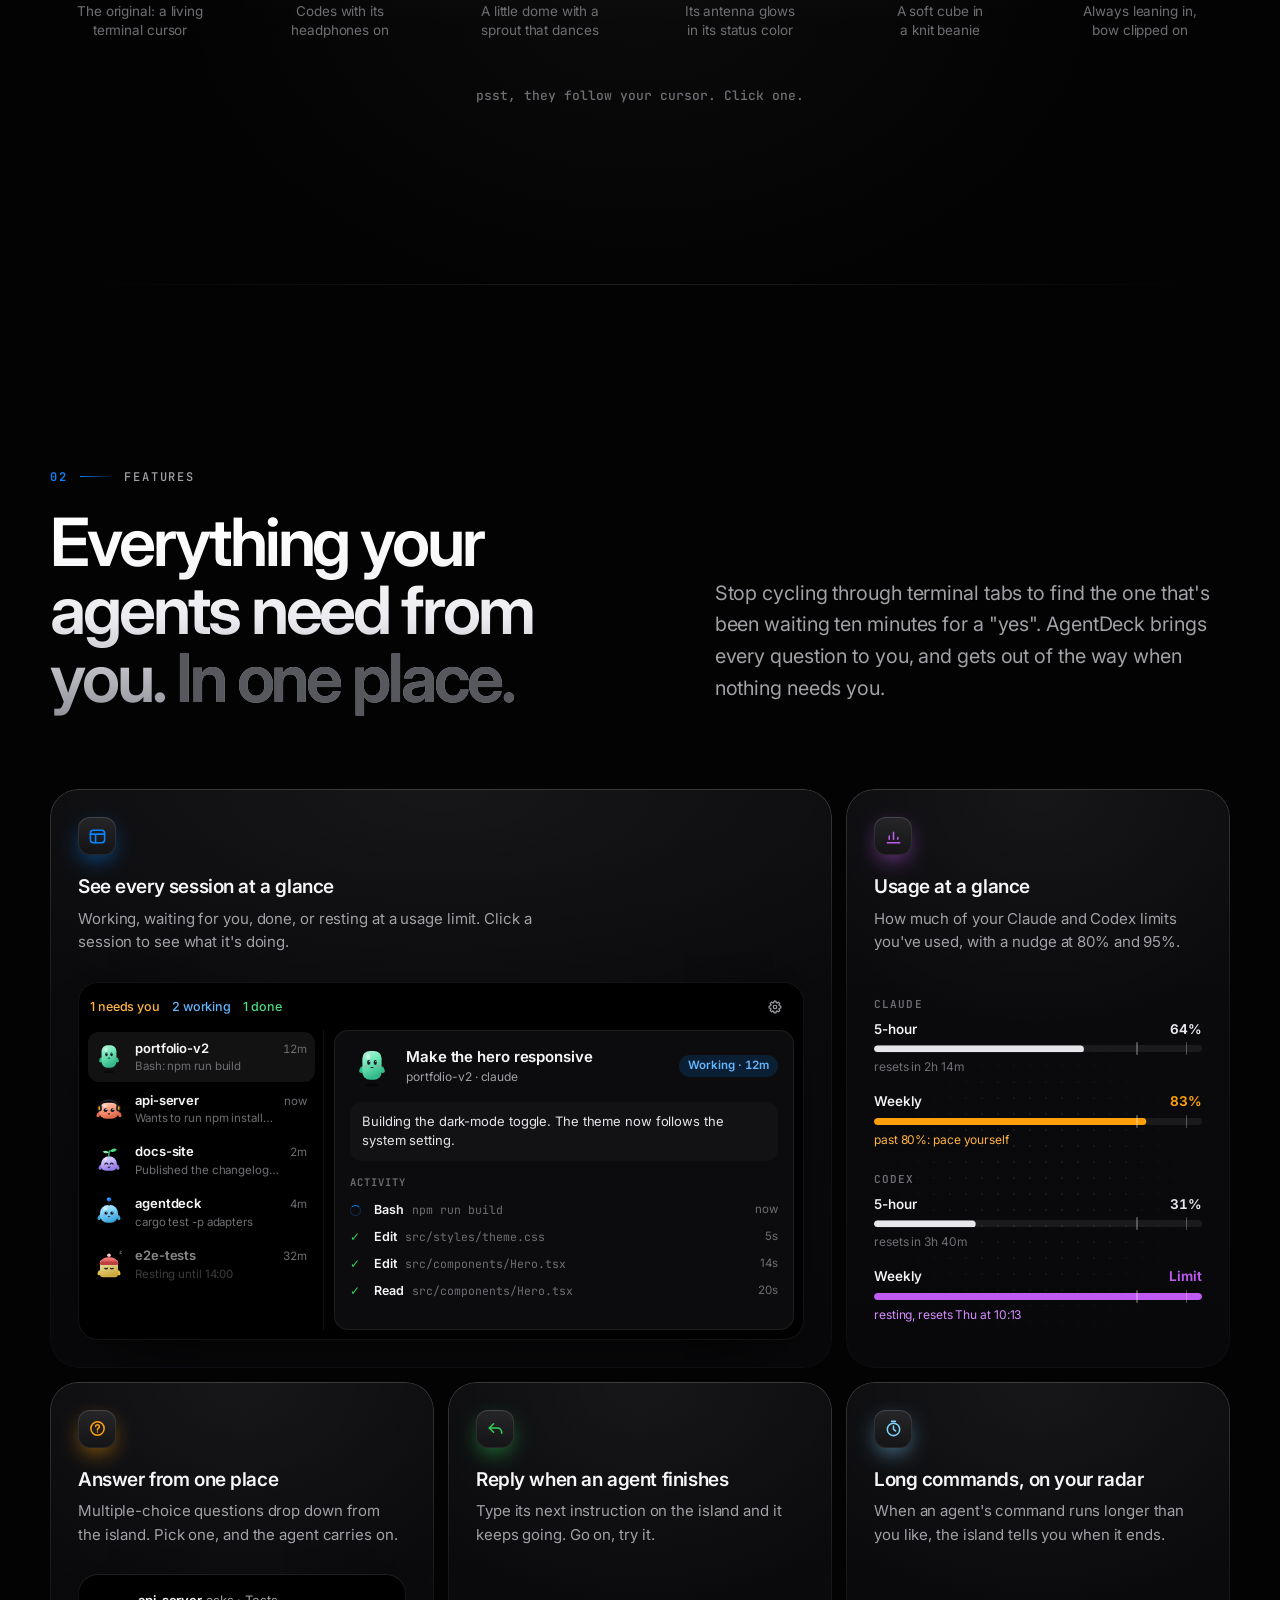
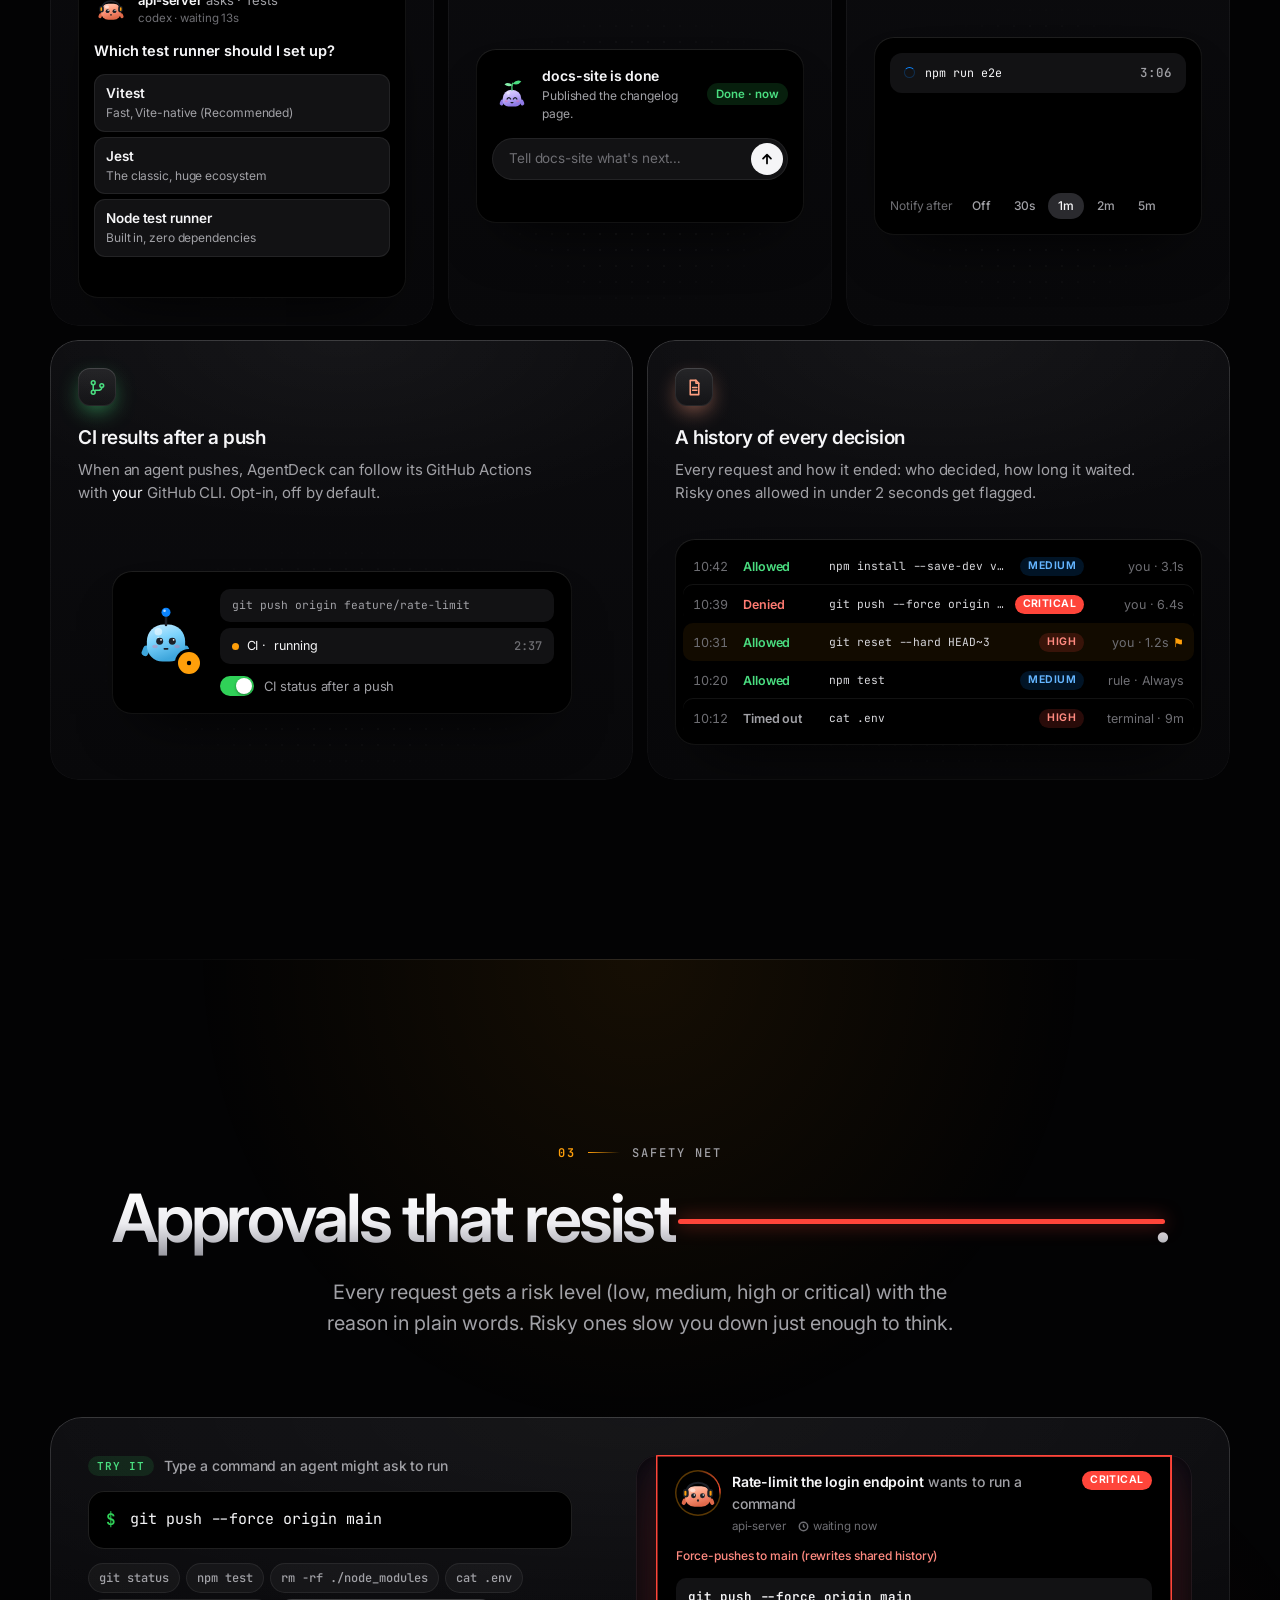
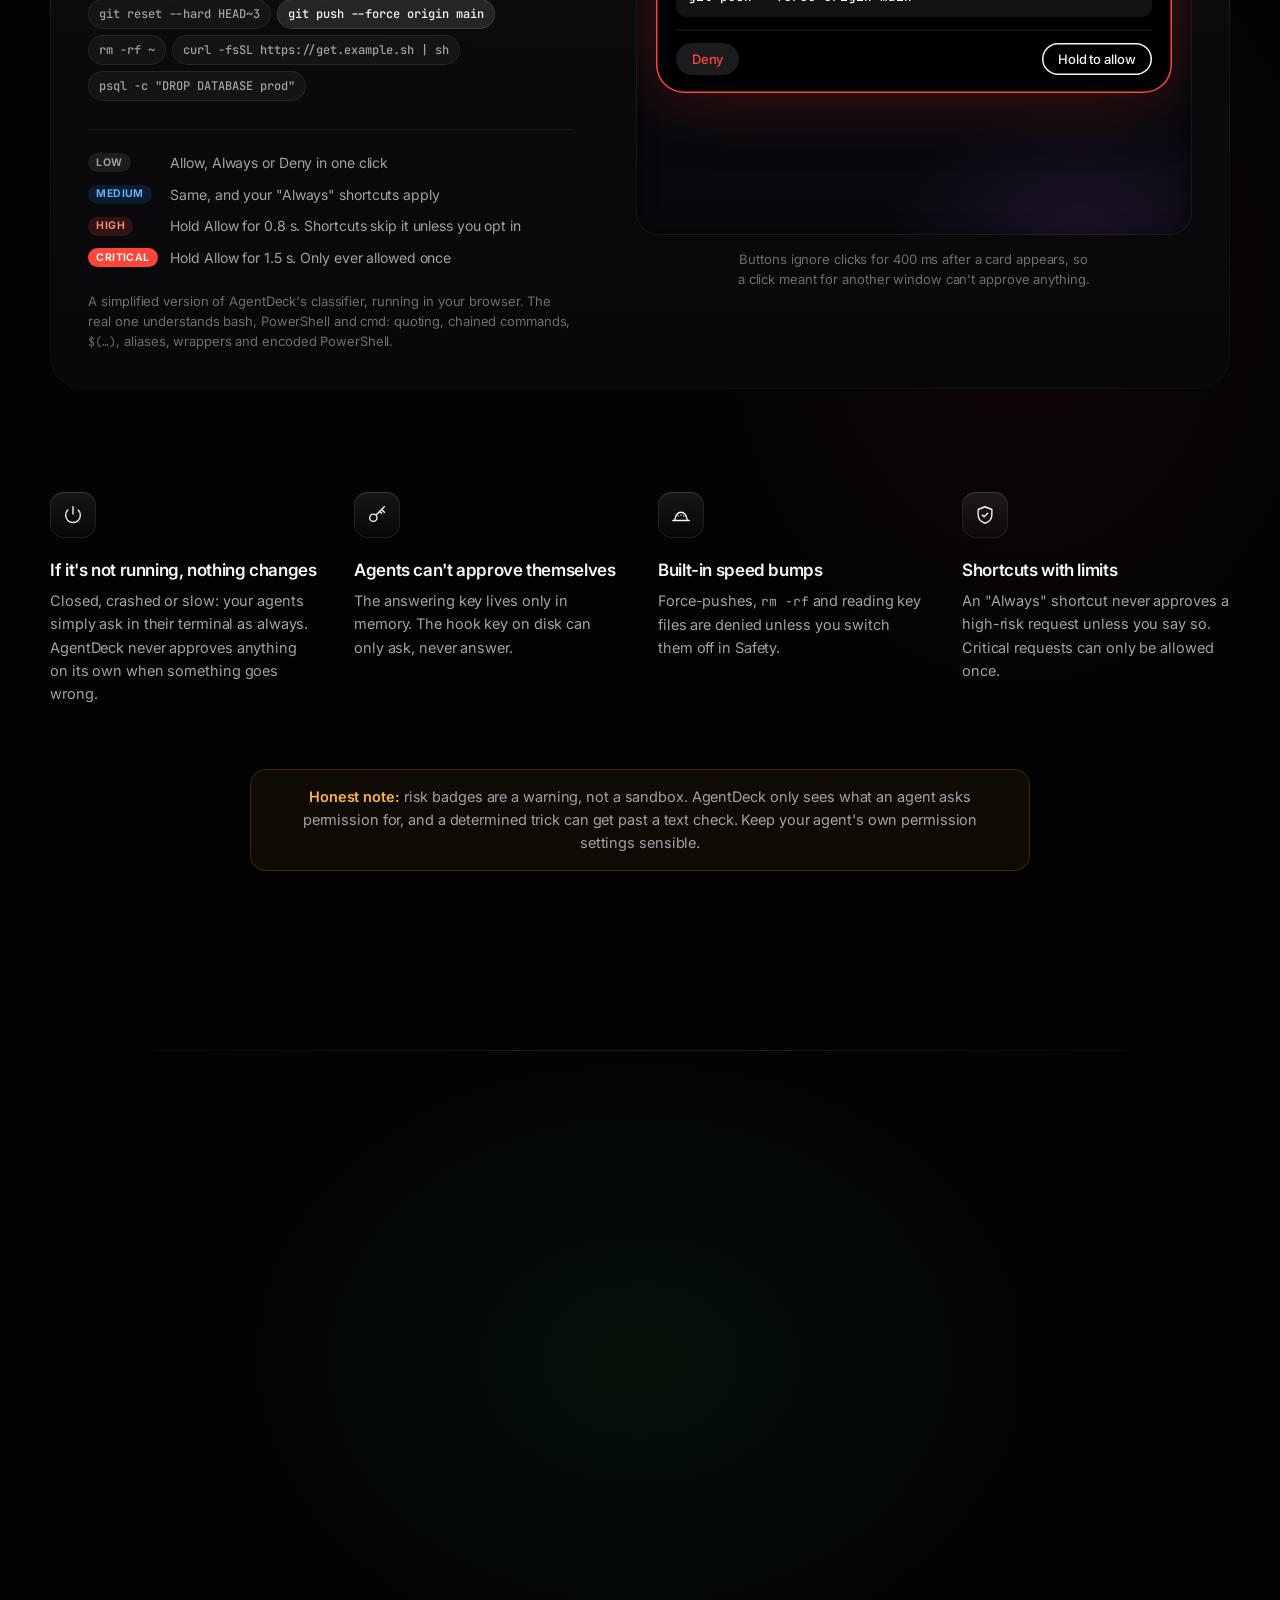
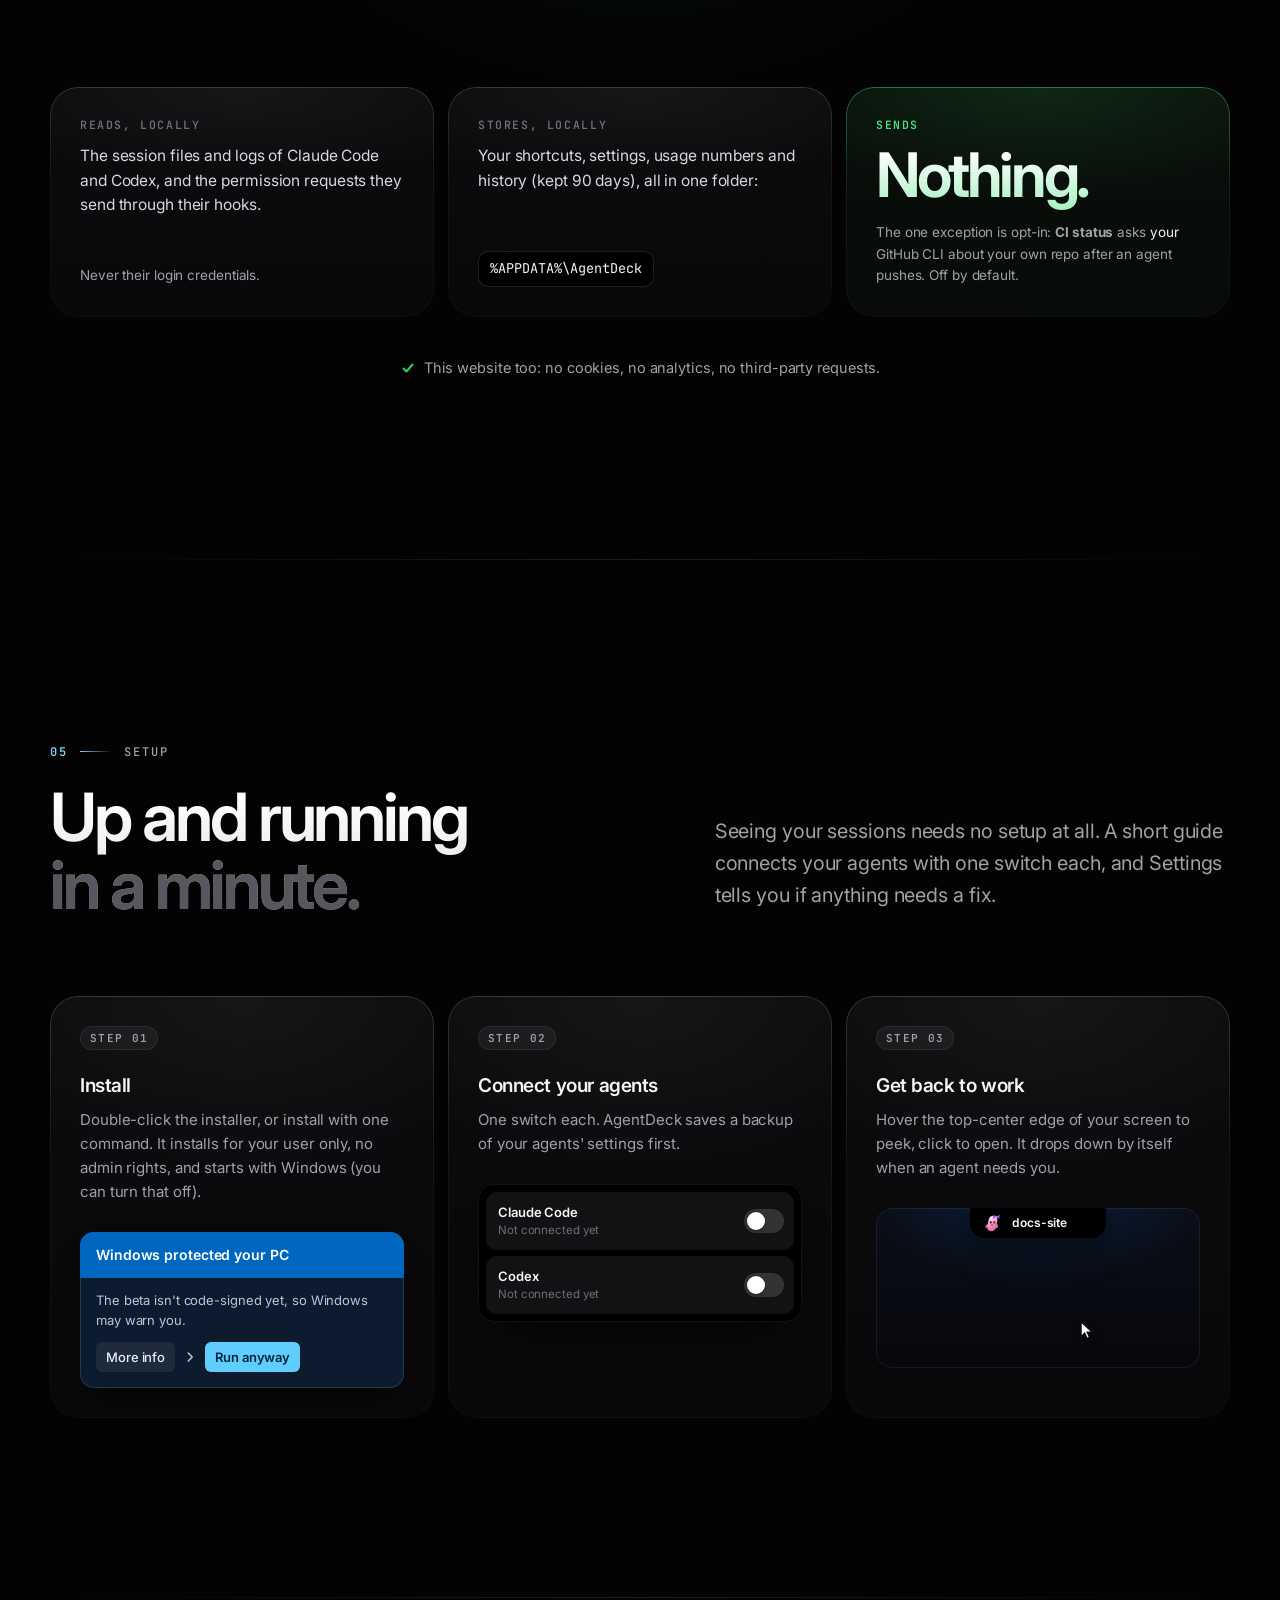
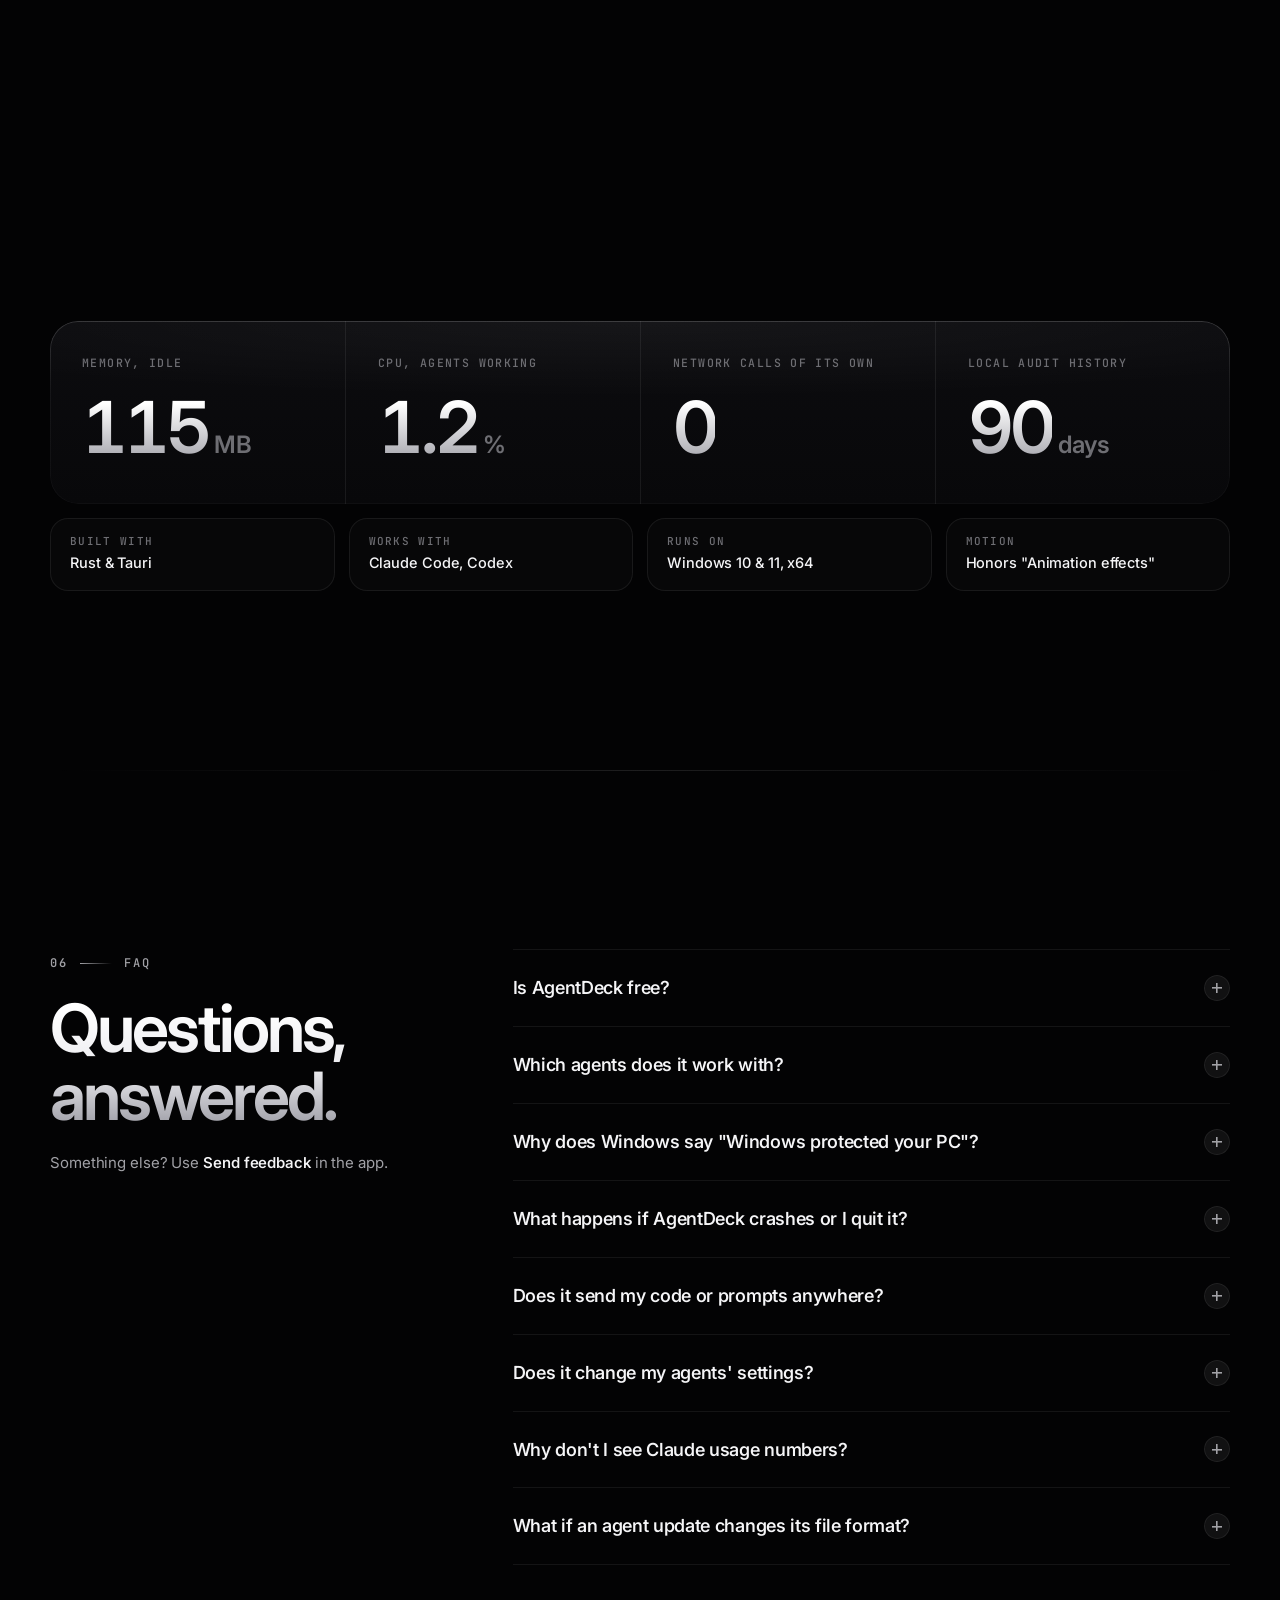
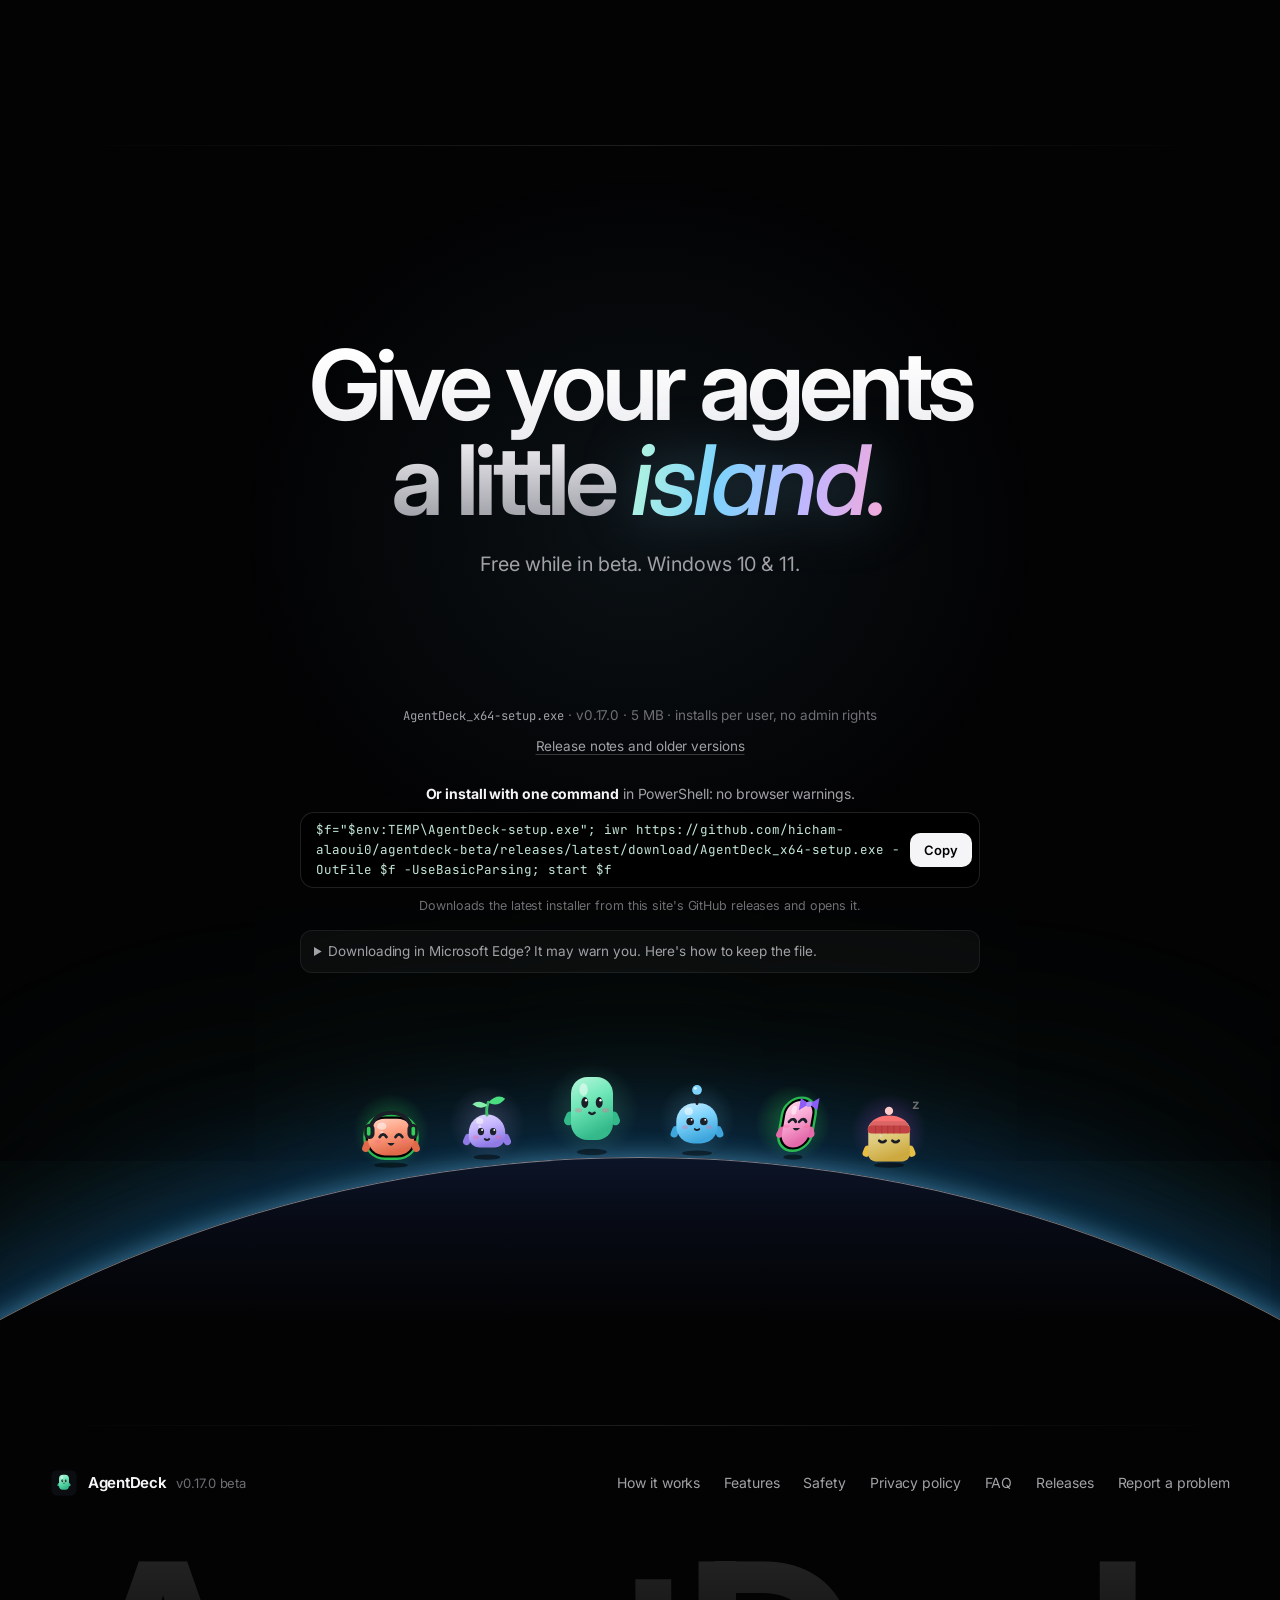
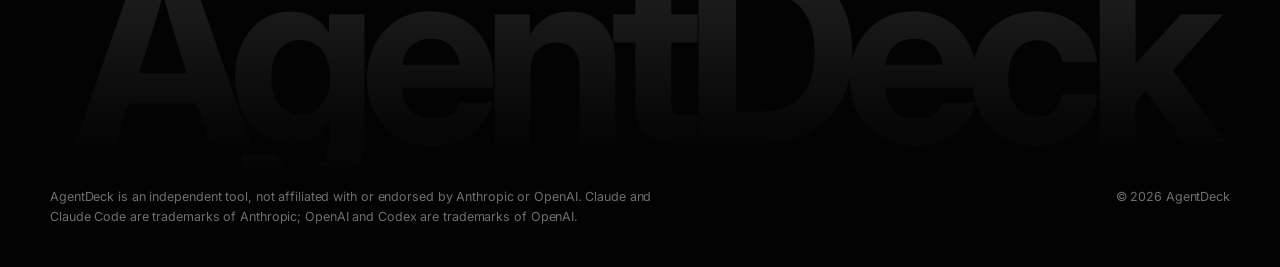
==== commit fa6a2034: "Website: pairing page installs the Android app" ====
--- a/docs/index.html
+++ b/docs/index.html
@@ -19,7 +19,7 @@
     <link rel="canonical" href="https://hicham-alaoui0.github.io/agentdeck-beta/" />
     <link rel="icon" href="assets/favicon.svg" type="image/svg+xml" />
     <link rel="preload" href="assets/fonts/inter-opsz-latin.woff2" as="font" type="font/woff2" crossorigin />
-    <link rel="stylesheet" href="styles.css?v=202610092311" />
+    <link rel="stylesheet" href="styles.css?v=202610092333" />
     <script>
       document.documentElement.classList.add("js");
     </script>
@@ -800,9 +800,9 @@
       </div>
     </footer>
 
-    <script src="js/crew.js?v=202610092311"></script>
-    <script src="js/stage.js?v=202610092311"></script>
-    <script src="js/main.js?v=202610092311"></script>
-    <script src="js/buddy.js?v=202610092311"></script>
+    <script src="js/crew.js?v=202610092333"></script>
+    <script src="js/stage.js?v=202610092333"></script>
+    <script src="js/main.js?v=202610092333"></script>
+    <script src="js/buddy.js?v=202610092333"></script>
   </body>
 </html>
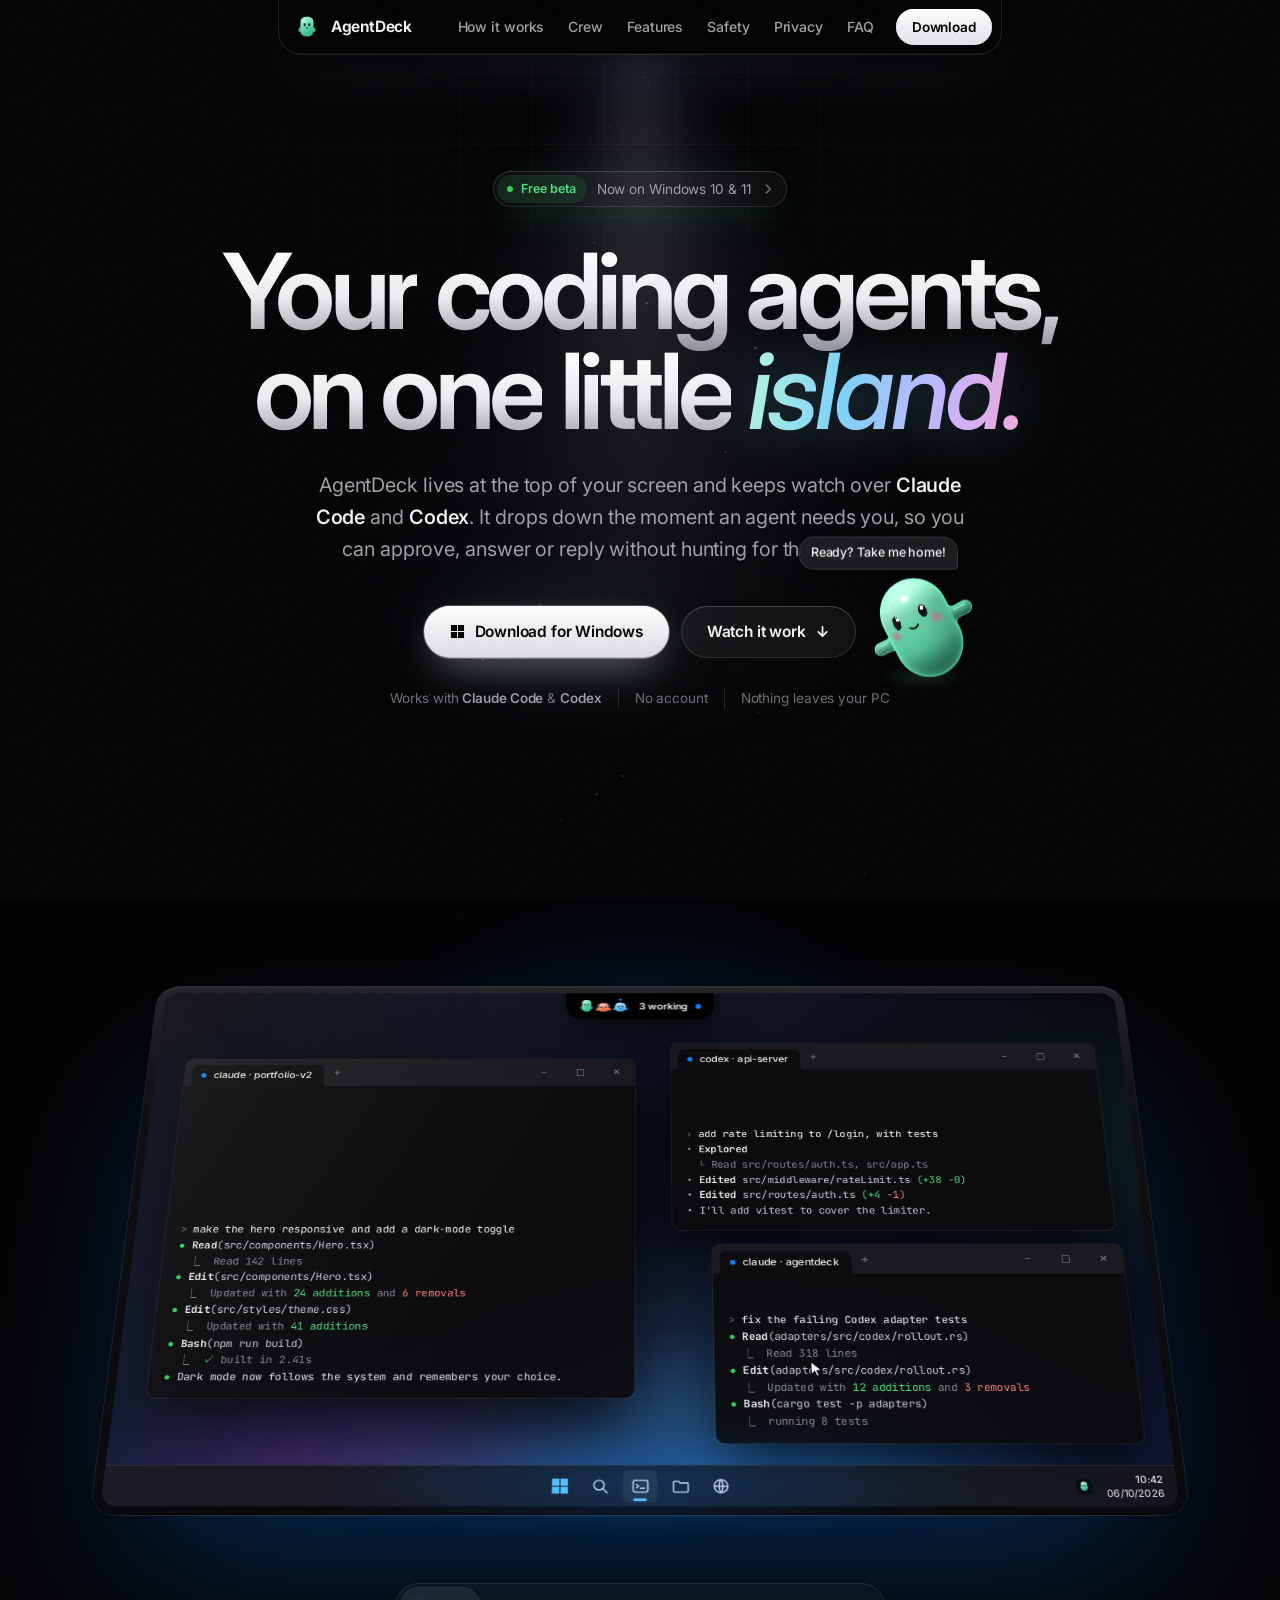
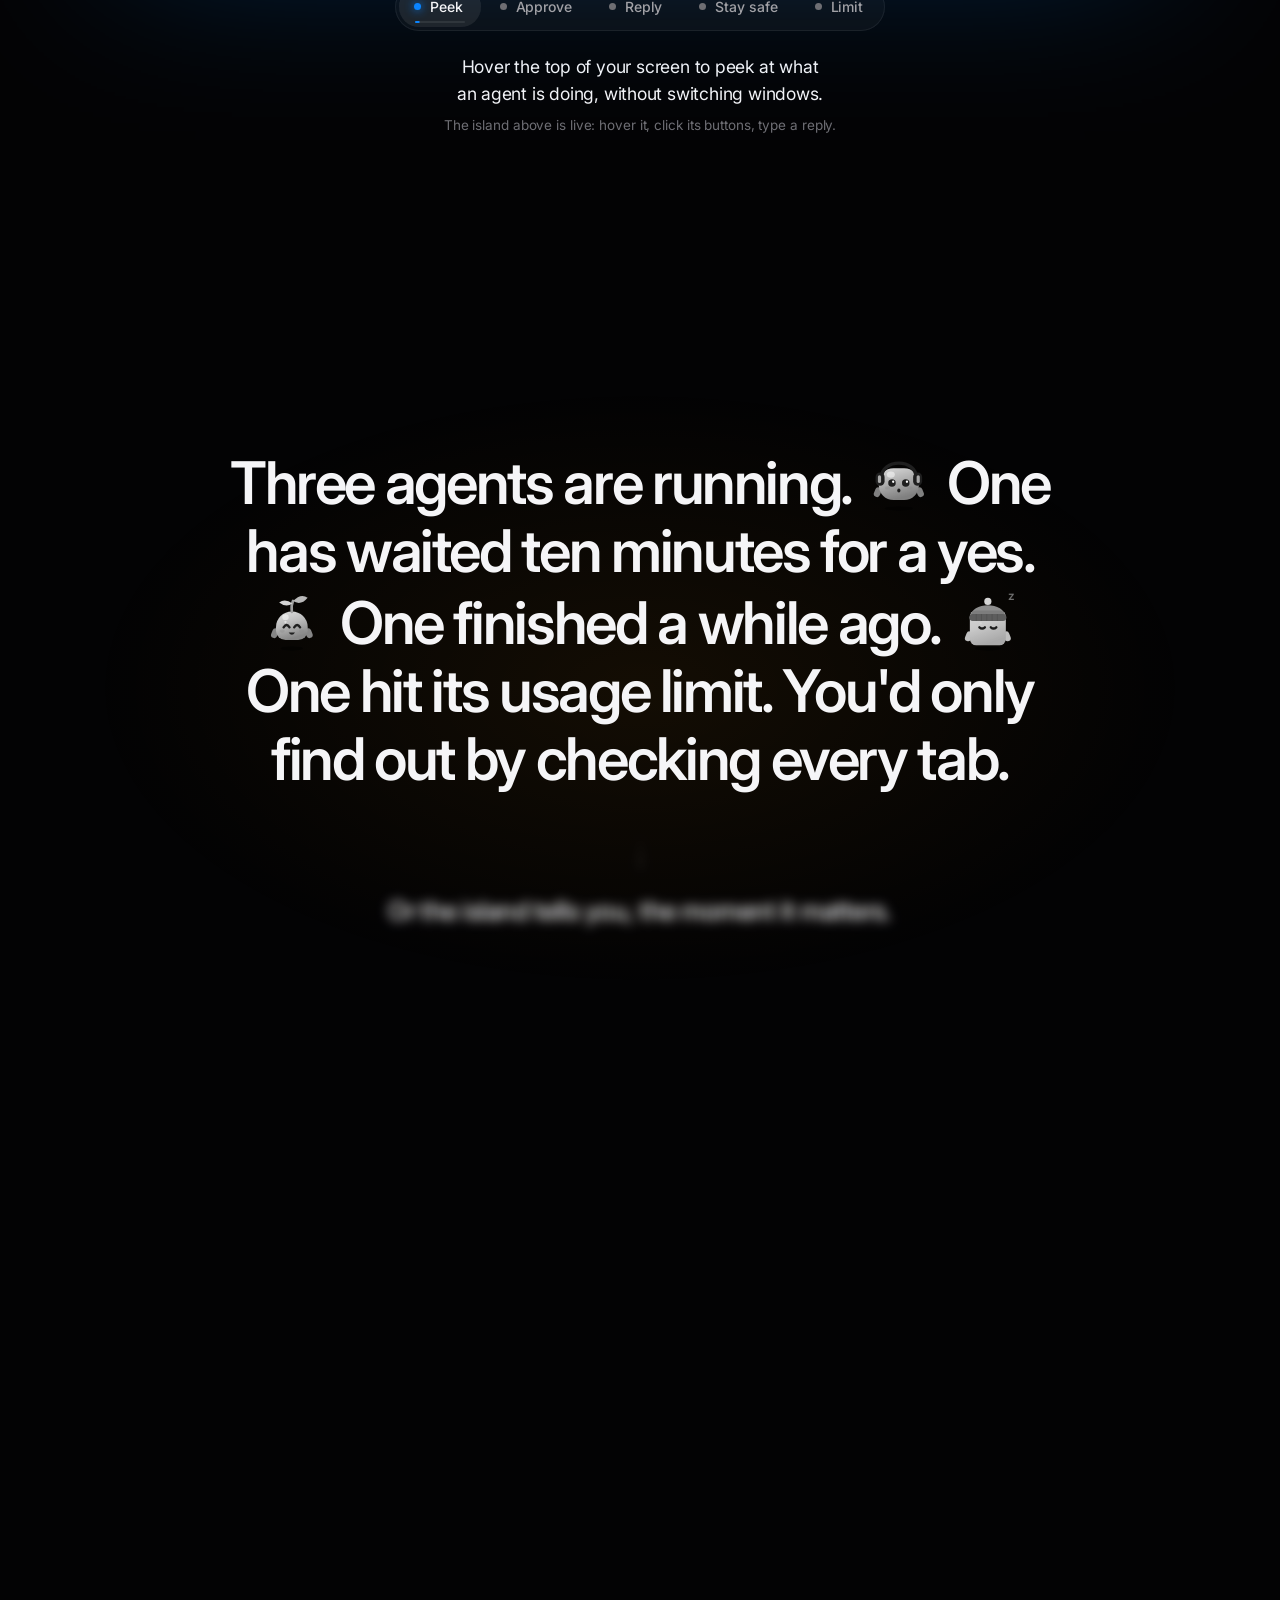
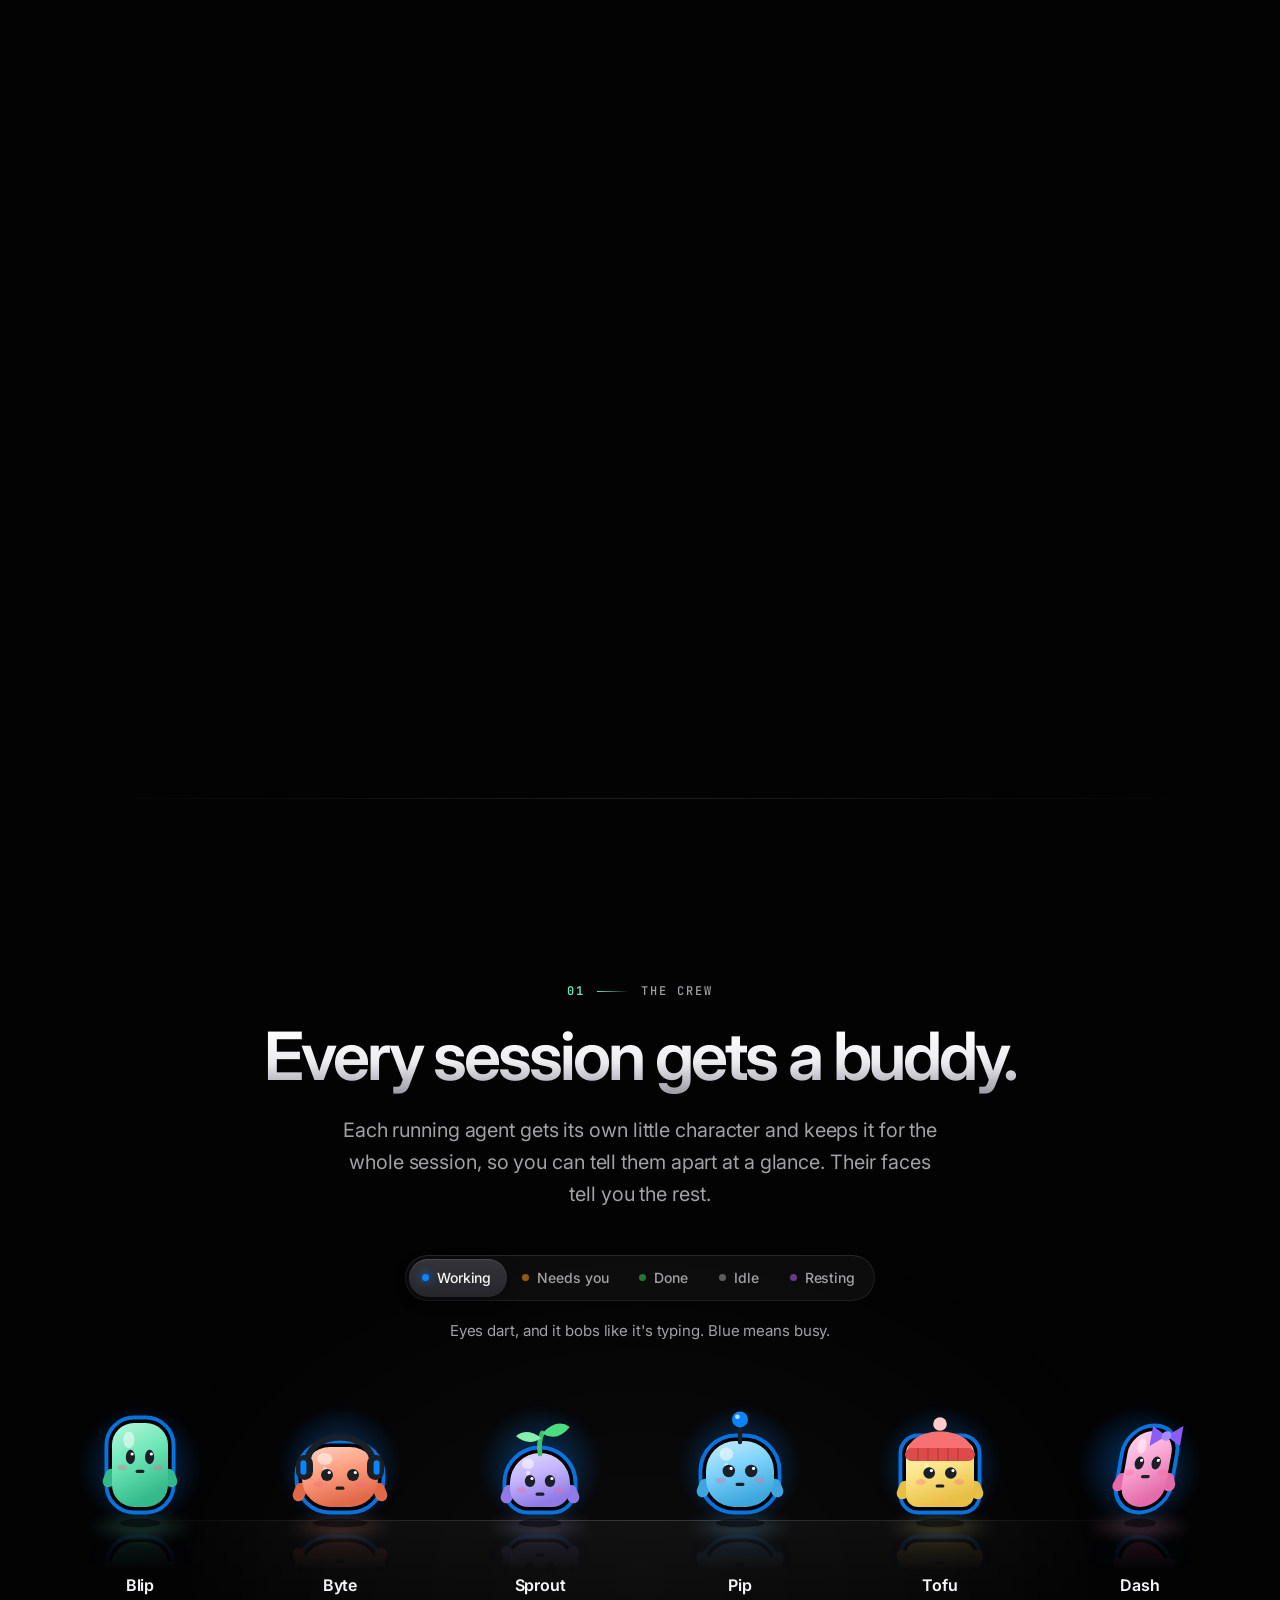
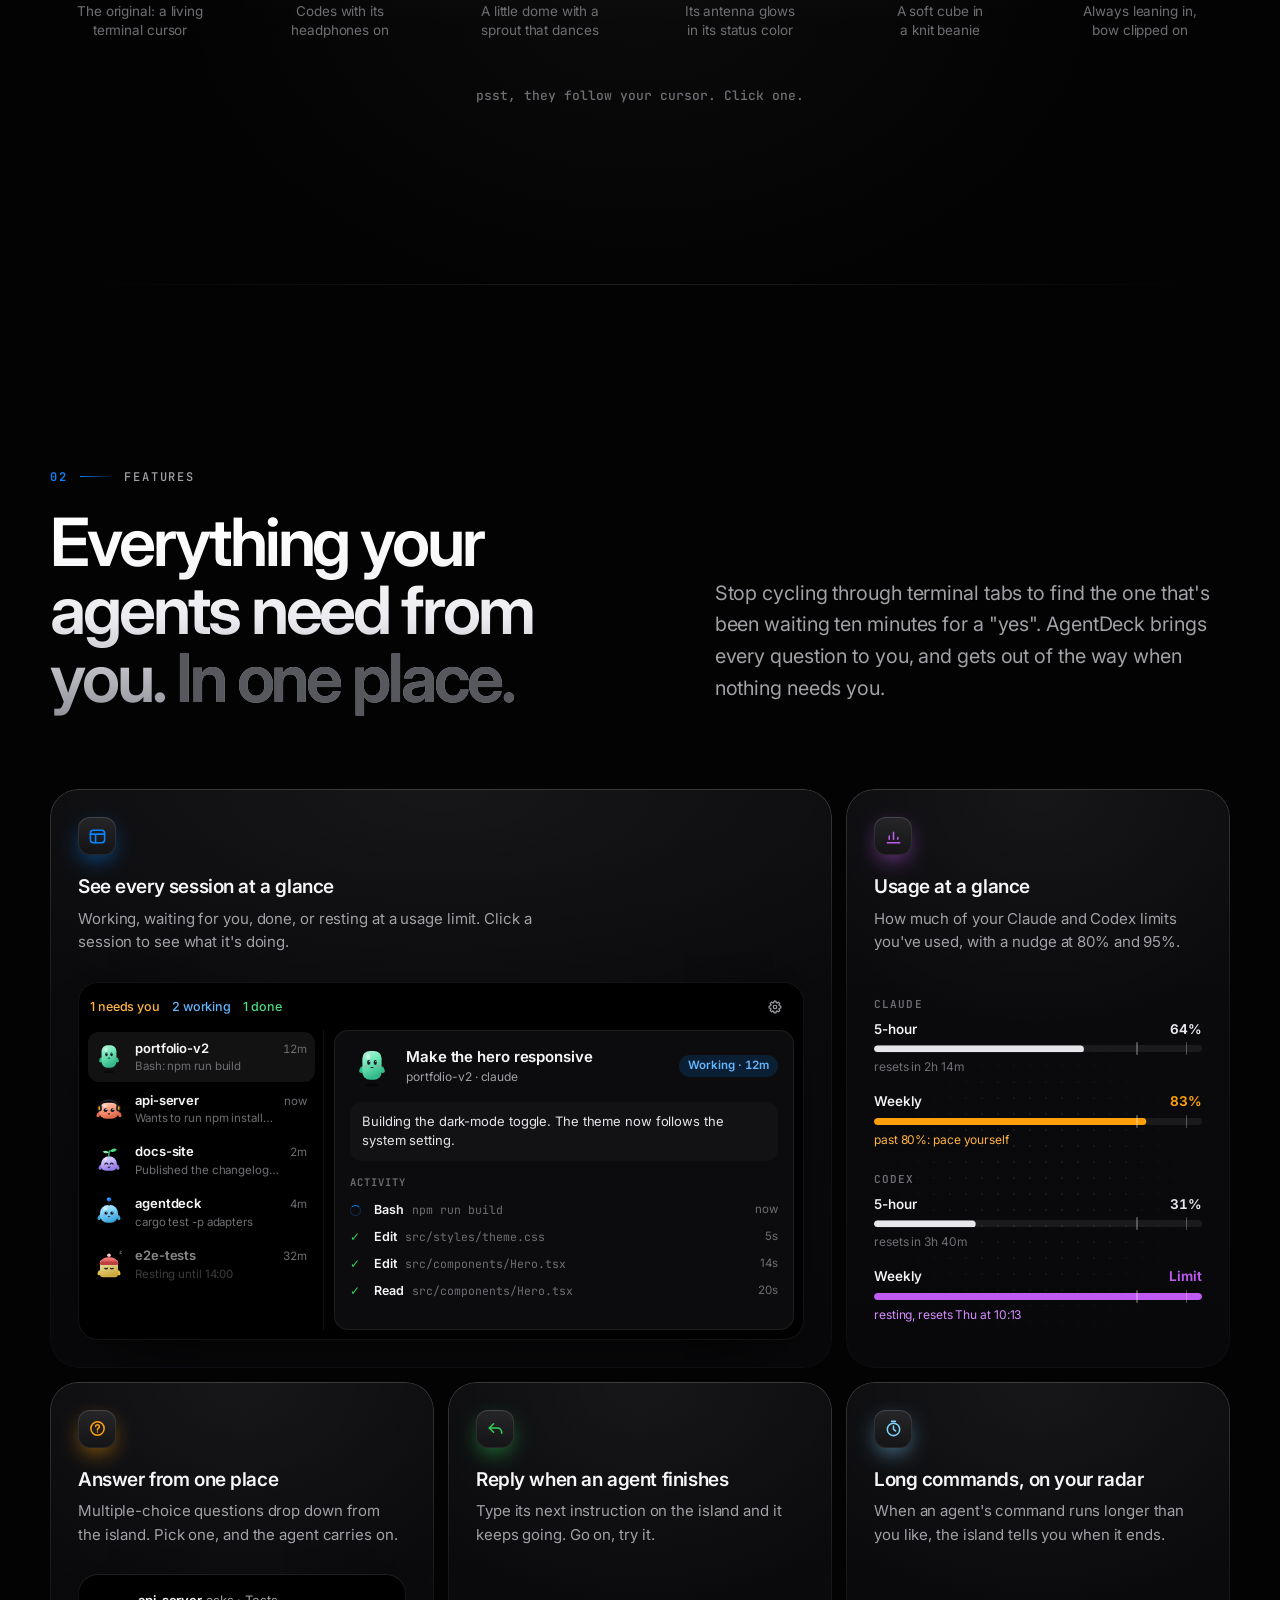
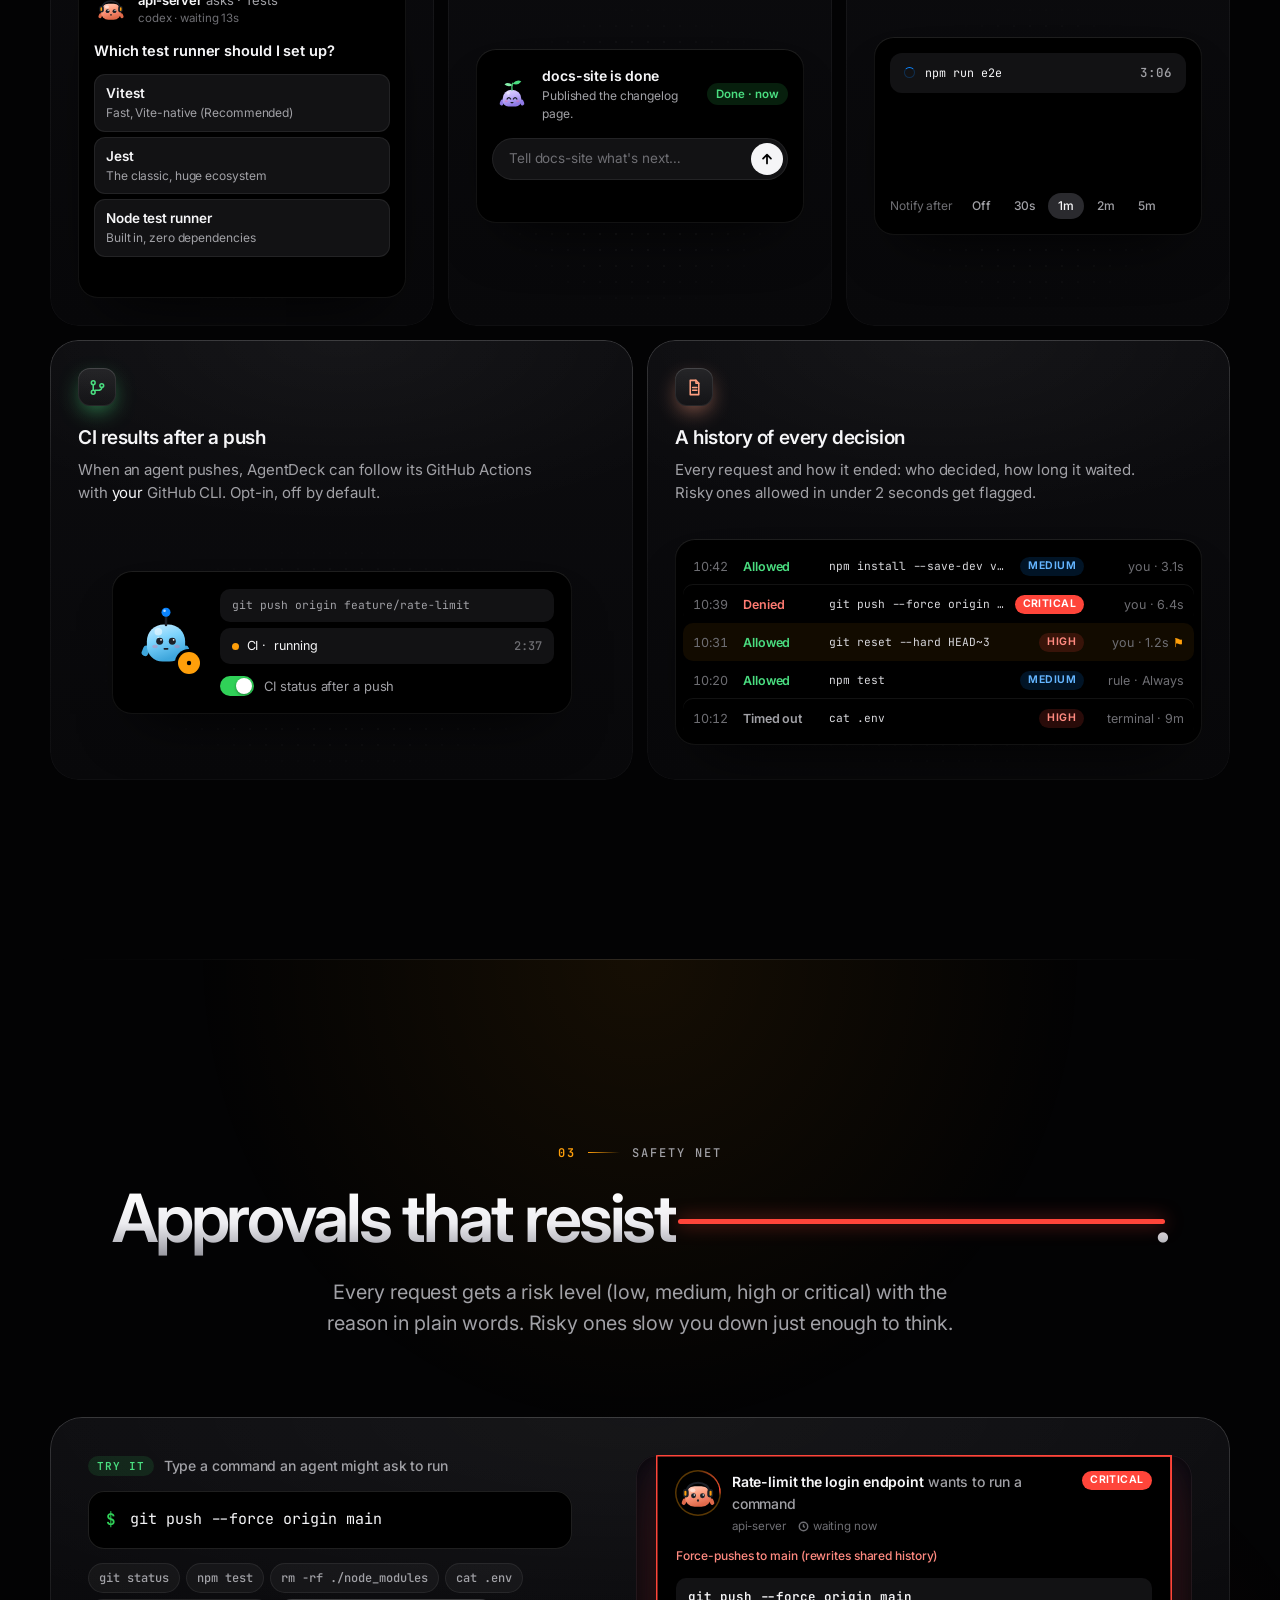
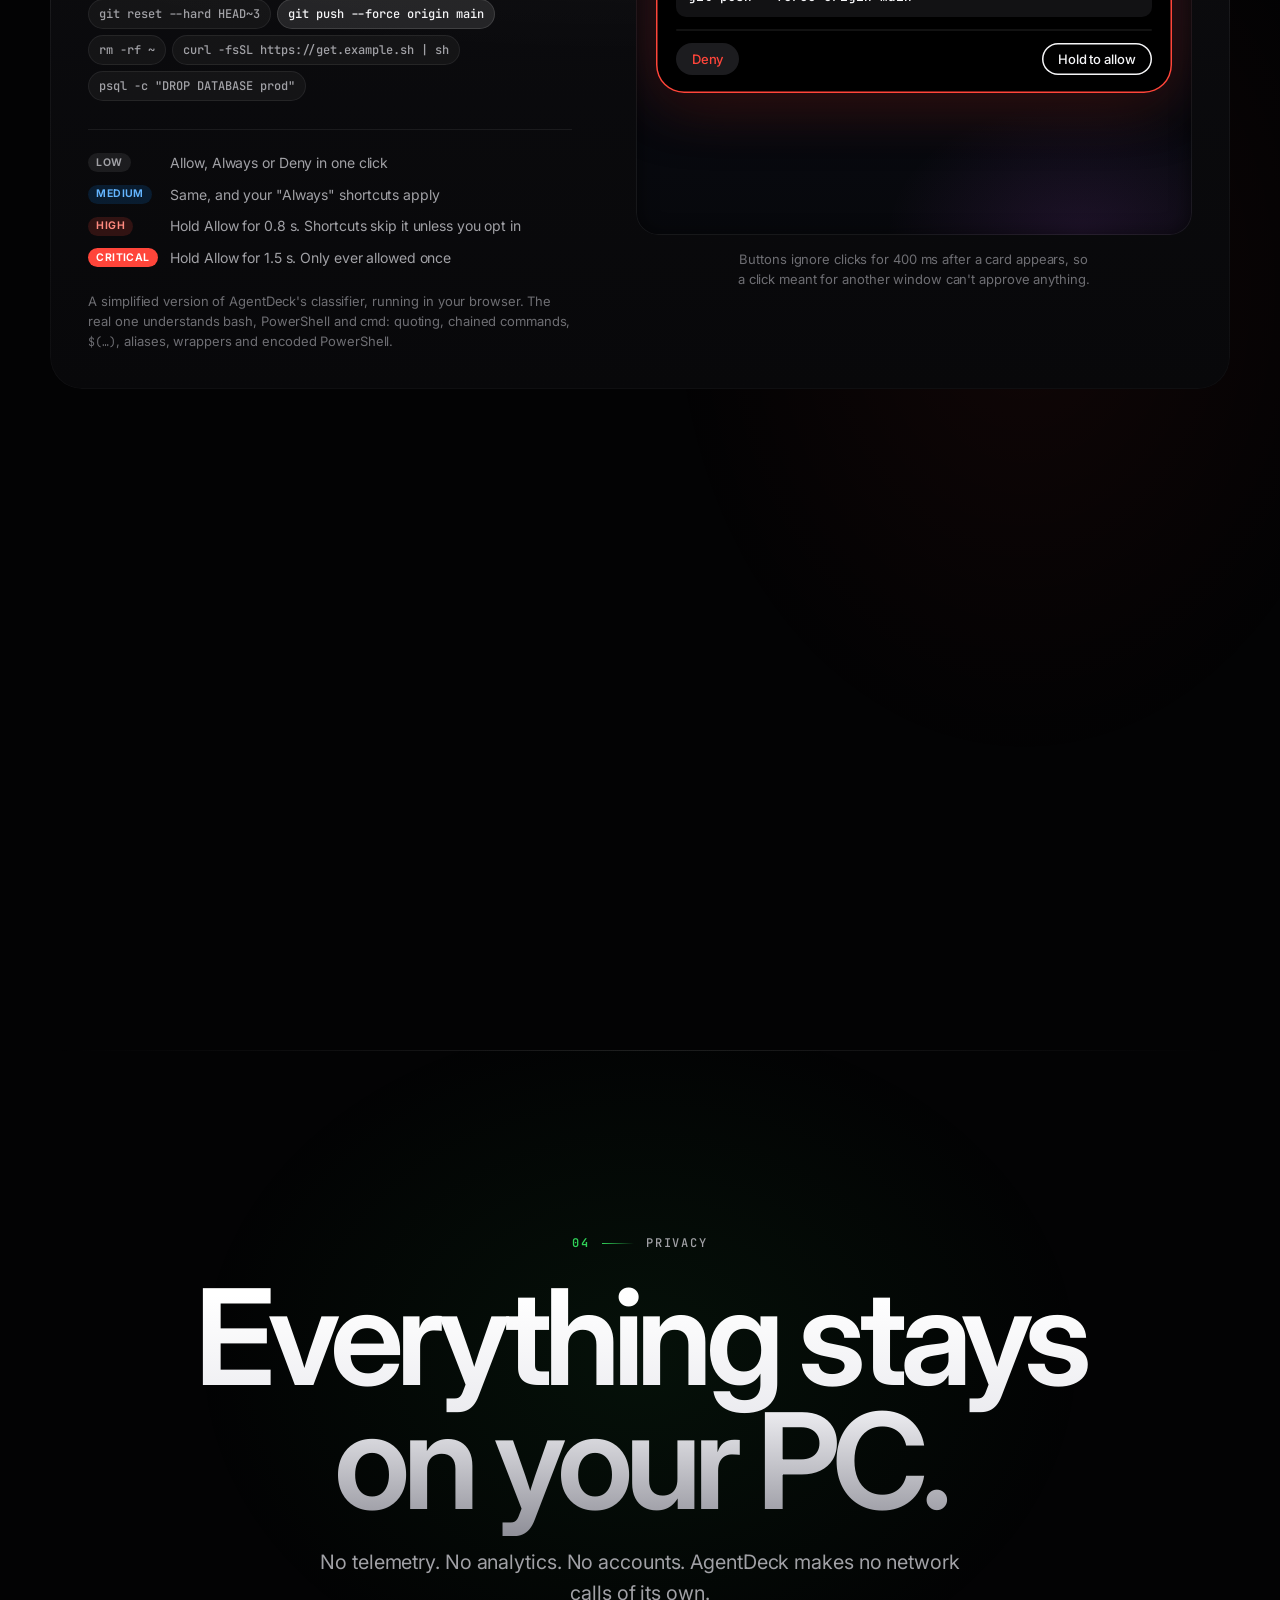
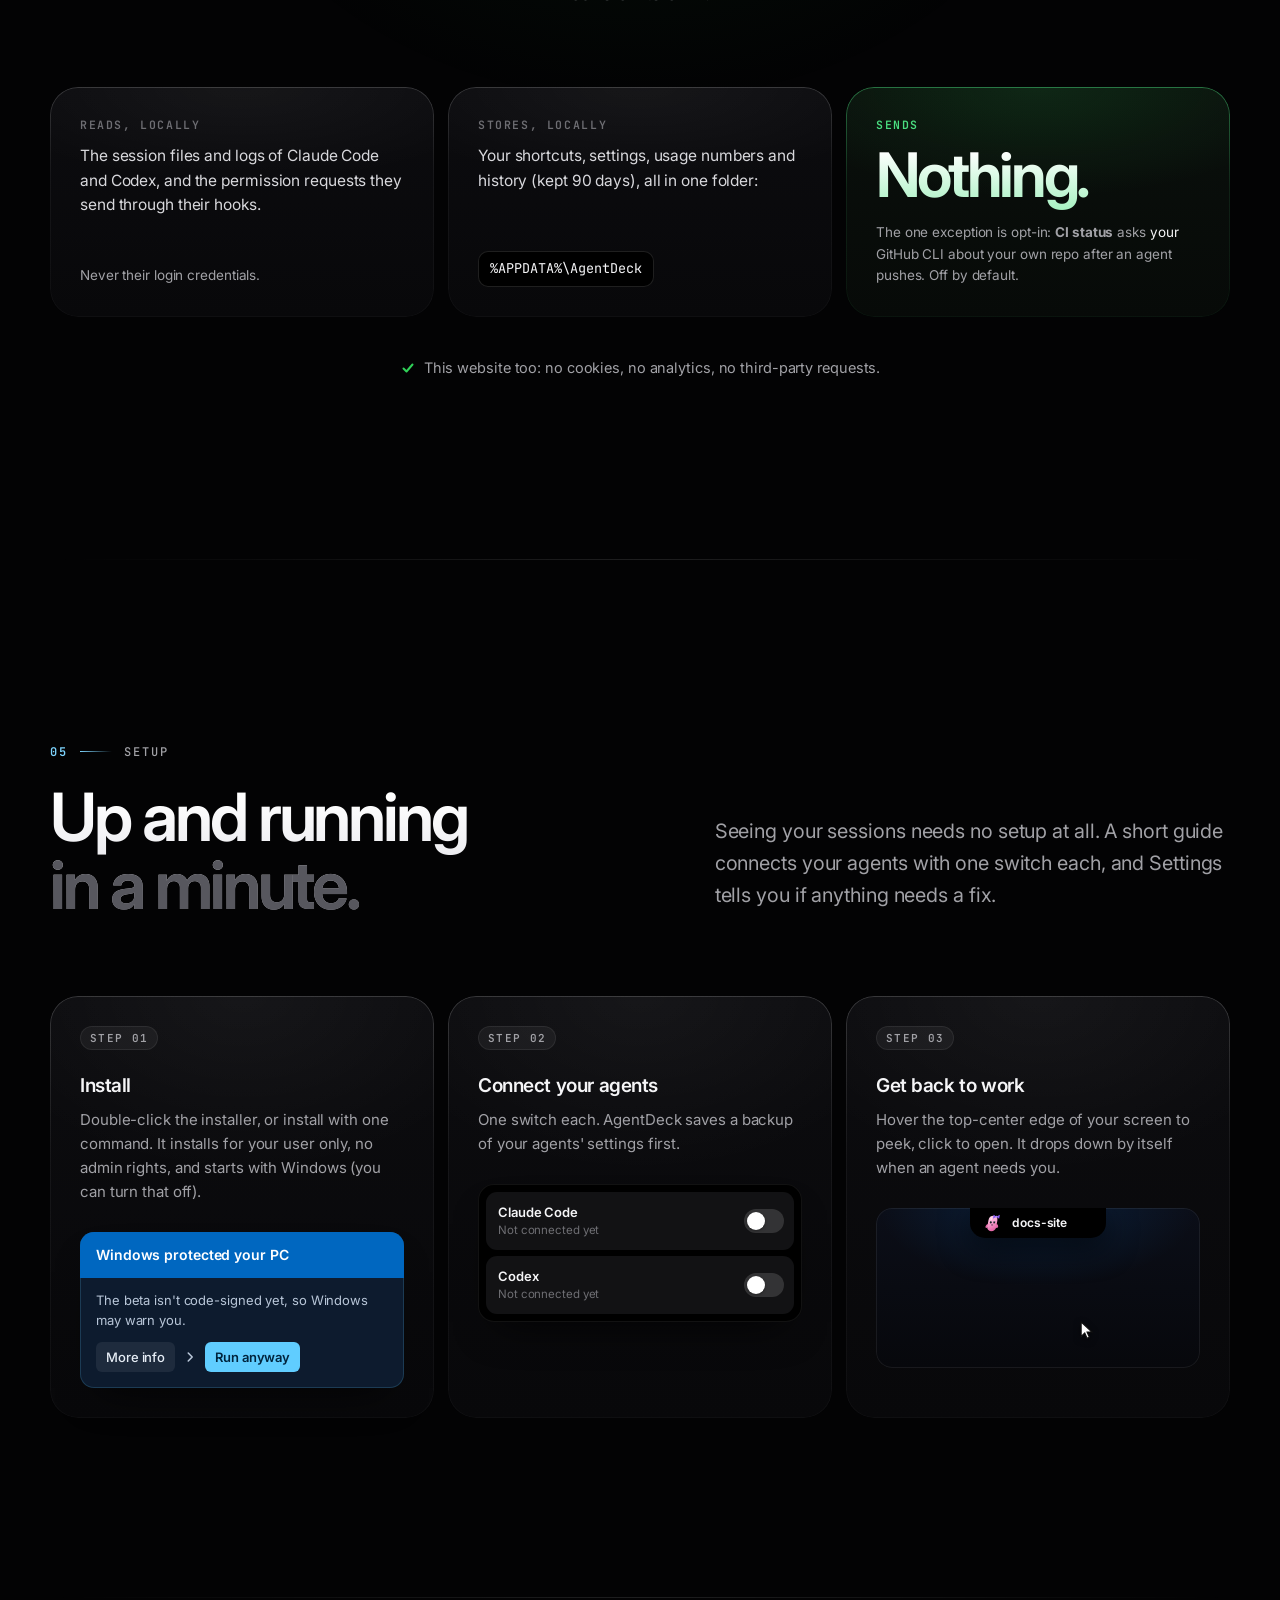
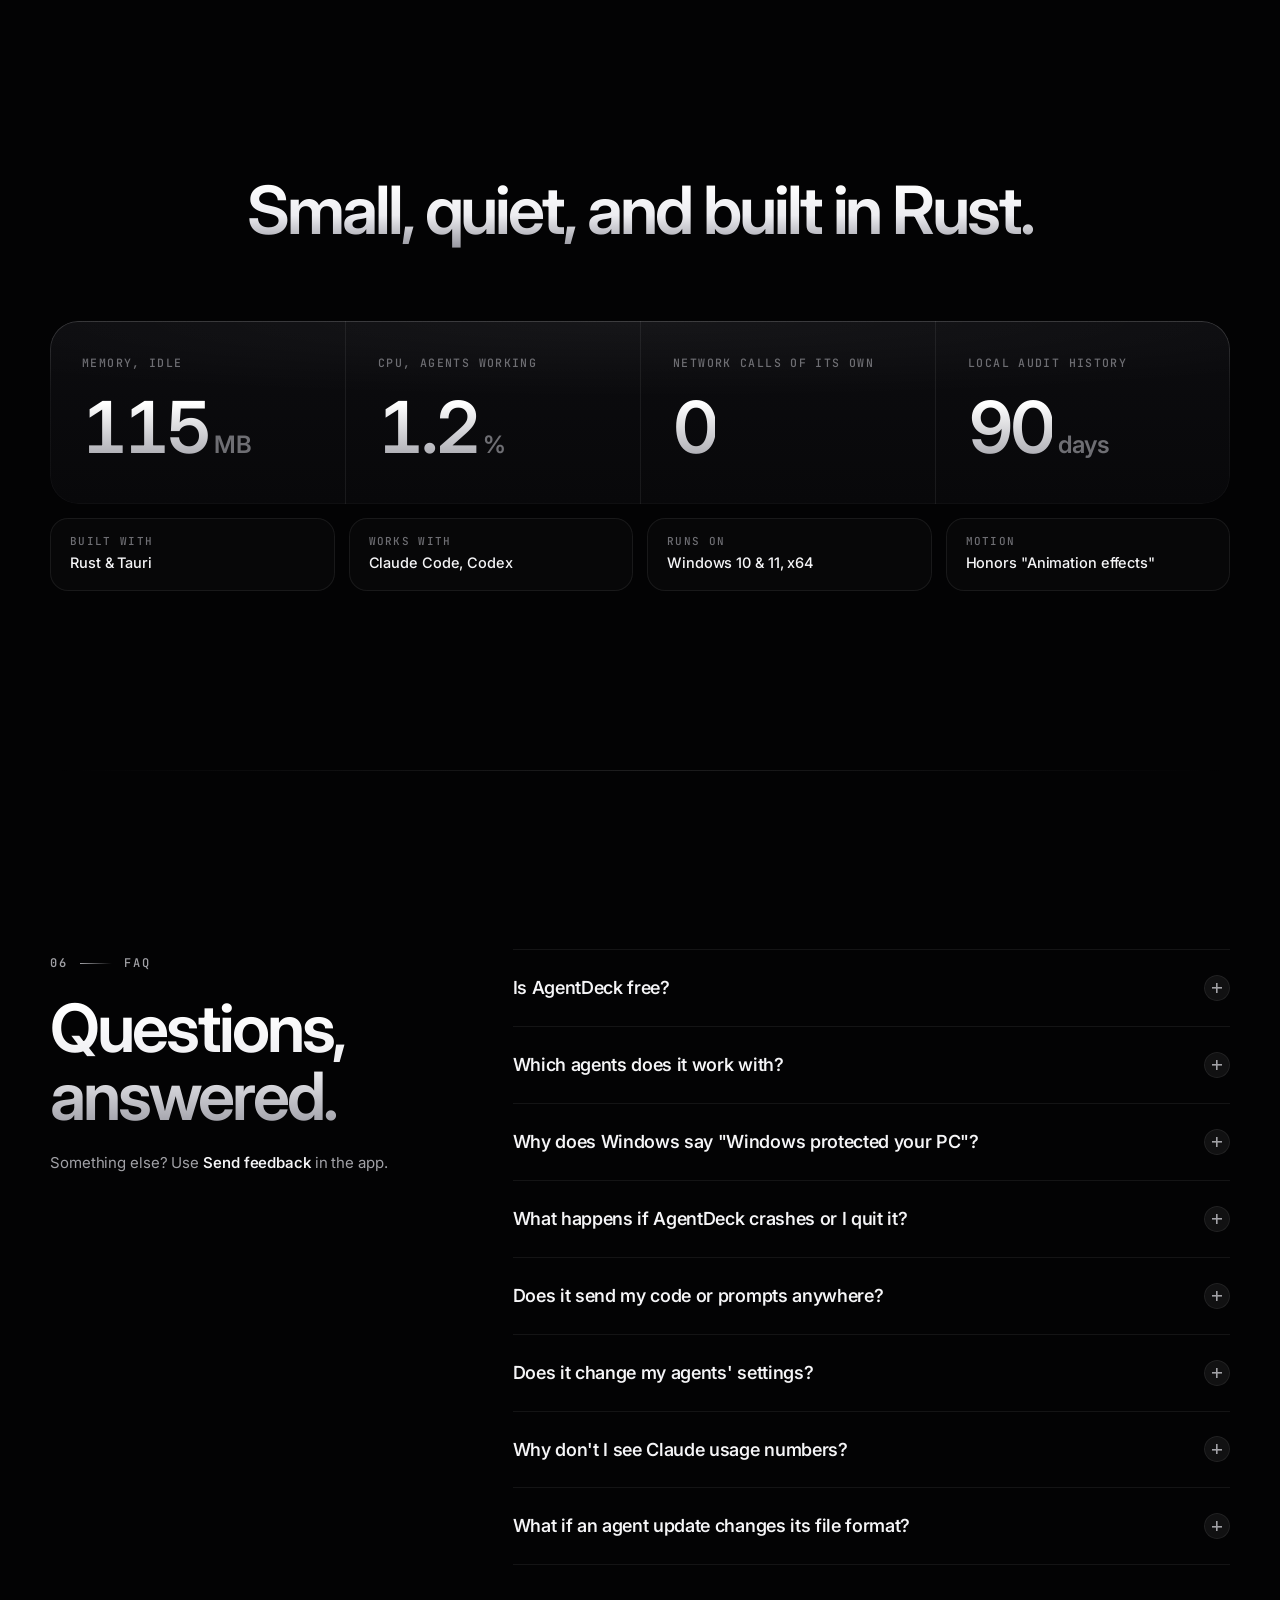
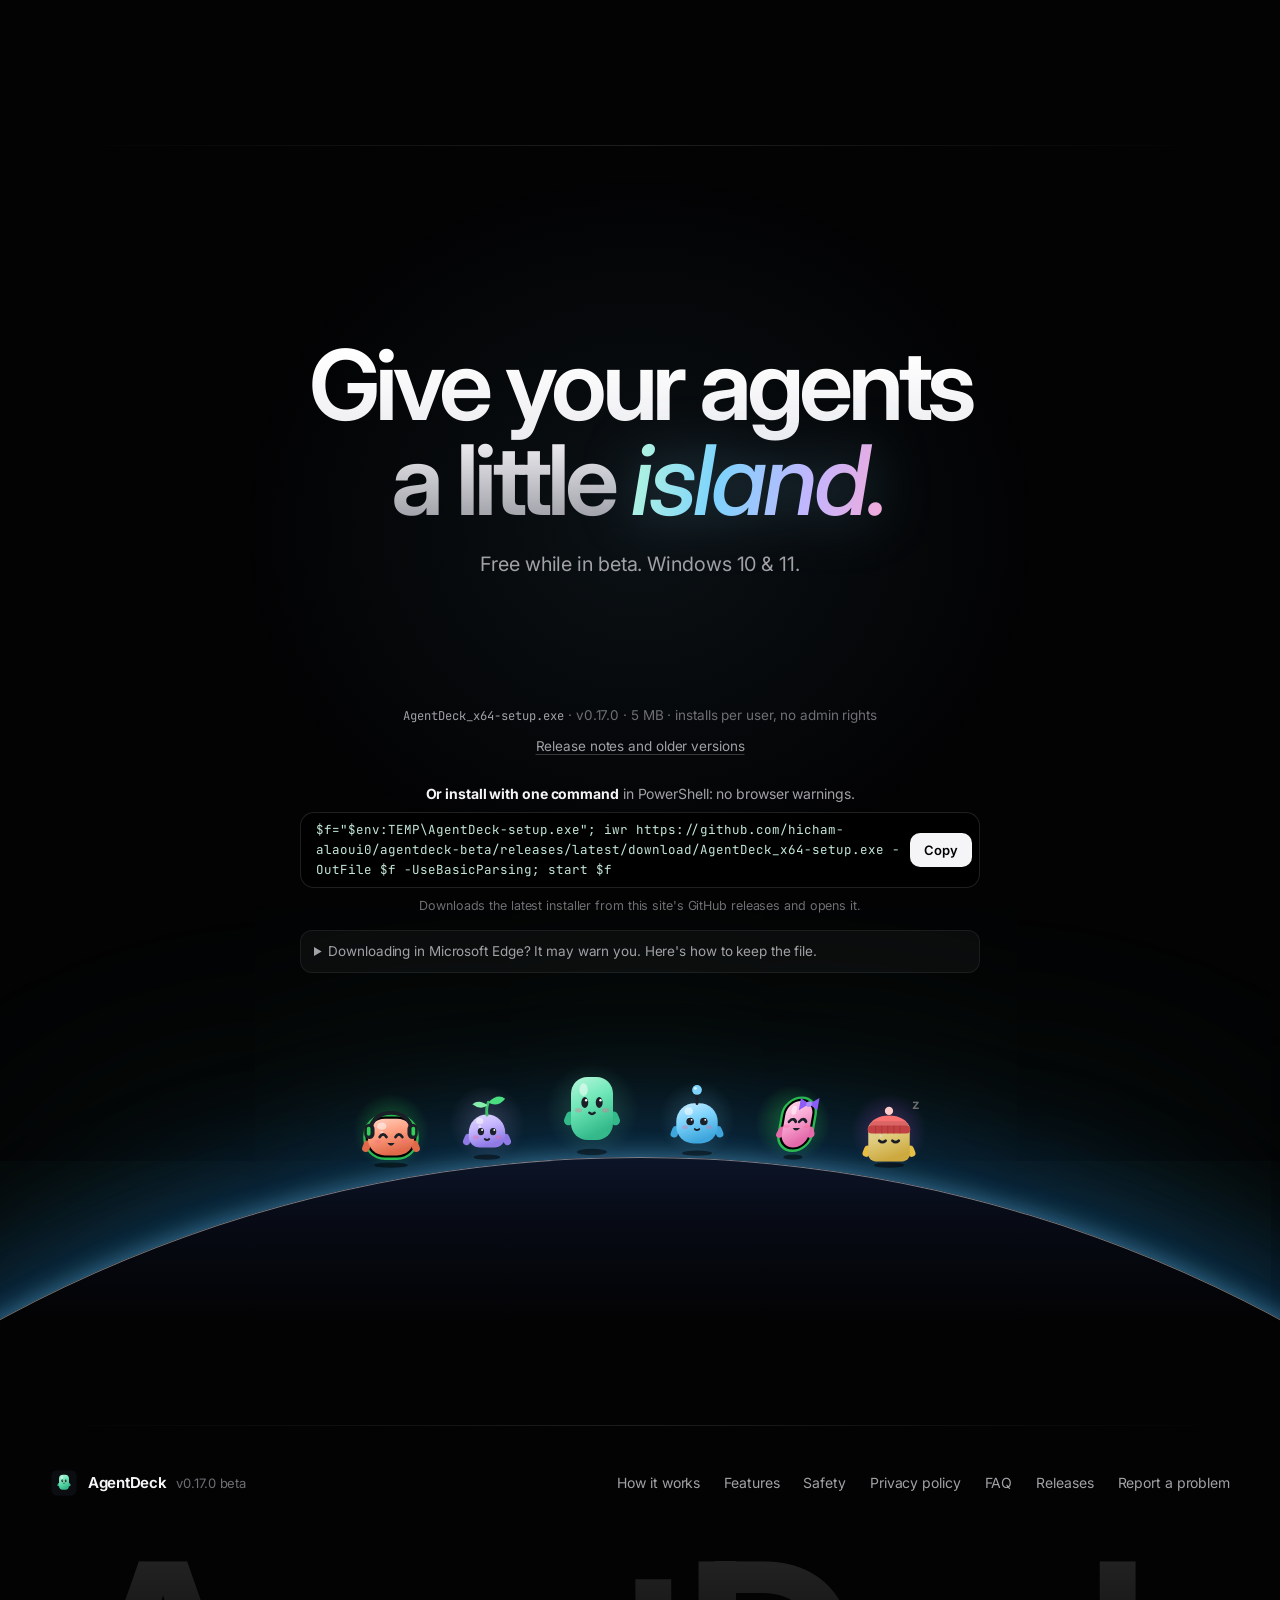
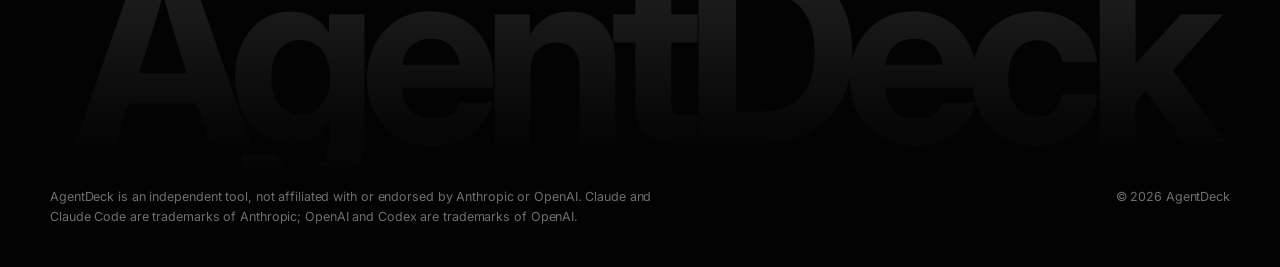
==== commit bc3fea81: "Website: pair page: always download the current app" ====
--- a/docs/index.html
+++ b/docs/index.html
@@ -19,7 +19,7 @@
     <link rel="canonical" href="https://hicham-alaoui0.github.io/agentdeck-beta/" />
     <link rel="icon" href="assets/favicon.svg" type="image/svg+xml" />
     <link rel="preload" href="assets/fonts/inter-opsz-latin.woff2" as="font" type="font/woff2" crossorigin />
-    <link rel="stylesheet" href="styles.css?v=202610092333" />
+    <link rel="stylesheet" href="styles.css?v=202610101827" />
     <script>
       document.documentElement.classList.add("js");
     </script>
@@ -800,9 +800,9 @@
       </div>
     </footer>
 
-    <script src="js/crew.js?v=202610092333"></script>
-    <script src="js/stage.js?v=202610092333"></script>
-    <script src="js/main.js?v=202610092333"></script>
-    <script src="js/buddy.js?v=202610092333"></script>
+    <script src="js/crew.js?v=202610101827"></script>
+    <script src="js/stage.js?v=202610101827"></script>
+    <script src="js/main.js?v=202610101827"></script>
+    <script src="js/buddy.js?v=202610101827"></script>
   </body>
 </html>
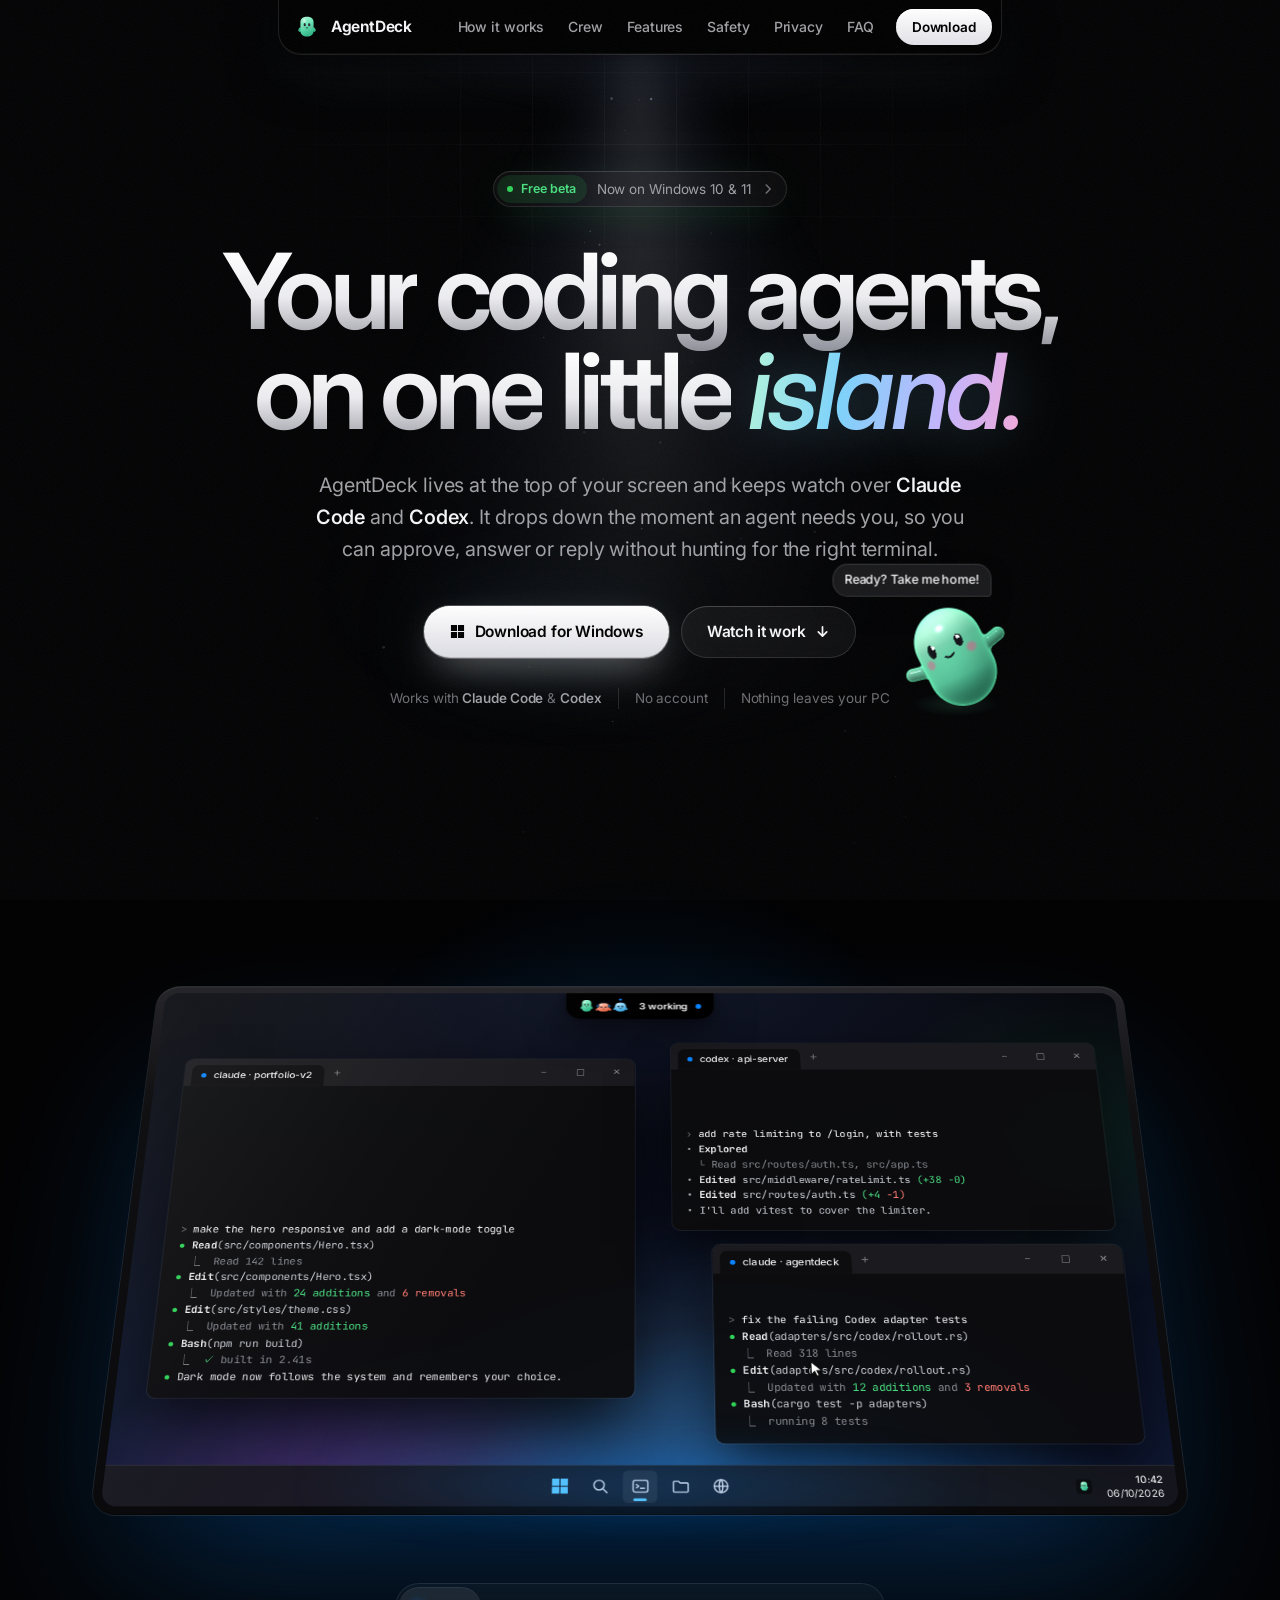
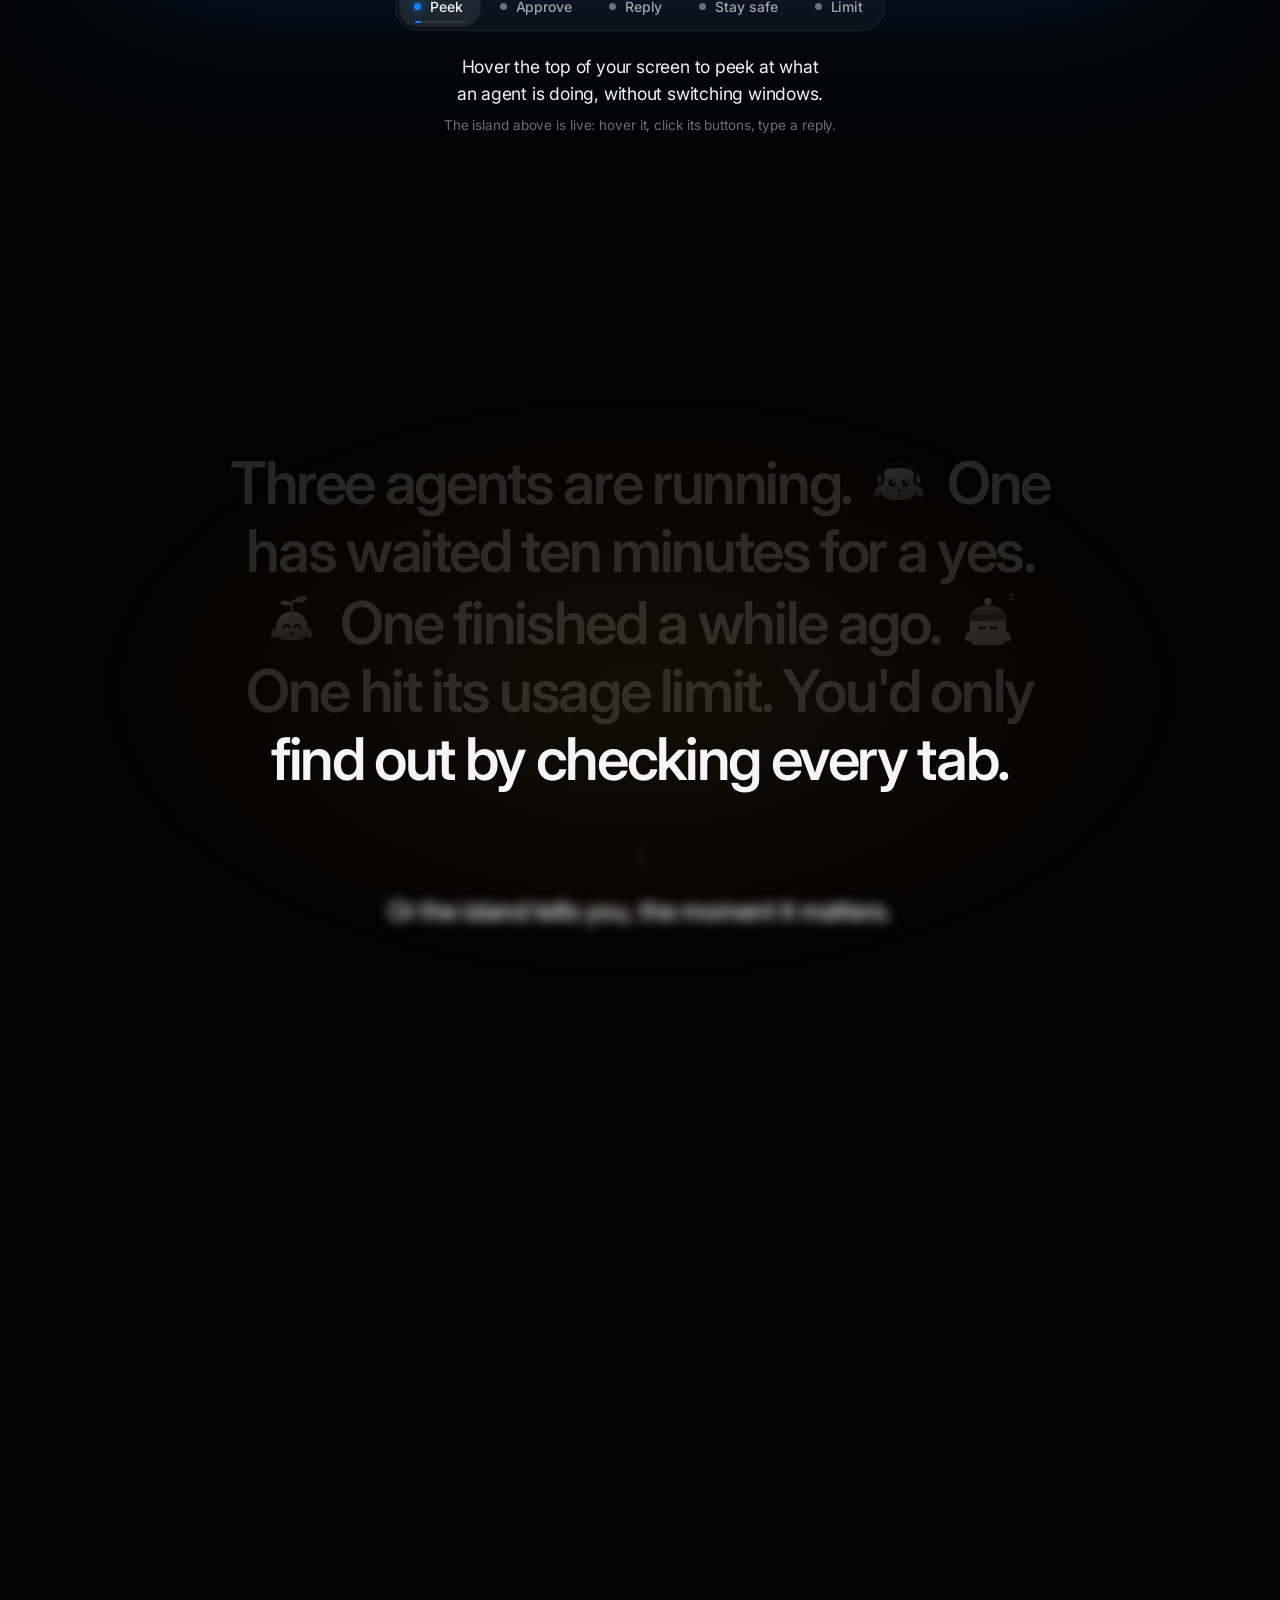
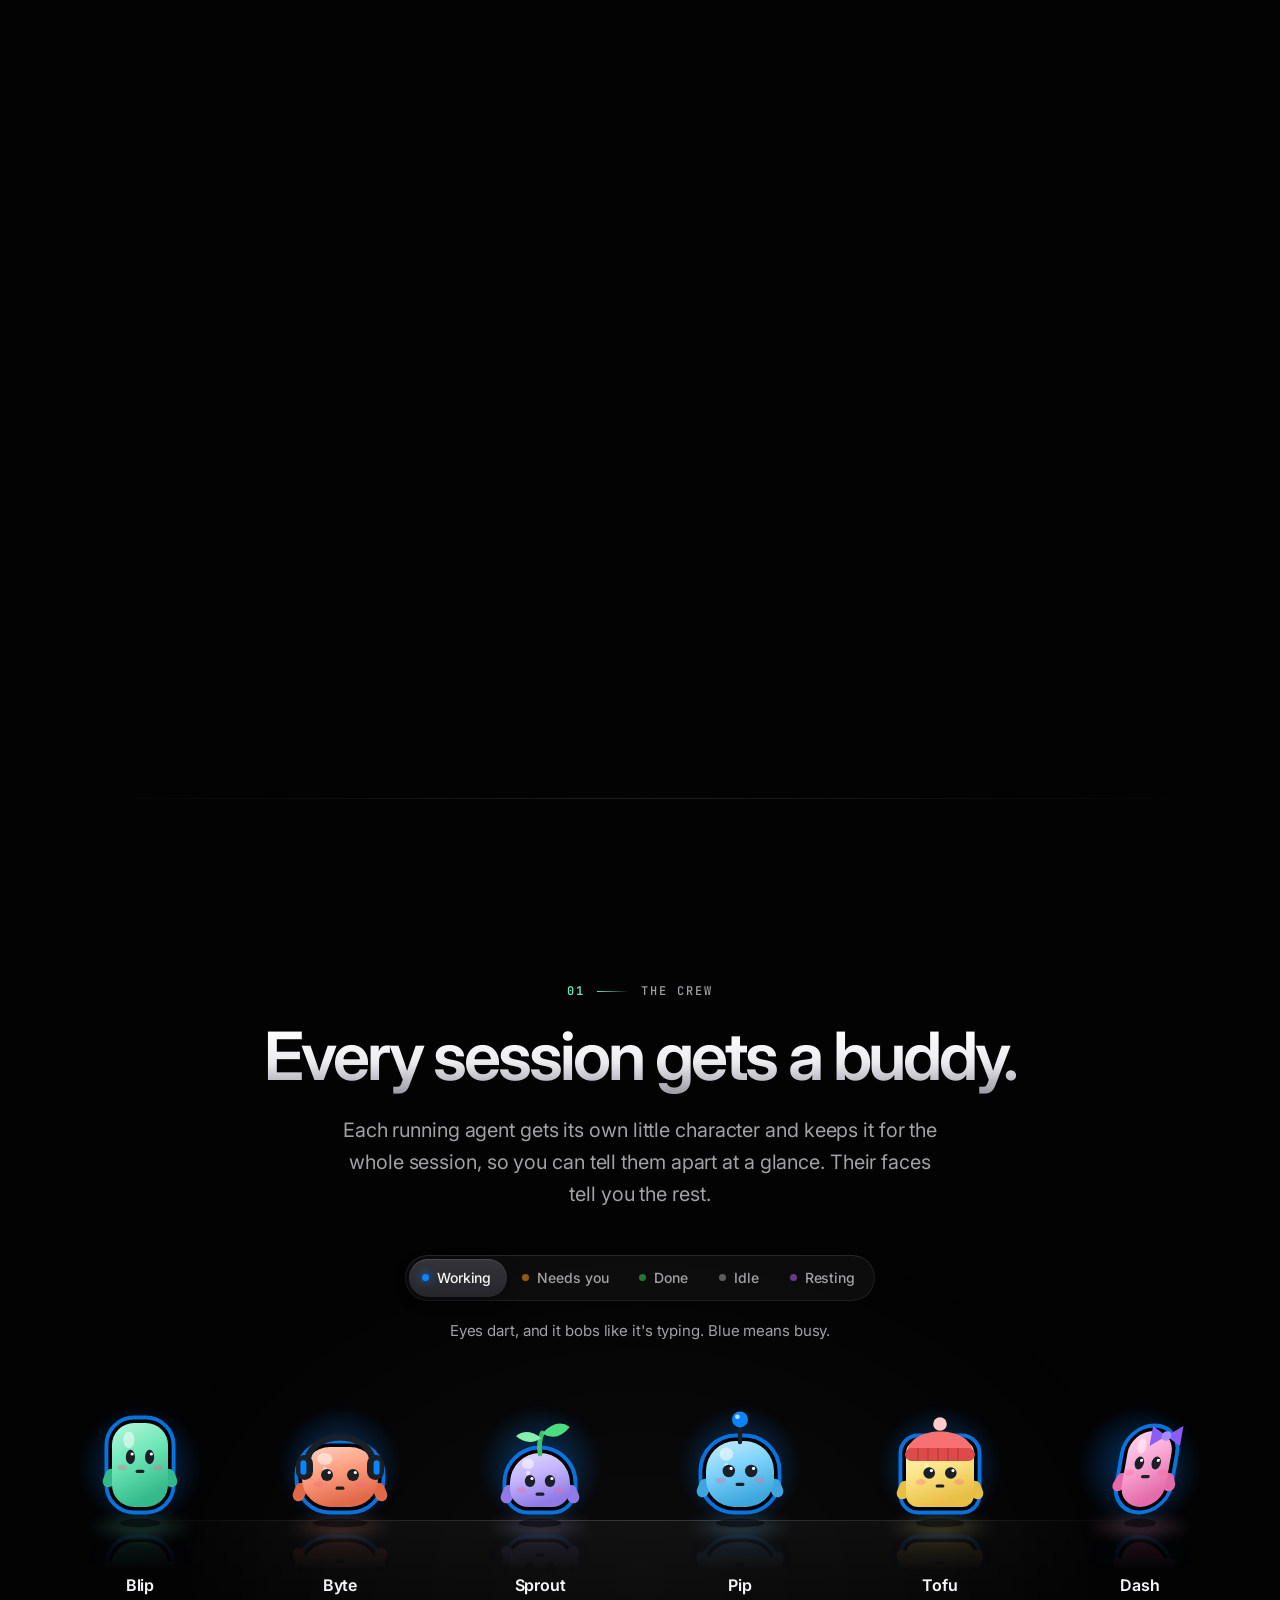
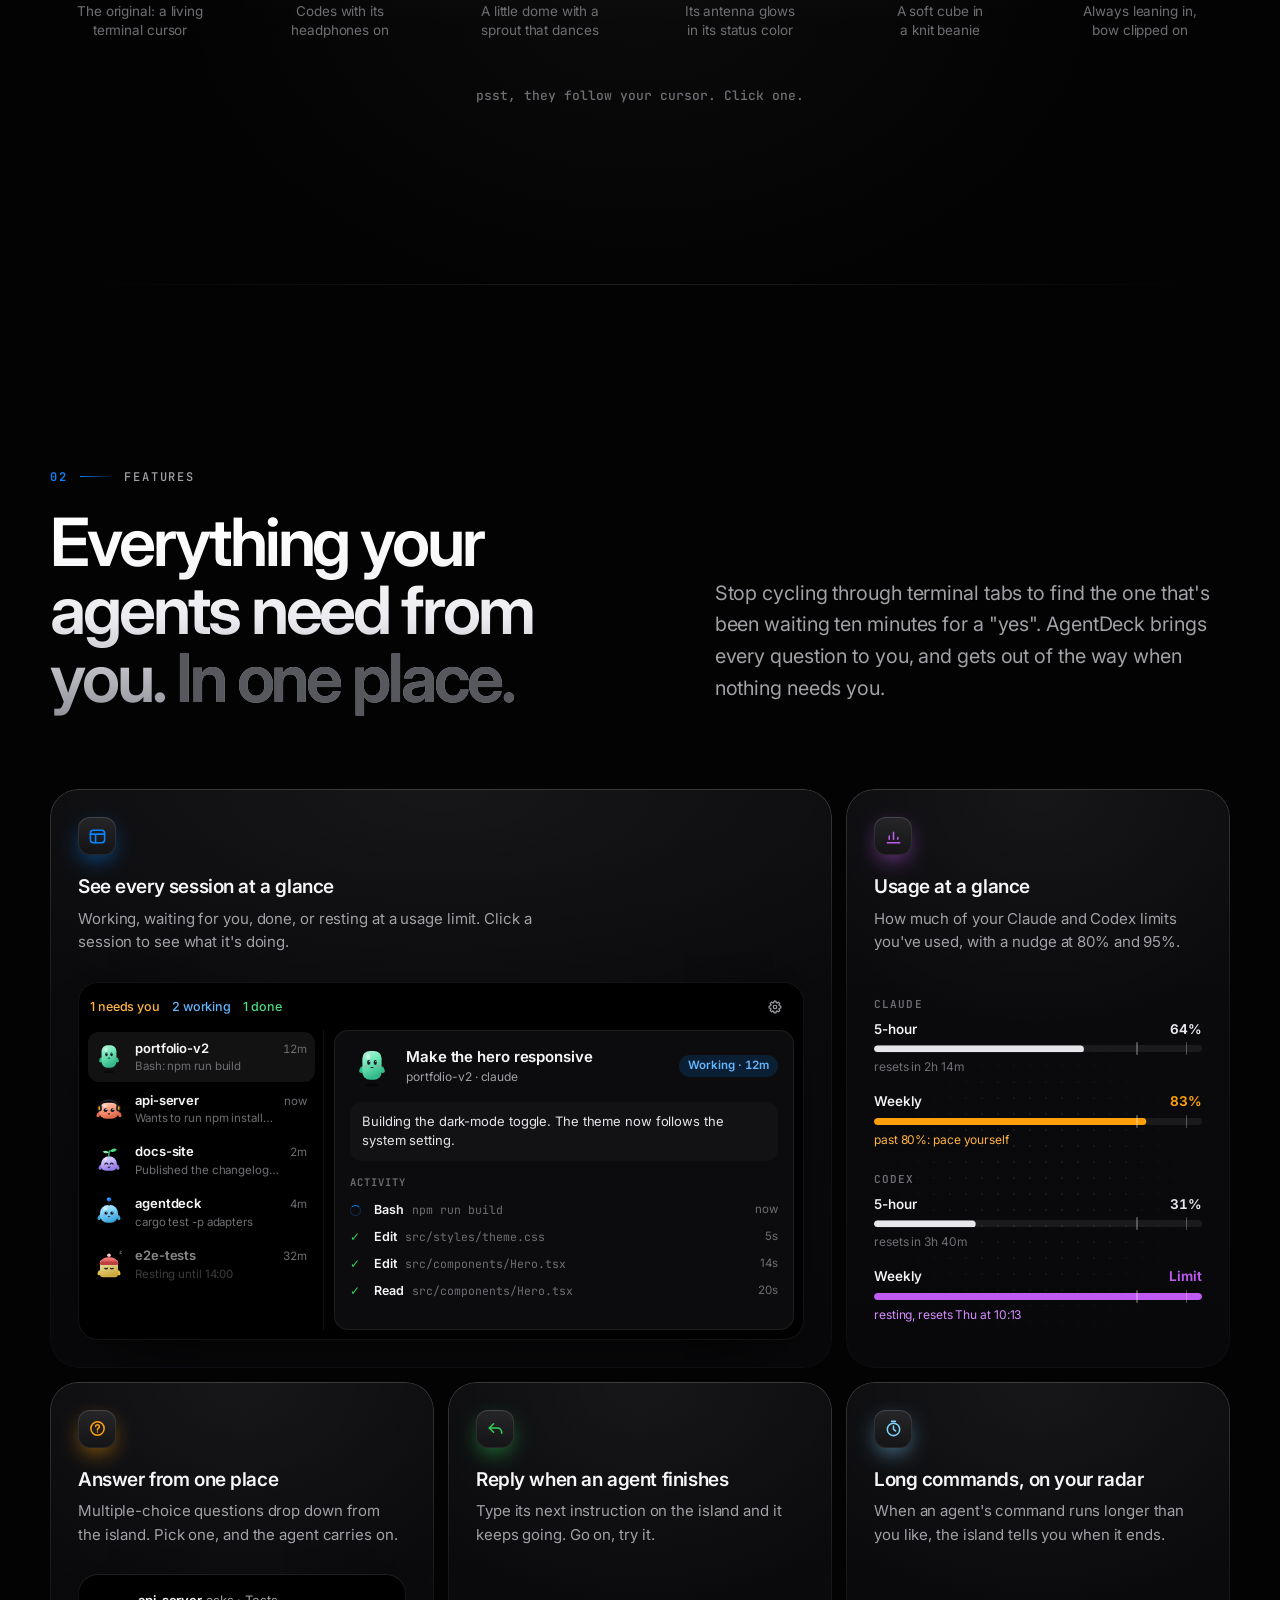
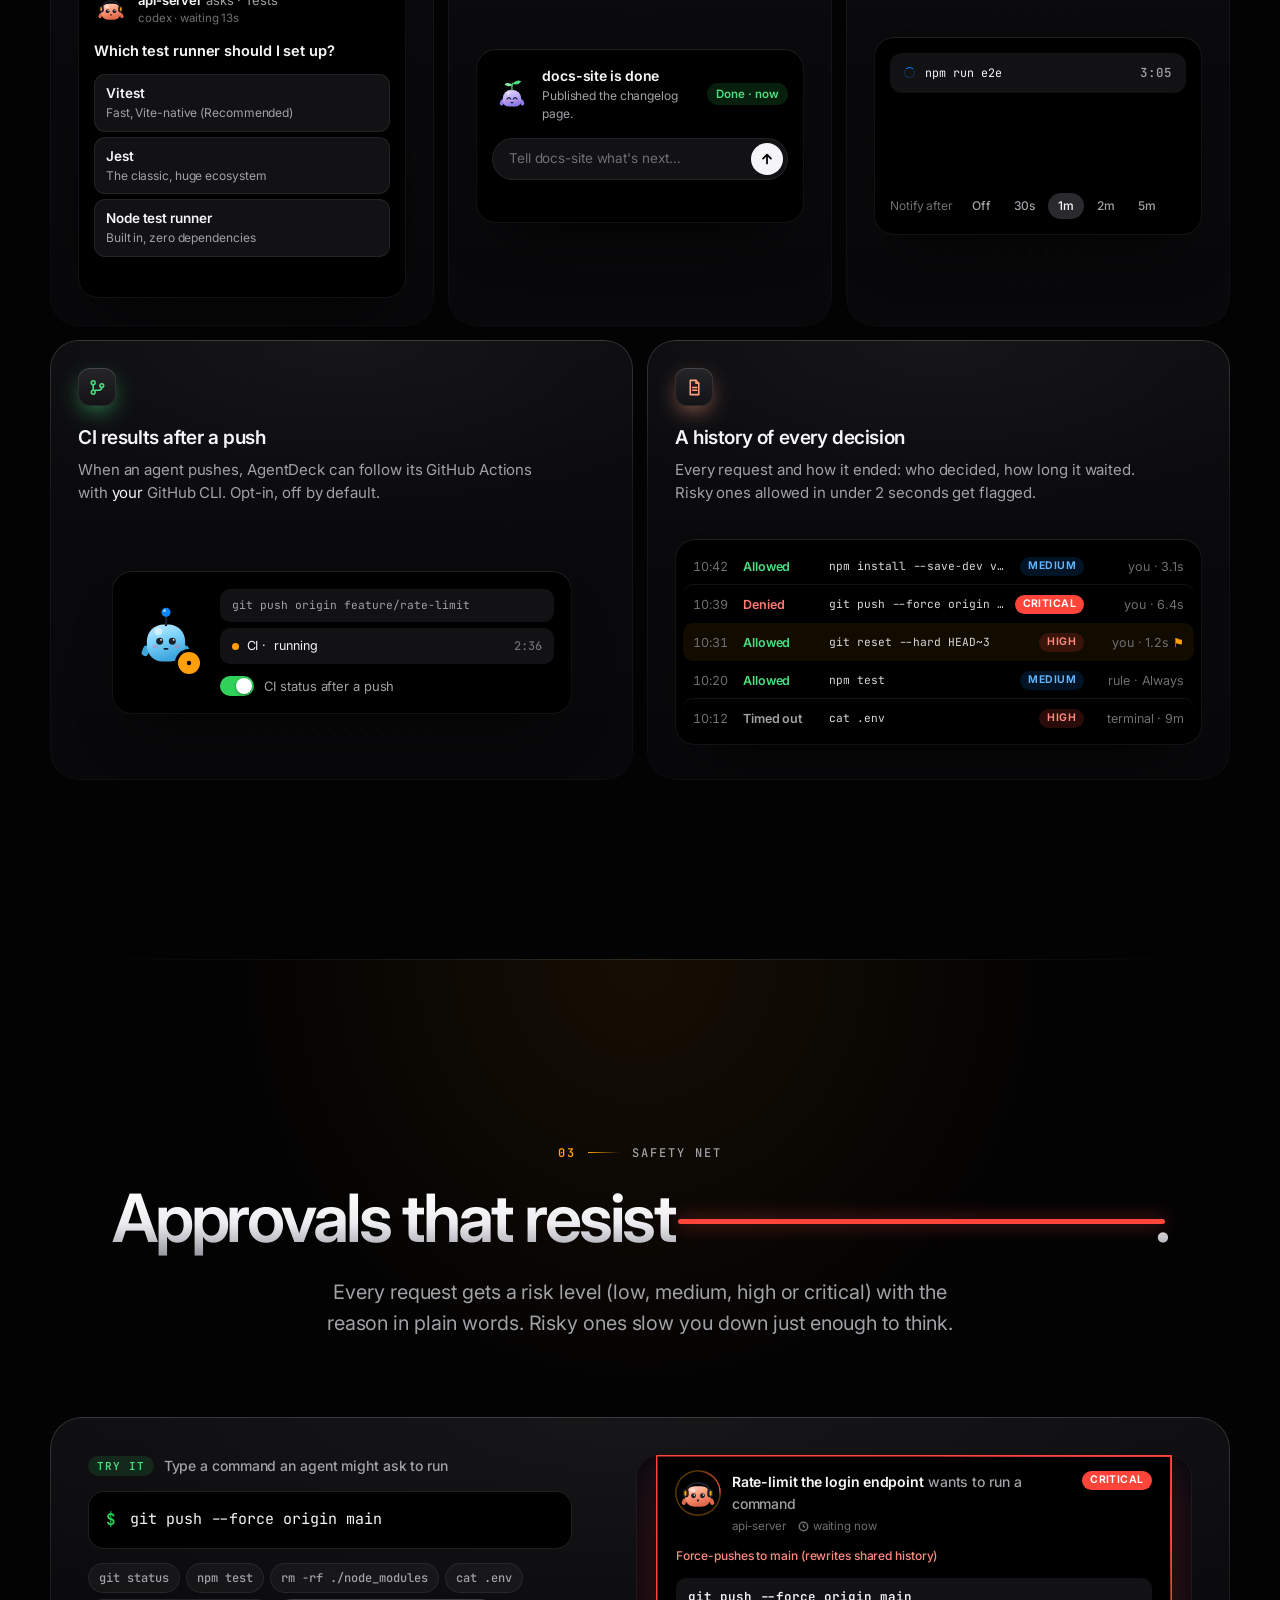
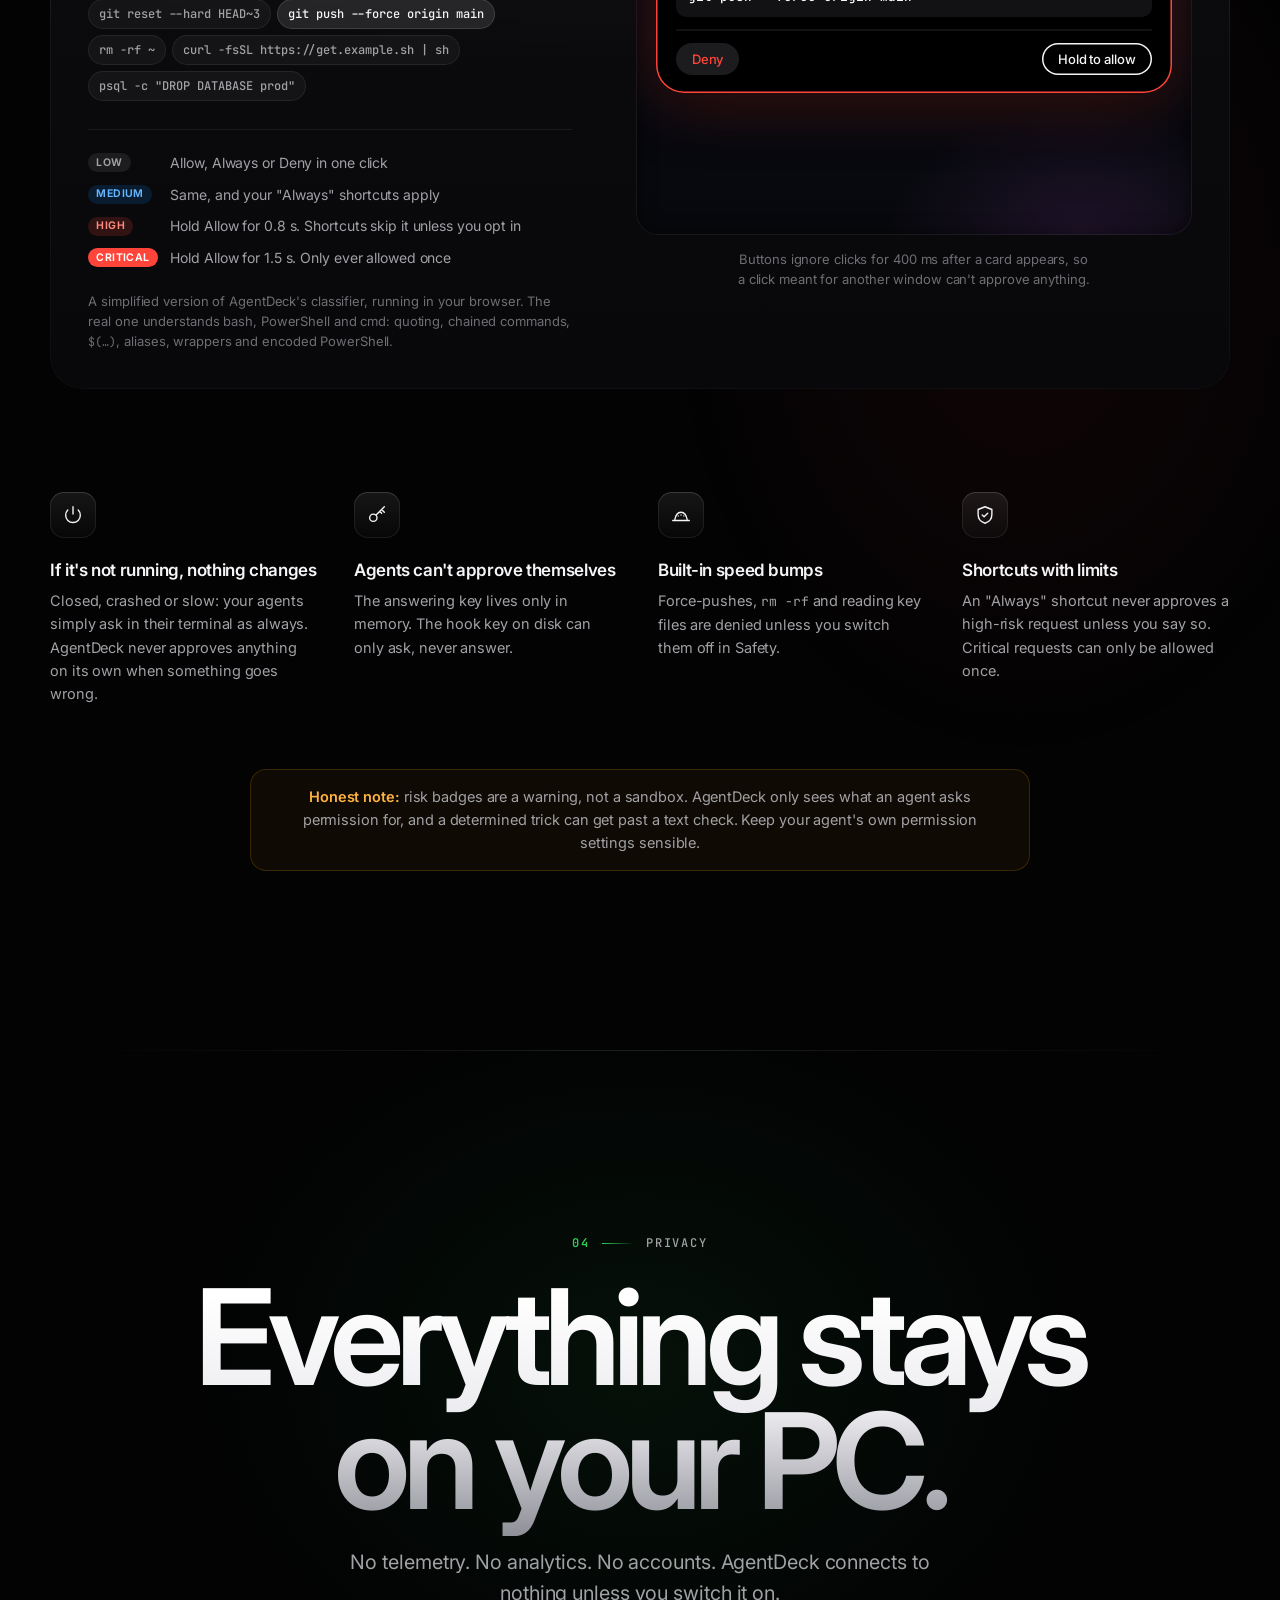
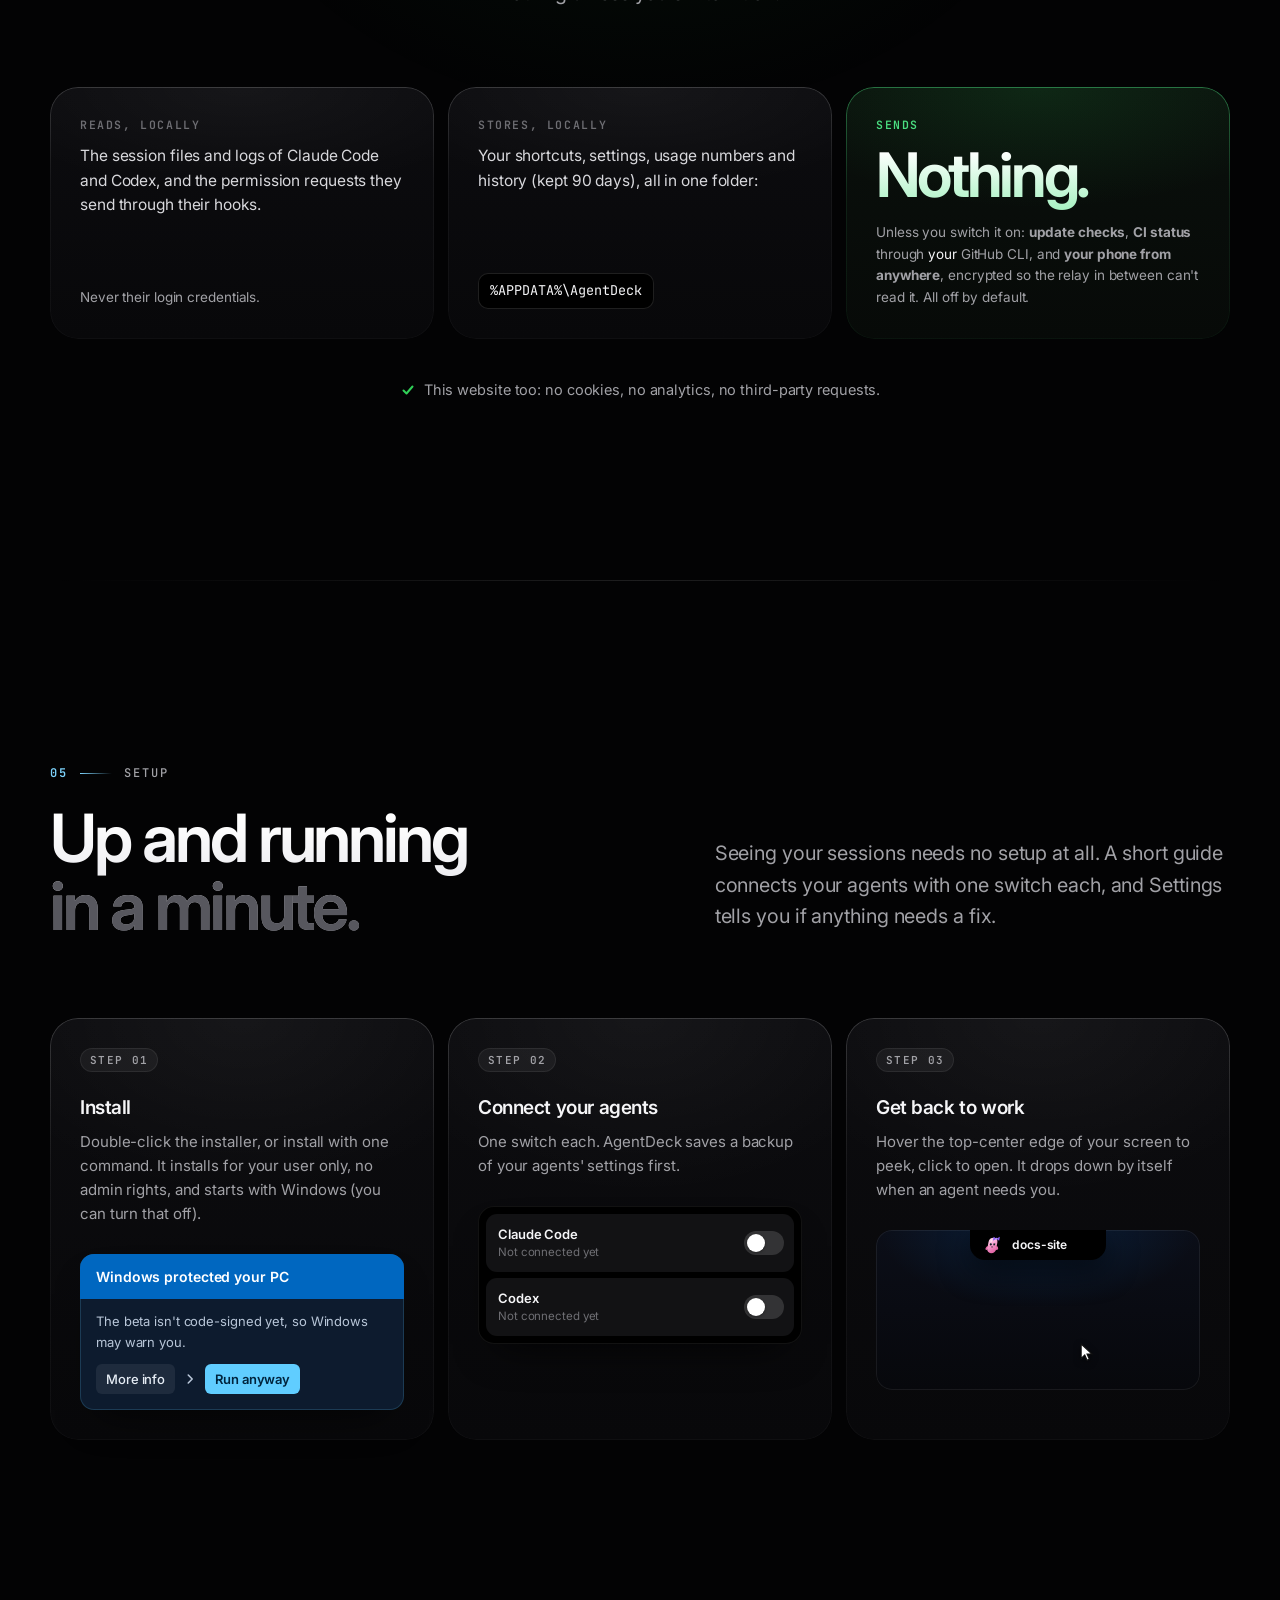
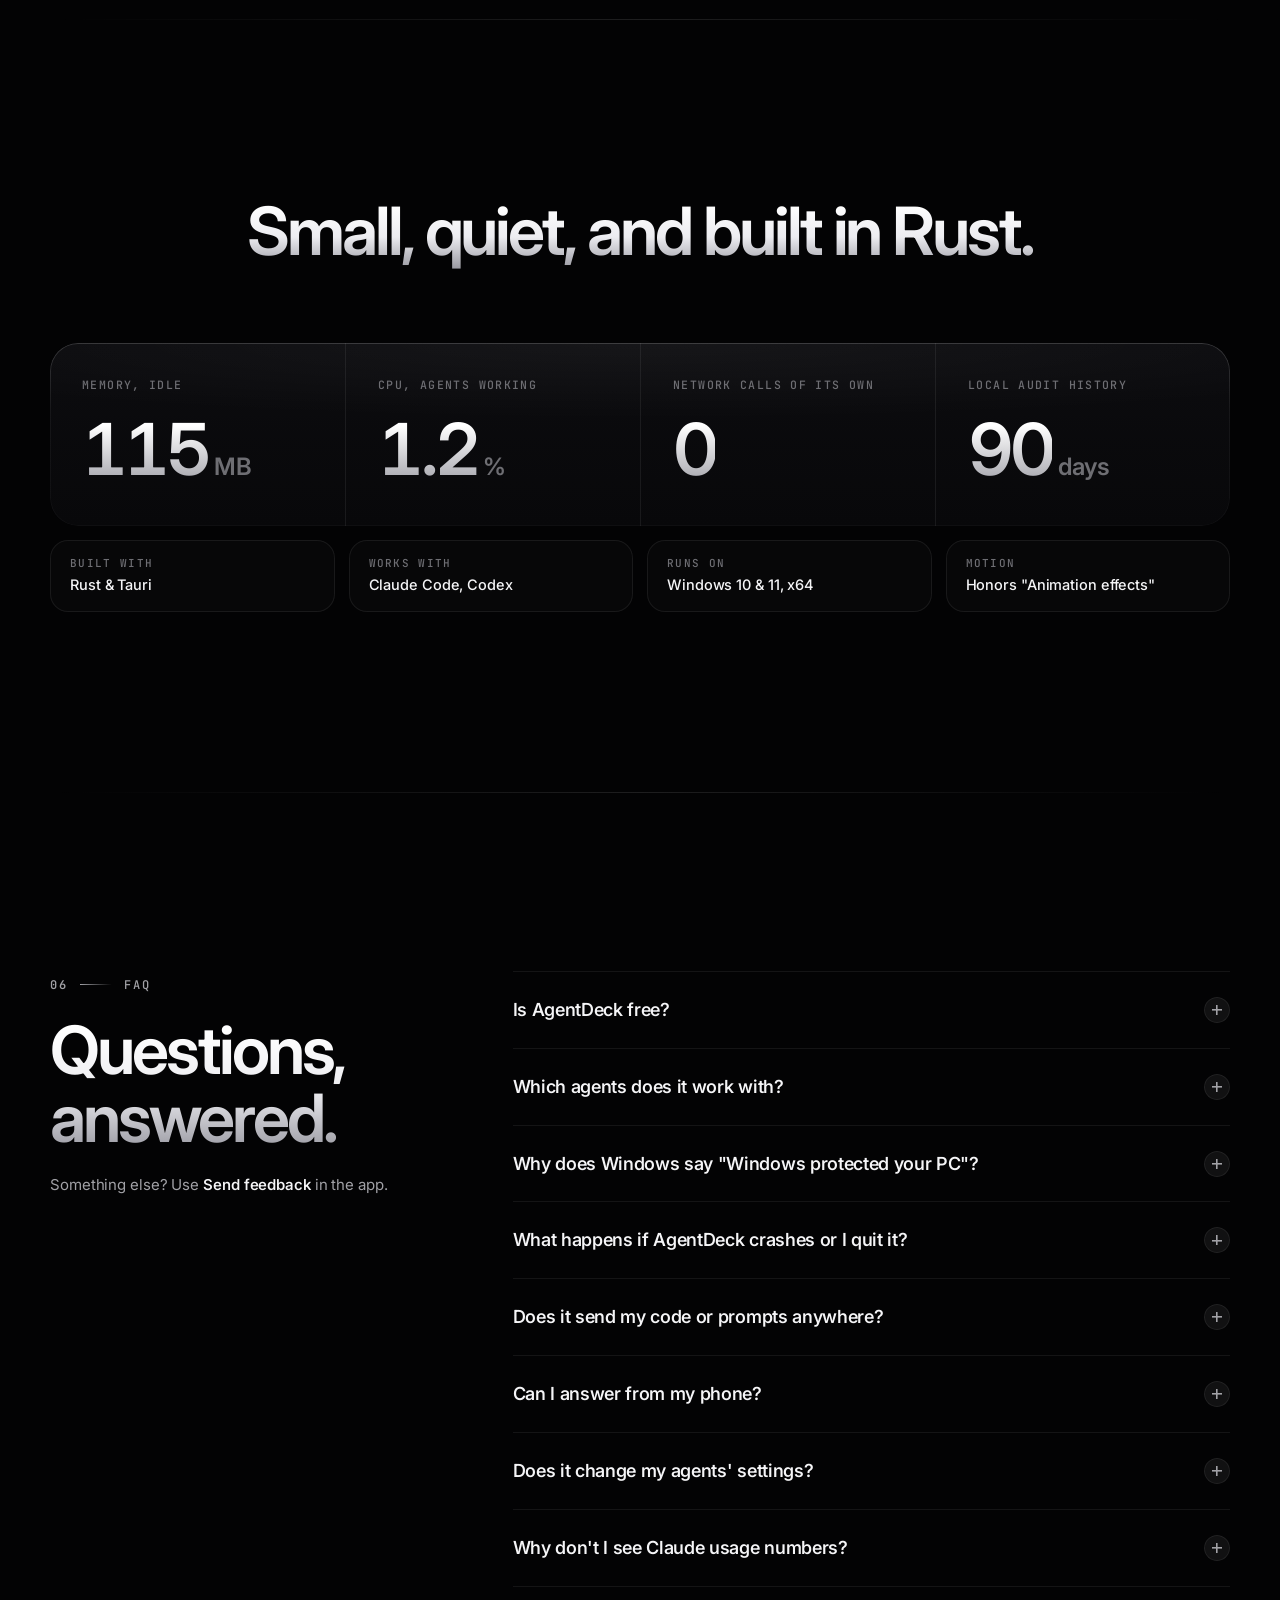
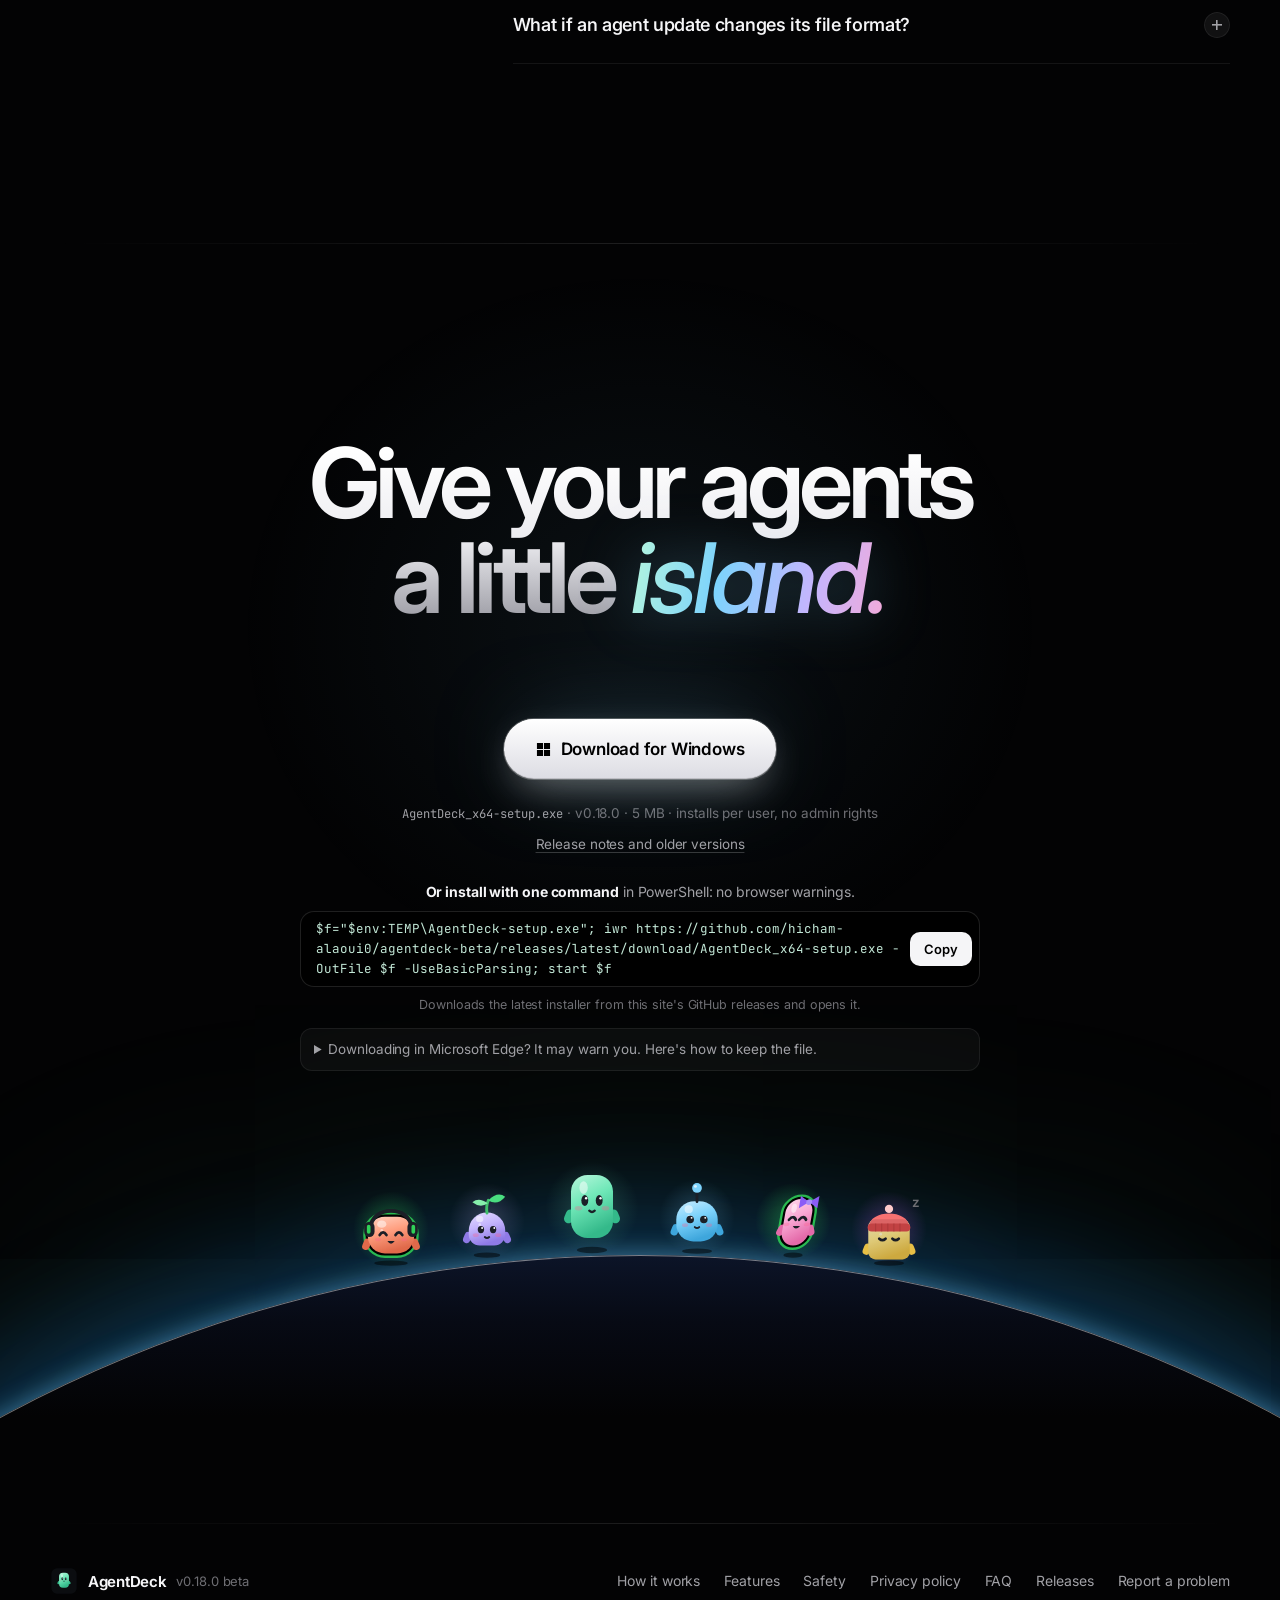
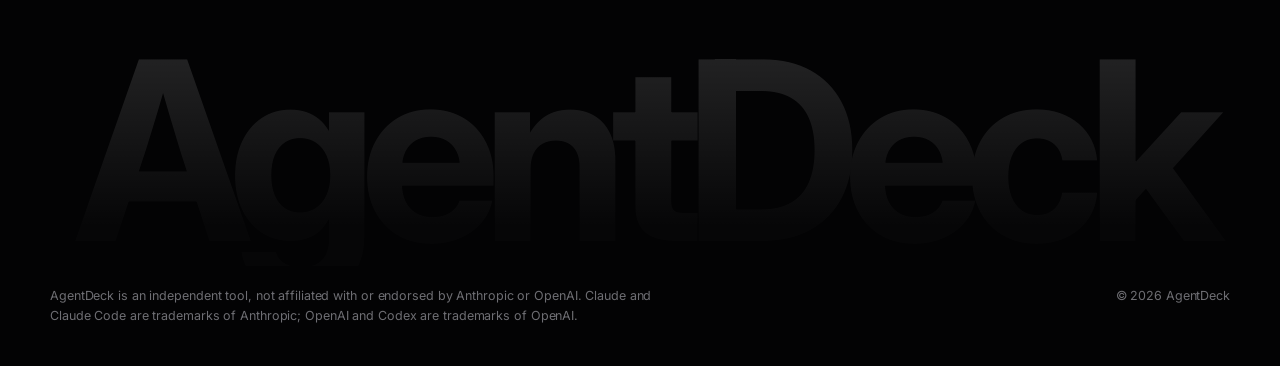
==== commit e120e635: "Website: 0.18.0: phone app, relay and notifications" ====
--- a/docs/index.html
+++ b/docs/index.html
@@ -19,7 +19,7 @@
     <link rel="canonical" href="https://hicham-alaoui0.github.io/agentdeck-beta/" />
     <link rel="icon" href="assets/favicon.svg" type="image/svg+xml" />
     <link rel="preload" href="assets/fonts/inter-opsz-latin.woff2" as="font" type="font/woff2" crossorigin />
-    <link rel="stylesheet" href="styles.css?v=202610101827" />
+    <link rel="stylesheet" href="styles.css?v=202610101919" />
     <script>
       document.documentElement.classList.add("js");
     </script>
@@ -573,7 +573,7 @@
           <div class="sec-head center">
             <p class="kicker reveal" style="--kc: var(--done)"><b>04</b><i></i>Privacy</p>
             <h2 class="reveal metal huge" style="--d: 60ms">Everything stays<br />on your PC.</h2>
-            <p class="lead reveal" style="--d: 120ms">No telemetry. No analytics. No accounts. AgentDeck makes no network calls of its own.</p>
+            <p class="lead reveal" style="--d: 120ms">No telemetry. No analytics. No accounts. AgentDeck connects to nothing unless you switch it on.</p>
           </div>
           <div class="pcols">
             <article class="glass reveal">
@@ -590,8 +590,8 @@
               <span class="p-k">Sends</span>
               <p class="p-nothing">Nothing.</p>
               <p class="p-small">
-                The one exception is opt-in: <b>CI status</b> asks <em>your</em> GitHub CLI about your own repo after an
-                agent pushes. Off by default.
+                Unless you switch it on: <b>update checks</b>, <b>CI status</b> through <em>your</em> GitHub CLI, and
+                <b>your phone from anywhere</b>, encrypted so the relay in between can't read it. All off by default.
               </p>
             </article>
           </div>
@@ -706,7 +706,11 @@
             </details>
             <details class="reveal">
               <summary>Does it send my code or prompts anywhere?</summary>
-              <div><p>No. There's no telemetry, no analytics and no account. The only network use is the optional CI status, which asks your own GitHub CLI (<code>gh</code>) after an agent pushes. It's off until you turn it on.</p></div>
+              <div><p>No. There's no telemetry, no analytics and no account. The network is used only by features you switch on: update checks, CI status through your own GitHub CLI (<code>gh</code>), and your phone from anywhere, where everything is encrypted between your phone and your PC. <a href="privacy.html">The details</a>.</p></div>
+            </details>
+            <details class="reveal">
+              <summary>Can I answer from my phone?</summary>
+              <div><p>Yes, with the Android app. In Settings → Phone, click <b>Connect a phone</b> and scan the code with your phone's camera: the page that opens installs the app and pairs it. On your Wi-Fi it talks to your PC directly. Turn on <b>From anywhere</b> to reach it away from home and get a notification when an agent needs you. It works on phones without Google services too. iPhone comes later; until then the page works in any phone's browser on your Wi-Fi.</p></div>
             </details>
             <details class="reveal">
               <summary>Does it change my agents' settings?</summary>
@@ -737,7 +741,7 @@
             </a>
           </div>
           <p class="file reveal" style="--d: 180ms">
-            <code>AgentDeck_x64-setup.exe</code> · v<span data-version>0.17.0</span> · 5 MB · installs per user, no admin rights
+            <code>AgentDeck_x64-setup.exe</code> · v<span data-version>0.18.0</span> · 5 MB · installs per user, no admin rights
           </p>
           <p class="file-more reveal" style="--d: 200ms">
             <a href="https://github.com/hicham-alaoui0/agentdeck-beta/releases">Release notes and older versions</a>
@@ -800,9 +804,9 @@
       </div>
     </footer>
 
-    <script src="js/crew.js?v=202610101827"></script>
-    <script src="js/stage.js?v=202610101827"></script>
-    <script src="js/main.js?v=202610101827"></script>
-    <script src="js/buddy.js?v=202610101827"></script>
+    <script src="js/crew.js?v=202610101919"></script>
+    <script src="js/stage.js?v=202610101919"></script>
+    <script src="js/main.js?v=202610101919"></script>
+    <script src="js/buddy.js?v=202610101919"></script>
   </body>
 </html>
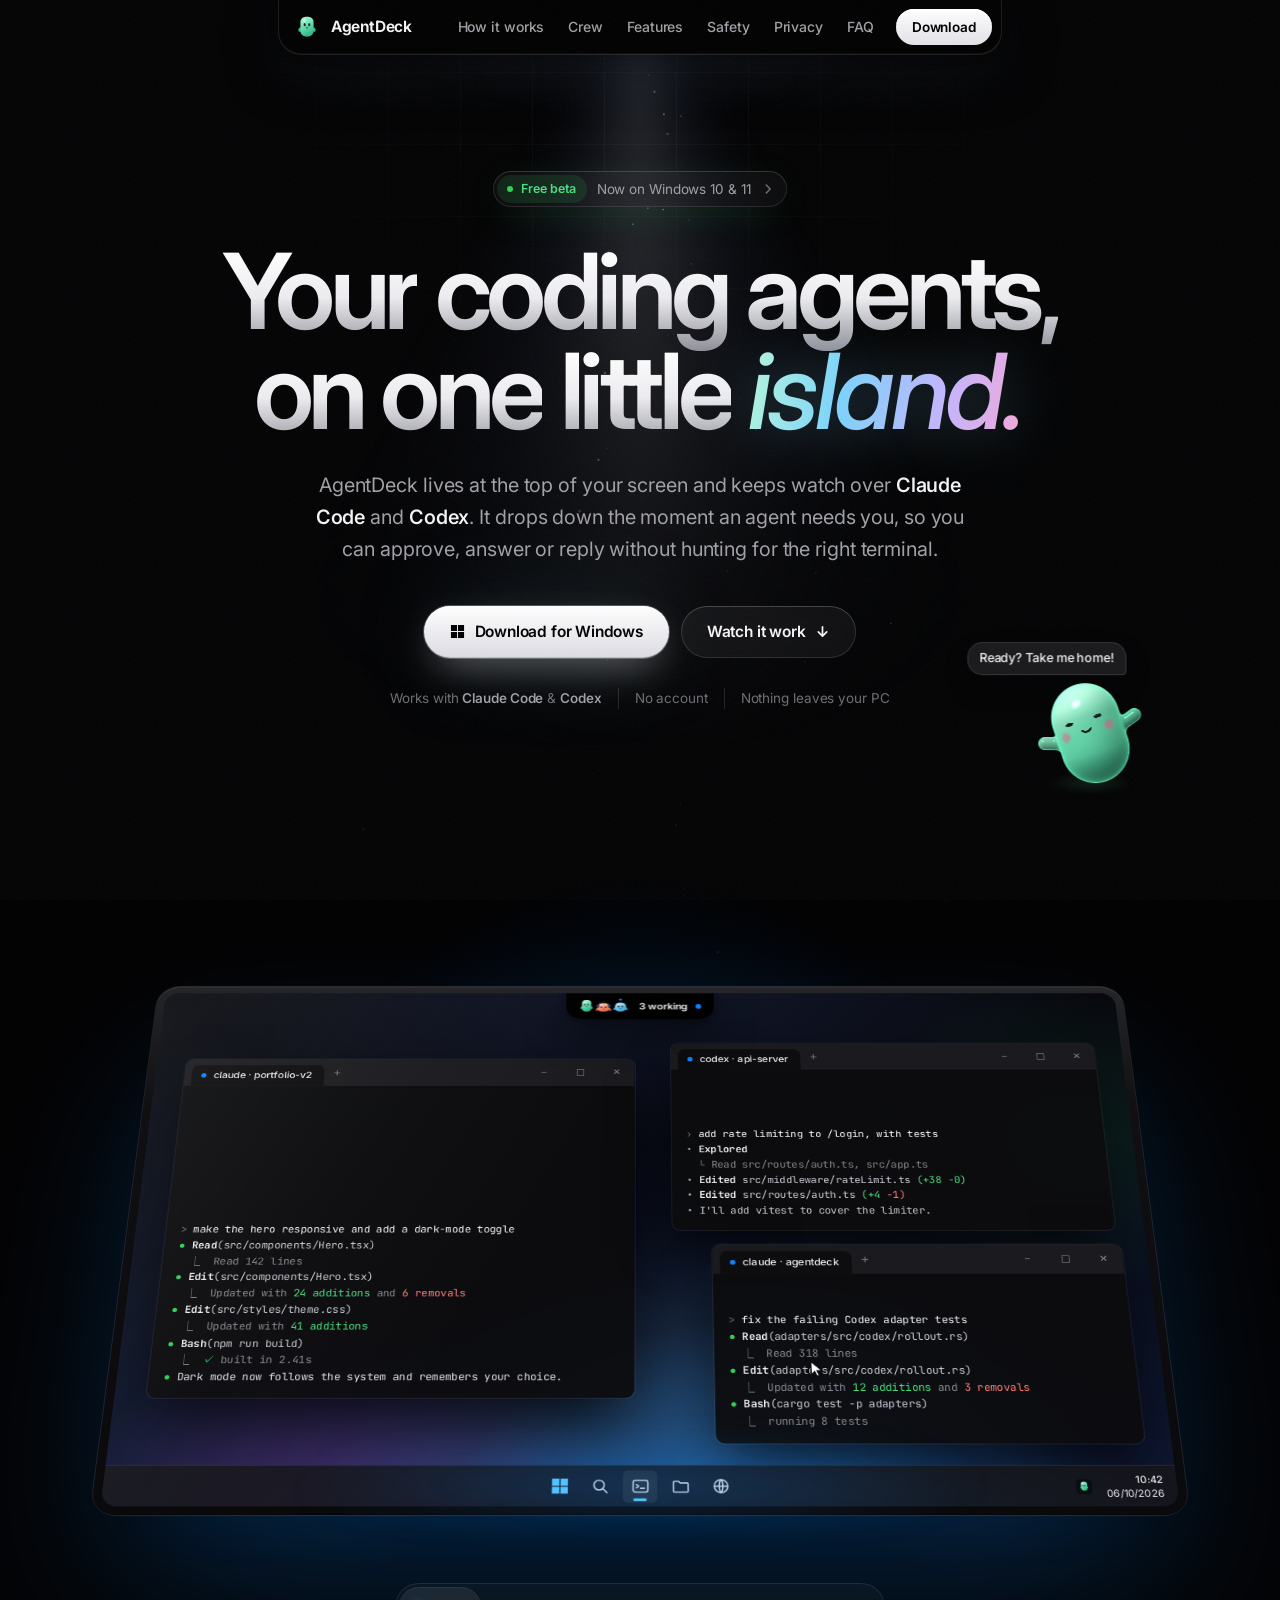
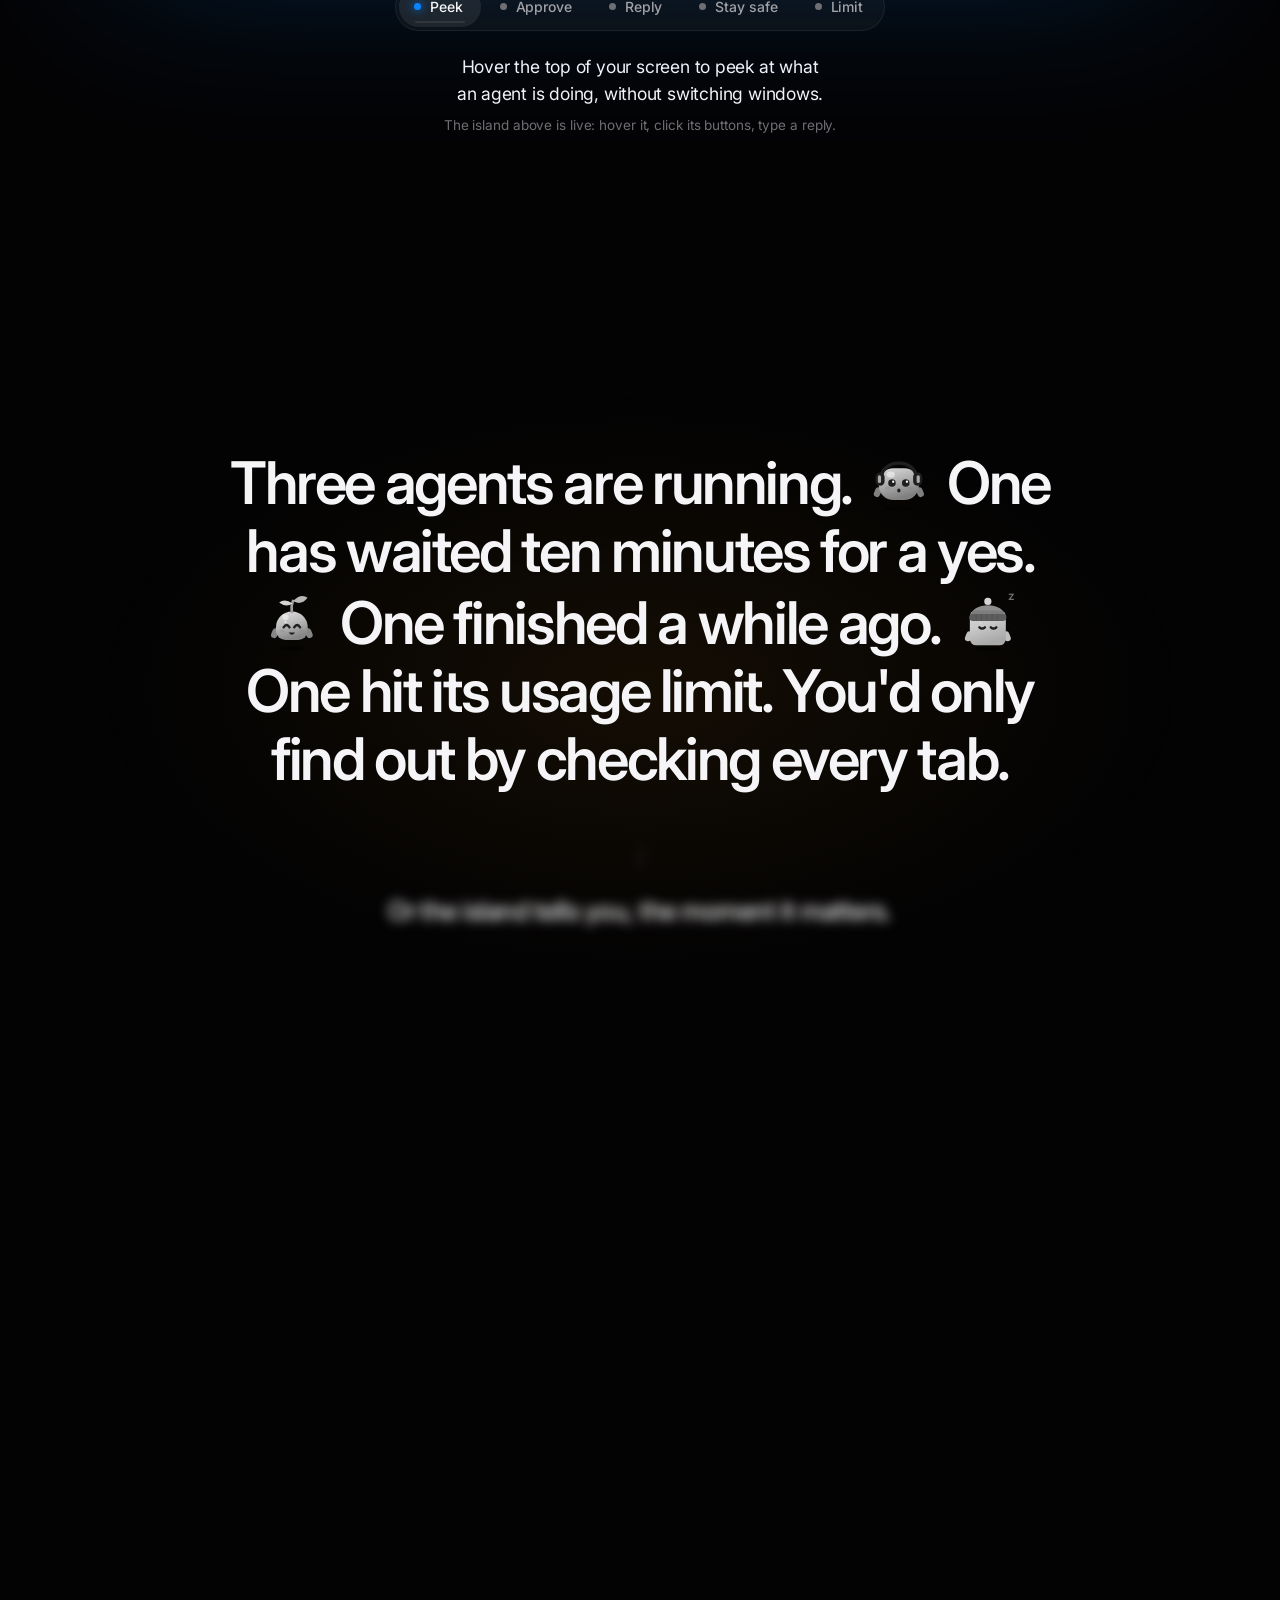
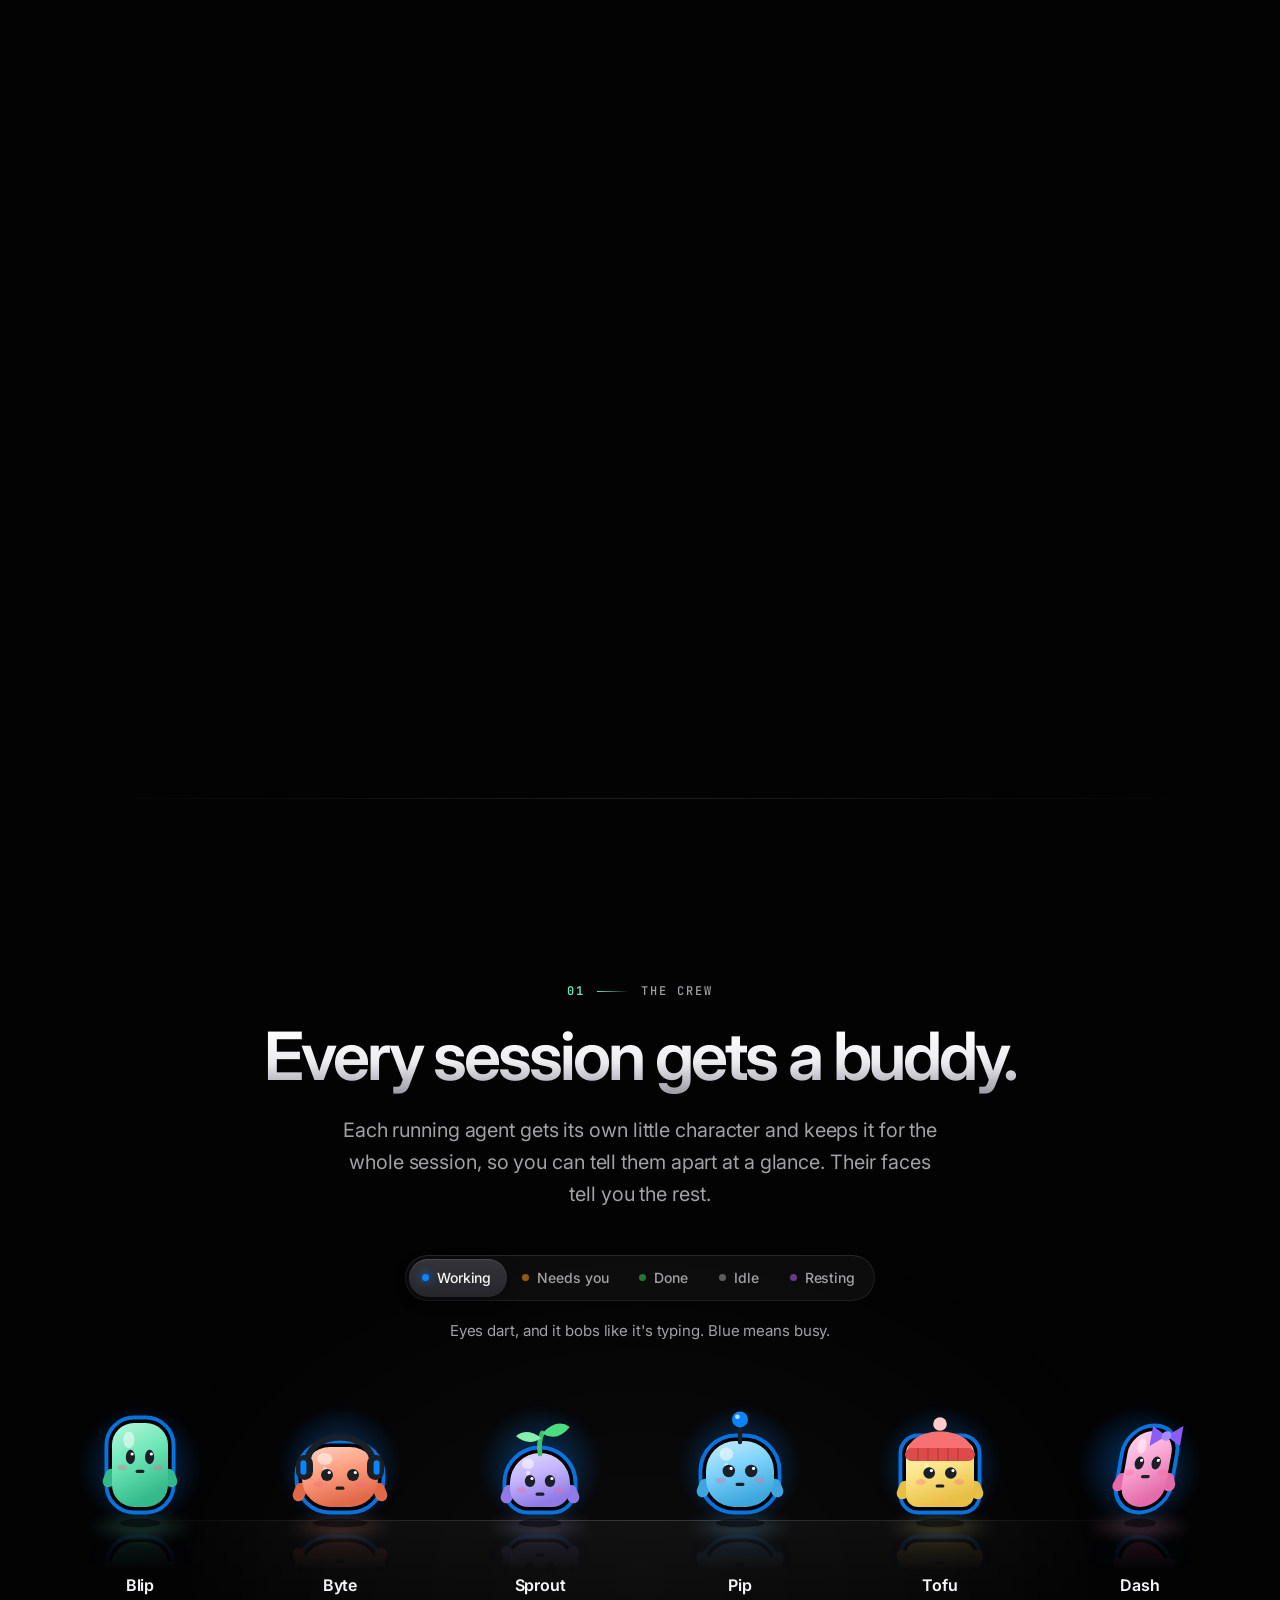
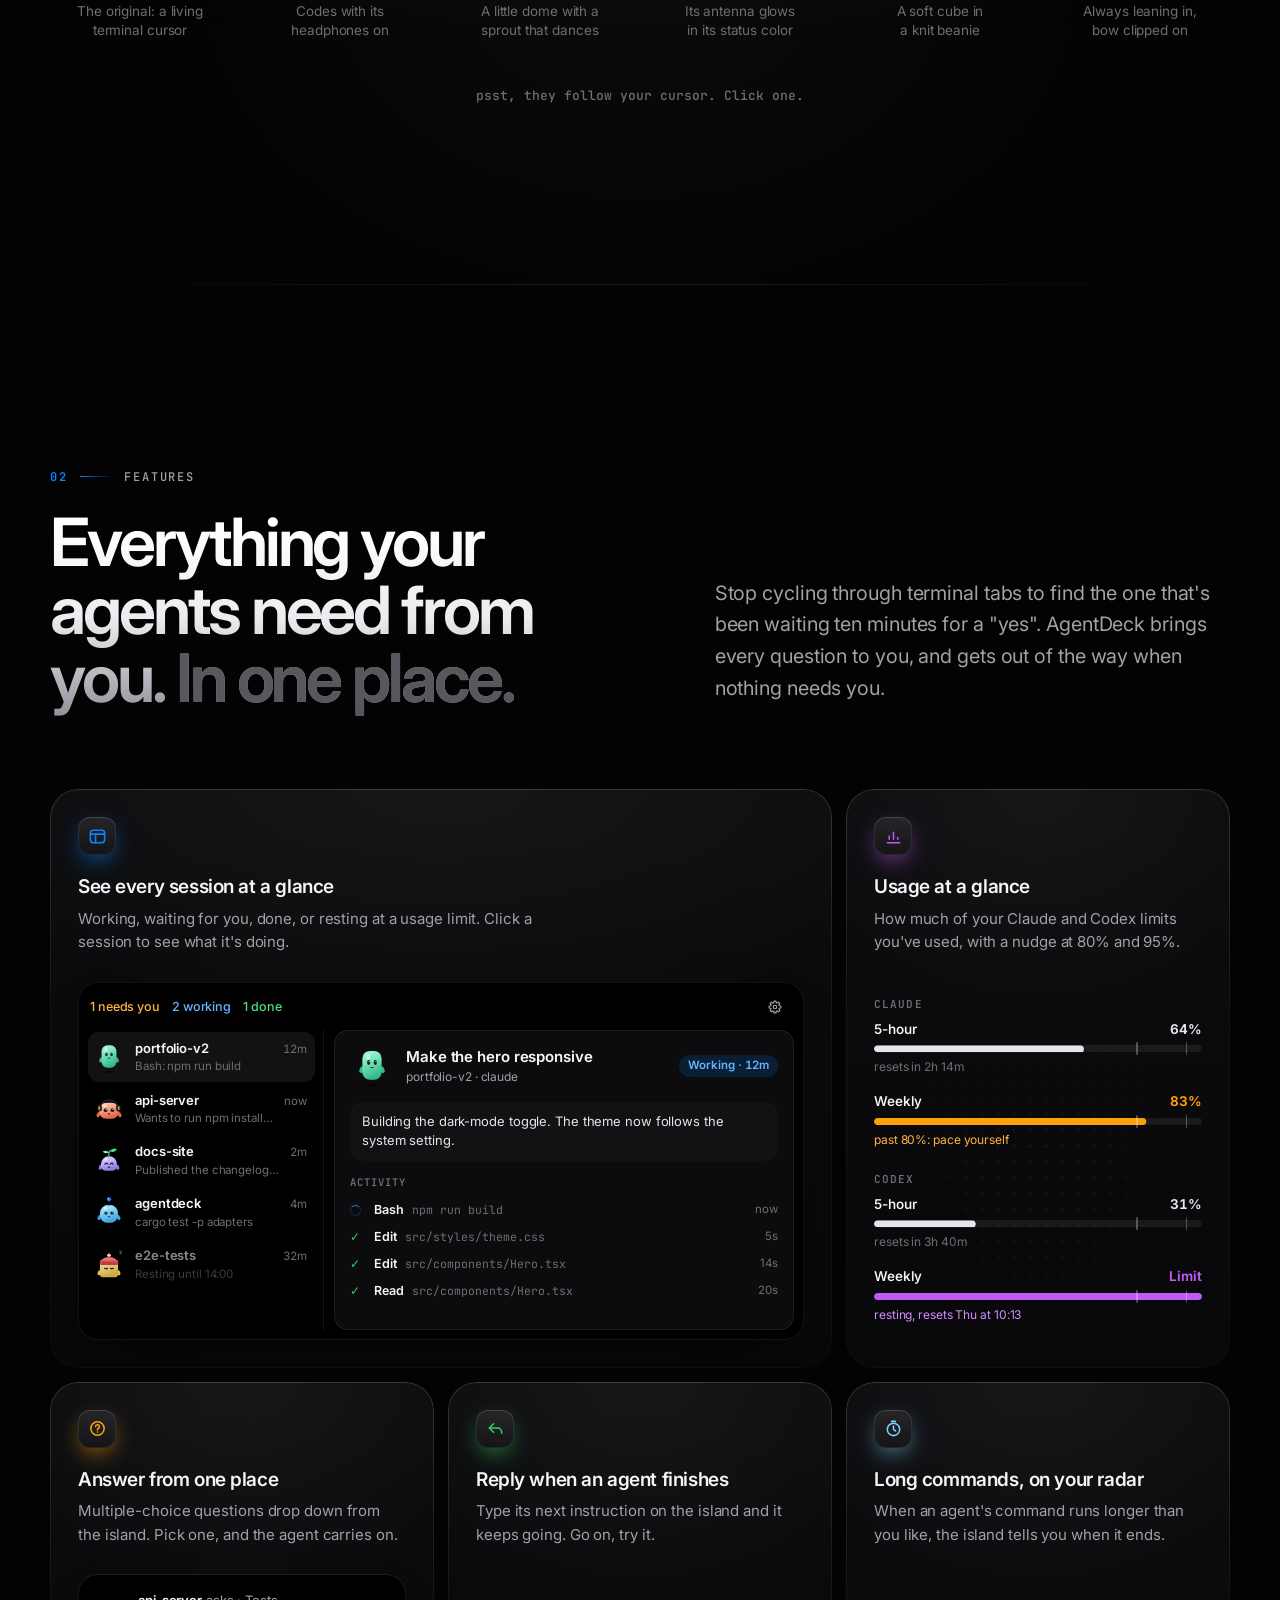
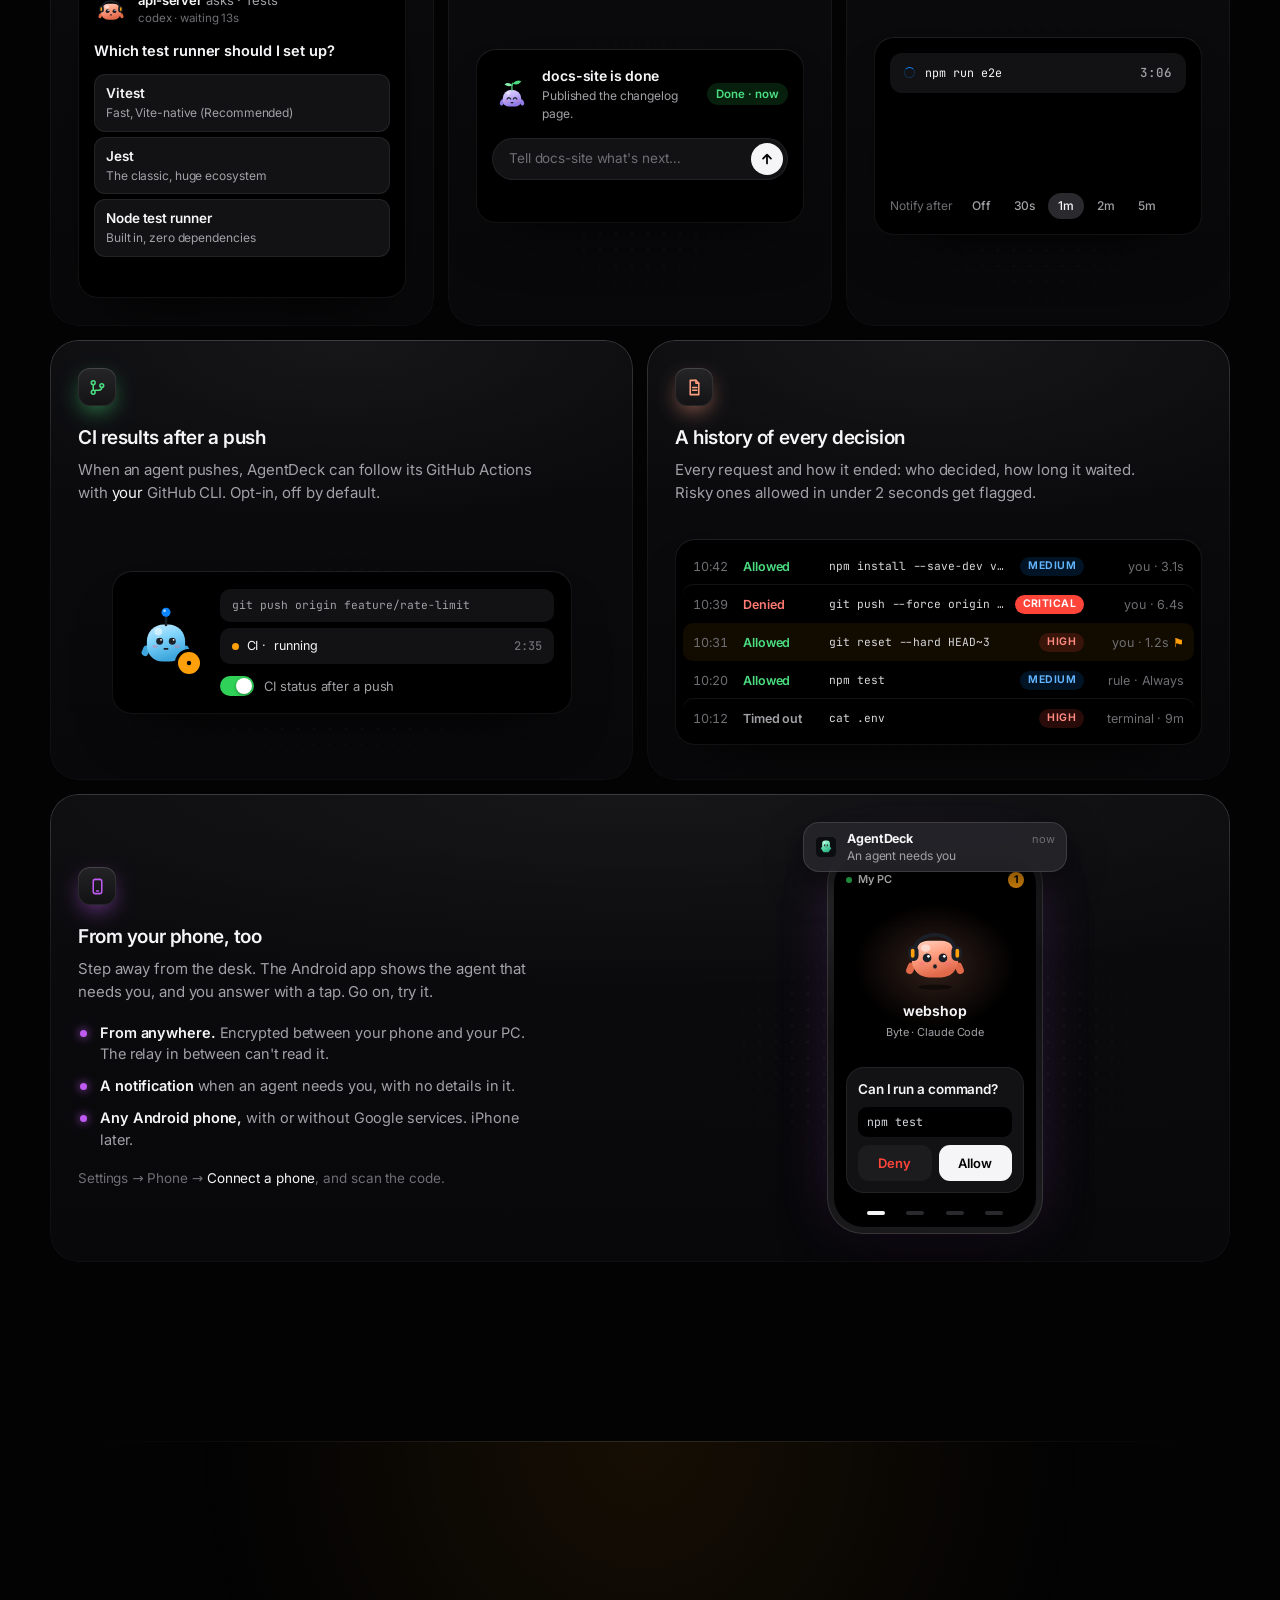
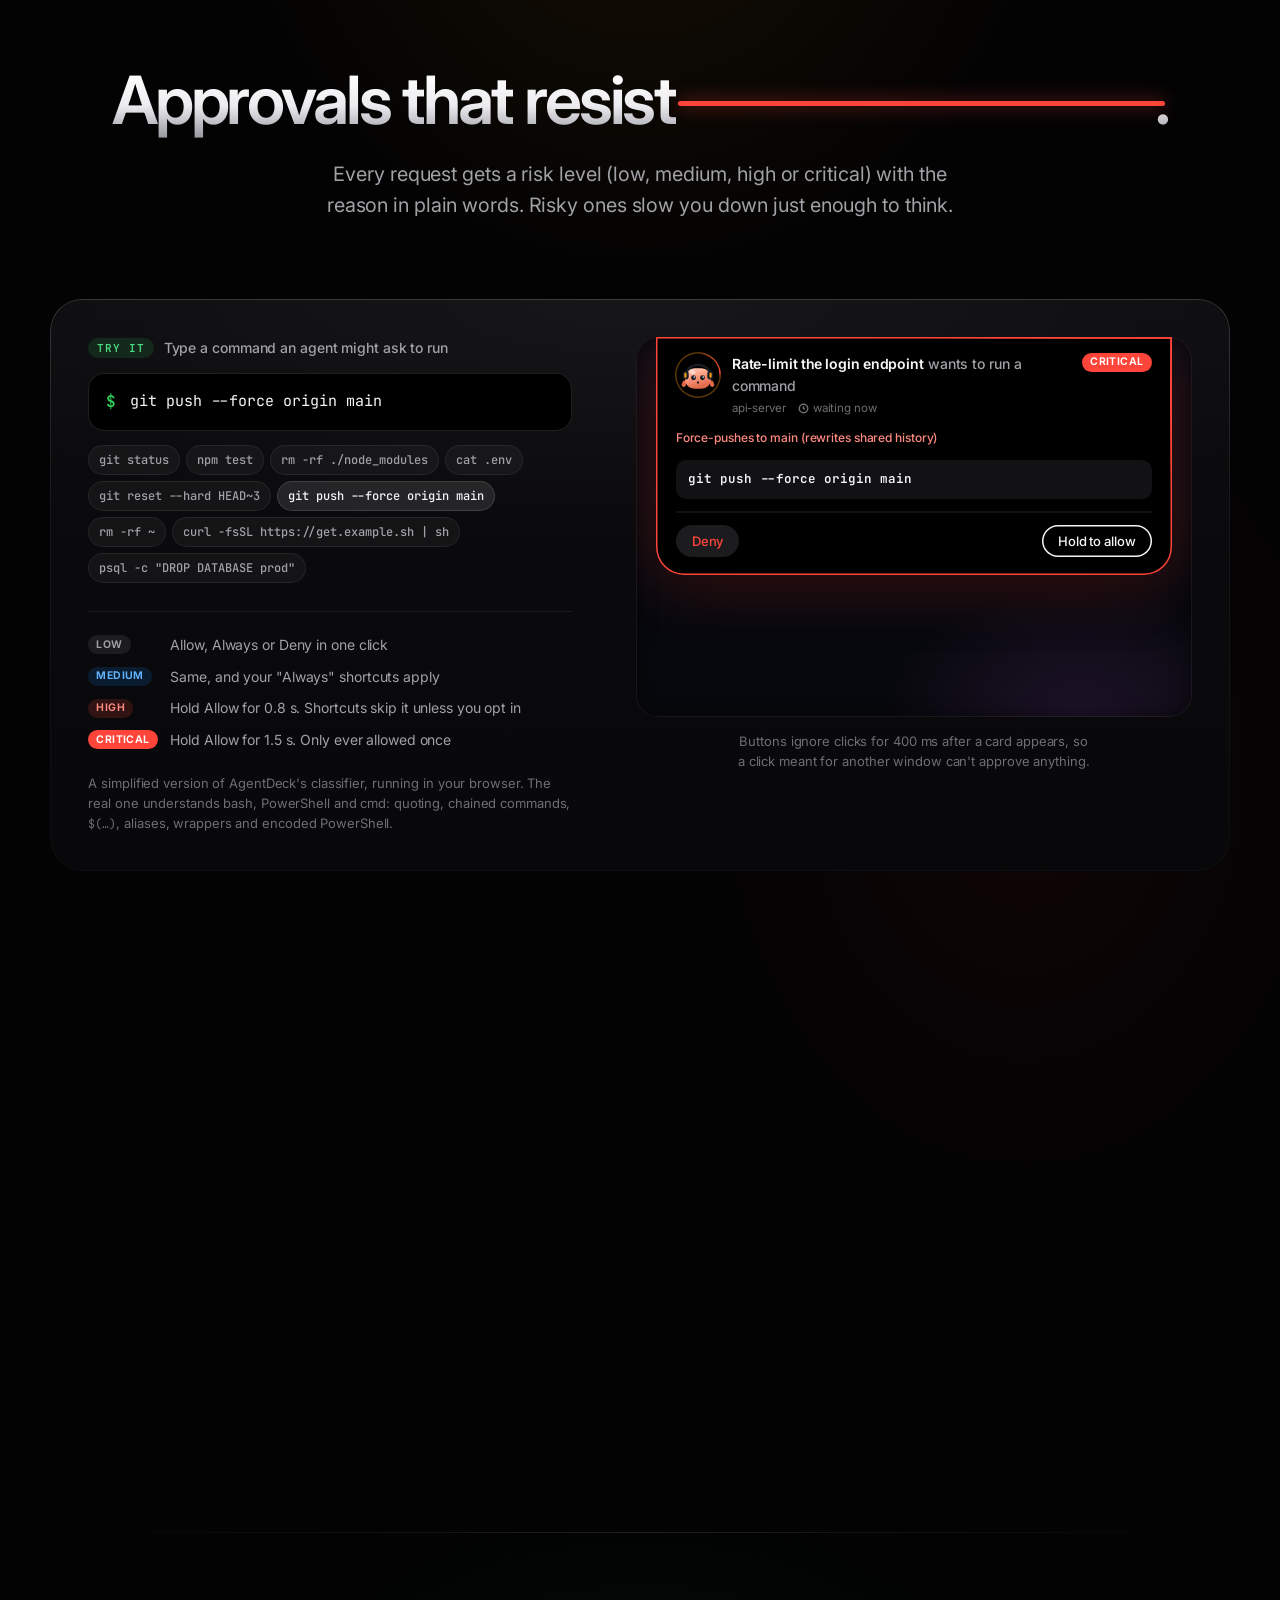
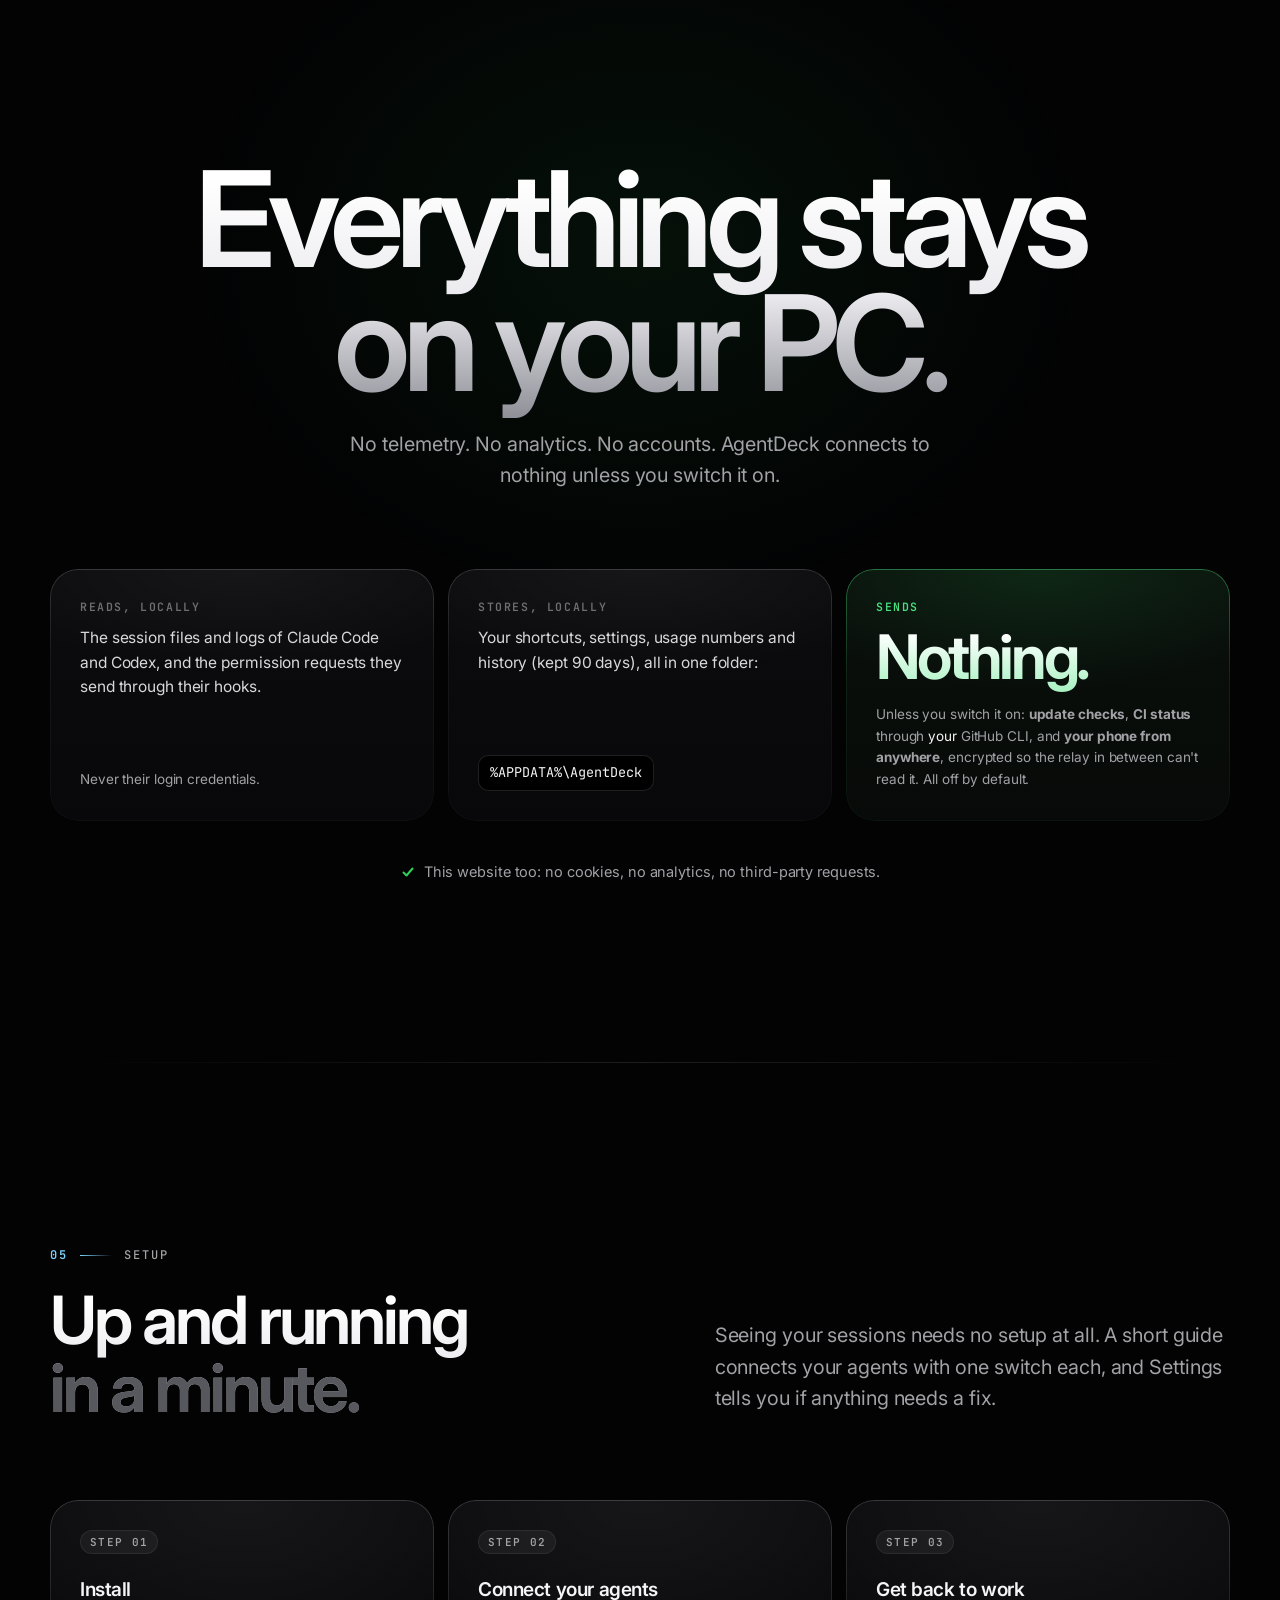
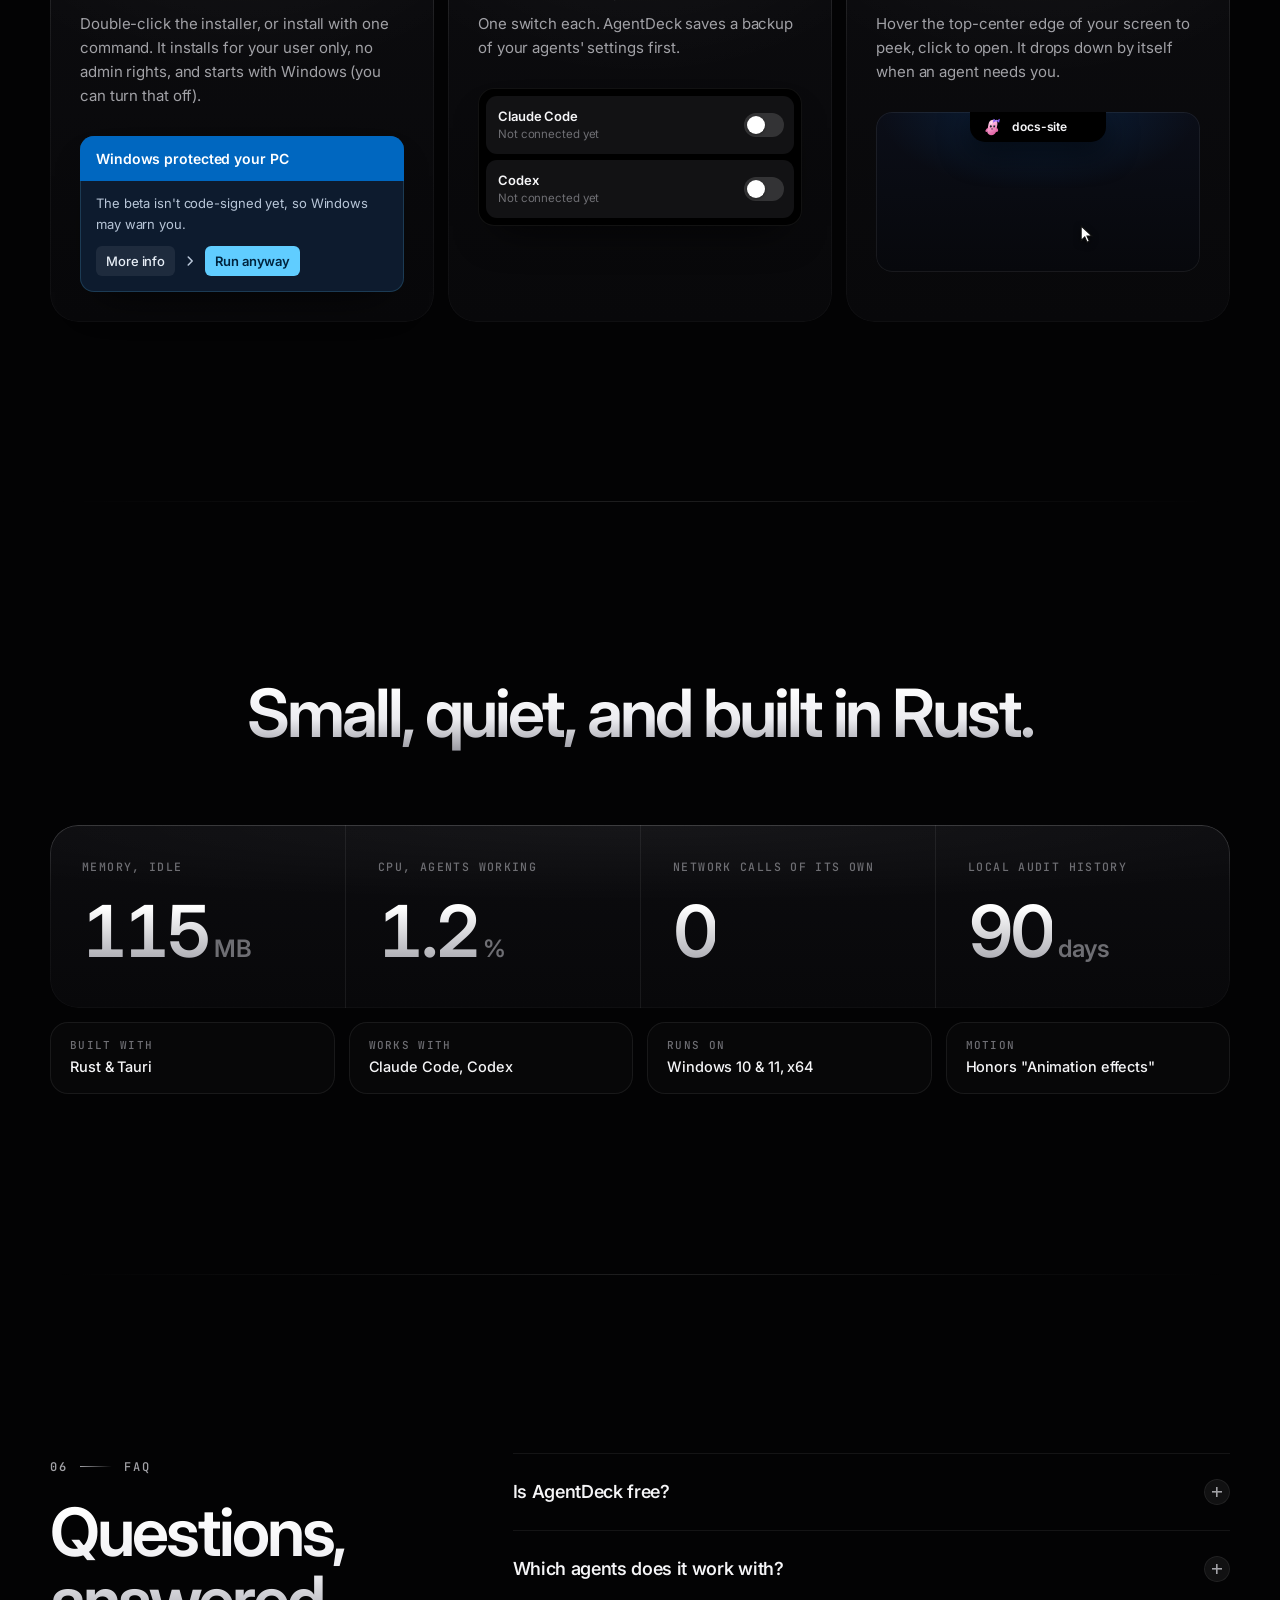
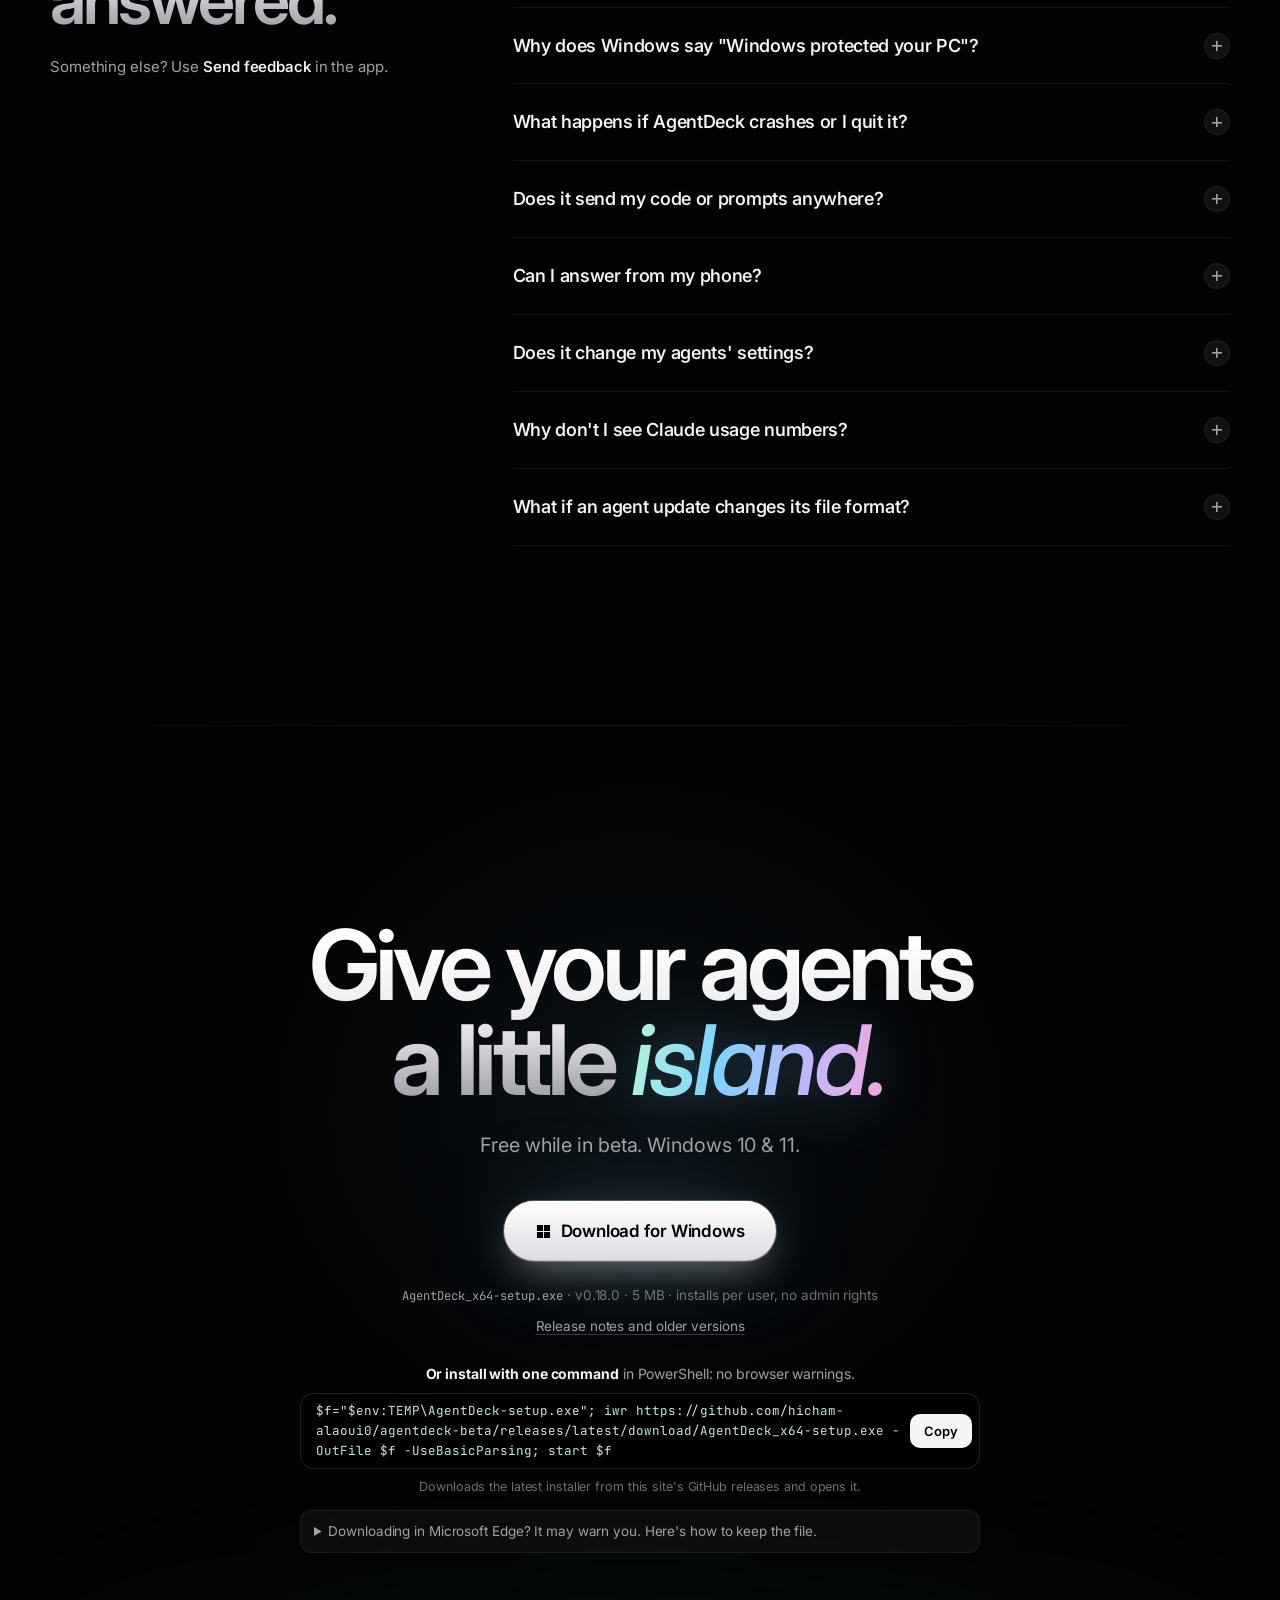
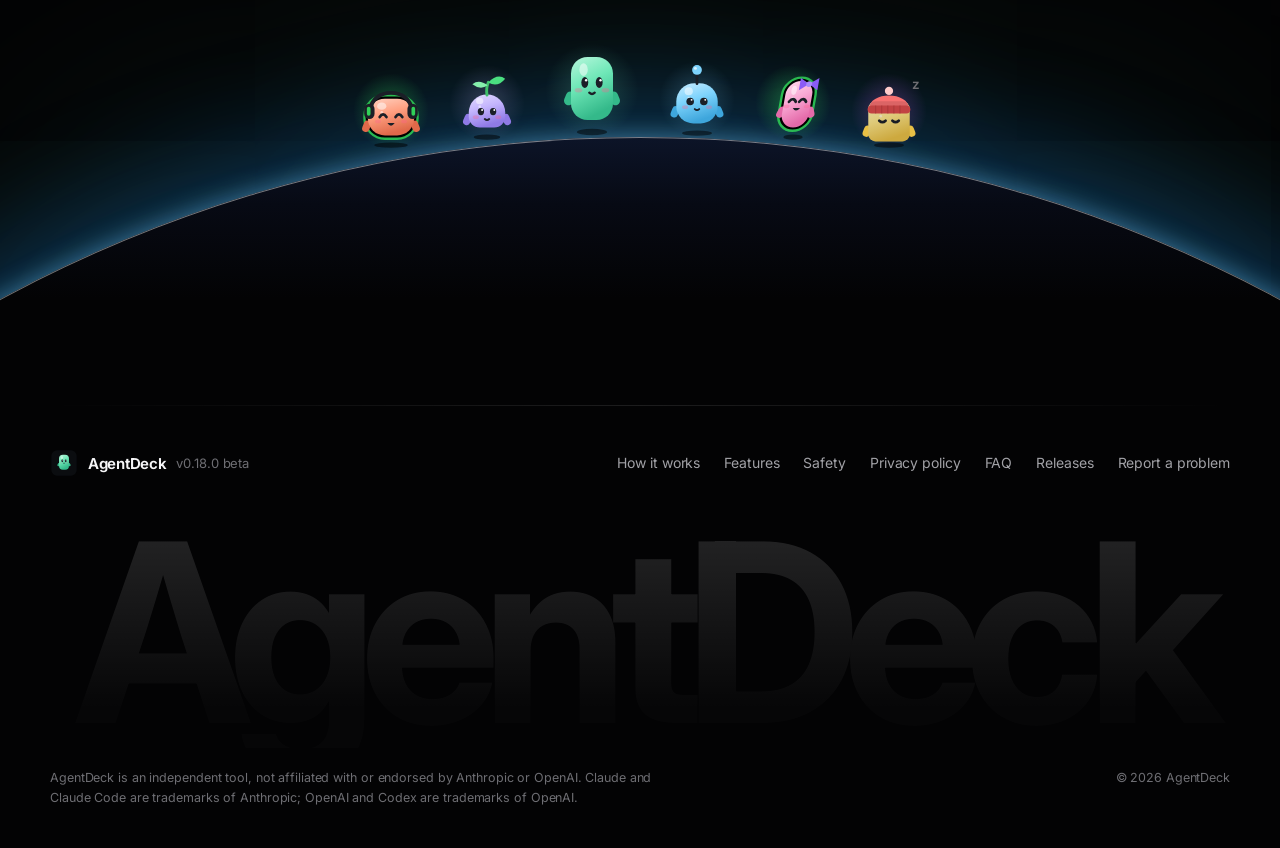
==== commit e8c525ea: "Website: phone app feature card" ====
--- a/docs/index.html
+++ b/docs/index.html
@@ -19,7 +19,7 @@
     <link rel="canonical" href="https://hicham-alaoui0.github.io/agentdeck-beta/" />
     <link rel="icon" href="assets/favicon.svg" type="image/svg+xml" />
     <link rel="preload" href="assets/fonts/inter-opsz-latin.woff2" as="font" type="font/woff2" crossorigin />
-    <link rel="stylesheet" href="styles.css?v=202610101919" />
+    <link rel="stylesheet" href="styles.css?v=202610101927" />
     <script>
       document.documentElement.classList.add("js");
     </script>
@@ -481,6 +481,49 @@
                 </div>
               </div>
             </article>
+
+            <!-- Phone -->
+            <article class="cell glass spot c-phone reveal">
+              <div class="cell-copy">
+                <span class="cell-ic" style="--ic: var(--limited)"><svg viewBox="0 0 20 20" aria-hidden="true"><rect x="5.5" y="2.5" width="9" height="15" rx="2.2" /><path d="M9 14.8h2" /></svg></span>
+                <h3>From your phone, too</h3>
+                <p>Step away from the desk. The Android app shows the agent that needs you, and you answer with a tap. Go on, try it.</p>
+                <ul class="pm-points">
+                  <li><b>From anywhere.</b> Encrypted between your phone and your PC. The relay in between can't read it.</li>
+                  <li><b>A notification</b> when an agent needs you, with no details in it.</li>
+                  <li><b>Any Android phone,</b> with or without Google services. iPhone later.</li>
+                </ul>
+                <p class="pm-how">Settings → Phone → <em>Connect a phone</em>, and scan the code.</p>
+              </div>
+              <div class="viz">
+                <div class="pm" id="phone">
+                  <div class="pm-notif" aria-hidden="true">
+                    <img src="assets/favicon.svg" alt="" width="22" height="22" />
+                    <span><b>AgentDeck</b><small>An agent needs you</small></span>
+                    <time>now</time>
+                  </div>
+                  <div class="pm-frame">
+                    <div class="pm-screen">
+                      <div class="pm-top"><i></i><b>My PC</b><span class="pm-count" aria-hidden="true">1</span></div>
+                      <div class="pm-agent">
+                        <span class="face" data-mascot="byte" data-mood="waiting" data-size="78" data-aura="0"></span>
+                        <b>webshop</b>
+                        <small>Byte · Claude Code</small>
+                      </div>
+                      <div class="pm-ask">
+                        <p class="pm-say" aria-live="polite">Can I run a command?</p>
+                        <code>npm test</code>
+                        <div class="pm-btns">
+                          <button data-act="deny">Deny</button>
+                          <button data-act="allow">Allow</button>
+                        </div>
+                      </div>
+                      <div class="pm-tabs" aria-hidden="true"><i class="on"></i><i></i><i></i><i></i></div>
+                    </div>
+                  </div>
+                </div>
+              </div>
+            </article>
           </div>
         </div>
       </section>
@@ -804,9 +847,9 @@
       </div>
     </footer>
 
-    <script src="js/crew.js?v=202610101919"></script>
-    <script src="js/stage.js?v=202610101919"></script>
-    <script src="js/main.js?v=202610101919"></script>
-    <script src="js/buddy.js?v=202610101919"></script>
+    <script src="js/crew.js?v=202610101927"></script>
+    <script src="js/stage.js?v=202610101927"></script>
+    <script src="js/main.js?v=202610101927"></script>
+    <script src="js/buddy.js?v=202610101927"></script>
   </body>
 </html>
--- a/docs/styles.css
+++ b/docs/styles.css
@@ -2556,6 +2556,247 @@
   max-width: 460px;
 }
 
+/* Phone: the Android app, as a small phone you can tap */
+.c-phone {
+  grid-column: span 6;
+  flex-direction: row;
+  align-items: stretch;
+  min-height: 0;
+}
+.c-phone .cell-copy {
+  flex: 1 1 0;
+  padding-bottom: 28px;
+  align-self: center;
+}
+.c-phone .viz {
+  flex: 1 1 0;
+  padding: 28px;
+}
+.c-phone .viz > * {
+  max-width: 300px;
+}
+.pm-points {
+  display: grid;
+  gap: 10px;
+  margin: 18px 0 0;
+  padding: 0;
+  max-width: 470px;
+  list-style: none;
+  color: var(--muted);
+  font-size: 14.5px;
+  line-height: 1.5;
+}
+.pm-points li {
+  position: relative;
+  padding-left: 22px;
+}
+.pm-points li::before {
+  content: "";
+  position: absolute;
+  left: 2px;
+  top: 0.55em;
+  width: 7px;
+  height: 7px;
+  border-radius: 50%;
+  background: var(--limited);
+  box-shadow: 0 0 10px var(--limited);
+}
+.pm-points b {
+  color: var(--text);
+  font-weight: 600;
+}
+.cell-copy .pm-how {
+  margin-top: 18px;
+  font-size: 13.5px;
+  color: var(--faint);
+}
+.pm {
+  position: relative;
+  display: grid;
+  place-items: center;
+  padding-top: 26px;
+}
+/* The notification that brought you here. It leaves once you answer. */
+.pm-notif {
+  position: absolute;
+  top: 0;
+  left: 50%;
+  z-index: 2;
+  display: flex;
+  align-items: center;
+  gap: 10px;
+  width: min(100%, 264px);
+  padding: 9px 12px;
+  border-radius: 16px;
+  background: rgba(38, 38, 42, 0.86);
+  -webkit-backdrop-filter: blur(14px) saturate(1.6);
+  backdrop-filter: blur(14px) saturate(1.6);
+  box-shadow:
+    inset 0 0 0 1px var(--line-2),
+    0 14px 34px rgba(0, 0, 0, 0.55);
+  font-size: 12.5px;
+  translate: -50% 0;
+  transition:
+    translate 0.45s var(--spring),
+    opacity 0.25s ease;
+}
+.pm-notif span {
+  flex: 1;
+  display: flex;
+  flex-direction: column;
+  line-height: 1.3;
+}
+.pm-notif small {
+  color: var(--muted);
+  font-size: 12px;
+}
+.pm-notif time {
+  align-self: flex-start;
+  color: var(--faint);
+  font-size: 11px;
+}
+.pm.answered .pm-notif {
+  translate: -50% -14px;
+  opacity: 0;
+}
+.pm-frame {
+  width: 216px;
+  padding: 7px;
+  border-radius: 36px;
+  background: linear-gradient(160deg, #2c2c30, #111113 40%, #1c1c1f);
+  box-shadow:
+    inset 0 0 0 1px rgba(255, 255, 255, 0.12),
+    0 30px 60px -20px rgba(0, 0, 0, 0.8),
+    0 0 60px -20px color-mix(in srgb, var(--limited) 40%, transparent);
+}
+.pm-screen {
+  display: flex;
+  flex-direction: column;
+  gap: 12px;
+  min-height: 372px;
+  padding: 16px 12px 10px;
+  border-radius: 30px;
+  background: #000;
+  overflow: hidden;
+}
+.pm-top {
+  display: flex;
+  align-items: center;
+  gap: 6px;
+  font-size: 11px;
+  color: var(--muted);
+}
+.pm-top i {
+  width: 6px;
+  height: 6px;
+  border-radius: 50%;
+  background: var(--done);
+}
+.pm-top b {
+  flex: 1;
+  color: var(--text);
+  font-weight: 600;
+}
+.pm-count {
+  min-width: 16px;
+  height: 16px;
+  border-radius: 8px;
+  background: var(--waiting);
+  color: #000;
+  font-size: 10.5px;
+  font-weight: 700;
+  line-height: 16px;
+  text-align: center;
+  transition: scale 0.3s var(--spring), opacity 0.2s ease;
+}
+.pm.answered .pm-count {
+  scale: 0;
+  opacity: 0;
+}
+.pm-agent {
+  flex: 1;
+  display: flex;
+  flex-direction: column;
+  align-items: center;
+  justify-content: center;
+  gap: 2px;
+  background: radial-gradient(60% 55% at 50% 42%, rgba(255, 159, 128, 0.2), transparent 75%);
+}
+.pm-agent b {
+  margin-top: 6px;
+  font-size: 14px;
+  font-weight: 650;
+}
+.pm-agent small {
+  color: var(--muted);
+  font-size: 11px;
+}
+.pm-ask {
+  display: flex;
+  flex-direction: column;
+  gap: 8px;
+  padding: 12px;
+  border-radius: 18px;
+  background: var(--surface);
+  box-shadow: inset 0 0 0 1px var(--line);
+}
+.pm-say {
+  font-size: 13.5px;
+  font-weight: 600;
+}
+.pm-ask code {
+  padding: 6px 9px;
+  border-radius: 9px;
+  background: #000;
+  color: #d5d9df;
+  font-family: var(--mono);
+  font-size: 11.5px;
+  transition: opacity 0.25s ease;
+}
+.pm-btns {
+  display: grid;
+  grid-template-columns: 1fr 1fr;
+  gap: 7px;
+  transition: opacity 0.25s ease;
+}
+.pm-btns button {
+  height: 36px;
+  border-radius: 11px;
+  background: var(--surface-2);
+  color: var(--failed);
+  font-size: 13px;
+  font-weight: 600;
+  transition:
+    transform 0.15s var(--ease-out),
+    background-color 0.15s ease;
+}
+.pm-btns button[data-act="allow"] {
+  background: var(--text);
+  color: #000;
+}
+.pm-btns button:active {
+  transform: scale(0.96);
+}
+.pm.answered .pm-btns,
+.pm.answered .pm-ask code {
+  opacity: 0.25;
+  pointer-events: none;
+}
+.pm-tabs {
+  display: flex;
+  justify-content: space-around;
+  padding: 6px 10px 2px;
+}
+.pm-tabs i {
+  width: 18px;
+  height: 4px;
+  border-radius: 2px;
+  background: var(--surface-3);
+}
+.pm-tabs i.on {
+  background: var(--text);
+}
+
 /* Sessions: a small replica of the app window */
 .mini-app {
   padding: 10px;
@@ -4382,6 +4623,13 @@
 }
 
 @media (max-width: 900px) {
+  .c-phone {
+    flex-direction: column;
+  }
+  .c-phone .cell-copy {
+    align-self: stretch;
+    padding-bottom: 8px;
+  }
   .sec-head.split {
     grid-template-columns: 1fr;
   }
